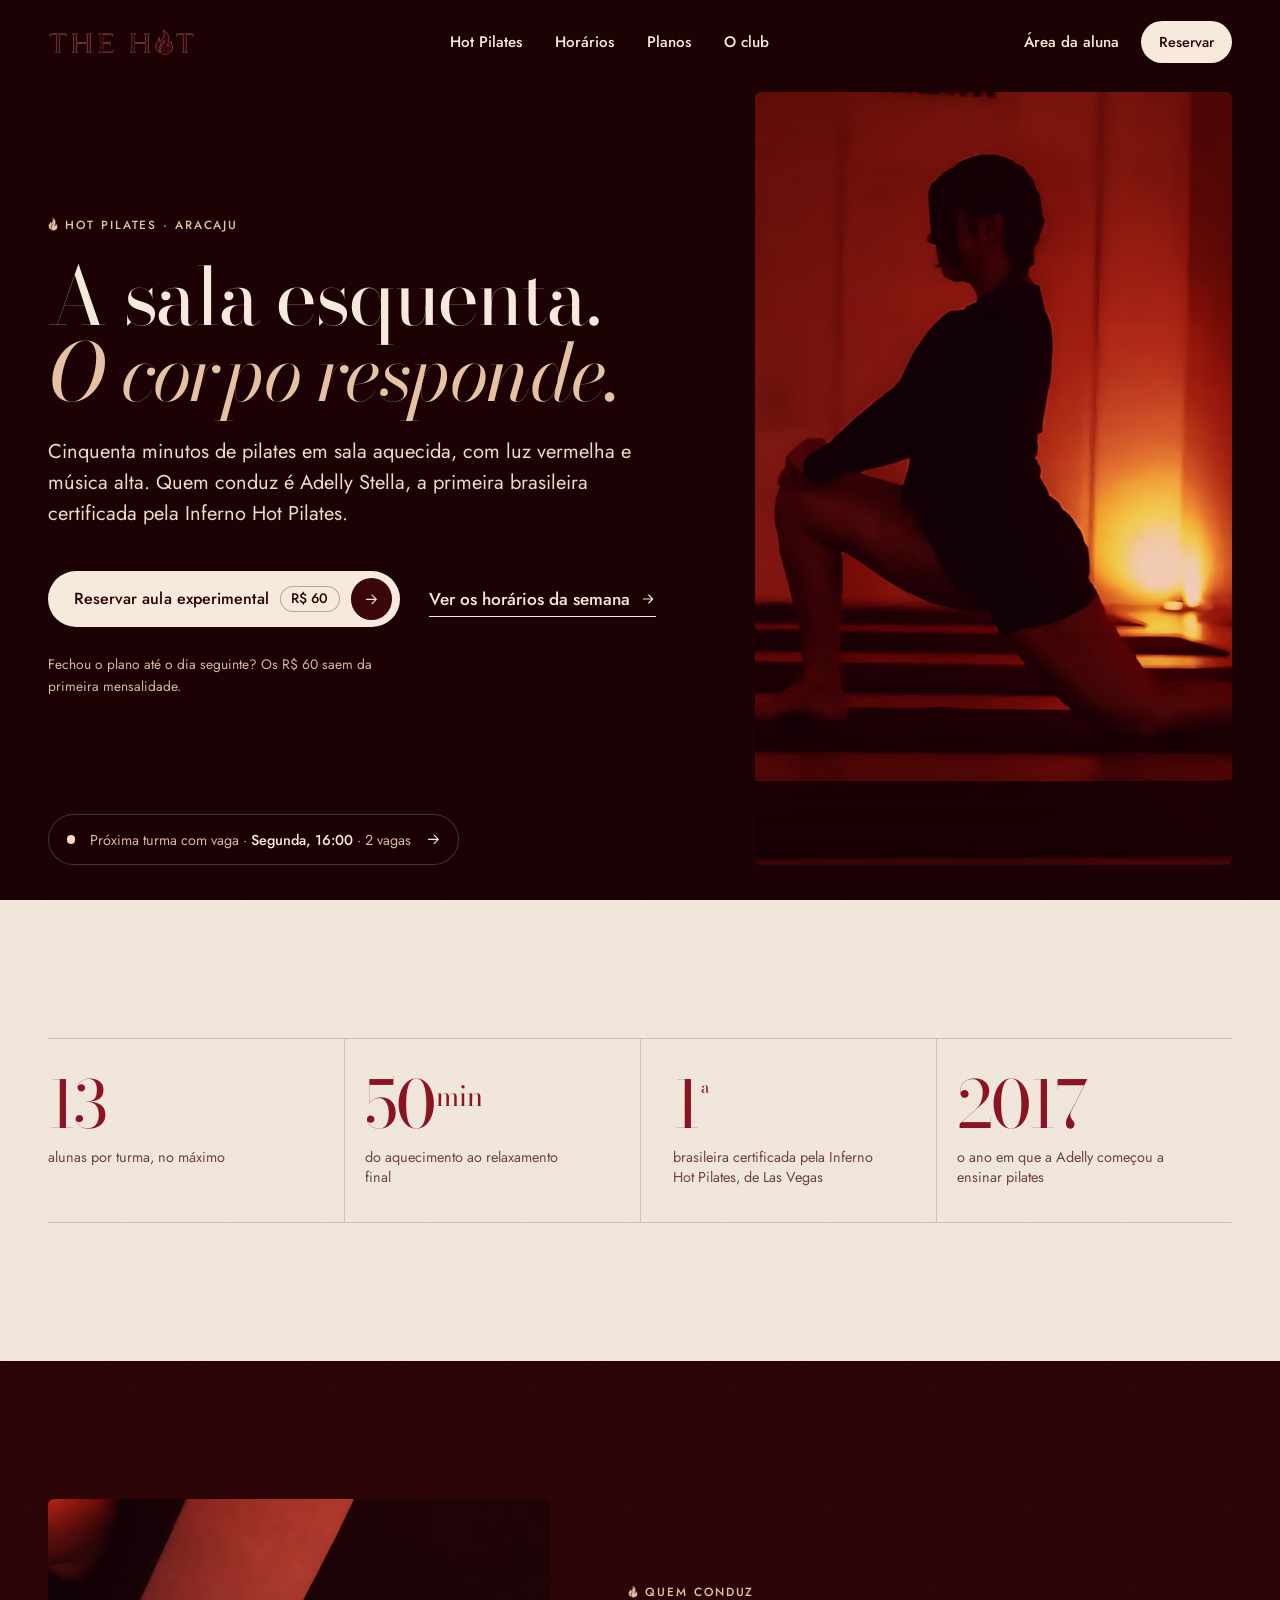
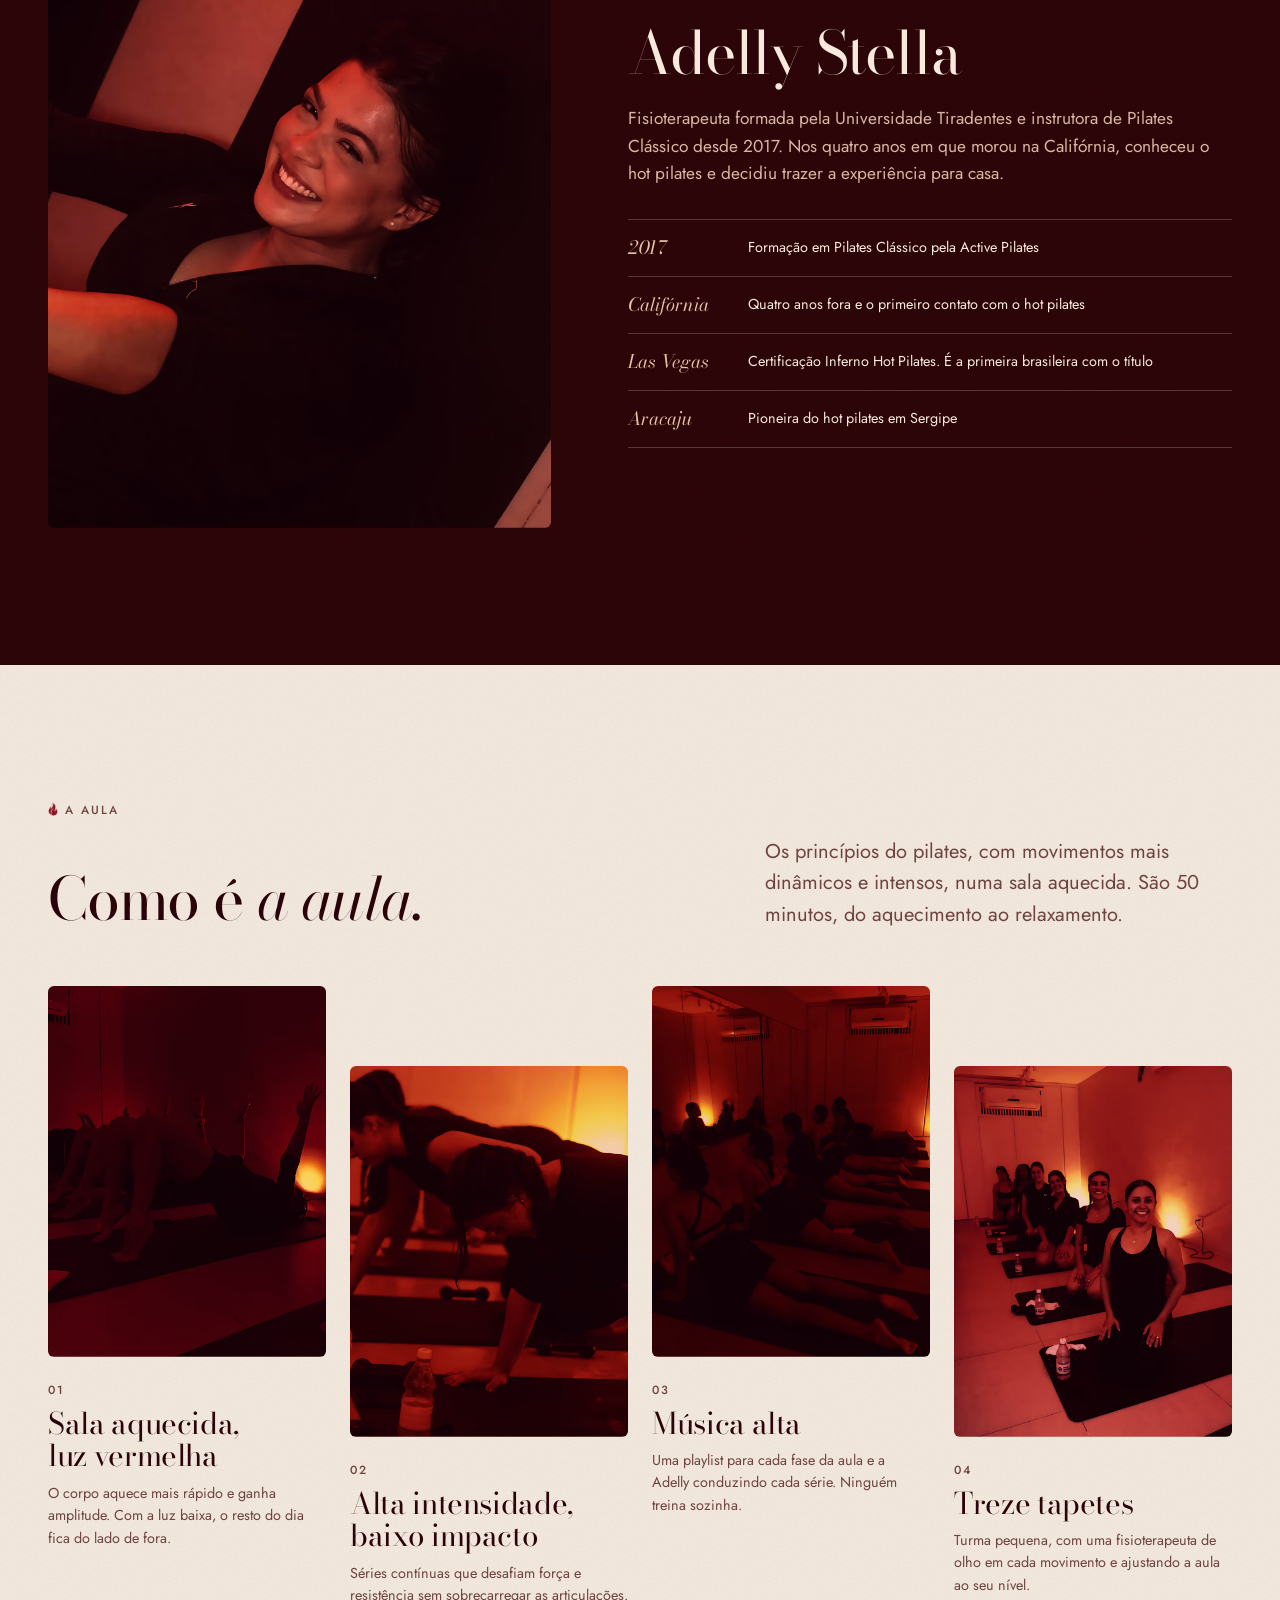
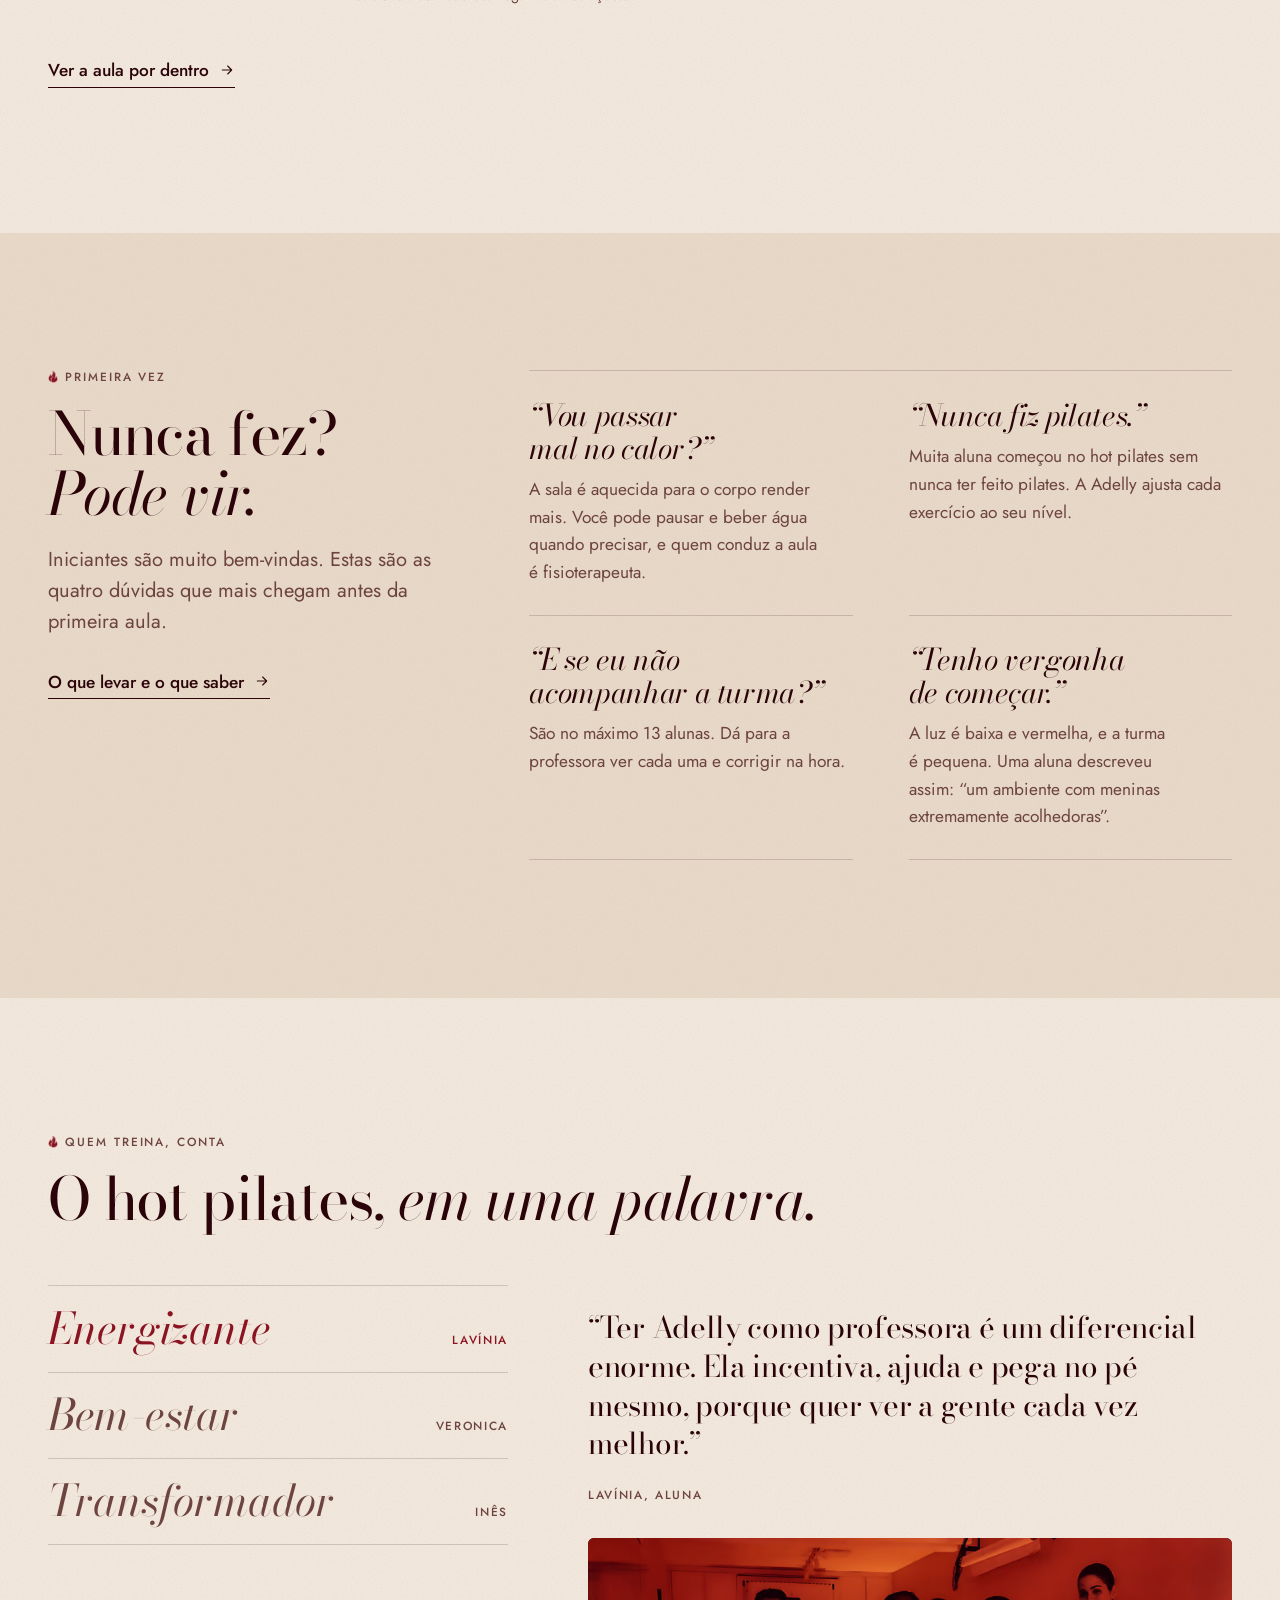
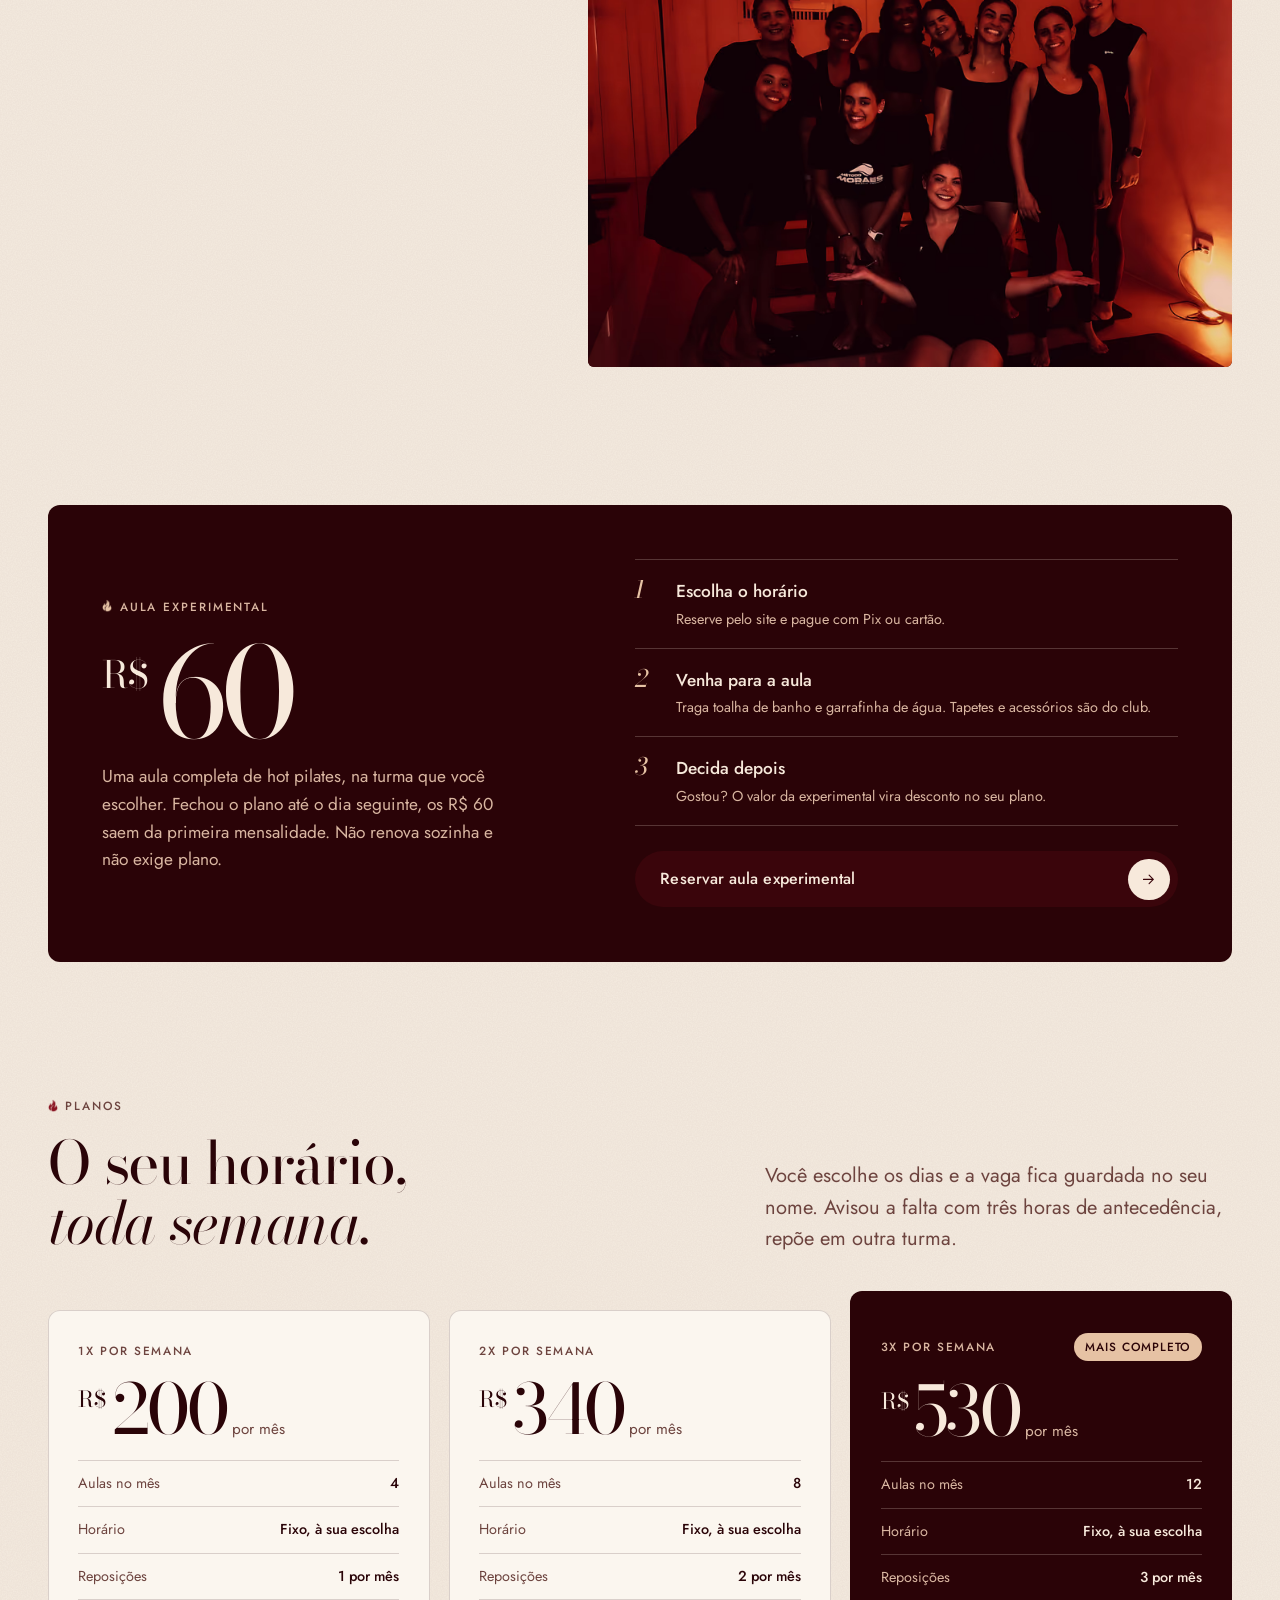
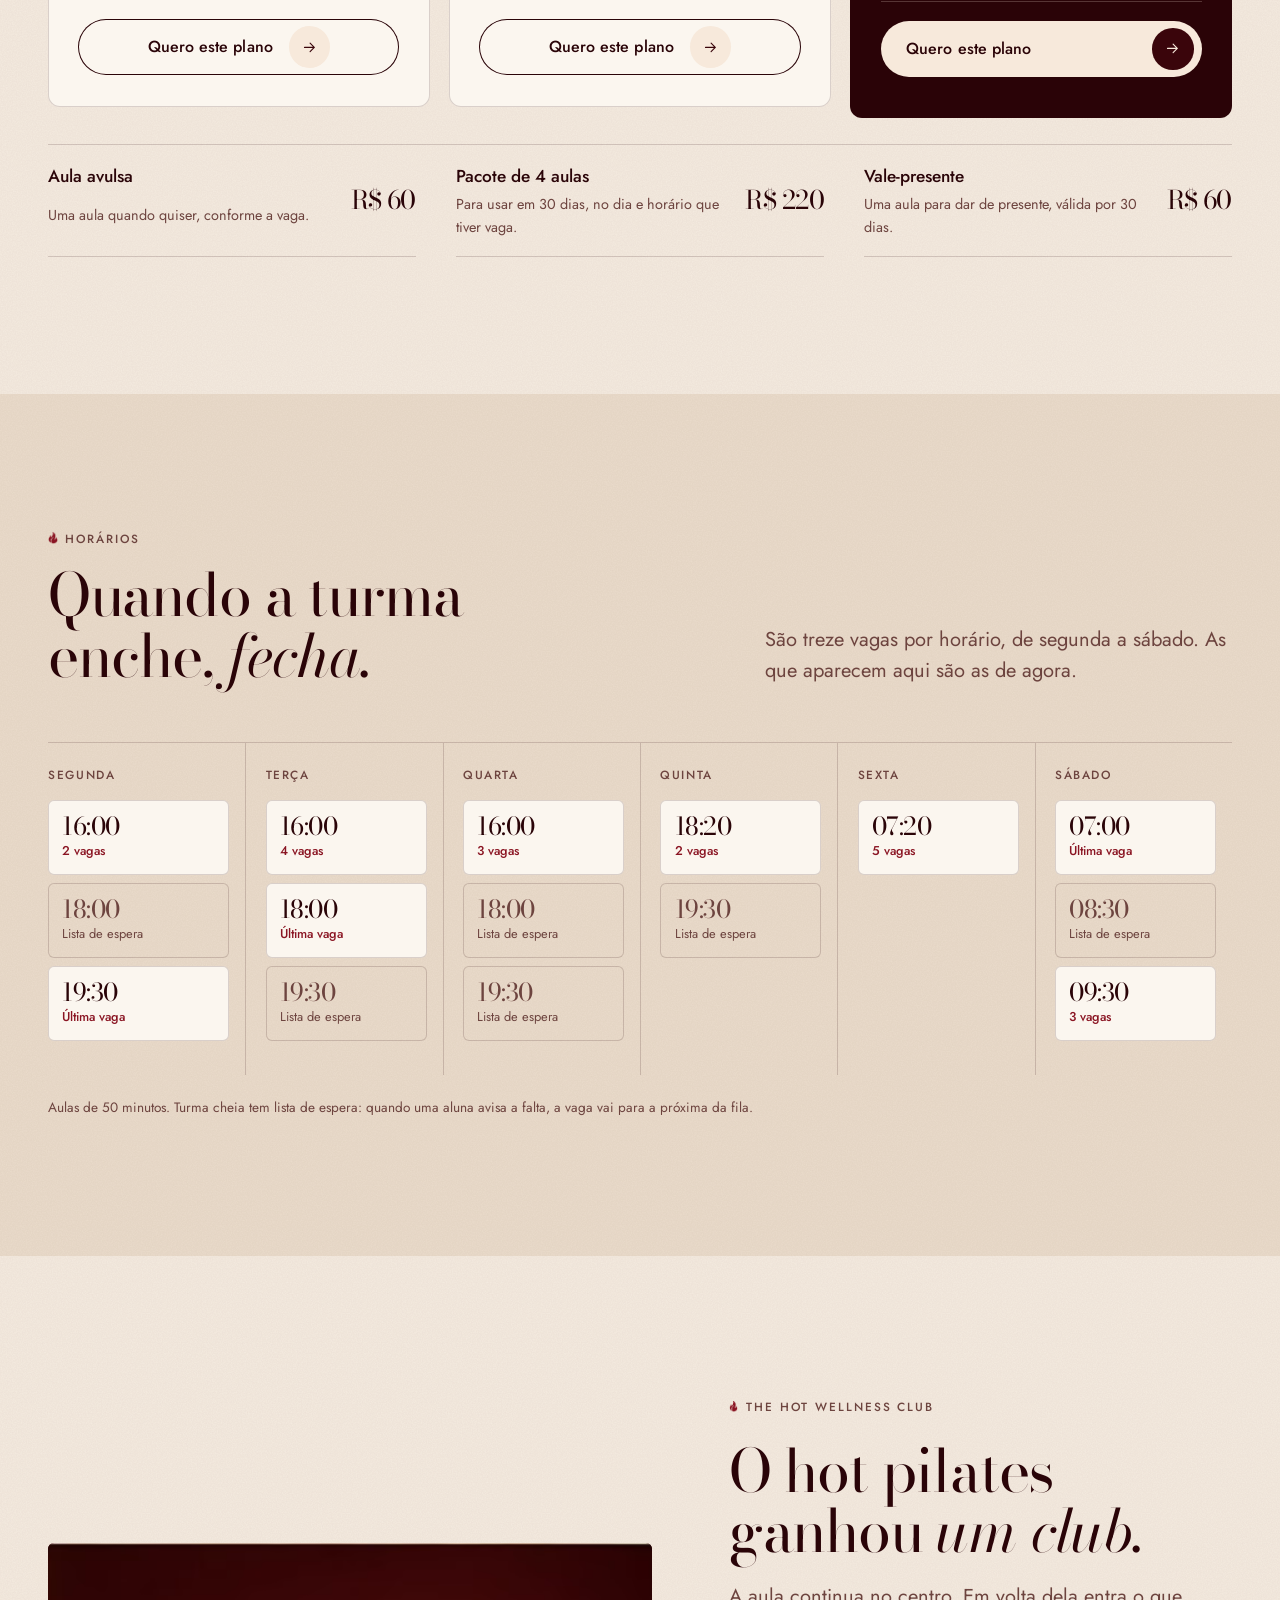
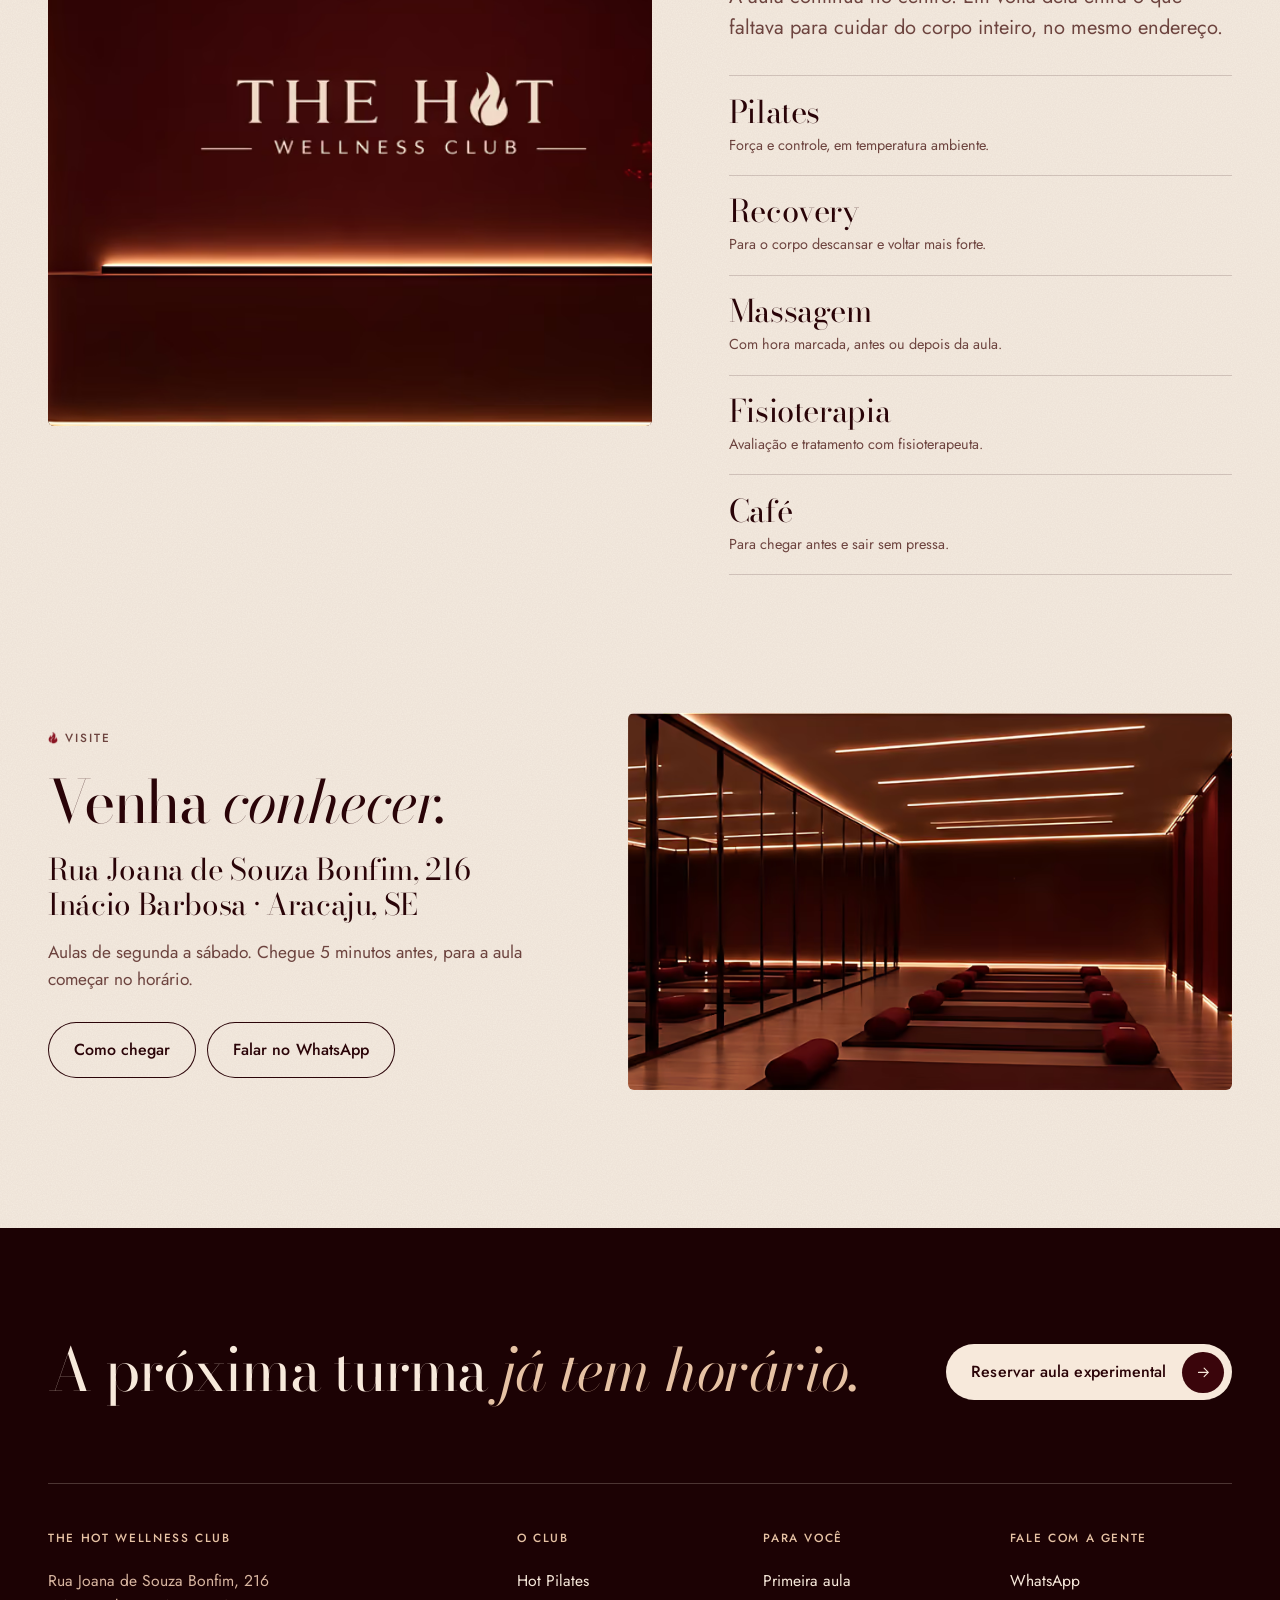
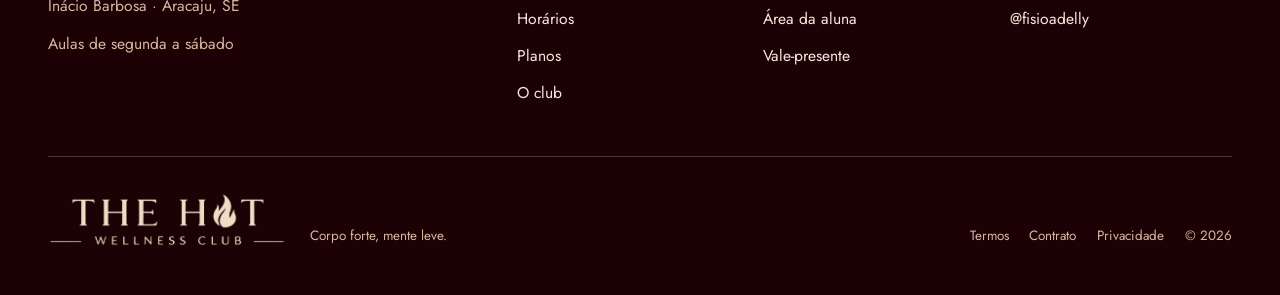
==== index.html @ 4f1f51e2 "Primeira versão do site de demonstração do The Hot Wellness Club Site estático com quatro páginas (i" ====
<!doctype html>
<html lang="pt-BR">
<head>
<meta charset="utf-8">
<meta name="viewport" content="width=device-width, initial-scale=1, viewport-fit=cover">
<title>Hot Pilates em Aracaju · The Hot Wellness Club</title>
<meta name="description" content="Hot pilates em sala aquecida, com no máximo 13 alunas por turma e fisioterapeuta em cada aula. Aula experimental a R$ 60, em Aracaju.">
<meta name="robots" content="noindex, nofollow">
<meta name="theme-color" content="#1c0204">
<meta property="og:type" content="website">
<meta property="og:title" content="Hot Pilates em Aracaju · The Hot Wellness Club">
<meta property="og:description" content="Hot pilates em sala aquecida, com no máximo 13 alunas por turma e fisioterapeuta em cada aula. Aula experimental a R$ 60, em Aracaju.">
<meta property="og:image" content="https://kauebritto.github.io/the-hot-wellness-club/img/pose-1200.webp">
<link rel="icon" href="img/favicon.png" type="image/png">
<link rel="apple-touch-icon" href="img/icone-180.png">
<link rel="preconnect" href="https://fonts.googleapis.com">
<link rel="preconnect" href="https://fonts.gstatic.com" crossorigin>
<link rel="stylesheet" href="https://fonts.googleapis.com/css2?family=Bodoni+Moda:ital,opsz,wght@0,6..96,400..500;1,6..96,400..500&family=Jost:wght@400;500&display=swap">
<link rel="preload" as="image" imagesrcset="img/pose-480.avif 480w, img/pose-800.avif 800w, img/pose-1200.avif 1200w, img/pose-1800.avif 1800w, img/pose-2400.avif 2400w" imagesizes="(min-width: 64rem) 46vw, 100vw" type="image/avif">
<link rel="stylesheet" href="css/site.css">
</head>
<body>
<a class="pular" href="#conteudo">Ir para o conteúdo</a>
<header class="topo">
  <div class="caixa">
    <a class="marca" href="index.html" aria-label="The Hot Wellness Club, página inicial"><img class="c" src="img/logo-nome.png" alt="" width="1606" height="306"><img class="v" src="img/logo-nome-vinho.png" alt="" width="1606" height="306"></a>
    <nav aria-label="Principal"><a href="hot-pilates.html">Hot Pilates</a><a href="horarios.html">Horários</a><a href="planos.html">Planos</a><a href="index.html#club">O club</a></nav>
    <div class="lado"><a class="aluna" href="#">Área da aluna</a><a class="btn" href="#reservar" data-reservar>Reservar</a><button class="abre" type="button" aria-label="Abrir o menu"><i></i></button></div>
  </div>
</header>
<div class="gaveta" aria-hidden="true">
  <div class="cima"><img src="img/logo-nome.png" alt="The Hot Wellness Club" width="1606" height="306"><button class="fecha" type="button" aria-label="Fechar o menu">×</button></div>
  <nav aria-label="Menu"><a href="index.html">Início<small>01</small></a><a href="hot-pilates.html">Hot Pilates<small>02</small></a><a href="horarios.html">Horários<small>03</small></a><a href="planos.html">Planos<small>04</small></a><a href="index.html#club">O club<small>05</small></a><a href="#">Área da aluna<small>06</small></a></nav>
  <div class="pe"><a class="btn claro cheio" href="#reservar" data-reservar>Reservar aula experimental<span class="seta"><svg class="seta-svg" viewBox="0 0 24 24" aria-hidden="true"><path d="M5 12h14M13 6l6 6-6 6"/></svg></span></a><div class="contato"><span>WhatsApp</span><span>@fisioadelly</span><span>Aracaju, SE</span></div></div>
</div>
<main id="conteudo">

<section class="hero">
  <picture class="hero-foto"><source type="image/avif" srcset="img/pose-480.avif 480w, img/pose-800.avif 800w, img/pose-1200.avif 1200w, img/pose-1800.avif 1800w, img/pose-2400.avif 2400w" sizes="(min-width: 64rem) 42vw, 100vw"><img src="img/pose-800.webp" srcset="img/pose-480.webp 480w, img/pose-800.webp 800w, img/pose-1200.webp 1200w, img/pose-1800.webp 1800w, img/pose-2400.webp 2400w" sizes="(min-width: 64rem) 42vw, 100vw" alt="Aluna em alongamento de quadril na sala aquecida, sob luz vermelha" width="2416" height="3620" fetchpriority="high" decoding="sync"></picture>
  <div class="hero-texto">
    <p class="rotulo">Hot Pilates · Aracaju</p>
    <h1>A sala esquenta.<br><em>O corpo responde.</em></h1>
    <p class="lead">Cinquenta minutos de pilates em sala aquecida, com luz vermelha e música alta. Quem conduz é Adelly Stella, a primeira brasileira certificada pela Inferno Hot Pilates.</p>
    <div class="hero-acoes"><a class="btn" href="#reservar" data-reservar><span class="longo">Reservar aula experimental</span><span class="curto">Reservar experimental</span><span class="vale">R$ 60</span><span class="seta"><svg class="seta-svg" viewBox="0 0 24 24" aria-hidden="true"><path d="M5 12h14M13 6l6 6-6 6"/></svg></span></a><a class="link" href="horarios.html" >Ver os horários da semana <svg class="seta-svg" viewBox="0 0 24 24" aria-hidden="true"><path d="M5 12h14M13 6l6 6-6 6"/></svg></a></div>
    <p class="nota">Fechou o plano até o dia seguinte? Os R$ 60 saem da primeira mensalidade.</p>
  </div>
  <a class="agora" href="#reservar" data-reservar><i class="pulso"></i><span>Próxima turma com vaga · <span data-proxima><b>hoje</b></span></span><svg class="seta-svg" viewBox="0 0 24 24" aria-hidden="true"><path d="M5 12h14M13 6l6 6-6 6"/></svg></a>
</section>

<section class="sec grao" aria-label="O Hot Pilates em números">
  <div class="caixa"><ul class="fatos"><li class="rv" style="--d:0s"><b>13</b><span>alunas por turma, no máximo</span></li><li class="rv" style="--d:0.07s"><b>50<sup>min</sup></b><span>do aquecimento ao relaxamento final</span></li><li class="rv" style="--d:0.14s"><b>1<sup>ª</sup></b><span>brasileira certificada pela Inferno Hot Pilates, de Las Vegas</span></li><li class="rv" style="--d:0.21000000000000002s"><b>2017</b><span>o ano em que a Adelly começou a ensinar pilates</span></li></ul></div>
</section>

<section class="sec escuro grao">
  <div class="caixa conduz">
    <picture class="foto rv"><source type="image/avif" srcset="img/adelly-480.avif 480w, img/adelly-800.avif 800w, img/adelly-1200.avif 1200w, img/adelly-1800.avif 1800w" sizes="(min-width: 64rem) 38vw, 100vw"><img src="img/adelly-800.webp" srcset="img/adelly-480.webp 480w, img/adelly-800.webp 800w, img/adelly-1200.webp 1200w, img/adelly-1800.webp 1800w" sizes="(min-width: 64rem) 38vw, 100vw" alt="Adelly Stella sorrindo, deitada no tapete depois da aula" width="4264" height="6400" loading="lazy" decoding="async"></picture>
    <div>
      <p class="rotulo rv">Quem conduz</p>
      <h2 class="rv">Adelly Stella</h2>
      <p class="bio rv">Fisioterapeuta formada pela Universidade Tiradentes e instrutora de Pilates Clássico desde 2017. Nos quatro anos em que morou na Califórnia, conheceu o hot pilates e decidiu trazer a experiência para casa.</p>
      <ul class="percurso rv"><li><b>2017</b><span>Formação em Pilates Clássico pela Active Pilates</span></li><li><b>Califórnia</b><span>Quatro anos fora e o primeiro contato com o hot pilates</span></li><li><b>Las Vegas</b><span>Certificação Inferno Hot Pilates. É a primeira brasileira com o título</span></li><li><b>Aracaju</b><span>Pioneira do hot pilates em Sergipe</span></li></ul>
    </div>
  </div>
</section>

<section class="sec grao">
  <div class="caixa">
    <div class="cab dupla"><p class="rotulo rv">A aula</p><h2 class="rv">Como é <em>a aula.</em></h2><p class="lead rv">Os princípios do pilates, com movimentos mais dinâmicos e intensos, numa sala aquecida. São 50 minutos, do aquecimento ao relaxamento.</p></div>
    <ol class="metodo"><li><picture class="foto rv"><source type="image/avif" srcset="img/sala-vermelha-480.avif 480w, img/sala-vermelha-800.avif 800w, img/sala-vermelha-1200.avif 1200w, img/sala-vermelha-1800.avif 1800w" sizes="(min-width: 64rem) 22vw, (min-width: 48rem) 42vw, 78vw"><img src="img/sala-vermelha-800.webp" srcset="img/sala-vermelha-480.webp 480w, img/sala-vermelha-800.webp 800w, img/sala-vermelha-1200.webp 1200w, img/sala-vermelha-1800.webp 1800w" sizes="(min-width: 64rem) 22vw, (min-width: 48rem) 42vw, 78vw" alt="Turma em ponte na sala aquecida, sob luz vermelha" width="3600" height="6400" loading="lazy" decoding="async"></picture><div><span class="n">01</span><h3>Sala aquecida, luz vermelha</h3><p>O corpo aquece mais rápido e ganha amplitude. Com a luz baixa, o resto do dia fica do lado de fora.</p></div></li><li><picture class="foto rv"><source type="image/avif" srcset="img/prancha-480.avif 480w, img/prancha-800.avif 800w, img/prancha-1200.avif 1200w, img/prancha-1800.avif 1800w" sizes="(min-width: 64rem) 22vw, (min-width: 48rem) 42vw, 78vw"><img src="img/prancha-800.webp" srcset="img/prancha-480.webp 480w, img/prancha-800.webp 800w, img/prancha-1200.webp 1200w, img/prancha-1800.webp 1800w" sizes="(min-width: 64rem) 22vw, (min-width: 48rem) 42vw, 78vw" alt="Duas alunas em prancha, com halteres ao lado do tapete" width="4264" height="6400" loading="lazy" decoding="async"></picture><div><span class="n">02</span><h3>Alta intensidade, baixo impacto</h3><p>Séries contínuas que desafiam força e resistência sem sobrecarregar as articulações.</p></div></li><li><picture class="foto rv"><source type="image/avif" srcset="img/cobra-480.avif 480w, img/cobra-800.avif 800w, img/cobra-1200.avif 1200w, img/cobra-1800.avif 1800w" sizes="(min-width: 64rem) 22vw, (min-width: 48rem) 42vw, 78vw"><img src="img/cobra-800.webp" srcset="img/cobra-480.webp 480w, img/cobra-800.webp 800w, img/cobra-1200.webp 1200w, img/cobra-1800.webp 1800w" sizes="(min-width: 64rem) 22vw, (min-width: 48rem) 42vw, 78vw" alt="Turma em extensão de coluna, vista de trás" width="4264" height="6400" loading="lazy" decoding="async"></picture><div><span class="n">03</span><h3>Música alta</h3><p>Uma playlist para cada fase da aula e a Adelly conduzindo cada série. Ninguém treina sozinha.</p></div></li><li><picture class="foto rv"><source type="image/avif" srcset="img/turma-480.avif 480w, img/turma-800.avif 800w, img/turma-1200.avif 1200w, img/turma-1800.avif 1800w" sizes="(min-width: 64rem) 22vw, (min-width: 48rem) 42vw, 78vw"><img src="img/turma-800.webp" srcset="img/turma-480.webp 480w, img/turma-800.webp 800w, img/turma-1200.webp 1200w, img/turma-1800.webp 1800w" sizes="(min-width: 64rem) 22vw, (min-width: 48rem) 42vw, 78vw" alt="Alunas ajoelhadas nos tapetes, sorrindo depois da aula" width="4264" height="6400" loading="lazy" decoding="async"></picture><div><span class="n">04</span><h3>Treze tapetes</h3><p>Turma pequena, com uma fisioterapeuta de olho em cada movimento e ajustando a aula ao seu nível.</p></div></li></ol>
    <p style="margin-top:2.4rem" class="rv"><a class="link" href="hot-pilates.html" >Ver a aula por dentro <svg class="seta-svg" viewBox="0 0 24 24" aria-hidden="true"><path d="M5 12h14M13 6l6 6-6 6"/></svg></a></p>
  </div>
</section>

<section class="sec areia grao" id="primeira-vez">
  <div class="caixa com-lado">
    <div class="cab"><p class="rotulo rv">Primeira vez</p><h2 class="rv">Nunca fez? <em>Pode vir.</em></h2><p class="lead rv">Iniciantes são muito bem-vindas. Estas são as quatro dúvidas que mais chegam antes da primeira aula.</p><p class="rv"><a class="link" href="hot-pilates.html#primeira-aula" >O que levar e o que saber <svg class="seta-svg" viewBox="0 0 24 24" aria-hidden="true"><path d="M5 12h14M13 6l6 6-6 6"/></svg></a></p></div>
    <ul class="receios"><li class="rv" style="--d:0s"><h3>“Vou passar mal no calor?”</h3><p>A sala é aquecida para o corpo render mais. Você pode pausar e beber água quando precisar, e quem conduz a aula é fisioterapeuta.</p></li><li class="rv" style="--d:0.06s"><h3>“Nunca fiz pilates.”</h3><p>Muita aluna começou no hot pilates sem nunca ter feito pilates. A Adelly ajusta cada exercício ao seu nível.</p></li><li class="rv" style="--d:0.12s"><h3>“E se eu não acompanhar a turma?”</h3><p>São no máximo 13 alunas. Dá para a professora ver cada uma e corrigir na hora.</p></li><li class="rv" style="--d:0.18s"><h3>“Tenho vergonha de começar.”</h3><p>A luz é baixa e vermelha, e a turma é pequena. Uma aluna descreveu assim: “um ambiente com meninas extremamente acolhedoras”.</p></li></ul>
  </div>
</section>

<section class="sec grao">
  <div class="caixa">
    <div class="cab"><p class="rotulo rv">Quem treina, conta</p><h2 class="rv">O hot pilates, <em>em uma palavra.</em></h2></div>
    <div class="palavras">
      <div class="palavras-lista" role="tablist" aria-label="Depoimentos"><button type="button" role="tab" aria-selected="true" data-palavra="Energizante" data-fala="“Ter Adelly como professora é um diferencial enorme. Ela incentiva, ajuda e pega no pé mesmo, porque quer ver a gente cada vez melhor.”" data-quem="Lavínia, aluna">Energizante<small>Lavínia</small></button><button type="button" role="tab" aria-selected="false" data-palavra="Bem-estar" data-fala="“Comecei querendo me exercitar, mas acabei encontrando um ambiente com meninas extremamente acolhedoras.”" data-quem="Veronica, aluna">Bem-estar<small>Veronica</small></button><button type="button" role="tab" aria-selected="false" data-palavra="Transformador" data-fala="“Com algumas aulas já é possível sentir a mudança no corpo, com pernas mais torneadas e superiores definindo.”" data-quem="Inês, aluna">Transformador<small>Inês</small></button></div>
      <div>
        <figure class="depo" aria-live="polite"><p class="palavra">Energizante</p><blockquote>“Ter Adelly como professora é um diferencial enorme. Ela incentiva, ajuda e pega no pé mesmo, porque quer ver a gente cada vez melhor.”</blockquote><cite>Lavínia, aluna</cite></figure>
        <picture class="foto rv depo-foto"><source type="image/avif" srcset="img/comunidade-480.avif 480w, img/comunidade-800.avif 800w, img/comunidade-1200.avif 1200w, img/comunidade-1800.avif 1800w, img/comunidade-2400.avif 2400w" sizes="(min-width: 64rem) 52vw, 100vw"><img src="img/comunidade-800.webp" srcset="img/comunidade-480.webp 480w, img/comunidade-800.webp 800w, img/comunidade-1200.webp 1200w, img/comunidade-1800.webp 1800w, img/comunidade-2400.webp 2400w" sizes="(min-width: 64rem) 52vw, 100vw" alt="Alunas reunidas e sorrindo depois de uma aula, sob luz vermelha" width="6400" height="4264" loading="lazy" decoding="async"></picture>
      </div>
    </div>
  </div>
</section>

<section class="sec grao" style="padding-top:0" id="experimental">
  <div class="caixa">
    <div class="oferta rv">
  <div><p class="rotulo">Aula experimental</p><p class="preco"><small>R$</small>60</p><p class="cond">Uma aula completa de hot pilates, na turma que você escolher. Fechou o plano até o dia seguinte, os R$ 60 saem da primeira mensalidade. Não renova sozinha e não exige plano.</p></div>
  <div><ol class="passos"><li><div><b>Escolha o horário</b><span>Reserve pelo site e pague com Pix ou cartão.</span></div></li><li><div><b>Venha para a aula</b><span>Traga toalha de banho e garrafinha de água. Tapetes e acessórios são do club.</span></div></li><li><div><b>Decida depois</b><span>Gostou? O valor da experimental vira desconto no seu plano.</span></div></li></ol><div style="margin-top:1.6rem"><a class="btn cheio" href="#reservar" data-reservar>Reservar aula experimental<span class="seta"><svg class="seta-svg" viewBox="0 0 24 24" aria-hidden="true"><path d="M5 12h14M13 6l6 6-6 6"/></svg></span></a></div></div>
</div>
  </div>
</section>

<section class="sec grao" style="padding-top:0">
  <div class="caixa">
    <div class="cab dupla"><p class="rotulo rv">Planos</p><h2 class="rv">O seu horário, <em>toda semana.</em></h2><p class="lead rv">Você escolhe os dias e a vaga fica guardada no seu nome. Avisou a falta com três horas de antecedência, repõe em outra turma.</p></div>
    <ul class="planos"><li class="plano rv" style="--d:0s"><p class="freq">1x por semana</p><p class="valor"><sup>R$</sup>200<small>por mês</small></p><dl><div><dt>Aulas no mês</dt><dd>4</dd></div><div><dt>Horário</dt><dd>Fixo, à sua escolha</dd></div><div><dt>Reposições</dt><dd>1 por mês</dd></div></dl><a class="btn cheio linha" href="#reservar" data-reservar>Quero este plano<span class="seta"><svg class="seta-svg" viewBox="0 0 24 24" aria-hidden="true"><path d="M5 12h14M13 6l6 6-6 6"/></svg></span></a></li><li class="plano rv" style="--d:0.08s"><p class="freq">2x por semana</p><p class="valor"><sup>R$</sup>340<small>por mês</small></p><dl><div><dt>Aulas no mês</dt><dd>8</dd></div><div><dt>Horário</dt><dd>Fixo, à sua escolha</dd></div><div><dt>Reposições</dt><dd>2 por mês</dd></div></dl><a class="btn cheio linha" href="#reservar" data-reservar>Quero este plano<span class="seta"><svg class="seta-svg" viewBox="0 0 24 24" aria-hidden="true"><path d="M5 12h14M13 6l6 6-6 6"/></svg></span></a></li><li class="plano rv forte" style="--d:0.16s"><p class="freq">3x por semana<span class="selo">Mais completo</span></p><p class="valor"><sup>R$</sup>530<small>por mês</small></p><dl><div><dt>Aulas no mês</dt><dd>12</dd></div><div><dt>Horário</dt><dd>Fixo, à sua escolha</dd></div><div><dt>Reposições</dt><dd>3 por mês</dd></div></dl><a class="btn cheio" href="#reservar" data-reservar>Quero este plano<span class="seta"><svg class="seta-svg" viewBox="0 0 24 24" aria-hidden="true"><path d="M5 12h14M13 6l6 6-6 6"/></svg></span></a></li></ul>
<ul class="avulsos rv"><li><b>Aula avulsa</b><span>Uma aula quando quiser, conforme a vaga.</span><em>R$ 60</em></li><li><b>Pacote de 4 aulas</b><span>Para usar em 30 dias, no dia e horário que tiver vaga.</span><em>R$ 220</em></li><li><b>Vale-presente</b><span>Uma aula para dar de presente, válida por 30 dias.</span><em>R$ 60</em></li></ul>
  </div>
</section>

<section class="sec areia grao" id="horarios">
  <div class="caixa">
    <div class="cab dupla"><p class="rotulo rv">Horários</p><h2 class="rv">Quando a turma enche, <em>fecha.</em></h2><p class="lead rv">São treze vagas por horário, de segunda a sábado. As que aparecem aqui são as de agora.</p></div>
    <div class="semana rv" data-grade role="tablist" aria-label="Dia da semana"><button type="button" role="tab" data-dia="1"><b>seg</b><small>3 aulas</small></button><button type="button" role="tab" data-dia="2"><b>ter</b><small>3 aulas</small></button><button type="button" role="tab" data-dia="3"><b>qua</b><small>3 aulas</small></button><button type="button" role="tab" data-dia="4"><b>qui</b><small>2 aulas</small></button><button type="button" role="tab" data-dia="5"><b>sex</b><small>1 aula</small></button><button type="button" role="tab" data-dia="6"><b>sáb</b><small>3 aulas</small></button></div>
<ul class="aulas do-dia"></ul>
<div class="grade rv"><div><h3>Segunda</h3><button type="button" class="" data-reservar data-dia="1" data-hora="16:00"><b>16:00</b><small>2 vagas</small></button><button type="button" class="cheia" disabled><b>18:00</b><small>Lista de espera</small></button><button type="button" class="" data-reservar data-dia="1" data-hora="19:30"><b>19:30</b><small>Última vaga</small></button></div><div><h3>Terça</h3><button type="button" class="" data-reservar data-dia="2" data-hora="16:00"><b>16:00</b><small>4 vagas</small></button><button type="button" class="" data-reservar data-dia="2" data-hora="18:00"><b>18:00</b><small>Última vaga</small></button><button type="button" class="cheia" disabled><b>19:30</b><small>Lista de espera</small></button></div><div><h3>Quarta</h3><button type="button" class="" data-reservar data-dia="3" data-hora="16:00"><b>16:00</b><small>3 vagas</small></button><button type="button" class="cheia" disabled><b>18:00</b><small>Lista de espera</small></button><button type="button" class="cheia" disabled><b>19:30</b><small>Lista de espera</small></button></div><div><h3>Quinta</h3><button type="button" class="" data-reservar data-dia="4" data-hora="18:20"><b>18:20</b><small>2 vagas</small></button><button type="button" class="cheia" disabled><b>19:30</b><small>Lista de espera</small></button></div><div><h3>Sexta</h3><button type="button" class="" data-reservar data-dia="5" data-hora="07:20"><b>07:20</b><small>5 vagas</small></button></div><div><h3>Sábado</h3><button type="button" class="" data-reservar data-dia="6" data-hora="07:00"><b>07:00</b><small>Última vaga</small></button><button type="button" class="cheia" disabled><b>08:30</b><small>Lista de espera</small></button><button type="button" class="" data-reservar data-dia="6" data-hora="09:30"><b>09:30</b><small>3 vagas</small></button></div></div>
<p class="legenda">Aulas de 50 minutos. Turma cheia tem lista de espera: quando uma aluna avisa a falta, a vaga vai para a próxima da fila.</p>
  </div>
</section>

<section class="sec grao" id="club">
  <div class="caixa club">
    <picture class="foto rv"><source type="image/avif" srcset="img/recepcao-480.avif 480w, img/recepcao-800.avif 800w, img/recepcao-1200.avif 1200w, img/recepcao-1800.avif 1800w, img/recepcao-2400.avif 2400w" sizes="(min-width: 64rem) 50vw, 100vw"><img src="img/recepcao-800.webp" srcset="img/recepcao-480.webp 480w, img/recepcao-800.webp 800w, img/recepcao-1200.webp 1200w, img/recepcao-1800.webp 1800w, img/recepcao-2400.webp 2400w" sizes="(min-width: 64rem) 50vw, 100vw" alt="Recepção do The Hot Wellness Club, com a logo na parede e luz quente" width="2512" height="1376" loading="lazy" decoding="async"></picture>
    <div>
      <p class="rotulo rv">The Hot Wellness Club</p>
      <h2 class="rv" style="margin-top:1.2rem">O hot pilates ganhou <em>um club.</em></h2>
      <p class="lead rv" style="margin-top:1.2rem">A aula continua no centro. Em volta dela entra o que faltava para cuidar do corpo inteiro, no mesmo endereço.</p>
      <ul class="servicos rv" style="margin-top:2rem"><li><h3>Pilates</h3><p>Força e controle, em temperatura ambiente.</p></li><li><h3>Recovery</h3><p>Para o corpo descansar e voltar mais forte.</p></li><li><h3>Massagem</h3><p>Com hora marcada, antes ou depois da aula.</p></li><li><h3>Fisioterapia</h3><p>Avaliação e tratamento com fisioterapeuta.</p></li><li><h3>Café</h3><p>Para chegar antes e sair sem pressa.</p></li></ul>
    </div>
  </div>
</section>

<section class="sec grao" style="padding-top:0">
  <div class="caixa visite">
    <div>
      <p class="rotulo rv">Visite</p>
      <h2 class="rv" style="margin-top:1.2rem">Venha <em>conhecer.</em></h2>
      <address class="rv">Rua Joana de Souza Bonfim, 216<br>Inácio Barbosa · Aracaju, SE</address>
      <p class="mais rv">Aulas de segunda a sábado. Chegue 5 minutos antes, para a aula começar no horário.</p>
      <div class="acoes rv"><a class="btn linha" href="#">Como chegar</a><a class="btn linha" href="#">Falar no WhatsApp</a></div>
    </div>
    <picture class="foto rv"><source type="image/avif" srcset="img/sala-480.avif 480w, img/sala-800.avif 800w, img/sala-1200.avif 1200w, img/sala-1800.avif 1800w, img/sala-2400.avif 2400w" sizes="(min-width: 64rem) 50vw, 100vw"><img src="img/sala-800.webp" srcset="img/sala-480.webp 480w, img/sala-800.webp 800w, img/sala-1200.webp 1200w, img/sala-1800.webp 1800w, img/sala-2400.webp 2400w" sizes="(min-width: 64rem) 50vw, 100vw" alt="Sala de aula com tapetes em fila e linhas de luz no teto" width="2488" height="1376" loading="lazy" decoding="async"></picture>
  </div>
</section>
</main>
<footer class="rodape">
  <div class="caixa">
    <div class="chamada"><h2>A próxima turma <em>já tem horário.</em></h2><a class="btn claro" href="#reservar" data-reservar>Reservar aula experimental<span class="seta"><svg class="seta-svg" viewBox="0 0 24 24" aria-hidden="true"><path d="M5 12h14M13 6l6 6-6 6"/></svg></span></a></div>
    <div class="colunas">
      <div><h3>The Hot Wellness Club</h3><p>Rua Joana de Souza Bonfim, 216<br>Inácio Barbosa · Aracaju, SE</p><p>Aulas de segunda a sábado</p></div>
      <div><h3>O club</h3><a href="hot-pilates.html">Hot Pilates</a><a href="horarios.html">Horários</a><a href="planos.html">Planos</a><a href="index.html#club">O club</a></div>
      <div><h3>Para você</h3><a href="hot-pilates.html#primeira-aula">Primeira aula</a><a href="#">Área da aluna</a><a href="#">Vale-presente</a></div>
      <div><h3>Fale com a gente</h3><a href="#">WhatsApp</a><a href="#">@fisioadelly</a></div>
    </div>
    <div class="fim"><img src="img/logo-completa.png" alt="The Hot Wellness Club" width="1948" height="446"><p>Corpo forte, mente leve.</p><nav aria-label="Legal"><a href="#">Termos</a><a href="#">Contrato</a><a href="#">Privacidade</a><span>© 2026</span></nav></div>
  </div>
</footer>
<div class="barra"><p>Aula experimental<b>R$ 60</b></p><a class="btn " href="#reservar" data-reservar>Reservar<span class="seta"><svg class="seta-svg" viewBox="0 0 24 24" aria-hidden="true"><path d="M5 12h14M13 6l6 6-6 6"/></svg></span></a></div>
<div class="veu"></div>
<section class="folha" id="reservar" role="dialog" aria-modal="true" aria-labelledby="folha-titulo" aria-hidden="true">
  <header><div><p class="rotulo">Aula experimental · R$ 60</p><h2 id="folha-titulo">Reserve a sua aula</h2></div><button class="x" type="button" data-fecha aria-label="Fechar">×</button></header>
  <ol class="etapas"><li class="on">1 · Horário</li><li>2 · Seus dados</li><li>3 · Pagamento</li></ol>
  <div data-passo="1">
    <div class="semana" role="tablist" aria-label="Dia da aula"></div>
    <div class="opcoes" role="radiogroup" aria-label="Horário"></div>
    <button class="btn cheio" type="button" data-ir="2">Continuar<span class="seta"><svg class="seta-svg" viewBox="0 0 24 24" aria-hidden="true"><path d="M5 12h14M13 6l6 6-6 6"/></svg></span></button>
    <p class="miudo">Turma cheia tem lista de espera.</p>
  </div>
  <form data-passo="2" hidden novalidate>
    <p class="miudo" style="margin-top:0"><b data-quando></b> · <button type="button" class="link" data-volta style="padding:0;background:none;text-decoration:underline">trocar</button></p>
    <div class="campo"><label for="r-nome">Nome e sobrenome</label><input id="r-nome" name="nome" autocomplete="name" autocapitalize="words" required><p class="erro" id="e-nome" hidden>Escreva o nome e o sobrenome.</p></div>
    <div class="campo"><label for="r-fone">WhatsApp</label><input id="r-fone" name="fone" type="tel" inputmode="tel" autocomplete="tel-national" placeholder="(79) 90000-0000" required><p class="erro" id="e-fone" hidden>Confira o número com o DDD.</p></div>
    <div class="resumo"><span>Aula experimental</span><b>R$ 60</b></div>
    <button class="btn cheio" type="submit">Pagar com Pix<span class="seta"><svg class="seta-svg" viewBox="0 0 24 24" aria-hidden="true"><path d="M5 12h14M13 6l6 6-6 6"/></svg></span></button>
    <p class="miudo">Sem cadastro e sem senha. A confirmação chega no seu WhatsApp.</p>
  </form>
  <div data-passo="3" class="feito" hidden>
    <div class="ok"><svg class="seta-svg" viewBox="0 0 24 24" aria-hidden="true"><path d="M5 12.5l4.5 4.5L19 7.5"/></svg></div>
    <h2>Vaga garantida</h2>
    <dl class="bilhete"><div><dt>Aula</dt><dd>Hot Pilates · experimental</dd></div><div><dt>Quando</dt><dd data-final></dd></div><div><dt>Leve</dt><dd>Toalha de banho e água</dd></div><div><dt>Chegue</dt><dd>5 minutos antes</dd></div></dl>
    <button class="btn cheio" type="button" data-fecha>Combinado<span class="seta"><svg class="seta-svg" viewBox="0 0 24 24" aria-hidden="true"><path d="M5 12h14M13 6l6 6-6 6"/></svg></span></button>
    <p class="miudo">Esta página é uma demonstração: nenhuma reserva foi feita.</p>
  </div>
</section>
<script src="js/site.js" defer></script>
</body>
</html>
---- css/site.css ----
/* The Hot Wellness Club — folha de estilo do site
   Camadas: 1 medidas e cores · 2 base · 3 peças · 4 seções · 5 páginas internas · 6 movimento */

/* 1. Medidas e cores ------------------------------------------------------ */
:root {
  --papel: #f4ebe0;
  --papel-2: #eadccb;
  --cartao: #fbf6ef;
  --tinta: #2a0408;
  --tinta-2: #6d443f;
  --vinho-950: #1c0204;
  --vinho-900: #2a0307;
  --vinho-800: #3a050b;
  --vinho-700: #510a13;
  --carmim: #8a1422;
  --rosa: #b4675f;
  --champ: #e6c2a4;
  --creme: #f7e9db;
  --creme-2: #d9b6a1;
  --fio: rgba(42, 4, 8, .16);
  --fio-claro: rgba(247, 233, 219, .22);

  --serifa: "Bodoni Moda", "Didot", "Bodoni 72", Georgia, serif;
  --sem: "Jost", "Avenir Next", "Segoe UI", system-ui, sans-serif;

  --t-display: clamp(2.9rem, 2.1rem + 3.6vw, 5.4rem);
  --t-h2: clamp(2.15rem, 1.55rem + 2.7vw, 4.1rem);
  --t-h3: clamp(1.45rem, 1.3rem + .7vw, 1.95rem);
  --t-lead: clamp(1.06rem, 1rem + .32vw, 1.28rem);
  --t-corpo: clamp(1rem, .97rem + .14vw, 1.09rem);
  --t-menor: .9rem;
  --t-rotulo: .74rem;

  --margem: clamp(1.25rem, .6rem + 3vw, 4rem);
  --secao: clamp(4.5rem, 3rem + 7vw, 9.5rem);
  --largura: 82rem;
  --raio: 6px;
  --mola: cubic-bezier(.2, .7, .1, 1);
  --saida: cubic-bezier(.16, 1, .3, 1);
  --topo: 4.25rem;
}
@media (min-width: 64rem) { :root { --topo: 5.25rem; } }

/* 2. Base ---------------------------------------------------------------- */
*, *::before, *::after { box-sizing: border-box; }
* { margin: 0; }
html { -webkit-text-size-adjust: 100%; scroll-padding-top: calc(var(--topo) + 1rem); }
@media (prefers-reduced-motion: no-preference) { html { scroll-behavior: smooth; } }
body {
  font-family: var(--sem); font-size: var(--t-corpo); line-height: 1.6; color: var(--tinta); background: var(--papel);
  -webkit-font-smoothing: antialiased; text-rendering: optimizeLegibility; font-variant-numeric: lining-nums; overflow-x: clip;
}
img, picture, svg { display: block; max-width: 100%; }
img { height: auto; }
a { color: inherit; text-decoration: none; }
button { font: inherit; color: inherit; background: none; border: 0; padding: 0; cursor: pointer; }
ul, ol { list-style: none; padding: 0; }
h1, h2, h3 { font-family: var(--serifa); font-weight: 400; line-height: 1.02; letter-spacing: -.02em; text-wrap: balance; font-optical-sizing: auto; }
h1 { font-size: var(--t-display); line-height: .96; letter-spacing: -.028em; }
h2 { font-size: var(--t-h2); }
h3 { font-size: var(--t-h3); line-height: 1.1; letter-spacing: -.012em; }
em { font-style: italic; }
p { text-wrap: pretty; }
:focus-visible { outline: 2px solid var(--carmim); outline-offset: 3px; border-radius: 2px; }
.escuro :focus-visible, .hero :focus-visible, .topo:not(.papel) :focus-visible { outline-color: var(--champ); }
.so-leitor { position: absolute; width: 1px; height: 1px; overflow: hidden; clip-path: inset(50%); white-space: nowrap; }
.pular { position: fixed; left: 1rem; top: -4rem; z-index: 100; background: var(--tinta); color: var(--creme); padding: .8rem 1.1rem; border-radius: 999px; transition: top .2s; }
.pular:focus { top: 1rem; }
[hidden] { display: none !important; }

.caixa { width: min(100% - 2 * var(--margem), var(--largura)); margin-inline: auto; }
.sec { padding-block: var(--secao); position: relative; }
.escuro { background: var(--vinho-900); color: var(--creme); --fio: var(--fio-claro); --tinta-2: var(--creme-2); --acento: var(--champ); }
.areia { background: var(--papel-2); }
.sec, .rodape, .hero { --acento: var(--carmim); }
.escuro, .hero, .rodape { --acento: var(--champ); }
/* grão de papel bem leve: tira o aspecto de cor chapada sem sujar as fotos */
.grao::before { content: ""; position: absolute; inset: 0; pointer-events: none; opacity: .35; mix-blend-mode: multiply;
  background-image: url("data:image/svg+xml;utf8,<svg xmlns='http://www.w3.org/2000/svg' width='200' height='200'><filter id='n'><feTurbulence type='fractalNoise' baseFrequency='.8' numOctaves='2' stitchTiles='stitch'/><feColorMatrix values='0 0 0 0 .3  0 0 0 0 .16  0 0 0 0 .14  0 0 0 .22 0'/></filter><rect width='100%' height='100%' filter='url(%23n)'/></svg>"); }
.escuro.grao::before { mix-blend-mode: screen; opacity: .1; }
.grao > * { position: relative; }

/* 3. Peças --------------------------------------------------------------- */
.rotulo { display: inline-flex; align-items: center; gap: .65em; font: 500 var(--t-rotulo)/1.2 var(--sem); letter-spacing: .16em; text-transform: uppercase; color: var(--tinta-2); }
.rotulo::before { content: ""; width: .82em; height: 1.12em; background: var(--acento); flex: none;
  -webkit-mask: url(../img/logo-chama.png) center / contain no-repeat; mask: url(../img/logo-chama.png) center / contain no-repeat; translate: 0 -.08em; }
.hero .rotulo, .escuro .rotulo { color: var(--champ); }
.lead { font-size: var(--t-lead); line-height: 1.55; color: var(--tinta-2); max-width: 34em; }
.destaque { color: var(--acento); font-style: italic; }

.btn { display: inline-flex; align-items: center; justify-content: space-between; gap: 1rem; min-height: 3.5rem; padding: .45rem .5rem .45rem 1.6rem; border-radius: 999px;
  font: 500 1rem/1.15 var(--sem); letter-spacing: .005em; background: var(--vinho-800); color: var(--creme); transition: background .25s, color .25s, transform .25s var(--mola); }
.btn .seta { display: grid; place-items: center; width: 2.6rem; height: 2.6rem; border-radius: 50%; background: var(--creme); color: var(--vinho-800); flex: none; transition: transform .45s var(--saida); }
.btn .seta svg { width: 1.05rem; height: 1.05rem; }
.btn:hover { background: var(--vinho-700); }
.btn:hover .seta { transform: translateX(3px) rotate(-45deg); }
.btn:active { transform: scale(.985); }
.btn.claro, .hero .btn, .escuro .btn { background: var(--creme); color: var(--vinho-900); }
.btn.claro .seta, .hero .btn .seta, .escuro .btn .seta { background: var(--vinho-800); color: var(--creme); }
.btn.claro:hover, .hero .btn:hover, .escuro .btn:hover { background: #fff6ec; }
.btn.linha { background: none; color: inherit; box-shadow: inset 0 0 0 1px currentColor; padding-inline: 1.6rem; justify-content: center; }
.btn.linha:hover { background: color-mix(in srgb, currentColor 8%, transparent); }
.btn.menor { min-height: 2.75rem; padding: .3rem 1.15rem; font-size: .92rem; }
.btn.cheio { width: 100%; }
.seta-svg { fill: none; stroke: currentColor; stroke-width: 1.6; stroke-linecap: round; stroke-linejoin: round; }

.link { display: inline-flex; align-items: center; gap: .6rem; font-weight: 500; padding-block: .7rem; background: linear-gradient(currentColor, currentColor) 0 calc(100% - .45rem) / 100% 1px no-repeat; transition: background-size .35s var(--saida), gap .3s var(--mola); }
.link svg { width: 1rem; height: 1rem; }
.link:hover { gap: .9rem; background-size: 0 1px; background-position: 100% calc(100% - .45rem); }

.foto { position: relative; overflow: hidden; border-radius: var(--raio); background: var(--vinho-800); }
.foto img { width: 100%; height: 100%; object-fit: cover; }

/* cabeçalho */
.topo { position: fixed; inset: 0 0 auto; z-index: 60; height: var(--topo); color: var(--creme); transition: background .35s, color .35s, box-shadow .35s; }
.topo .caixa { height: 100%; display: flex; align-items: center; justify-content: space-between; gap: 1rem; }
.topo .marca { display: grid; }
.topo .marca img { grid-area: 1 / 1; height: 1.42rem; width: auto; transition: opacity .3s; }
@media (min-width: 64rem) { .topo .marca img { height: 1.75rem; } }
.topo .marca .v { opacity: 0; }
.topo.papel { background: color-mix(in srgb, var(--papel) 90%, transparent); backdrop-filter: blur(14px) saturate(1.15); -webkit-backdrop-filter: blur(14px) saturate(1.15); color: var(--tinta); box-shadow: 0 1px 0 var(--fio); }
.topo.papel .marca .c { opacity: 0; }
.topo.papel .marca .v { opacity: 1; }
.topo nav { display: none; }
.topo .lado { display: flex; align-items: center; gap: .5rem; }
.topo .btn { min-height: 2.6rem; padding: .25rem 1.1rem; font-size: .9rem; background: var(--creme); color: var(--vinho-900); }
.topo.papel .btn { background: var(--vinho-800); color: var(--creme); }
.topo .aluna { display: none; }
.abre { display: grid; place-items: center; width: 2.75rem; height: 2.75rem; border-radius: 50%; margin-right: -.6rem; }
.abre i { display: block; width: 1.35rem; height: .5rem; border-block: 1.5px solid currentColor; transition: transform .3s; }
@media (min-width: 64rem) {
  .topo nav { display: flex; gap: clamp(1.4rem, 2.6vw, 2.6rem); font-size: .95rem; font-weight: 500; }
  .topo nav a { padding-block: .5rem; background: linear-gradient(currentColor, currentColor) 0 100% / 0 1px no-repeat; transition: background-size .35s var(--saida); }
  .topo nav a:hover, .topo nav a[aria-current] { background-size: 100% 1px; }
  .topo .aluna { display: inline-flex; font-size: .95rem; font-weight: 500; margin-right: .9rem; }
  .abre { display: none; }
}

/* menu do celular */
.gaveta { position: fixed; inset: 0; z-index: 70; background: var(--vinho-900); color: var(--creme); display: flex; flex-direction: column; padding: 1rem var(--margem) calc(1.5rem + env(safe-area-inset-bottom, 0px)); opacity: 0; visibility: hidden; transform: translateY(-1rem); transition: opacity .3s, transform .45s var(--saida), visibility 0s .45s; overflow-y: auto; }
.gaveta.aberta { opacity: 1; visibility: visible; transform: none; transition: opacity .3s, transform .45s var(--saida); }
.gaveta .cima { display: flex; justify-content: space-between; align-items: center; height: calc(var(--topo) - 1rem); }
.gaveta .cima img { height: 1.42rem; width: auto; }
.gaveta .fecha { width: 2.75rem; height: 2.75rem; display: grid; place-items: center; margin-right: -.6rem; font-size: 1.7rem; font-weight: 300; }
.gaveta nav { margin-top: 1.5rem; }
.gaveta nav a { display: flex; align-items: baseline; justify-content: space-between; padding-block: 1rem; border-bottom: 1px solid var(--fio-claro); font: 400 2.1rem/1.1 var(--serifa); letter-spacing: -.02em; }
.gaveta nav a small { font: 500 .78rem var(--sem); letter-spacing: .1em; color: var(--creme-2); }
.gaveta .pe { margin-top: auto; padding-top: 2rem; display: grid; gap: .7rem; }
.gaveta .contato { display: flex; justify-content: space-between; margin-top: 1rem; font-size: .9rem; color: var(--creme-2); }

/* barra de reserva do celular */
.barra { position: fixed; inset: auto 0 0; z-index: 55; display: flex; align-items: center; gap: .75rem; padding: .7rem var(--margem) calc(.7rem + env(safe-area-inset-bottom, 0px)); background: color-mix(in srgb, var(--vinho-950) 94%, transparent); backdrop-filter: blur(14px); -webkit-backdrop-filter: blur(14px); color: var(--creme); transform: translateY(110%); transition: transform .5s var(--saida); }
.barra.visivel { transform: none; }
.barra p { flex: 1; line-height: 1.2; font-size: .82rem; color: var(--creme-2); }
.barra p b { display: block; font: 400 1.35rem/1.1 var(--serifa); color: var(--creme); }
.barra .btn { min-height: 3rem; padding: .3rem .4rem .3rem 1.3rem; background: var(--creme); color: var(--vinho-900); font-size: .95rem; }
.barra .btn .seta { width: 2.2rem; height: 2.2rem; background: var(--vinho-800); color: var(--creme); }
@media (min-width: 64rem) { .barra { display: none; } }

/* 4. Seções -------------------------------------------------------------- */
/* primeira tela */
.hero { position: relative; min-height: 100svh; display: grid; grid-template-rows: 1fr auto; background: var(--vinho-950); color: var(--creme); isolation: isolate; overflow: hidden; }
.hero-foto { position: absolute; inset: 0; z-index: -1; }
.hero-foto img { width: 100%; height: 100%; object-fit: cover; object-position: 50% 18%; }
.hero-foto::after { content: ""; position: absolute; inset: 0; background: linear-gradient(180deg, rgba(28,2,4,.5) 0, rgba(28,2,4,0) 22%, rgba(28,2,4,.12) 42%, rgba(28,2,4,.86) 72%, var(--vinho-950) 96%); }
.hero-texto { align-self: end; padding: calc(var(--topo) + 2rem) var(--margem) 1.6rem; display: grid; gap: 1.15rem; }
.hero h1 em { color: var(--champ); }
.hero .lead { color: #efd9c7; max-width: 30em; }
.hero-acoes { display: grid; gap: .35rem; margin-top: .6rem; justify-items: start; }
.hero-acoes .btn { width: 100%; }
.hero .nota { font-size: .86rem; color: var(--creme-2); max-width: 30em; }
.agora { display: flex; align-items: center; gap: .9rem; margin: 0 var(--margem) 1.4rem; padding: .95rem 1rem .95rem 1.1rem; border: 1px solid var(--fio-claro); border-radius: 999px; background: rgba(28,2,4,.45); backdrop-filter: blur(8px); -webkit-backdrop-filter: blur(8px); font-size: .9rem; line-height: 1.25; transition: background .3s; }
.agora:hover { background: rgba(58,5,11,.7); }
.agora .pulso { width: .55rem; height: .55rem; border-radius: 50%; background: #ffd9b8; box-shadow: 0 0 0 0 rgba(255,217,184,.55); flex: none; }
.agora span { flex: 1; color: var(--creme-2); }
.agora b { color: var(--creme); font-weight: 500; }
.agora svg { width: 1.05rem; height: 1.05rem; flex: none; }
@media (min-width: 64rem) {
  .hero { grid-template-columns: minmax(0, 1.18fr) minmax(0, .82fr); min-height: max(42rem, 100svh); }
  .hero-foto { position: relative; inset: auto; grid-column: 2; grid-row: 1 / span 2; z-index: 0; margin: calc(var(--topo) + .5rem) var(--margem) 2.2rem 0; border-radius: var(--raio); overflow: hidden; }
  .hero-foto::after { background: linear-gradient(180deg, rgba(28,2,4,.25), rgba(28,2,4,0) 30%, rgba(28,2,4,0) 70%, rgba(28,2,4,.35)); }
  .hero-foto img { object-position: 50% 30%; }
  .hero-texto { grid-column: 1; align-self: center; padding: calc(var(--topo) + 3rem) clamp(2rem, 5vw, 5.5rem) 2rem max(var(--margem), calc((100vw - var(--largura)) / 2)); gap: 1.6rem; }
  .hero-acoes { grid-auto-flow: column; justify-content: start; align-items: center; gap: 1.8rem; margin-top: 1rem; }
  .hero-acoes .btn { width: auto; }
  .agora { grid-column: 1; align-self: end; justify-self: start; margin: 0 0 2.2rem max(var(--margem), calc((100vw - var(--largura)) / 2)); }
}

/* números */
.fatos { display: grid; grid-template-columns: repeat(2, 1fr); border-top: 1px solid var(--fio); }
.fatos li { padding: 1.5rem 1rem 1.5rem 0; border-bottom: 1px solid var(--fio); }
.fatos li:nth-child(even) { padding-left: 1.25rem; border-left: 1px solid var(--fio); }
.fatos b { display: block; font: 400 clamp(2.6rem, 2rem + 2.6vw, 4.4rem)/.95 var(--serifa); letter-spacing: -.03em; color: var(--acento); }
.fatos b sup { font-size: .42em; vertical-align: top; position: relative; top: .35em; margin-left: .08em; letter-spacing: 0; }
.fatos span { display: block; margin-top: .7rem; font-size: var(--t-menor); line-height: 1.4; color: var(--tinta-2); max-width: 15em; }
@media (min-width: 64rem) {
  .fatos { grid-template-columns: repeat(4, 1fr); border-bottom: 1px solid var(--fio); }
  .fatos li { border-bottom: 0; padding: 2.2rem 1.5rem 2.2rem 0; }
  .fatos li + li { padding-left: 2rem; border-left: 1px solid var(--fio); }
}

/* cabeça de seção */
.cab { display: grid; gap: 1.2rem; margin-bottom: clamp(2.2rem, 1.6rem + 2.4vw, 4.5rem); }
@media (min-width: 64rem) { .cab.dupla { grid-template-columns: minmax(0, 7fr) minmax(0, 5fr); align-items: end; column-gap: 4rem; } .cab.dupla .rotulo { grid-column: 1 / -1; } }

/* o método: fotos com legenda, em trilho no celular e em grade deslocada no computador */
.metodo { display: grid; grid-auto-flow: column; grid-auto-columns: 78%; gap: 1rem; overflow-x: auto; scroll-snap-type: x mandatory; scrollbar-width: none; margin-inline: calc(-1 * var(--margem)); padding-inline: var(--margem); scroll-padding-inline: var(--margem); }
.metodo::-webkit-scrollbar { display: none; }
.metodo li { scroll-snap-align: start; display: grid; gap: 1.1rem; align-content: start; }
.metodo .foto { aspect-ratio: 4 / 5; }
.metodo .n { font: 500 var(--t-rotulo) var(--sem); letter-spacing: .14em; color: var(--tinta-2); }
.metodo h3 { margin-top: .35rem; }
.metodo p { margin-top: .55rem; color: var(--tinta-2); font-size: var(--t-menor); line-height: 1.55; max-width: 26em; }
@media (min-width: 48rem) { .metodo { grid-auto-columns: 42%; } }
@media (min-width: 64rem) {
  .metodo { grid-auto-flow: row; grid-template-columns: repeat(4, 1fr); gap: 1.5rem; overflow: visible; margin: 0; padding: 0; }
  .metodo li:nth-child(even) { margin-top: 5rem; }
  .metodo .foto { aspect-ratio: 3 / 4; }
}

/* em uma palavra */
.palavras { display: grid; gap: 2.5rem; }
.palavras-lista { display: flex; gap: .5rem; overflow-x: auto; scrollbar-width: none; margin-inline: calc(-1 * var(--margem)); padding-inline: var(--margem); }
.palavras-lista button { flex: none; padding: .7rem 1.15rem; border-radius: 999px; box-shadow: inset 0 0 0 1px var(--fio); font: 400 1.25rem/1 var(--serifa); font-style: italic; letter-spacing: -.01em; color: var(--tinta-2); transition: background .3s, color .3s; }
.palavras-lista button[aria-selected="true"] { background: var(--vinho-800); color: var(--creme); box-shadow: none; }
.depo { display: grid; gap: 1.4rem; }
.depo .palavra { font: 400 clamp(3.6rem, 2rem + 8vw, 9rem)/.9 var(--serifa); font-style: italic; letter-spacing: -.04em; color: var(--carmim); }
.depo blockquote { font: 400 clamp(1.35rem, 1.15rem + .9vw, 2rem)/1.3 var(--serifa); letter-spacing: -.01em; max-width: 26em; }
.depo cite { font: 500 var(--t-rotulo) var(--sem); letter-spacing: .14em; text-transform: uppercase; color: var(--tinta-2); font-style: normal; }
@media (min-width: 64rem) {
  .palavras { grid-template-columns: minmax(0, 5fr) minmax(0, 7fr); gap: 5rem; align-items: start; }
  .palavras-lista { flex-direction: column; gap: 0; margin: 0; padding: 0; overflow: visible; border-top: 1px solid var(--fio); }
  .palavras-lista button { text-align: left; border-radius: 0; box-shadow: none; border-bottom: 1px solid var(--fio); padding: 1.3rem 0; font-size: clamp(2.2rem, 3.4vw, 3.4rem); display: flex; justify-content: space-between; align-items: baseline; }
  .palavras-lista button small { font: 500 var(--t-rotulo) var(--sem); font-style: normal; letter-spacing: .14em; text-transform: uppercase; }
  .palavras-lista button[aria-selected="true"] { background: none; color: var(--carmim); }
  .depo .palavra { display: none; }
  .depo { padding-top: 1.4rem; }
}
.palavras-lista button small { display: none; }
@media (min-width: 64rem) { .palavras-lista button small { display: inline; } }

/* quem conduz */
.conduz { display: grid; gap: 2.2rem; }
.conduz .foto { aspect-ratio: 4 / 5; }
.conduz .foto img { object-position: 60% 30%; }
.conduz h2 { margin-top: 1rem; }
.conduz .bio { margin-top: 1.3rem; color: var(--creme-2); max-width: 34em; }
.percurso { margin-top: 2rem; border-top: 1px solid var(--fio-claro); }
.percurso li { display: grid; grid-template-columns: 6.5rem 1fr; gap: 1rem; padding-block: 1rem; border-bottom: 1px solid var(--fio-claro); font-size: var(--t-menor); }
.percurso b { font: 400 1.15rem/1.3 var(--serifa); font-style: italic; color: var(--champ); }
.conduz blockquote { margin-top: 2.2rem; font: 400 var(--t-h3)/1.2 var(--serifa); font-style: italic; letter-spacing: -.01em; }
@media (min-width: 64rem) { .conduz { grid-template-columns: minmax(0, 5fr) minmax(0, 6fr); gap: clamp(3rem, 6vw, 7rem); align-items: center; } }

/* horários */
.semana { display: flex; gap: .5rem; overflow-x: auto; scrollbar-width: none; margin-inline: calc(-1 * var(--margem)); padding-inline: var(--margem); }
.semana button { flex: 1 0 3.4rem; display: grid; justify-items: center; gap: .3rem; padding: .8rem .2rem .7rem; border-radius: var(--raio); box-shadow: inset 0 0 0 1px var(--fio); color: var(--tinta-2); transition: background .3s, color .3s; }
.semana button small { font: 500 .7rem var(--sem); letter-spacing: .12em; text-transform: uppercase; }
.semana button b { font: 400 1.5rem/1 var(--serifa); color: var(--tinta); }
.semana button[aria-selected="true"] { background: var(--vinho-800); color: var(--creme-2); box-shadow: none; }
.semana button[aria-selected="true"] b { color: var(--creme); }
.aulas { display: grid; gap: .6rem; margin-top: 1.4rem; }
.aula { display: grid; grid-template-columns: auto 1fr auto; align-items: center; gap: 1.1rem; padding: 1.05rem 1.1rem; background: var(--cartao); border-radius: var(--raio); box-shadow: inset 0 0 0 1px var(--fio); }
.aula time { font: 400 1.9rem/1 var(--serifa); letter-spacing: -.02em; min-width: 4.4rem; }
.aula p { line-height: 1.3; font-weight: 500; }
.aula p small { display: block; font-weight: 400; font-size: .85rem; color: var(--tinta-2); margin-top: .15rem; }
.aula .vagas { font-size: .85rem; color: var(--carmim); font-weight: 500; }
.aula .btn { min-height: 2.6rem; padding: .25rem 1rem; font-size: .9rem; }
.aula.cheia { background: none; }
.aula.cheia time, .aula.cheia p { color: var(--tinta-2); }
.aula.cheia .vagas { color: var(--tinta-2); font-weight: 400; }
.grade { display: none; }
@media (min-width: 64rem) {
  .semana, .aulas.do-dia { display: none; }
  .grade { display: grid; grid-template-columns: repeat(6, 1fr); border-top: 1px solid var(--fio); }
  .grade > div { padding: 1.4rem 1rem 1.6rem 0; }
  .grade > div + div { padding-left: 1.2rem; border-left: 1px solid var(--fio); }
  .grade h3 { font: 500 var(--t-rotulo) var(--sem); letter-spacing: .14em; text-transform: uppercase; color: var(--tinta-2); margin-bottom: 1.1rem; }
  .grade button { display: grid; width: 100%; text-align: left; gap: .15rem; padding: .85rem .9rem; margin-bottom: .5rem; border-radius: var(--raio); background: var(--cartao); box-shadow: inset 0 0 0 1px var(--fio); transition: background .25s, color .25s, transform .25s var(--mola); }
  .grade button b { font: 400 1.55rem/1 var(--serifa); letter-spacing: -.02em; }
  .grade button small { font-size: .8rem; color: var(--carmim); font-weight: 500; }
  .grade button:hover { background: var(--vinho-800); color: var(--creme); transform: translateY(-2px); }
  .grade button:hover small { color: var(--champ); }
  .grade button.cheia { background: none; color: var(--tinta-2); }
  .grade button.cheia small { color: var(--tinta-2); font-weight: 400; }
}
.legenda { margin-top: 1.4rem; font-size: .85rem; color: var(--tinta-2); }

/* aula experimental */
.oferta { display: grid; gap: 2rem; padding: clamp(1.6rem, 1rem + 3vw, 3.5rem); border-radius: calc(var(--raio) * 2); background: var(--vinho-900); color: var(--creme); --fio: var(--fio-claro); --tinta-2: var(--creme-2); --acento: var(--champ); position: relative; overflow: hidden; }
.oferta .preco { font: 400 clamp(4.2rem, 3rem + 6vw, 8rem)/.85 var(--serifa); letter-spacing: -.045em; margin-top: 1.2rem; }
.oferta .preco small { font-size: .3em; letter-spacing: 0; vertical-align: top; position: relative; top: .5em; margin-right: .2em; }
.oferta .cond { margin-top: 1rem; color: var(--creme-2); max-width: 24em; }
.passos { counter-reset: p; border-top: 1px solid var(--fio); }
.passos li { counter-increment: p; display: grid; grid-template-columns: 2.6rem 1fr; padding-block: 1.05rem; border-bottom: 1px solid var(--fio); }
.passos li::before { content: counter(p); font: 400 1.5rem/1.1 var(--serifa); font-style: italic; color: var(--acento); }
.passos b { font-weight: 500; display: block; }
.passos span { display: block; font-size: var(--t-menor); color: var(--tinta-2); margin-top: .2rem; }
@media (min-width: 64rem) { .oferta { grid-template-columns: minmax(0, 5fr) minmax(0, 6fr); gap: 5rem; align-items: center; } }

/* planos */
.planos { display: grid; gap: .8rem; }
.plano { display: grid; gap: 1.2rem; padding: 1.6rem 1.5rem; border-radius: calc(var(--raio) * 2); background: var(--cartao); box-shadow: inset 0 0 0 1px var(--fio); }
.plano .freq { font: 500 var(--t-rotulo) var(--sem); letter-spacing: .14em; text-transform: uppercase; color: var(--tinta-2); display: flex; justify-content: space-between; align-items: center; gap: .5rem; }
.plano .selo { letter-spacing: .08em; padding: .35rem .7rem; border-radius: 999px; background: var(--champ); color: var(--vinho-900); }
.plano .valor { font: 400 clamp(3rem, 2.4rem + 2.4vw, 4.4rem)/.9 var(--serifa); letter-spacing: -.04em; }
.plano .valor small { font: 400 .95rem var(--sem); letter-spacing: 0; color: var(--tinta-2); margin-left: .3rem; }
.plano .valor sup { font-size: .32em; letter-spacing: 0; vertical-align: top; position: relative; top: .55em; margin-right: .25em; }
.plano dl { border-top: 1px solid var(--fio); font-size: var(--t-menor); }
.plano dl div { display: flex; justify-content: space-between; gap: 1rem; padding-block: .7rem; border-bottom: 1px solid var(--fio); }
.plano dt { color: var(--tinta-2); }
.plano dd { font-weight: 500; text-align: right; }
.plano.forte { background: var(--vinho-900); color: var(--creme); box-shadow: none; --fio: var(--fio-claro); --tinta-2: var(--creme-2); }
.plano.forte .btn { background: var(--creme); color: var(--vinho-900); }
.plano.forte .btn .seta { background: var(--vinho-800); color: var(--creme); }
.avulsos { margin-top: 1.6rem; border-top: 1px solid var(--fio); }
.avulsos li { display: grid; grid-template-columns: 1fr auto; gap: .2rem 1rem; padding-block: 1.05rem; border-bottom: 1px solid var(--fio); align-items: baseline; }
.avulsos b { font-weight: 500; }
.avulsos span { grid-column: 1; font-size: var(--t-menor); color: var(--tinta-2); }
.avulsos em { grid-row: 1 / span 2; grid-column: 2; font: 400 1.6rem/1 var(--serifa); font-style: normal; letter-spacing: -.02em; align-self: center; }
@media (min-width: 64rem) { .planos { grid-template-columns: repeat(3, 1fr); gap: 1.2rem; align-items: start; } .plano { padding: 2rem 1.9rem; } .plano.forte { margin-top: -1.2rem; padding-block: 2.6rem; } .avulsos { display: grid; grid-template-columns: repeat(3, 1fr); column-gap: 2.5rem; } }

/* o club */
.club { display: grid; gap: 2.4rem; }
.club .foto { aspect-ratio: 16 / 11; }
.servicos { border-top: 1px solid var(--fio); }
.servicos li { display: grid; grid-template-columns: 1fr auto; align-items: baseline; gap: .3rem 1rem; padding-block: 1.15rem; border-bottom: 1px solid var(--fio); }
.servicos h3 { font-size: clamp(1.5rem, 1.3rem + .8vw, 2.1rem); }
.servicos p { grid-column: 1; font-size: var(--t-menor); color: var(--tinta-2); }
.servicos small { grid-row: 1; grid-column: 2; font: 500 var(--t-rotulo) var(--sem); letter-spacing: .12em; text-transform: uppercase; color: var(--tinta-2); }
@media (min-width: 64rem) { .club { grid-template-columns: minmax(0, 6fr) minmax(0, 5fr); gap: clamp(3rem, 6vw, 7rem); align-items: center; } .club .foto { aspect-ratio: 5 / 4; } }

/* dúvidas */
.duvidas { border-top: 1px solid var(--fio); }
.duvidas details { border-bottom: 1px solid var(--fio); }
.duvidas summary { display: flex; justify-content: space-between; align-items: center; gap: 1.5rem; padding-block: 1.25rem; cursor: pointer; list-style: none; font: 400 clamp(1.25rem, 1.1rem + .6vw, 1.7rem)/1.2 var(--serifa); letter-spacing: -.012em; }
.duvidas summary::-webkit-details-marker { display: none; }
.duvidas summary::after { content: ""; width: 1.9rem; height: 1.9rem; flex: none; border-radius: 50%; box-shadow: inset 0 0 0 1px var(--fio); background: linear-gradient(currentColor, currentColor) center / .7rem 1.5px no-repeat, linear-gradient(currentColor, currentColor) center / 1.5px .7rem no-repeat; transition: transform .4s var(--saida), background-size .3s; }
.duvidas details[open] summary::after { transform: rotate(180deg); background-size: .7rem 1.5px, 1.5px 0; }
.duvidas details p { padding: 0 3.2rem 1.5rem 0; color: var(--tinta-2); max-width: 44em; }
@media (min-width: 64rem) { .com-lado { display: grid; grid-template-columns: minmax(0, 4fr) minmax(0, 7fr); gap: 5rem; align-items: start; } .com-lado .cab { position: sticky; top: calc(var(--topo) + 2rem); margin: 0; } }

/* visite */
.visite { display: grid; gap: 2.2rem; }
.visite .foto { aspect-ratio: 16 / 10; }
.visite address { font: 400 var(--t-h3)/1.2 var(--serifa); font-style: normal; letter-spacing: -.012em; margin-top: 1.2rem; }
.visite .mais { margin-top: .9rem; color: var(--tinta-2); }
.visite .acoes { display: flex; flex-wrap: wrap; gap: .7rem; margin-top: 1.8rem; }
@media (min-width: 64rem) { .visite { grid-template-columns: minmax(0, 5fr) minmax(0, 6fr); gap: clamp(3rem, 6vw, 7rem); align-items: center; } }

/* rodapé */
.rodape { background: var(--vinho-950); color: var(--creme); padding-block: clamp(4rem, 3rem + 5vw, 7rem) calc(6.5rem + env(safe-area-inset-bottom, 0px)); --fio: var(--fio-claro); }
.rodape .chamada { display: grid; gap: 1.8rem; padding-bottom: clamp(3rem, 2rem + 4vw, 5.5rem); border-bottom: 1px solid var(--fio); }
.rodape .chamada h2 em { color: var(--champ); }
.rodape .colunas { display: grid; grid-template-columns: 1fr 1fr; gap: 2.2rem 1.5rem; padding-block: 2.8rem; }
.rodape h3 { font: 500 var(--t-rotulo) var(--sem); letter-spacing: .14em; text-transform: uppercase; color: var(--champ); margin-bottom: 1rem; }
.rodape .colunas a, .rodape .colunas p { display: block; padding-block: .38rem; color: var(--creme); font-size: .98rem; }
.rodape .colunas p { color: var(--creme-2); }
.rodape .fim { display: grid; gap: 1.5rem; padding-top: 2.2rem; border-top: 1px solid var(--fio); font-size: .84rem; color: var(--creme-2); }
.rodape .fim img { height: 3.4rem; width: auto; }
.rodape .fim nav { display: flex; flex-wrap: wrap; gap: .4rem 1.3rem; }
@media (min-width: 64rem) {
  .rodape { padding-bottom: 3rem; }
  .rodape .chamada { grid-template-columns: 1fr auto; align-items: end; }
  .rodape .colunas { grid-template-columns: 2fr 1fr 1fr 1fr; }
  .rodape .fim { grid-template-columns: auto 1fr auto; align-items: end; }
}

/* 5. Páginas internas ---------------------------------------------------- */
.capa { background: var(--vinho-900); color: var(--creme); padding: calc(var(--topo) + clamp(2.5rem, 1.5rem + 5vw, 6rem)) 0 clamp(2.5rem, 2rem + 3vw, 5rem); position: relative; --acento: var(--champ); }
.capa h1 { font-size: clamp(2.7rem, 1.9rem + 4vw, 5.6rem); margin-top: 1.2rem; }
.capa h1 em { color: var(--champ); }
.capa .lead { color: var(--creme-2); margin-top: 1.3rem; }
.capa .rotulo { color: var(--champ); }
.capa.com-foto .caixa { display: grid; gap: 2.2rem; }
@media (min-width: 64rem) { .capa.com-foto .caixa { grid-template-columns: minmax(0, 7fr) minmax(0, 5fr); align-items: end; gap: 5rem; } .capa.com-foto .foto { aspect-ratio: 4 / 5; margin-bottom: -9rem; } .capa.com-foto { margin-bottom: 6rem; } }
.capa.com-foto .foto { aspect-ratio: 5 / 4; }

.beneficios { display: grid; gap: 0; border-top: 1px solid var(--fio); counter-reset: b; }
.beneficios li { counter-increment: b; display: grid; grid-template-columns: 3rem 1fr; gap: .2rem 0; padding-block: 1.4rem; border-bottom: 1px solid var(--fio); }
.beneficios li::before { content: counter(b, decimal-leading-zero); font: 500 var(--t-rotulo) var(--sem); letter-spacing: .12em; color: var(--tinta-2); padding-top: .55rem; }
.beneficios p { grid-column: 2; color: var(--tinta-2); font-size: var(--t-menor); max-width: 30em; }
@media (min-width: 64rem) { .beneficios { grid-template-columns: 1fr 1fr; column-gap: 4rem; } }

.compara { width: 100%; border-collapse: collapse; font-size: var(--t-menor); }
.compara th, .compara td { text-align: left; padding: 1rem .8rem 1rem 0; border-bottom: 1px solid var(--fio); vertical-align: top; }
.compara thead th { font: 500 var(--t-rotulo) var(--sem); letter-spacing: .14em; text-transform: uppercase; color: var(--tinta-2); padding-bottom: .9rem; }
.compara tbody th { font-weight: 400; color: var(--tinta-2); width: 30%; }
.compara td:last-child { font-family: var(--serifa); font-size: 1.2rem; line-height: 1.25; color: var(--acento); }
.compara thead th:last-child { color: var(--acento); }
.rolagem { overflow-x: auto; }

.aula-tempo { display: grid; gap: 0; border-top: 1px solid var(--fio); }
.aula-tempo li { display: grid; grid-template-columns: 5.2rem 1fr; gap: 0 1rem; padding-block: 1.5rem; border-bottom: 1px solid var(--fio); }
.aula-tempo time { font: 400 1.5rem/1.15 var(--serifa); font-style: italic; color: var(--acento); }
.aula-tempo p { grid-column: 2; color: var(--tinta-2); font-size: var(--t-menor); margin-top: .3rem; max-width: 32em; }
@media (min-width: 64rem) { .aula-tempo { grid-template-columns: repeat(3, 1fr); border-top: 0; column-gap: 2.5rem; } .aula-tempo li { grid-template-columns: 1fr; border-top: 1px solid var(--fio); border-bottom: 0; padding-top: 1.4rem; } .aula-tempo p { grid-column: 1; } .aula-tempo time { margin-bottom: 1.5rem; } }

.lista-simples { border-top: 1px solid var(--fio); }
.lista-simples li { display: grid; grid-template-columns: 1fr; gap: .2rem; padding-block: 1.1rem; border-bottom: 1px solid var(--fio); }
.lista-simples b { font-weight: 500; }
.lista-simples span { color: var(--tinta-2); font-size: var(--t-menor); }
@media (min-width: 64rem) { .duas { display: grid; grid-template-columns: 1fr 1fr; gap: 5rem; } }

/* folha de reserva */
.veu { position: fixed; inset: 0; z-index: 80; background: rgba(20, 0, 2, .6); backdrop-filter: blur(4px); -webkit-backdrop-filter: blur(4px); opacity: 0; visibility: hidden; transition: opacity .35s, visibility 0s .35s; }
.veu.aberta { opacity: 1; visibility: visible; transition: opacity .35s; }
.folha { position: fixed; inset: auto 0 0; z-index: 81; max-height: 92svh; overflow-y: auto; background: var(--papel); color: var(--tinta); border-radius: 1.3rem 1.3rem 0 0; padding: .8rem var(--margem) calc(1.6rem + env(safe-area-inset-bottom, 0px)); transform: translateY(105%); transition: transform .55s var(--saida); }
.folha.aberta { transform: none; }
.folha::before { content: ""; display: block; width: 2.6rem; height: .28rem; border-radius: 1rem; background: var(--fio); margin: 0 auto 1.2rem; }
.folha header { display: flex; justify-content: space-between; align-items: flex-start; gap: 1rem; }
.folha h2 { font-size: clamp(1.9rem, 1.6rem + 1.4vw, 2.6rem); margin-top: .7rem; }
.folha .x { width: 2.75rem; height: 2.75rem; border-radius: 50%; box-shadow: inset 0 0 0 1px var(--fio); display: grid; place-items: center; font-size: 1.5rem; font-weight: 300; flex: none; }
.etapas { display: grid; grid-template-columns: repeat(3, 1fr); gap: .4rem; margin-block: 1.5rem 1.2rem; }
.etapas li { padding-top: .6rem; border-top: 2px solid var(--fio); font: 500 .72rem var(--sem); letter-spacing: .1em; text-transform: uppercase; color: var(--tinta-2); transition: border-color .3s, color .3s; }
.etapas li.on { border-color: var(--carmim); color: var(--tinta); }
.folha .semana { margin-bottom: .8rem; }
.opcoes { display: grid; gap: .5rem; }
.opcoes label { display: grid; grid-template-columns: auto auto 1fr auto; align-items: center; gap: .9rem; padding: .95rem 1rem; border-radius: var(--raio); background: var(--cartao); box-shadow: inset 0 0 0 1px var(--fio); cursor: pointer; transition: box-shadow .2s; }
.opcoes input { appearance: none; width: 1.25rem; height: 1.25rem; border-radius: 50%; box-shadow: inset 0 0 0 1px var(--tinta-2); margin: 0; }
.opcoes input:checked { box-shadow: inset 0 0 0 .38rem var(--vinho-800); }
.opcoes label:has(input:checked) { box-shadow: inset 0 0 0 2px var(--vinho-800); }
.opcoes label:has(input:disabled) { opacity: .5; cursor: default; }
.opcoes b { font: 400 1.6rem/1 var(--serifa); letter-spacing: -.02em; }
.opcoes small { font-size: .82rem; color: var(--carmim); font-weight: 500; }
.campo { display: grid; gap: .5rem; margin-top: 1.1rem; }
.campo label { font-size: .88rem; font-weight: 500; }
.campo input { font: inherit; font-size: 1.05rem; height: 3.5rem; padding: 0 1rem; border: 0; border-radius: var(--raio); background: var(--cartao); box-shadow: inset 0 0 0 1px var(--tinta-2); color: var(--tinta); }
.campo input:focus { outline: none; box-shadow: inset 0 0 0 2px var(--vinho-800); }
.campo .erro { font-size: .84rem; color: #a3161f; }
.resumo { display: flex; justify-content: space-between; align-items: baseline; margin-top: 1.4rem; padding-block: 1rem; border-block: 1px solid var(--fio); color: var(--tinta-2); }
.resumo b { font: 400 1.8rem/1 var(--serifa); color: var(--tinta); }
.folha .btn { margin-top: 1.2rem; }
.miudo { font-size: .84rem; color: var(--tinta-2); margin-top: .9rem; }
.feito { text-align: center; }
.feito .ok { width: 4.2rem; height: 4.2rem; margin: .4rem auto 1.3rem; border-radius: 50%; display: grid; place-items: center; background: var(--vinho-800); color: var(--creme); }
.feito .ok svg { width: 1.6rem; height: 1.6rem; }
.bilhete { margin-top: 1.5rem; text-align: left; border-radius: var(--raio); background: var(--cartao); box-shadow: inset 0 0 0 1px var(--fio); }
.bilhete div { display: flex; justify-content: space-between; gap: 1rem; padding: .9rem 1rem; font-size: .95rem; }
.bilhete div + div { border-top: 1px solid var(--fio); }
.bilhete dt { color: var(--tinta-2); }
.bilhete dd { font-weight: 500; text-align: right; }
@media (min-width: 48rem) { .folha { inset: 50% auto auto 50%; width: min(34rem, 92vw); border-radius: 1.2rem; padding: 2rem 2.2rem 2.2rem; transform: translate(-50%, -46%) scale(.98); opacity: 0; visibility: hidden; transition: transform .45s var(--saida), opacity .3s, visibility 0s .45s; } .folha.aberta { transform: translate(-50%, -50%); opacity: 1; visibility: visible; transition: transform .45s var(--saida), opacity .3s; } .folha::before { display: none; } }

/* 6. Movimento ----------------------------------------------------------- */
@media (prefers-reduced-motion: no-preference) {
  .hero-foto img { animation: chega 2.2s var(--saida) both; }
  .hero-texto > * { animation: sobe 1s var(--saida) both; }
  .hero-texto > :nth-child(2) { animation-delay: .08s; } .hero-texto > :nth-child(3) { animation-delay: .16s; } .hero-texto > :nth-child(4) { animation-delay: .24s; } .hero-texto > :nth-child(5) { animation-delay: .3s; }
  .agora { animation: sobe 1s .45s var(--saida) both; }
  .agora .pulso { animation: pulsa 2.4s ease-out infinite; }
  .js .rv { opacity: 0; transform: translateY(1.4rem); transition: opacity .9s var(--saida), transform 1s var(--saida); transition-delay: var(--d, 0s); }
  .js .rv.visto { opacity: 1; transform: none; }
  .js .foto.rv { transform: none; clip-path: inset(0 0 14% 0); transition: opacity .9s var(--saida), clip-path 1.2s var(--saida); }
  .js .foto.rv.visto { clip-path: inset(0); }
  .js .foto.rv img { transform: scale(1.08); transition: transform 1.6s var(--saida); }
  .js .foto.rv.visto img { transform: none; }
  .depo.troca { animation: troca .5s var(--saida); }
  @keyframes chega { from { transform: scale(1.09); } }
  @keyframes sobe { from { opacity: 0; transform: translateY(1.6rem); } }
  @keyframes pulsa { 0% { box-shadow: 0 0 0 0 rgba(255,217,184,.55); } 70%, 100% { box-shadow: 0 0 0 .7rem rgba(255,217,184,0); } }
  @keyframes troca { from { opacity: 0; transform: translateY(.8rem); } }
  @view-transition { navigation: auto; }
  ::view-transition-old(root), ::view-transition-new(root) { animation-duration: .35s; }
}

/* ajustes da segunda rodada ------------------------------------------- */
.btn .vale { margin-left: auto; padding: .32rem .7rem; border-radius: 999px; font-size: .86rem; box-shadow: inset 0 0 0 1px color-mix(in srgb, currentColor 30%, transparent); white-space: nowrap; }
.hero-acoes .btn { gap: .7rem; }
.semana[data-grade] button b { font: 400 1.35rem/1 var(--serifa); text-transform: capitalize; letter-spacing: -.01em; }
.semana[data-grade] button small { text-transform: none; letter-spacing: .02em; font-size: .72rem; }
.receios { display: grid; gap: 0; border-top: 1px solid var(--fio); }
.receios li { padding-block: 1.5rem; border-bottom: 1px solid var(--fio); }
.receios h3 { font-style: italic; }
.receios p { margin-top: .6rem; color: var(--tinta-2); max-width: 36em; }
@media (min-width: 64rem) { .receios { grid-template-columns: 1fr 1fr; column-gap: 3.5rem; } .receios li { padding-block: 1.8rem; } }
.depo-foto { aspect-ratio: 3 / 2; margin-top: 2.2rem; }
.depo-foto img { object-position: 50% 35%; }
.escuro .lead { color: var(--creme-2); }
.btn .curto { display: none; }
@media (max-width: 26rem) { .hero-acoes .btn .longo { display: none; } .hero-acoes .btn .curto { display: inline; } }

.folha header { min-height: 2.75rem; }
.folha header > div[hidden] + .x { margin-left: auto; }
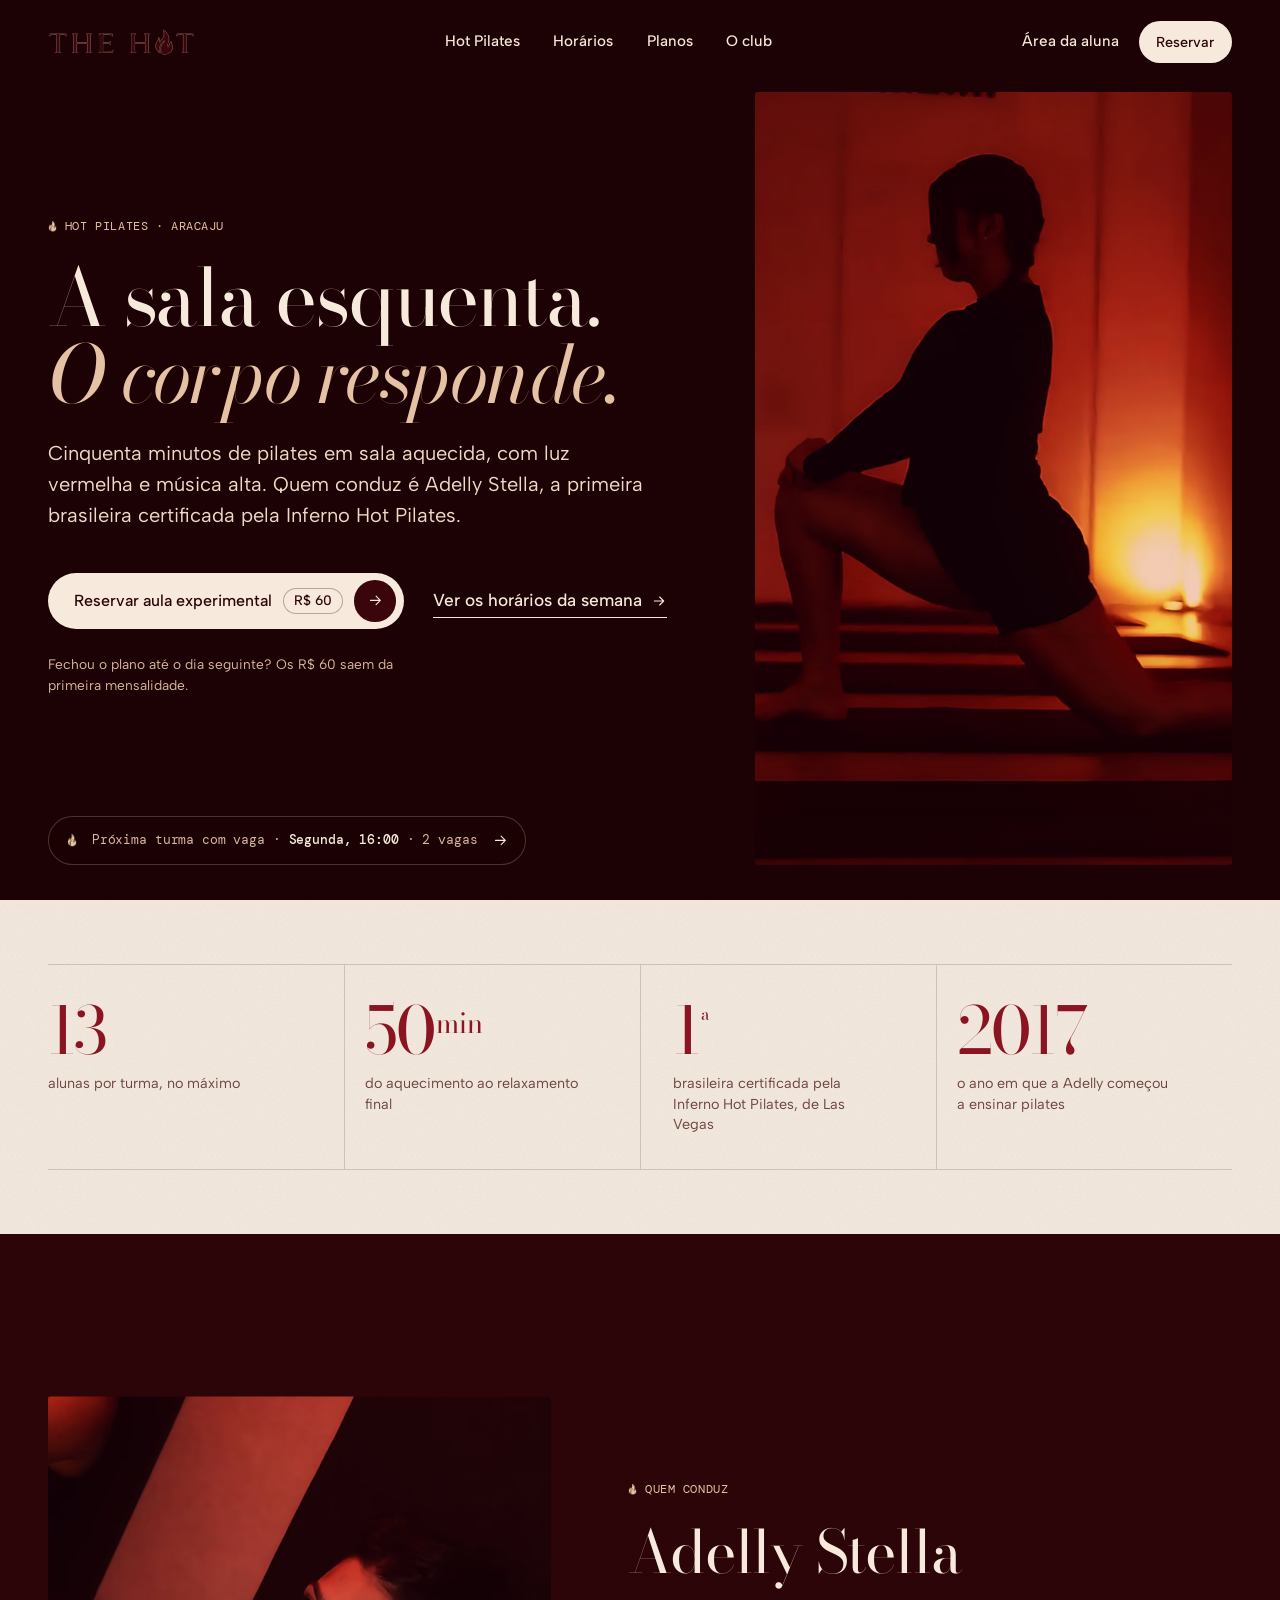
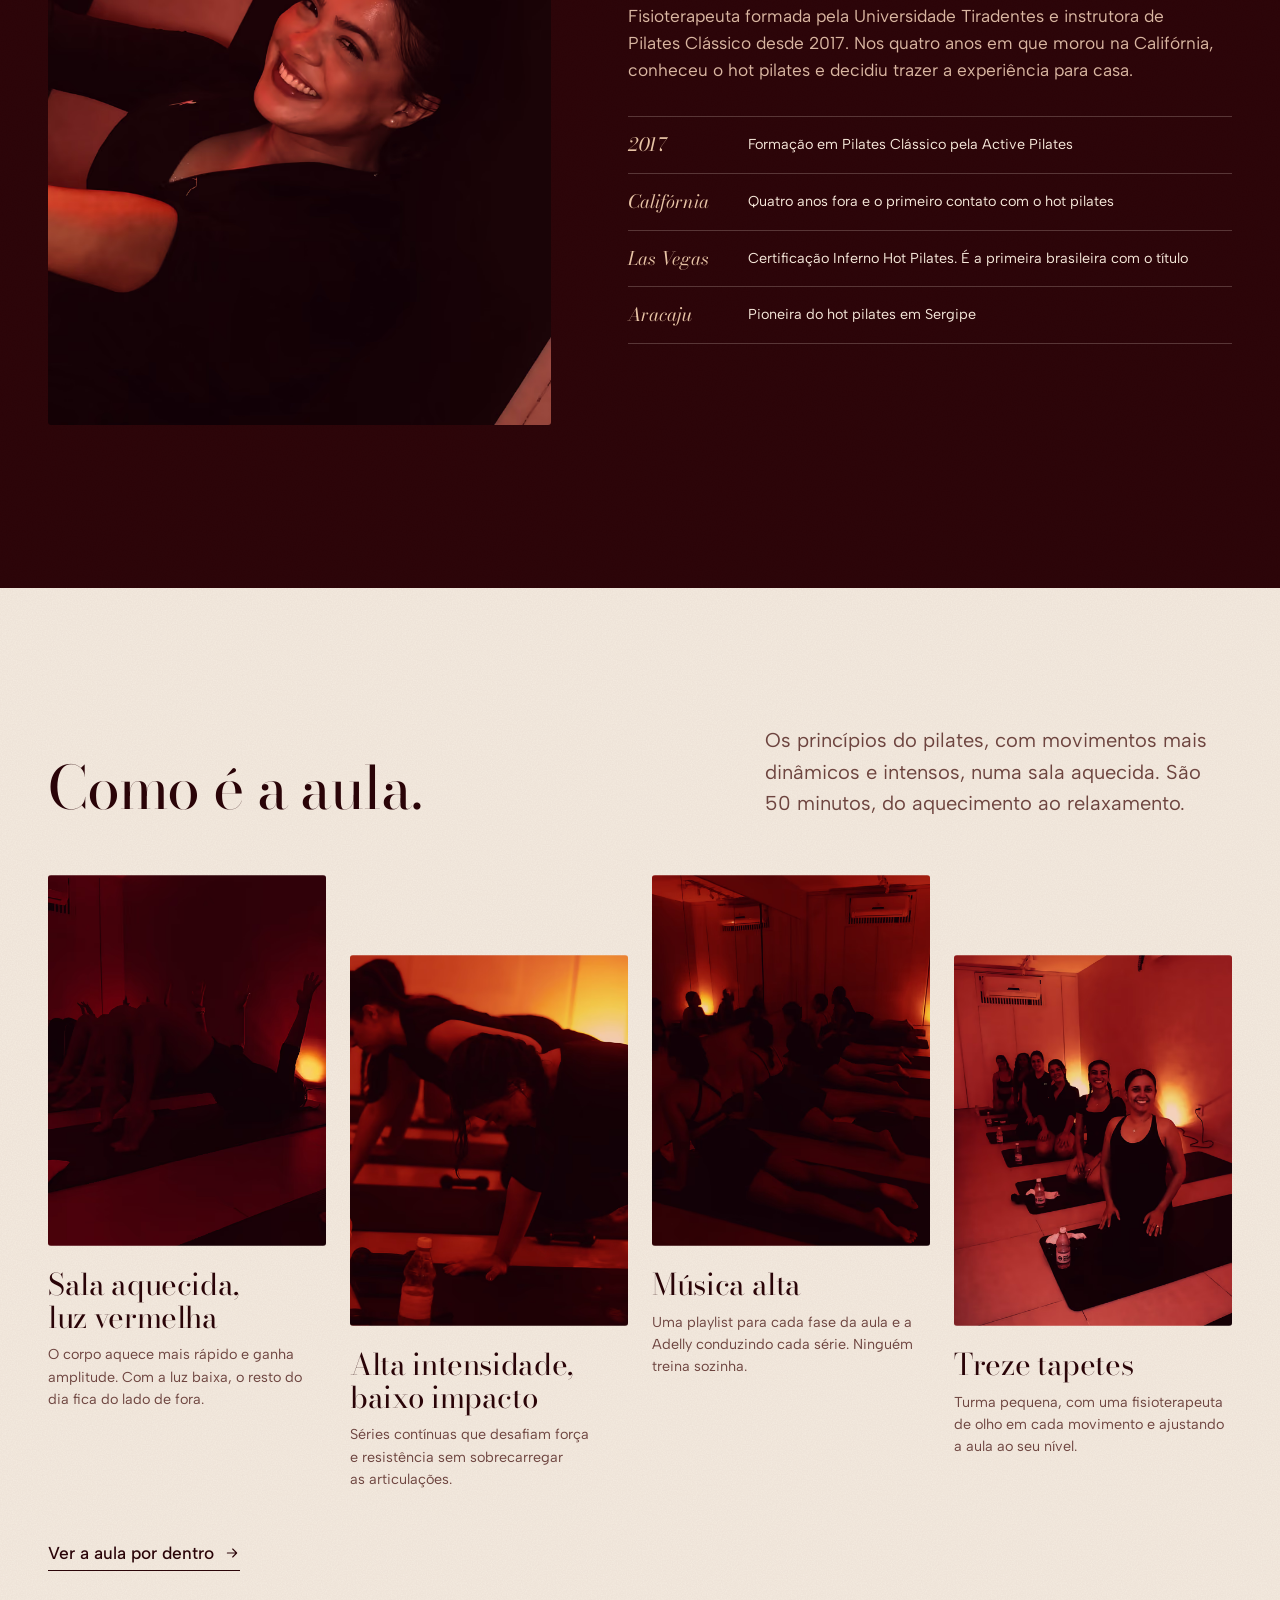
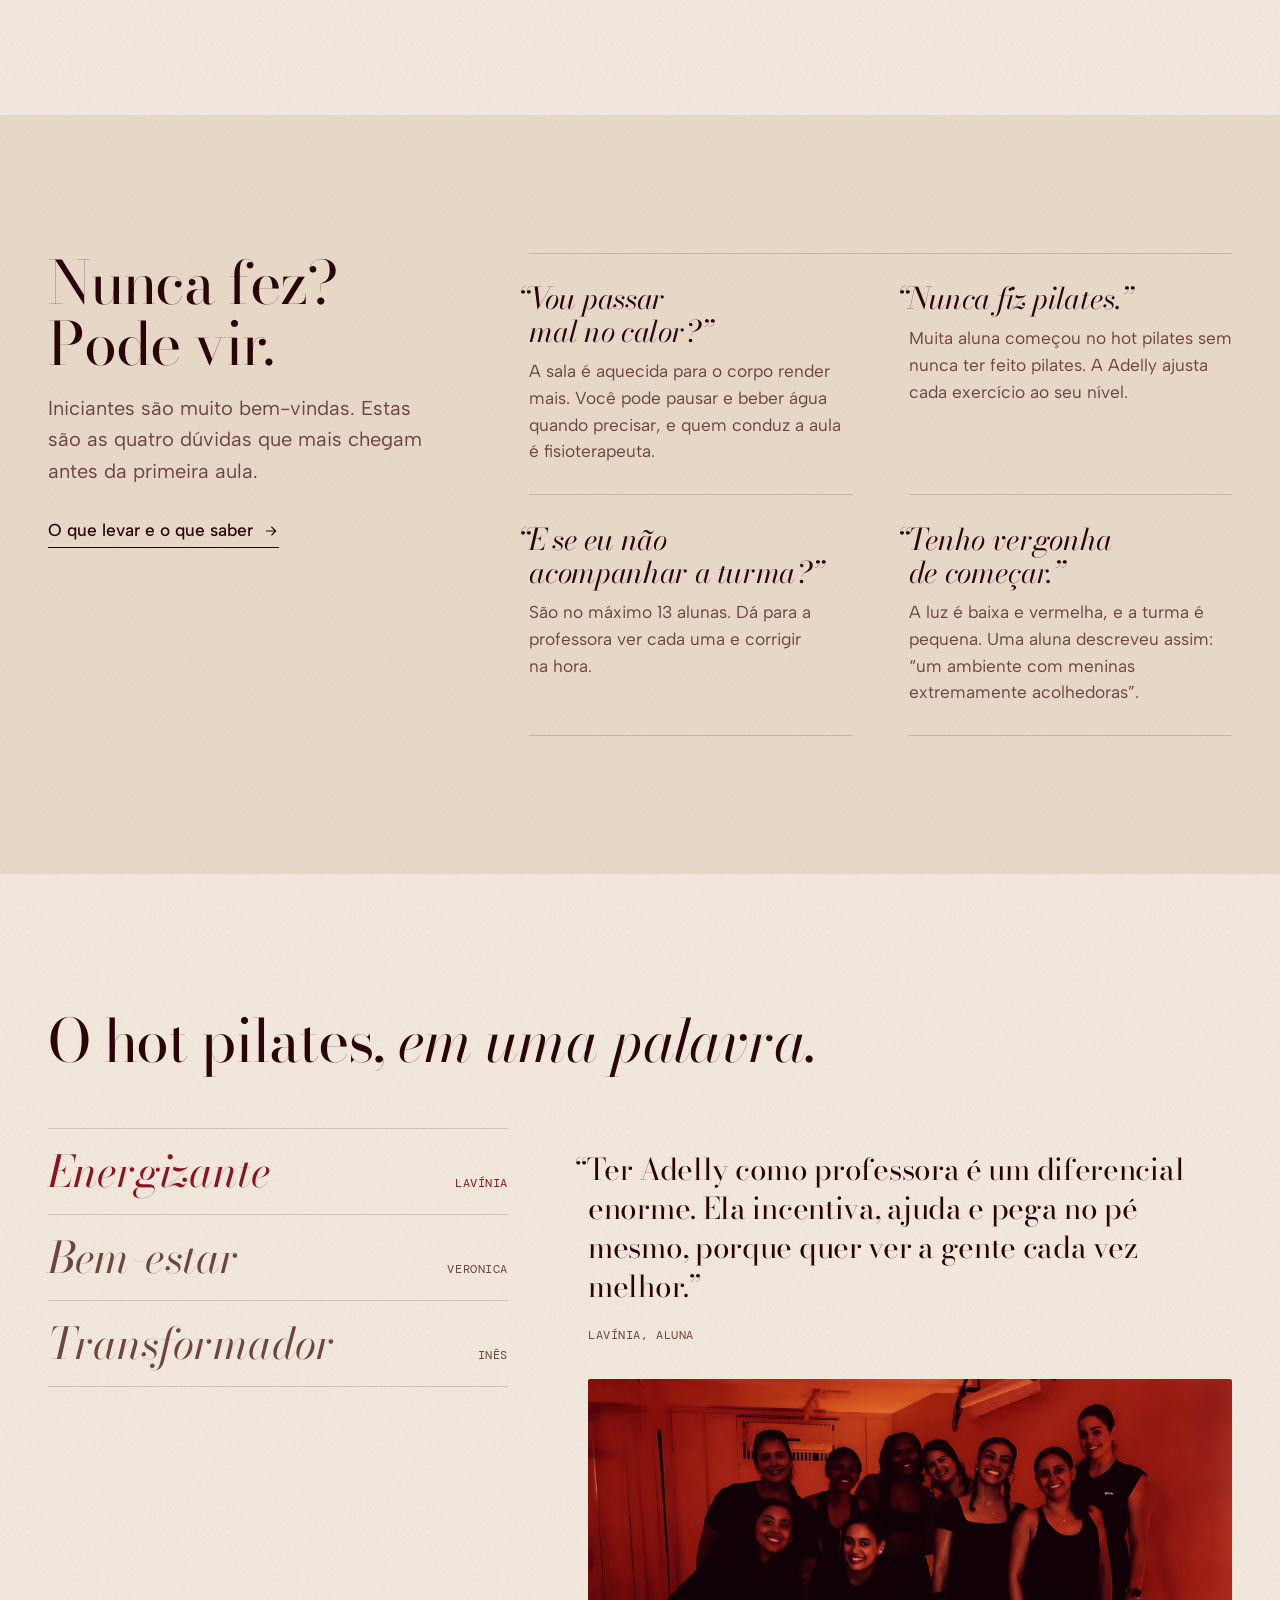
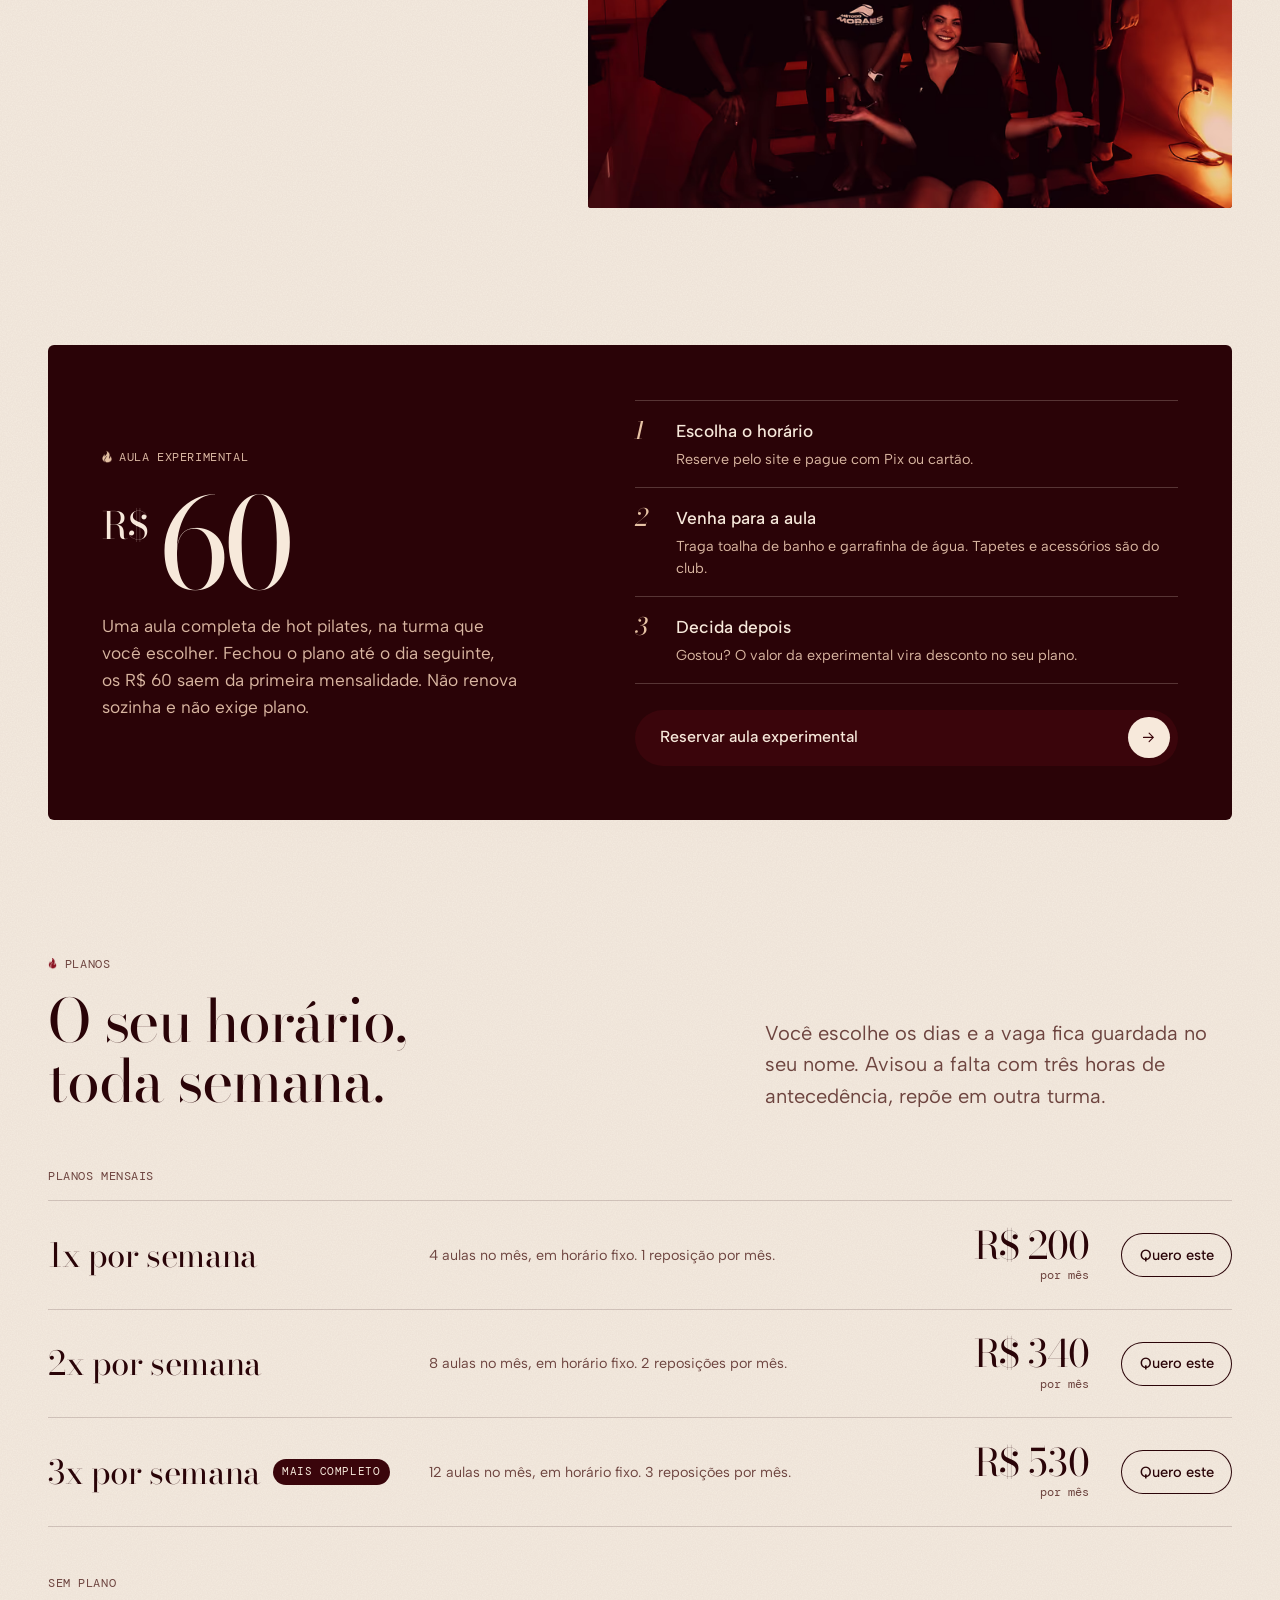
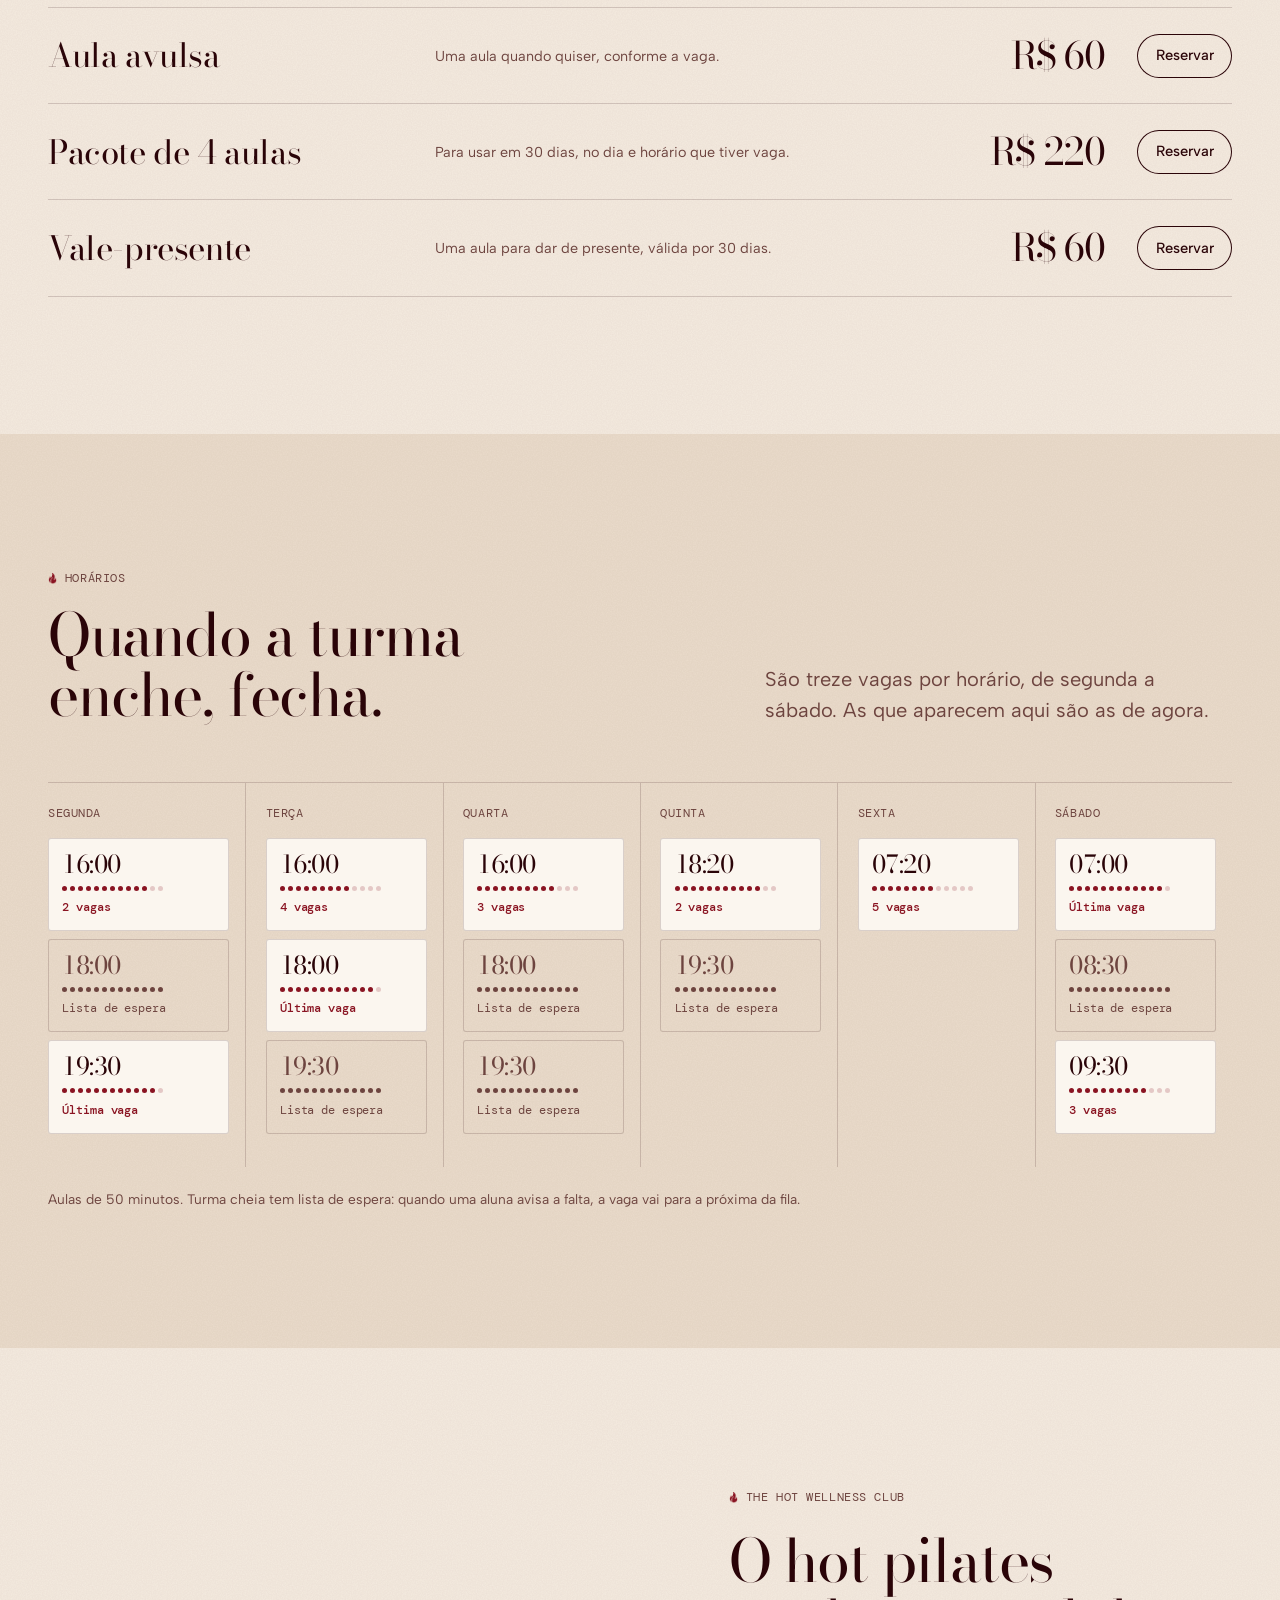
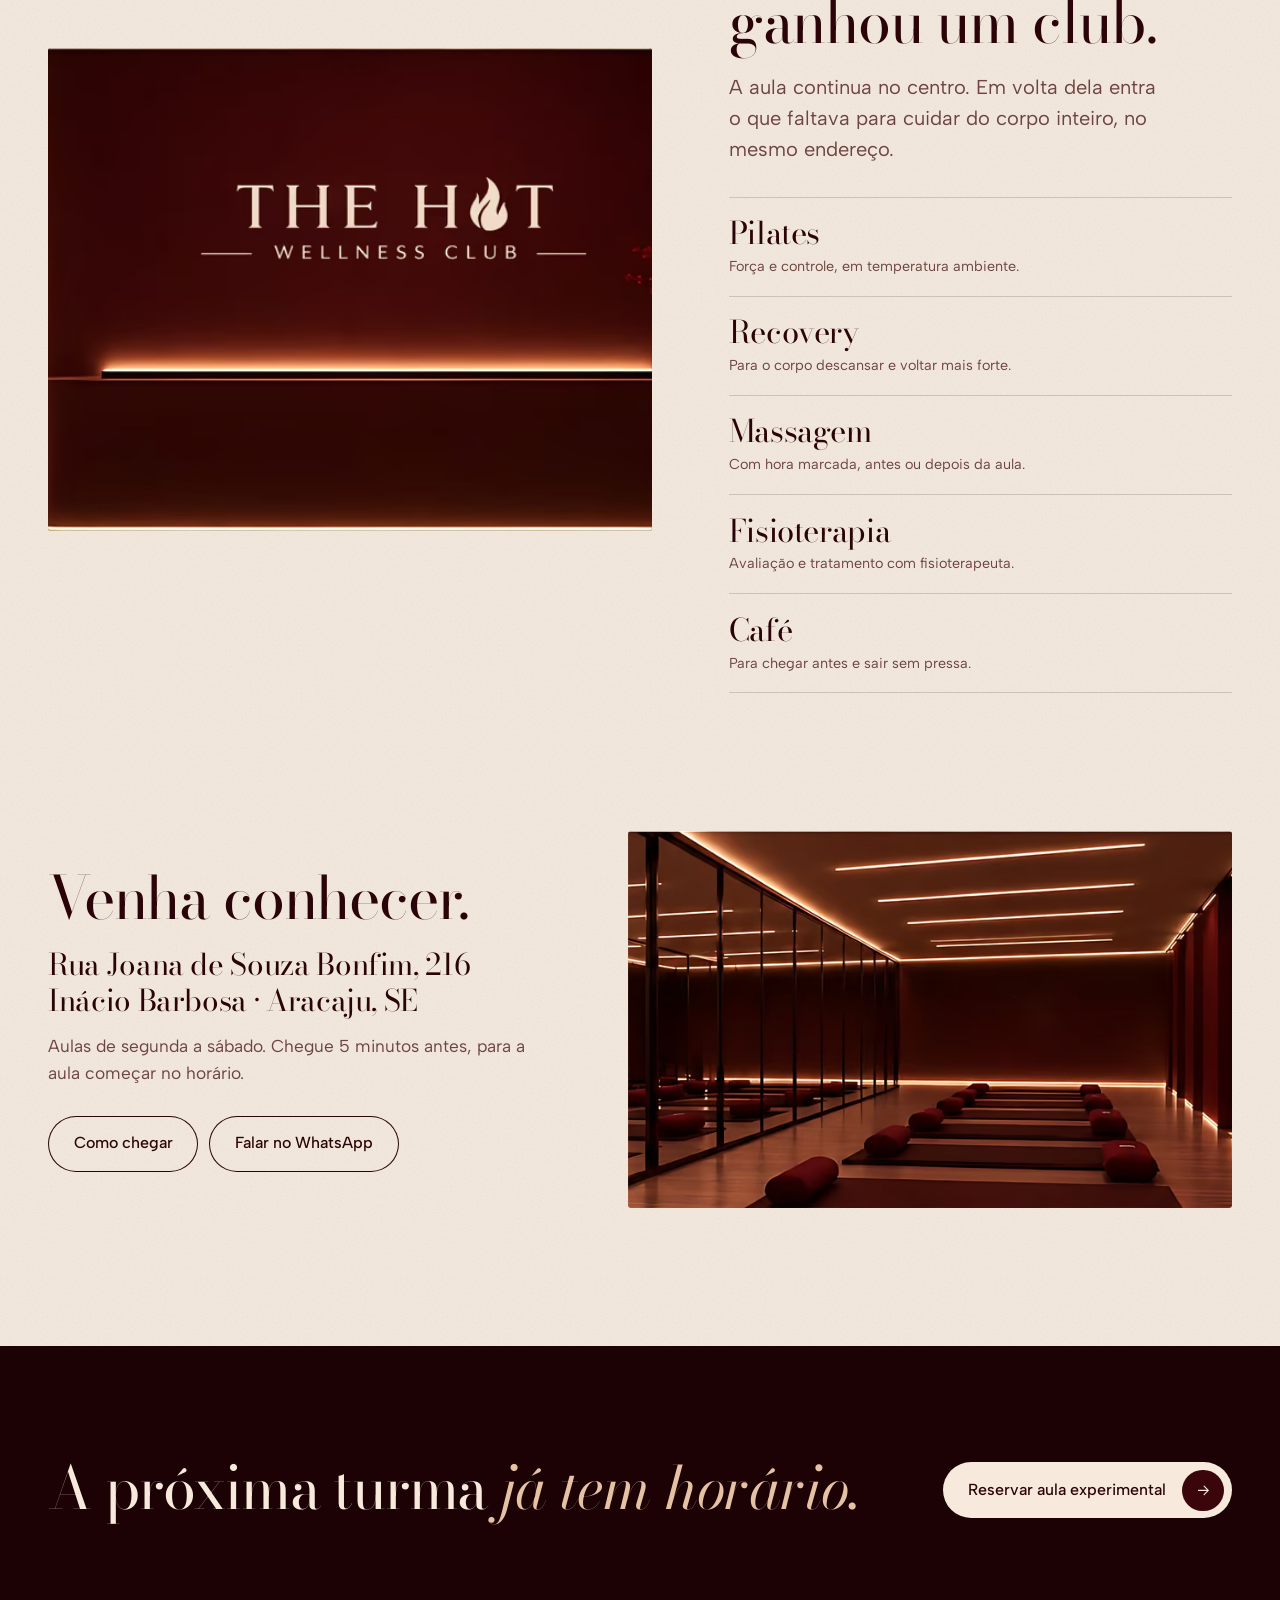
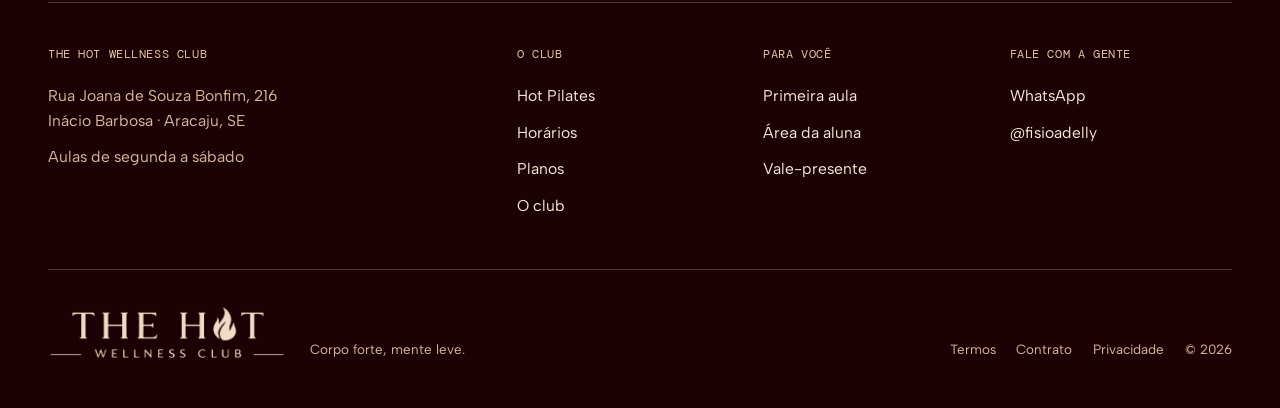
==== commit 68edb0ce: "Aplica a pesquisa de design: carta de preços, 13 tapetes e voz de dados - Planos em lista de preços " ====
--- a/index.html
+++ b/index.html
@@ -15,7 +15,7 @@
 <link rel="apple-touch-icon" href="img/icone-180.png">
 <link rel="preconnect" href="https://fonts.googleapis.com">
 <link rel="preconnect" href="https://fonts.gstatic.com" crossorigin>
-<link rel="stylesheet" href="https://fonts.googleapis.com/css2?family=Bodoni+Moda:ital,opsz,wght@0,6..96,400..500;1,6..96,400..500&family=Jost:wght@400;500&display=swap">
+<link rel="stylesheet" href="https://fonts.googleapis.com/css2?family=Albert+Sans:wght@400;500;600&family=Bodoni+Moda:ital,opsz,wght@0,6..96,400..500;1,6..96,400..500&family=DM+Mono:wght@400;500&display=swap">
 <link rel="preload" as="image" imagesrcset="img/pose-480.avif 480w, img/pose-800.avif 800w, img/pose-1200.avif 1200w, img/pose-1800.avif 1800w, img/pose-2400.avif 2400w" imagesizes="(min-width: 64rem) 46vw, 100vw" type="image/avif">
 <link rel="stylesheet" href="css/site.css">
 </head>
@@ -25,7 +25,7 @@
   <div class="caixa">
     <a class="marca" href="index.html" aria-label="The Hot Wellness Club, página inicial"><img class="c" src="img/logo-nome.png" alt="" width="1606" height="306"><img class="v" src="img/logo-nome-vinho.png" alt="" width="1606" height="306"></a>
     <nav aria-label="Principal"><a href="hot-pilates.html">Hot Pilates</a><a href="horarios.html">Horários</a><a href="planos.html">Planos</a><a href="index.html#club">O club</a></nav>
-    <div class="lado"><a class="aluna" href="#">Área da aluna</a><a class="btn" href="#reservar" data-reservar>Reservar</a><button class="abre" type="button" aria-label="Abrir o menu"><i></i></button></div>
+    <div class="lado"><a class="aluna" href="#">Área da aluna</a><a class="btn" href="#reservar" data-reservar>Reservar</a><button class="abre" type="button">Menu</button></div>
   </div>
 </header>
 <div class="gaveta" aria-hidden="true">
@@ -44,14 +44,14 @@
     <div class="hero-acoes"><a class="btn" href="#reservar" data-reservar><span class="longo">Reservar aula experimental</span><span class="curto">Reservar experimental</span><span class="vale">R$ 60</span><span class="seta"><svg class="seta-svg" viewBox="0 0 24 24" aria-hidden="true"><path d="M5 12h14M13 6l6 6-6 6"/></svg></span></a><a class="link" href="horarios.html" >Ver os horários da semana <svg class="seta-svg" viewBox="0 0 24 24" aria-hidden="true"><path d="M5 12h14M13 6l6 6-6 6"/></svg></a></div>
     <p class="nota">Fechou o plano até o dia seguinte? Os R$ 60 saem da primeira mensalidade.</p>
   </div>
-  <a class="agora" href="#reservar" data-reservar><i class="pulso"></i><span>Próxima turma com vaga · <span data-proxima><b>hoje</b></span></span><svg class="seta-svg" viewBox="0 0 24 24" aria-hidden="true"><path d="M5 12h14M13 6l6 6-6 6"/></svg></a>
+  <a class="agora" href="#reservar" data-reservar><i class="chama"></i><span>Próxima turma com vaga · <span data-proxima><b>hoje</b></span></span><svg class="seta-svg" viewBox="0 0 24 24" aria-hidden="true"><path d="M5 12h14M13 6l6 6-6 6"/></svg></a>
 </section>
 
-<section class="sec grao" aria-label="O Hot Pilates em números">
+<section class="sec curta grao" aria-label="O Hot Pilates em números">
   <div class="caixa"><ul class="fatos"><li class="rv" style="--d:0s"><b>13</b><span>alunas por turma, no máximo</span></li><li class="rv" style="--d:0.07s"><b>50<sup>min</sup></b><span>do aquecimento ao relaxamento final</span></li><li class="rv" style="--d:0.14s"><b>1<sup>ª</sup></b><span>brasileira certificada pela Inferno Hot Pilates, de Las Vegas</span></li><li class="rv" style="--d:0.21000000000000002s"><b>2017</b><span>o ano em que a Adelly começou a ensinar pilates</span></li></ul></div>
 </section>
 
-<section class="sec escuro grao">
+<section class="sec longa escuro grao">
   <div class="caixa conduz">
     <picture class="foto rv"><source type="image/avif" srcset="img/adelly-480.avif 480w, img/adelly-800.avif 800w, img/adelly-1200.avif 1200w, img/adelly-1800.avif 1800w" sizes="(min-width: 64rem) 38vw, 100vw"><img src="img/adelly-800.webp" srcset="img/adelly-480.webp 480w, img/adelly-800.webp 800w, img/adelly-1200.webp 1200w, img/adelly-1800.webp 1800w" sizes="(min-width: 64rem) 38vw, 100vw" alt="Adelly Stella sorrindo, deitada no tapete depois da aula" width="4264" height="6400" loading="lazy" decoding="async"></picture>
     <div>
@@ -65,22 +65,22 @@
 
 <section class="sec grao">
   <div class="caixa">
-    <div class="cab dupla"><p class="rotulo rv">A aula</p><h2 class="rv">Como é <em>a aula.</em></h2><p class="lead rv">Os princípios do pilates, com movimentos mais dinâmicos e intensos, numa sala aquecida. São 50 minutos, do aquecimento ao relaxamento.</p></div>
-    <ol class="metodo"><li><picture class="foto rv"><source type="image/avif" srcset="img/sala-vermelha-480.avif 480w, img/sala-vermelha-800.avif 800w, img/sala-vermelha-1200.avif 1200w, img/sala-vermelha-1800.avif 1800w" sizes="(min-width: 64rem) 22vw, (min-width: 48rem) 42vw, 78vw"><img src="img/sala-vermelha-800.webp" srcset="img/sala-vermelha-480.webp 480w, img/sala-vermelha-800.webp 800w, img/sala-vermelha-1200.webp 1200w, img/sala-vermelha-1800.webp 1800w" sizes="(min-width: 64rem) 22vw, (min-width: 48rem) 42vw, 78vw" alt="Turma em ponte na sala aquecida, sob luz vermelha" width="3600" height="6400" loading="lazy" decoding="async"></picture><div><span class="n">01</span><h3>Sala aquecida, luz vermelha</h3><p>O corpo aquece mais rápido e ganha amplitude. Com a luz baixa, o resto do dia fica do lado de fora.</p></div></li><li><picture class="foto rv"><source type="image/avif" srcset="img/prancha-480.avif 480w, img/prancha-800.avif 800w, img/prancha-1200.avif 1200w, img/prancha-1800.avif 1800w" sizes="(min-width: 64rem) 22vw, (min-width: 48rem) 42vw, 78vw"><img src="img/prancha-800.webp" srcset="img/prancha-480.webp 480w, img/prancha-800.webp 800w, img/prancha-1200.webp 1200w, img/prancha-1800.webp 1800w" sizes="(min-width: 64rem) 22vw, (min-width: 48rem) 42vw, 78vw" alt="Duas alunas em prancha, com halteres ao lado do tapete" width="4264" height="6400" loading="lazy" decoding="async"></picture><div><span class="n">02</span><h3>Alta intensidade, baixo impacto</h3><p>Séries contínuas que desafiam força e resistência sem sobrecarregar as articulações.</p></div></li><li><picture class="foto rv"><source type="image/avif" srcset="img/cobra-480.avif 480w, img/cobra-800.avif 800w, img/cobra-1200.avif 1200w, img/cobra-1800.avif 1800w" sizes="(min-width: 64rem) 22vw, (min-width: 48rem) 42vw, 78vw"><img src="img/cobra-800.webp" srcset="img/cobra-480.webp 480w, img/cobra-800.webp 800w, img/cobra-1200.webp 1200w, img/cobra-1800.webp 1800w" sizes="(min-width: 64rem) 22vw, (min-width: 48rem) 42vw, 78vw" alt="Turma em extensão de coluna, vista de trás" width="4264" height="6400" loading="lazy" decoding="async"></picture><div><span class="n">03</span><h3>Música alta</h3><p>Uma playlist para cada fase da aula e a Adelly conduzindo cada série. Ninguém treina sozinha.</p></div></li><li><picture class="foto rv"><source type="image/avif" srcset="img/turma-480.avif 480w, img/turma-800.avif 800w, img/turma-1200.avif 1200w, img/turma-1800.avif 1800w" sizes="(min-width: 64rem) 22vw, (min-width: 48rem) 42vw, 78vw"><img src="img/turma-800.webp" srcset="img/turma-480.webp 480w, img/turma-800.webp 800w, img/turma-1200.webp 1200w, img/turma-1800.webp 1800w" sizes="(min-width: 64rem) 22vw, (min-width: 48rem) 42vw, 78vw" alt="Alunas ajoelhadas nos tapetes, sorrindo depois da aula" width="4264" height="6400" loading="lazy" decoding="async"></picture><div><span class="n">04</span><h3>Treze tapetes</h3><p>Turma pequena, com uma fisioterapeuta de olho em cada movimento e ajustando a aula ao seu nível.</p></div></li></ol>
+    <div class="cab dupla"><h2 class="rv">Como é a aula.</h2><p class="lead rv">Os princípios do pilates, com movimentos mais dinâmicos e intensos, numa sala aquecida. São 50 minutos, do aquecimento ao relaxamento.</p></div>
+    <ol class="metodo"><li><picture class="foto rv"><source type="image/avif" srcset="img/sala-vermelha-480.avif 480w, img/sala-vermelha-800.avif 800w, img/sala-vermelha-1200.avif 1200w, img/sala-vermelha-1800.avif 1800w" sizes="(min-width: 64rem) 22vw, (min-width: 48rem) 42vw, 78vw"><img src="img/sala-vermelha-800.webp" srcset="img/sala-vermelha-480.webp 480w, img/sala-vermelha-800.webp 800w, img/sala-vermelha-1200.webp 1200w, img/sala-vermelha-1800.webp 1800w" sizes="(min-width: 64rem) 22vw, (min-width: 48rem) 42vw, 78vw" alt="Turma em ponte na sala aquecida, sob luz vermelha" width="3600" height="6400" loading="lazy" decoding="async"></picture><div><h3>Sala aquecida, luz vermelha</h3><p>O corpo aquece mais rápido e ganha amplitude. Com a luz baixa, o resto do dia fica do lado de fora.</p></div></li><li><picture class="foto rv"><source type="image/avif" srcset="img/prancha-480.avif 480w, img/prancha-800.avif 800w, img/prancha-1200.avif 1200w, img/prancha-1800.avif 1800w" sizes="(min-width: 64rem) 22vw, (min-width: 48rem) 42vw, 78vw"><img src="img/prancha-800.webp" srcset="img/prancha-480.webp 480w, img/prancha-800.webp 800w, img/prancha-1200.webp 1200w, img/prancha-1800.webp 1800w" sizes="(min-width: 64rem) 22vw, (min-width: 48rem) 42vw, 78vw" alt="Duas alunas em prancha, com halteres ao lado do tapete" width="4264" height="6400" loading="lazy" decoding="async"></picture><div><h3>Alta intensidade, baixo impacto</h3><p>Séries contínuas que desafiam força e resistência sem sobrecarregar as articulações.</p></div></li><li><picture class="foto rv"><source type="image/avif" srcset="img/cobra-480.avif 480w, img/cobra-800.avif 800w, img/cobra-1200.avif 1200w, img/cobra-1800.avif 1800w" sizes="(min-width: 64rem) 22vw, (min-width: 48rem) 42vw, 78vw"><img src="img/cobra-800.webp" srcset="img/cobra-480.webp 480w, img/cobra-800.webp 800w, img/cobra-1200.webp 1200w, img/cobra-1800.webp 1800w" sizes="(min-width: 64rem) 22vw, (min-width: 48rem) 42vw, 78vw" alt="Turma em extensão de coluna, vista de trás" width="4264" height="6400" loading="lazy" decoding="async"></picture><div><h3>Música alta</h3><p>Uma playlist para cada fase da aula e a Adelly conduzindo cada série. Ninguém treina sozinha.</p></div></li><li><picture class="foto rv"><source type="image/avif" srcset="img/turma-480.avif 480w, img/turma-800.avif 800w, img/turma-1200.avif 1200w, img/turma-1800.avif 1800w" sizes="(min-width: 64rem) 22vw, (min-width: 48rem) 42vw, 78vw"><img src="img/turma-800.webp" srcset="img/turma-480.webp 480w, img/turma-800.webp 800w, img/turma-1200.webp 1200w, img/turma-1800.webp 1800w" sizes="(min-width: 64rem) 22vw, (min-width: 48rem) 42vw, 78vw" alt="Alunas ajoelhadas nos tapetes, sorrindo depois da aula" width="4264" height="6400" loading="lazy" decoding="async"></picture><div><h3>Treze tapetes</h3><p>Turma pequena, com uma fisioterapeuta de olho em cada movimento e ajustando a aula ao seu nível.</p></div></li></ol>
     <p style="margin-top:2.4rem" class="rv"><a class="link" href="hot-pilates.html" >Ver a aula por dentro <svg class="seta-svg" viewBox="0 0 24 24" aria-hidden="true"><path d="M5 12h14M13 6l6 6-6 6"/></svg></a></p>
   </div>
 </section>
 
 <section class="sec areia grao" id="primeira-vez">
   <div class="caixa com-lado">
-    <div class="cab"><p class="rotulo rv">Primeira vez</p><h2 class="rv">Nunca fez? <em>Pode vir.</em></h2><p class="lead rv">Iniciantes são muito bem-vindas. Estas são as quatro dúvidas que mais chegam antes da primeira aula.</p><p class="rv"><a class="link" href="hot-pilates.html#primeira-aula" >O que levar e o que saber <svg class="seta-svg" viewBox="0 0 24 24" aria-hidden="true"><path d="M5 12h14M13 6l6 6-6 6"/></svg></a></p></div>
+    <div class="cab"><h2 class="rv">Nunca fez? Pode vir.</h2><p class="lead rv">Iniciantes são muito bem-vindas. Estas são as quatro dúvidas que mais chegam antes da primeira aula.</p><p class="rv"><a class="link" href="hot-pilates.html#primeira-aula" >O que levar e o que saber <svg class="seta-svg" viewBox="0 0 24 24" aria-hidden="true"><path d="M5 12h14M13 6l6 6-6 6"/></svg></a></p></div>
     <ul class="receios"><li class="rv" style="--d:0s"><h3>“Vou passar mal no calor?”</h3><p>A sala é aquecida para o corpo render mais. Você pode pausar e beber água quando precisar, e quem conduz a aula é fisioterapeuta.</p></li><li class="rv" style="--d:0.06s"><h3>“Nunca fiz pilates.”</h3><p>Muita aluna começou no hot pilates sem nunca ter feito pilates. A Adelly ajusta cada exercício ao seu nível.</p></li><li class="rv" style="--d:0.12s"><h3>“E se eu não acompanhar a turma?”</h3><p>São no máximo 13 alunas. Dá para a professora ver cada uma e corrigir na hora.</p></li><li class="rv" style="--d:0.18s"><h3>“Tenho vergonha de começar.”</h3><p>A luz é baixa e vermelha, e a turma é pequena. Uma aluna descreveu assim: “um ambiente com meninas extremamente acolhedoras”.</p></li></ul>
   </div>
 </section>
 
 <section class="sec grao">
   <div class="caixa">
-    <div class="cab"><p class="rotulo rv">Quem treina, conta</p><h2 class="rv">O hot pilates, <em>em uma palavra.</em></h2></div>
+    <div class="cab"><h2 class="rv">O hot pilates, <em>em uma palavra.</em></h2></div>
     <div class="palavras">
       <div class="palavras-lista" role="tablist" aria-label="Depoimentos"><button type="button" role="tab" aria-selected="true" data-palavra="Energizante" data-fala="“Ter Adelly como professora é um diferencial enorme. Ela incentiva, ajuda e pega no pé mesmo, porque quer ver a gente cada vez melhor.”" data-quem="Lavínia, aluna">Energizante<small>Lavínia</small></button><button type="button" role="tab" aria-selected="false" data-palavra="Bem-estar" data-fala="“Comecei querendo me exercitar, mas acabei encontrando um ambiente com meninas extremamente acolhedoras.”" data-quem="Veronica, aluna">Bem-estar<small>Veronica</small></button><button type="button" role="tab" aria-selected="false" data-palavra="Transformador" data-fala="“Com algumas aulas já é possível sentir a mudança no corpo, com pernas mais torneadas e superiores definindo.”" data-quem="Inês, aluna">Transformador<small>Inês</small></button></div>
       <div>
@@ -102,18 +102,17 @@
 
 <section class="sec grao" style="padding-top:0">
   <div class="caixa">
-    <div class="cab dupla"><p class="rotulo rv">Planos</p><h2 class="rv">O seu horário, <em>toda semana.</em></h2><p class="lead rv">Você escolhe os dias e a vaga fica guardada no seu nome. Avisou a falta com três horas de antecedência, repõe em outra turma.</p></div>
-    <ul class="planos"><li class="plano rv" style="--d:0s"><p class="freq">1x por semana</p><p class="valor"><sup>R$</sup>200<small>por mês</small></p><dl><div><dt>Aulas no mês</dt><dd>4</dd></div><div><dt>Horário</dt><dd>Fixo, à sua escolha</dd></div><div><dt>Reposições</dt><dd>1 por mês</dd></div></dl><a class="btn cheio linha" href="#reservar" data-reservar>Quero este plano<span class="seta"><svg class="seta-svg" viewBox="0 0 24 24" aria-hidden="true"><path d="M5 12h14M13 6l6 6-6 6"/></svg></span></a></li><li class="plano rv" style="--d:0.08s"><p class="freq">2x por semana</p><p class="valor"><sup>R$</sup>340<small>por mês</small></p><dl><div><dt>Aulas no mês</dt><dd>8</dd></div><div><dt>Horário</dt><dd>Fixo, à sua escolha</dd></div><div><dt>Reposições</dt><dd>2 por mês</dd></div></dl><a class="btn cheio linha" href="#reservar" data-reservar>Quero este plano<span class="seta"><svg class="seta-svg" viewBox="0 0 24 24" aria-hidden="true"><path d="M5 12h14M13 6l6 6-6 6"/></svg></span></a></li><li class="plano rv forte" style="--d:0.16s"><p class="freq">3x por semana<span class="selo">Mais completo</span></p><p class="valor"><sup>R$</sup>530<small>por mês</small></p><dl><div><dt>Aulas no mês</dt><dd>12</dd></div><div><dt>Horário</dt><dd>Fixo, à sua escolha</dd></div><div><dt>Reposições</dt><dd>3 por mês</dd></div></dl><a class="btn cheio" href="#reservar" data-reservar>Quero este plano<span class="seta"><svg class="seta-svg" viewBox="0 0 24 24" aria-hidden="true"><path d="M5 12h14M13 6l6 6-6 6"/></svg></span></a></li></ul>
-<ul class="avulsos rv"><li><b>Aula avulsa</b><span>Uma aula quando quiser, conforme a vaga.</span><em>R$ 60</em></li><li><b>Pacote de 4 aulas</b><span>Para usar em 30 dias, no dia e horário que tiver vaga.</span><em>R$ 220</em></li><li><b>Vale-presente</b><span>Uma aula para dar de presente, válida por 30 dias.</span><em>R$ 60</em></li></ul>
+    <div class="cab dupla"><p class="rotulo rv">Planos</p><h2 class="rv">O seu horário, toda semana.</h2><p class="lead rv">Você escolhe os dias e a vaga fica guardada no seu nome. Avisou a falta com três horas de antecedência, repõe em outra turma.</p></div>
+    <div class="carta rv"><p class="grupo">Planos mensais</p><ul><li class=""><div class="nome"><h3>1x por semana</h3></div><p class="det">4 aulas no mês, em horário fixo. 1 reposição por mês.</p><p class="valor">R$ 200<small>por mês</small></p><a class="btn menor linha" href="#reservar" data-reservar>Quero este</a></li><li class=""><div class="nome"><h3>2x por semana</h3></div><p class="det">8 aulas no mês, em horário fixo. 2 reposições por mês.</p><p class="valor">R$ 340<small>por mês</small></p><a class="btn menor linha" href="#reservar" data-reservar>Quero este</a></li><li class="forte"><div class="nome"><h3>3x por semana</h3><span class="selo">Mais completo</span></div><p class="det">12 aulas no mês, em horário fixo. 3 reposições por mês.</p><p class="valor">R$ 530<small>por mês</small></p><a class="btn menor linha" href="#reservar" data-reservar>Quero este</a></li></ul><p class="grupo">Sem plano</p><ul><li><div class="nome"><h3>Aula avulsa</h3></div><p class="det">Uma aula quando quiser, conforme a vaga.</p><p class="valor">R$ 60</p><a class="btn menor linha" href="#reservar" data-reservar>Reservar</a></li><li><div class="nome"><h3>Pacote de 4 aulas</h3></div><p class="det">Para usar em 30 dias, no dia e horário que tiver vaga.</p><p class="valor">R$ 220</p><a class="btn menor linha" href="#reservar" data-reservar>Reservar</a></li><li><div class="nome"><h3>Vale-presente</h3></div><p class="det">Uma aula para dar de presente, válida por 30 dias.</p><p class="valor">R$ 60</p><a class="btn menor linha" href="#reservar" data-reservar>Reservar</a></li></ul></div>
   </div>
 </section>
 
 <section class="sec areia grao" id="horarios">
   <div class="caixa">
-    <div class="cab dupla"><p class="rotulo rv">Horários</p><h2 class="rv">Quando a turma enche, <em>fecha.</em></h2><p class="lead rv">São treze vagas por horário, de segunda a sábado. As que aparecem aqui são as de agora.</p></div>
+    <div class="cab dupla"><p class="rotulo rv">Horários</p><h2 class="rv">Quando a turma enche, fecha.</h2><p class="lead rv">São treze vagas por horário, de segunda a sábado. As que aparecem aqui são as de agora.</p></div>
     <div class="semana rv" data-grade role="tablist" aria-label="Dia da semana"><button type="button" role="tab" data-dia="1"><b>seg</b><small>3 aulas</small></button><button type="button" role="tab" data-dia="2"><b>ter</b><small>3 aulas</small></button><button type="button" role="tab" data-dia="3"><b>qua</b><small>3 aulas</small></button><button type="button" role="tab" data-dia="4"><b>qui</b><small>2 aulas</small></button><button type="button" role="tab" data-dia="5"><b>sex</b><small>1 aula</small></button><button type="button" role="tab" data-dia="6"><b>sáb</b><small>3 aulas</small></button></div>
 <ul class="aulas do-dia"></ul>
-<div class="grade rv"><div><h3>Segunda</h3><button type="button" class="" data-reservar data-dia="1" data-hora="16:00"><b>16:00</b><small>2 vagas</small></button><button type="button" class="cheia" disabled><b>18:00</b><small>Lista de espera</small></button><button type="button" class="" data-reservar data-dia="1" data-hora="19:30"><b>19:30</b><small>Última vaga</small></button></div><div><h3>Terça</h3><button type="button" class="" data-reservar data-dia="2" data-hora="16:00"><b>16:00</b><small>4 vagas</small></button><button type="button" class="" data-reservar data-dia="2" data-hora="18:00"><b>18:00</b><small>Última vaga</small></button><button type="button" class="cheia" disabled><b>19:30</b><small>Lista de espera</small></button></div><div><h3>Quarta</h3><button type="button" class="" data-reservar data-dia="3" data-hora="16:00"><b>16:00</b><small>3 vagas</small></button><button type="button" class="cheia" disabled><b>18:00</b><small>Lista de espera</small></button><button type="button" class="cheia" disabled><b>19:30</b><small>Lista de espera</small></button></div><div><h3>Quinta</h3><button type="button" class="" data-reservar data-dia="4" data-hora="18:20"><b>18:20</b><small>2 vagas</small></button><button type="button" class="cheia" disabled><b>19:30</b><small>Lista de espera</small></button></div><div><h3>Sexta</h3><button type="button" class="" data-reservar data-dia="5" data-hora="07:20"><b>07:20</b><small>5 vagas</small></button></div><div><h3>Sábado</h3><button type="button" class="" data-reservar data-dia="6" data-hora="07:00"><b>07:00</b><small>Última vaga</small></button><button type="button" class="cheia" disabled><b>08:30</b><small>Lista de espera</small></button><button type="button" class="" data-reservar data-dia="6" data-hora="09:30"><b>09:30</b><small>3 vagas</small></button></div></div>
+<div class="grade rv"><div><h3>Segunda</h3><button type="button" class="" data-reservar data-dia="1" data-hora="16:00"><b>16:00</b><span class="tapetes" aria-hidden="true"><i class="on"></i><i class="on"></i><i class="on"></i><i class="on"></i><i class="on"></i><i class="on"></i><i class="on"></i><i class="on"></i><i class="on"></i><i class="on"></i><i class="on"></i><i></i><i></i></span><small>2 vagas</small></button><button type="button" class="cheia" disabled><b>18:00</b><span class="tapetes" aria-hidden="true"><i class="on"></i><i class="on"></i><i class="on"></i><i class="on"></i><i class="on"></i><i class="on"></i><i class="on"></i><i class="on"></i><i class="on"></i><i class="on"></i><i class="on"></i><i class="on"></i><i class="on"></i></span><small>Lista de espera</small></button><button type="button" class="" data-reservar data-dia="1" data-hora="19:30"><b>19:30</b><span class="tapetes" aria-hidden="true"><i class="on"></i><i class="on"></i><i class="on"></i><i class="on"></i><i class="on"></i><i class="on"></i><i class="on"></i><i class="on"></i><i class="on"></i><i class="on"></i><i class="on"></i><i class="on"></i><i></i></span><small>Última vaga</small></button></div><div><h3>Terça</h3><button type="button" class="" data-reservar data-dia="2" data-hora="16:00"><b>16:00</b><span class="tapetes" aria-hidden="true"><i class="on"></i><i class="on"></i><i class="on"></i><i class="on"></i><i class="on"></i><i class="on"></i><i class="on"></i><i class="on"></i><i class="on"></i><i></i><i></i><i></i><i></i></span><small>4 vagas</small></button><button type="button" class="" data-reservar data-dia="2" data-hora="18:00"><b>18:00</b><span class="tapetes" aria-hidden="true"><i class="on"></i><i class="on"></i><i class="on"></i><i class="on"></i><i class="on"></i><i class="on"></i><i class="on"></i><i class="on"></i><i class="on"></i><i class="on"></i><i class="on"></i><i class="on"></i><i></i></span><small>Última vaga</small></button><button type="button" class="cheia" disabled><b>19:30</b><span class="tapetes" aria-hidden="true"><i class="on"></i><i class="on"></i><i class="on"></i><i class="on"></i><i class="on"></i><i class="on"></i><i class="on"></i><i class="on"></i><i class="on"></i><i class="on"></i><i class="on"></i><i class="on"></i><i class="on"></i></span><small>Lista de espera</small></button></div><div><h3>Quarta</h3><button type="button" class="" data-reservar data-dia="3" data-hora="16:00"><b>16:00</b><span class="tapetes" aria-hidden="true"><i class="on"></i><i class="on"></i><i class="on"></i><i class="on"></i><i class="on"></i><i class="on"></i><i class="on"></i><i class="on"></i><i class="on"></i><i class="on"></i><i></i><i></i><i></i></span><small>3 vagas</small></button><button type="button" class="cheia" disabled><b>18:00</b><span class="tapetes" aria-hidden="true"><i class="on"></i><i class="on"></i><i class="on"></i><i class="on"></i><i class="on"></i><i class="on"></i><i class="on"></i><i class="on"></i><i class="on"></i><i class="on"></i><i class="on"></i><i class="on"></i><i class="on"></i></span><small>Lista de espera</small></button><button type="button" class="cheia" disabled><b>19:30</b><span class="tapetes" aria-hidden="true"><i class="on"></i><i class="on"></i><i class="on"></i><i class="on"></i><i class="on"></i><i class="on"></i><i class="on"></i><i class="on"></i><i class="on"></i><i class="on"></i><i class="on"></i><i class="on"></i><i class="on"></i></span><small>Lista de espera</small></button></div><div><h3>Quinta</h3><button type="button" class="" data-reservar data-dia="4" data-hora="18:20"><b>18:20</b><span class="tapetes" aria-hidden="true"><i class="on"></i><i class="on"></i><i class="on"></i><i class="on"></i><i class="on"></i><i class="on"></i><i class="on"></i><i class="on"></i><i class="on"></i><i class="on"></i><i class="on"></i><i></i><i></i></span><small>2 vagas</small></button><button type="button" class="cheia" disabled><b>19:30</b><span class="tapetes" aria-hidden="true"><i class="on"></i><i class="on"></i><i class="on"></i><i class="on"></i><i class="on"></i><i class="on"></i><i class="on"></i><i class="on"></i><i class="on"></i><i class="on"></i><i class="on"></i><i class="on"></i><i class="on"></i></span><small>Lista de espera</small></button></div><div><h3>Sexta</h3><button type="button" class="" data-reservar data-dia="5" data-hora="07:20"><b>07:20</b><span class="tapetes" aria-hidden="true"><i class="on"></i><i class="on"></i><i class="on"></i><i class="on"></i><i class="on"></i><i class="on"></i><i class="on"></i><i class="on"></i><i></i><i></i><i></i><i></i><i></i></span><small>5 vagas</small></button></div><div><h3>Sábado</h3><button type="button" class="" data-reservar data-dia="6" data-hora="07:00"><b>07:00</b><span class="tapetes" aria-hidden="true"><i class="on"></i><i class="on"></i><i class="on"></i><i class="on"></i><i class="on"></i><i class="on"></i><i class="on"></i><i class="on"></i><i class="on"></i><i class="on"></i><i class="on"></i><i class="on"></i><i></i></span><small>Última vaga</small></button><button type="button" class="cheia" disabled><b>08:30</b><span class="tapetes" aria-hidden="true"><i class="on"></i><i class="on"></i><i class="on"></i><i class="on"></i><i class="on"></i><i class="on"></i><i class="on"></i><i class="on"></i><i class="on"></i><i class="on"></i><i class="on"></i><i class="on"></i><i class="on"></i></span><small>Lista de espera</small></button><button type="button" class="" data-reservar data-dia="6" data-hora="09:30"><b>09:30</b><span class="tapetes" aria-hidden="true"><i class="on"></i><i class="on"></i><i class="on"></i><i class="on"></i><i class="on"></i><i class="on"></i><i class="on"></i><i class="on"></i><i class="on"></i><i class="on"></i><i></i><i></i><i></i></span><small>3 vagas</small></button></div></div>
 <p class="legenda">Aulas de 50 minutos. Turma cheia tem lista de espera: quando uma aluna avisa a falta, a vaga vai para a próxima da fila.</p>
   </div>
 </section>
@@ -123,7 +122,7 @@
     <picture class="foto rv"><source type="image/avif" srcset="img/recepcao-480.avif 480w, img/recepcao-800.avif 800w, img/recepcao-1200.avif 1200w, img/recepcao-1800.avif 1800w, img/recepcao-2400.avif 2400w" sizes="(min-width: 64rem) 50vw, 100vw"><img src="img/recepcao-800.webp" srcset="img/recepcao-480.webp 480w, img/recepcao-800.webp 800w, img/recepcao-1200.webp 1200w, img/recepcao-1800.webp 1800w, img/recepcao-2400.webp 2400w" sizes="(min-width: 64rem) 50vw, 100vw" alt="Recepção do The Hot Wellness Club, com a logo na parede e luz quente" width="2512" height="1376" loading="lazy" decoding="async"></picture>
     <div>
       <p class="rotulo rv">The Hot Wellness Club</p>
-      <h2 class="rv" style="margin-top:1.2rem">O hot pilates ganhou <em>um club.</em></h2>
+      <h2 class="rv" style="margin-top:1.2rem">O hot pilates ganhou um club.</h2>
       <p class="lead rv" style="margin-top:1.2rem">A aula continua no centro. Em volta dela entra o que faltava para cuidar do corpo inteiro, no mesmo endereço.</p>
       <ul class="servicos rv" style="margin-top:2rem"><li><h3>Pilates</h3><p>Força e controle, em temperatura ambiente.</p></li><li><h3>Recovery</h3><p>Para o corpo descansar e voltar mais forte.</p></li><li><h3>Massagem</h3><p>Com hora marcada, antes ou depois da aula.</p></li><li><h3>Fisioterapia</h3><p>Avaliação e tratamento com fisioterapeuta.</p></li><li><h3>Café</h3><p>Para chegar antes e sair sem pressa.</p></li></ul>
     </div>
@@ -133,8 +132,7 @@
 <section class="sec grao" style="padding-top:0">
   <div class="caixa visite">
     <div>
-      <p class="rotulo rv">Visite</p>
-      <h2 class="rv" style="margin-top:1.2rem">Venha <em>conhecer.</em></h2>
+      <h2 class="rv">Venha conhecer.</h2>
       <address class="rv">Rua Joana de Souza Bonfim, 216<br>Inácio Barbosa · Aracaju, SE</address>
       <p class="mais rv">Aulas de segunda a sábado. Chegue 5 minutos antes, para a aula começar no horário.</p>
       <div class="acoes rv"><a class="btn linha" href="#">Como chegar</a><a class="btn linha" href="#">Falar no WhatsApp</a></div>
--- a/css/site.css
+++ b/css/site.css
@@ -481,3 +481,92 @@
 
 .folha header { min-height: 2.75rem; }
 .folha header > div[hidden] + .x { margin-left: auto; }
+
+/* acabamento ----------------------------------------------------------- */
+::selection { background: var(--carmim); color: var(--creme); }
+.depo blockquote, .receios h3 { text-indent: -.42em; }
+.aula time, .grade button b, .opcoes b, .plano .valor, .oferta .preco, .avulsos em { font-variant-numeric: lining-nums tabular-nums; }
+.topo { transition: background .35s, color .35s, box-shadow .35s, transform .45s var(--saida); }
+.topo.some { transform: translateY(-105%); }
+@media (hover: hover) {
+  .metodo .foto img { transition: transform 1.2s var(--saida); }
+  .metodo li:hover .foto img { transform: scale(1.045); }
+  .servicos li { transition: padding-left .4s var(--saida); }
+  .servicos li:hover { padding-left: .6rem; }
+}
+@media (max-width: 22rem) { :root { --t-display: 2.5rem; } }
+
+/* terceira rodada: pesquisa de design ---------------------------------- */
+:root { --sem: "Albert Sans", "Avenir Next", "Segoe UI", system-ui, sans-serif; --mono: "DM Mono", ui-monospace, "SF Mono", Menlo, monospace; --raio: 3px; }
+body { line-height: 1.55; }
+/* voz dos fatos: rótulos e dados em mono */
+.rotulo, .depo cite, .semana button small, .grade h3, .etapas li, .rodape h3, .palavras-lista button small, .compara thead th, .carta .grupo, .carta .selo, .aula-tempo time {
+  font-family: var(--mono); font-weight: 400; letter-spacing: .05em; text-transform: uppercase; font-size: .72rem; font-style: normal; }
+.aula p small, .aula .vagas, .grade button small, .agora, .opcoes small, .legenda, .barra p, .hero .nota, .miudo, .fatos span { font-family: var(--mono); letter-spacing: -.01em; }
+.aula p small, .grade button small, .opcoes small, .aula .vagas { font-size: .78rem; }
+.agora { font-size: .82rem; } .legenda, .hero .nota, .miudo { font-size: .8rem; line-height: 1.5; } .fatos span { font-size: .8rem; }
+.aula-tempo time { color: var(--acento); font-size: .78rem; }
+.btn { font-weight: 500; letter-spacing: 0; }
+.btn:active { transform: scale(.97); }
+@media (hover: hover) { .btn:not(.claro):not(.linha):hover { background: var(--carmim); } }
+/* cabeçalho: a palavra Menu */
+.abre { width: auto; height: 2.75rem; padding: 0 .1rem 0 .55rem; margin-right: 0; border-radius: 0; font: 500 .95rem/1 var(--sem); }
+.topo .lado { gap: .35rem; }
+/* ritmo das faixas */
+.sec.curta { padding-block: clamp(2.2rem, 1.6rem + 3vw, 4.5rem); }
+.sec.longa { padding-block: calc(var(--secao) * 1.18); }
+.cab.dupla { align-items: end; }
+.conduz h2 { margin-top: 1.1rem; }
+/* chama no lugar do ponto */
+.agora .chama { width: .68rem; height: .94rem; background: var(--champ); flex: none; -webkit-mask: url(../img/logo-chama.png) center / contain no-repeat; mask: url(../img/logo-chama.png) center / contain no-repeat; }
+/* os 13 tapetes da sala */
+.tapetes { display: flex; gap: 3px; margin-top: .5rem; color: var(--carmim); }
+.tapetes i { width: 5px; height: 5px; border-radius: 50%; background: currentColor; opacity: .2; }
+.tapetes i.on { opacity: 1; }
+.aula.cheia .tapetes, .grade button.cheia .tapetes { color: var(--tinta-2); }
+.grade button .tapetes { margin: .45rem 0 .3rem; }
+@media (hover: hover) { .grade button:not(.cheia):hover .tapetes { color: var(--champ); } }
+.aula { align-items: start; }
+.aula time { padding-top: .1rem; }
+.aula .btn, .aula > .vagas { align-self: center; }
+/* benefícios sem numeração */
+.beneficios li { grid-template-columns: 1fr; }
+.beneficios li::before { content: none; }
+.beneficios p { grid-column: 1; }
+/* carta de preços */
+.carta .grupo { color: var(--tinta-2); padding-bottom: .9rem; border-bottom: 1px solid var(--fio); }
+.carta ul + .grupo { margin-top: 3rem; }
+.carta li { display: grid; grid-template-columns: 1fr auto; gap: .35rem 1rem; align-items: center; padding-block: 1.35rem; border-bottom: 1px solid var(--fio); }
+.carta .nome { display: flex; flex-wrap: wrap; align-items: center; gap: .5rem .8rem; }
+.carta h3 { font-size: clamp(1.55rem, 1.35rem + .9vw, 2.2rem); }
+.carta .selo { padding: .32rem .6rem; border-radius: 999px; background: var(--vinho-800); color: var(--creme); font-size: .66rem; }
+.carta .det { grid-column: 1 / -1; color: var(--tinta-2); font-size: var(--t-menor); max-width: 30em; }
+.carta .valor { grid-row: 1; grid-column: 2; text-align: right; font: 400 clamp(1.7rem, 1.4rem + 1.2vw, 2.5rem)/1 var(--serifa); letter-spacing: -.03em; font-variant-numeric: lining-nums tabular-nums; white-space: nowrap; }
+.carta .valor small { display: block; font: 400 .72rem/1.2 var(--mono); letter-spacing: 0; color: var(--tinta-2); margin-top: .3rem; text-transform: none; }
+.carta .btn { grid-column: 1 / -1; justify-self: start; margin-top: .6rem; }
+@media (min-width: 64rem) {
+  .carta li { grid-template-columns: minmax(0, 4fr) minmax(0, 5fr) minmax(0, 2.2fr) auto; gap: 2rem; padding-block: 1.6rem; }
+  .carta .det, .carta .valor, .carta .btn { grid-column: auto; grid-row: auto; margin: 0; }
+  .carta .btn { justify-self: end; }
+}
+/* movimento: uma entrada no topo, fotos que se abrem, e mais nada */
+@media (prefers-reduced-motion: no-preference) {
+  .js .rv:not(.foto) { opacity: 1; transform: none; transition: none; }
+  .hero-texto > * { animation-duration: .7s; }
+  .hero-texto > :nth-child(2) { animation-delay: .07s; } .hero-texto > :nth-child(3) { animation-delay: .14s; } .hero-texto > :nth-child(4) { animation-delay: .21s; } .hero-texto > :nth-child(5) { animation-delay: .28s; }
+  .agora { animation-duration: .7s; animation-delay: .35s; }
+  .hero-foto img { animation-duration: 1.6s; }
+  .js .foto.rv { transition: clip-path .9s var(--saida); }
+  .js .foto.rv img { transition: transform 1.2s var(--saida); }
+}
+
+/* acerto da voz mono: só em dado curto; leitura volta para a sem serifa */
+.fatos span, .hero .nota, .legenda, .miudo, .barra p, .aula p small, .semana button small { font-family: var(--sem); letter-spacing: 0; text-transform: none; }
+.fatos span { font-size: var(--t-menor); }
+.hero .nota, .legenda, .miudo { font-size: .86rem; }
+.aula p small { font-size: .84rem; white-space: nowrap; }
+.semana button small { font-size: .7rem; white-space: nowrap; }
+.aula .vagas { white-space: nowrap; font-size: .7rem; text-transform: uppercase; letter-spacing: .04em; }
+.aula.cheia { grid-template-columns: auto 1fr; }
+.aula.cheia > .vagas { grid-column: 2; margin-top: -.5rem; }
+.barra p { font-size: .82rem; }
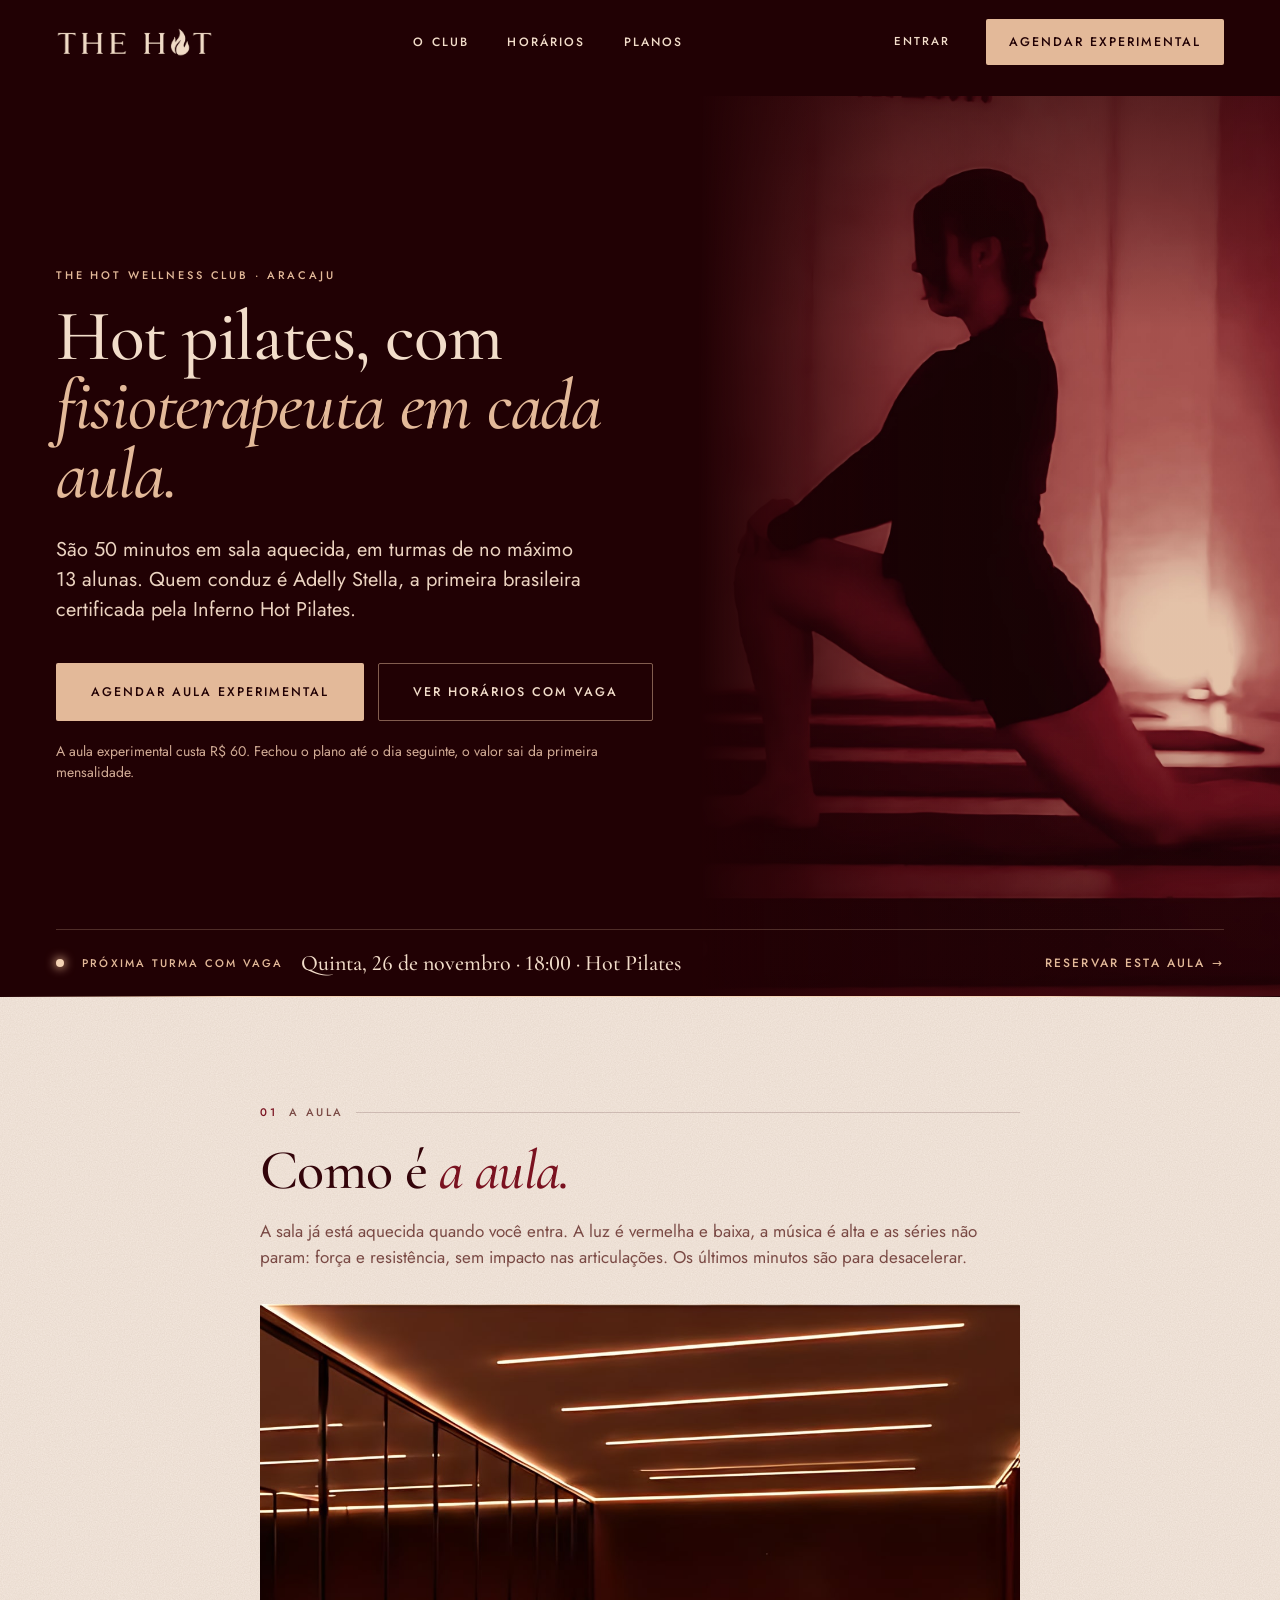
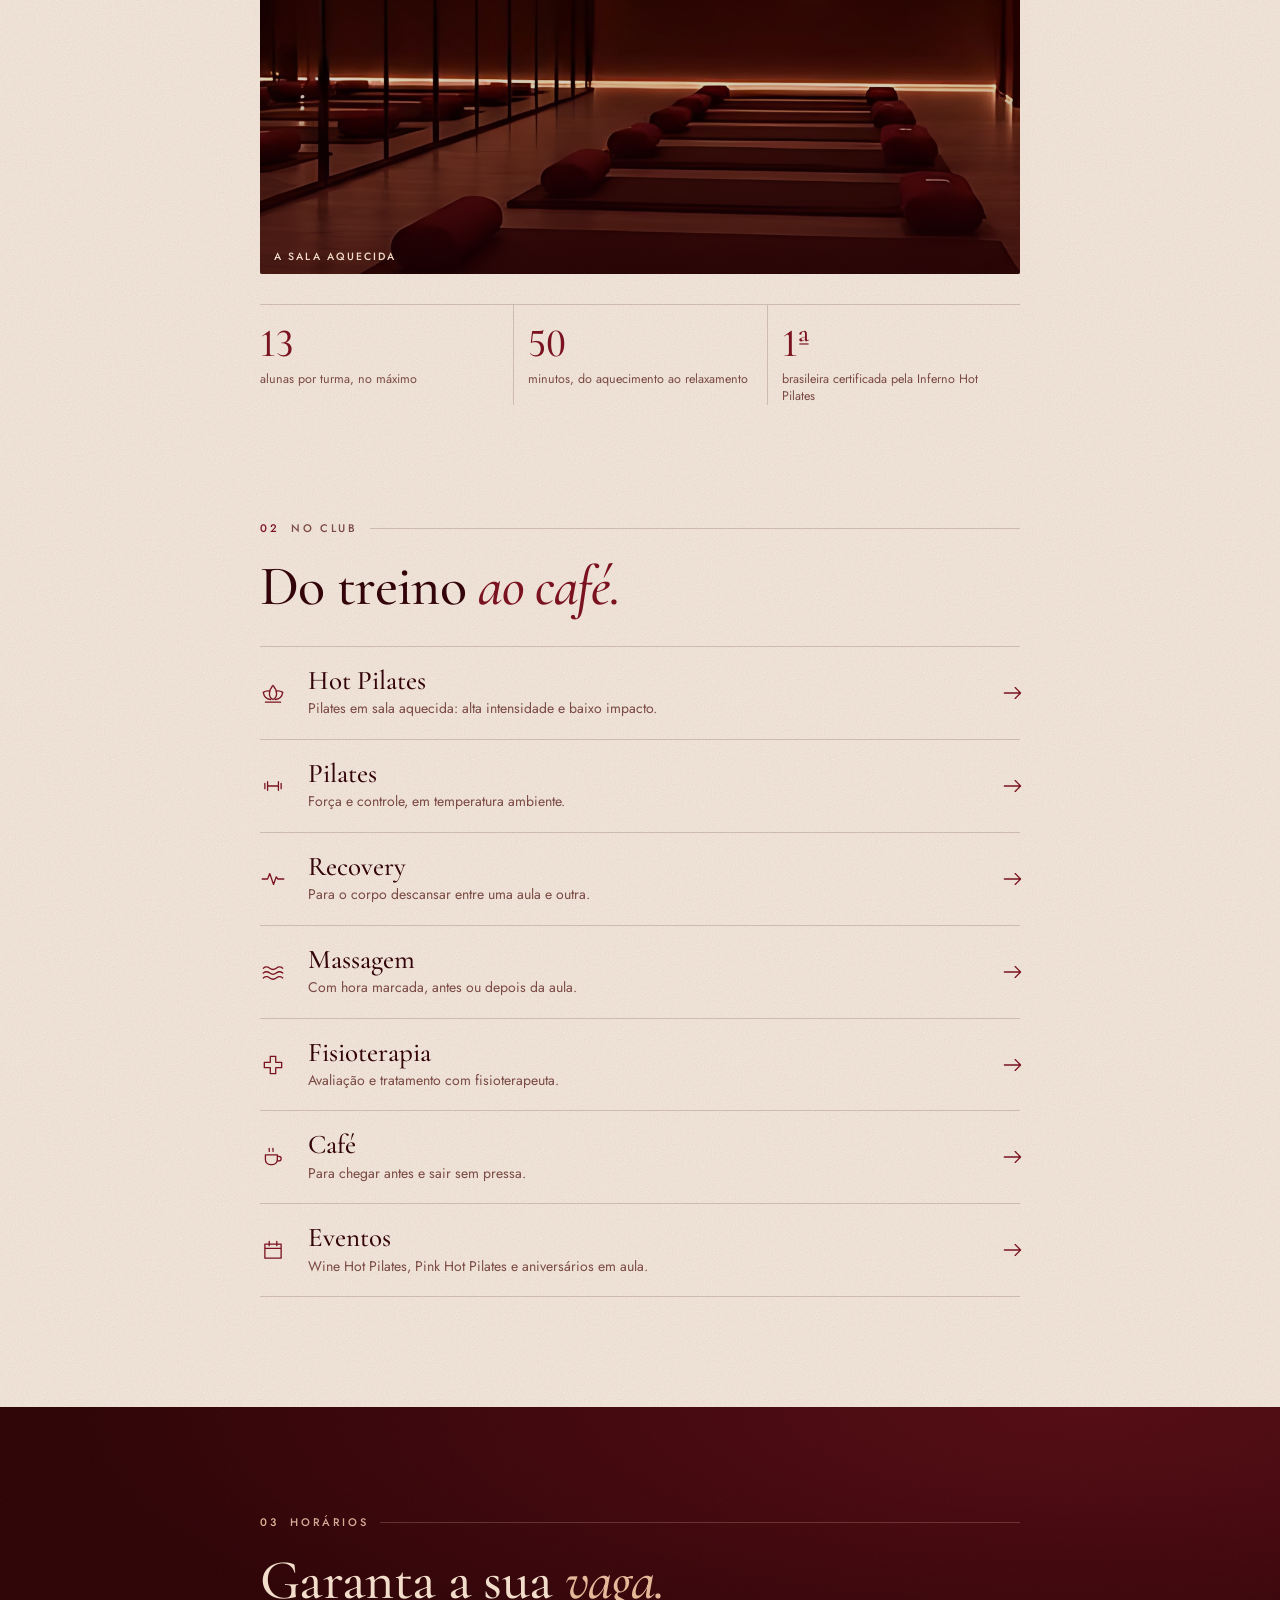
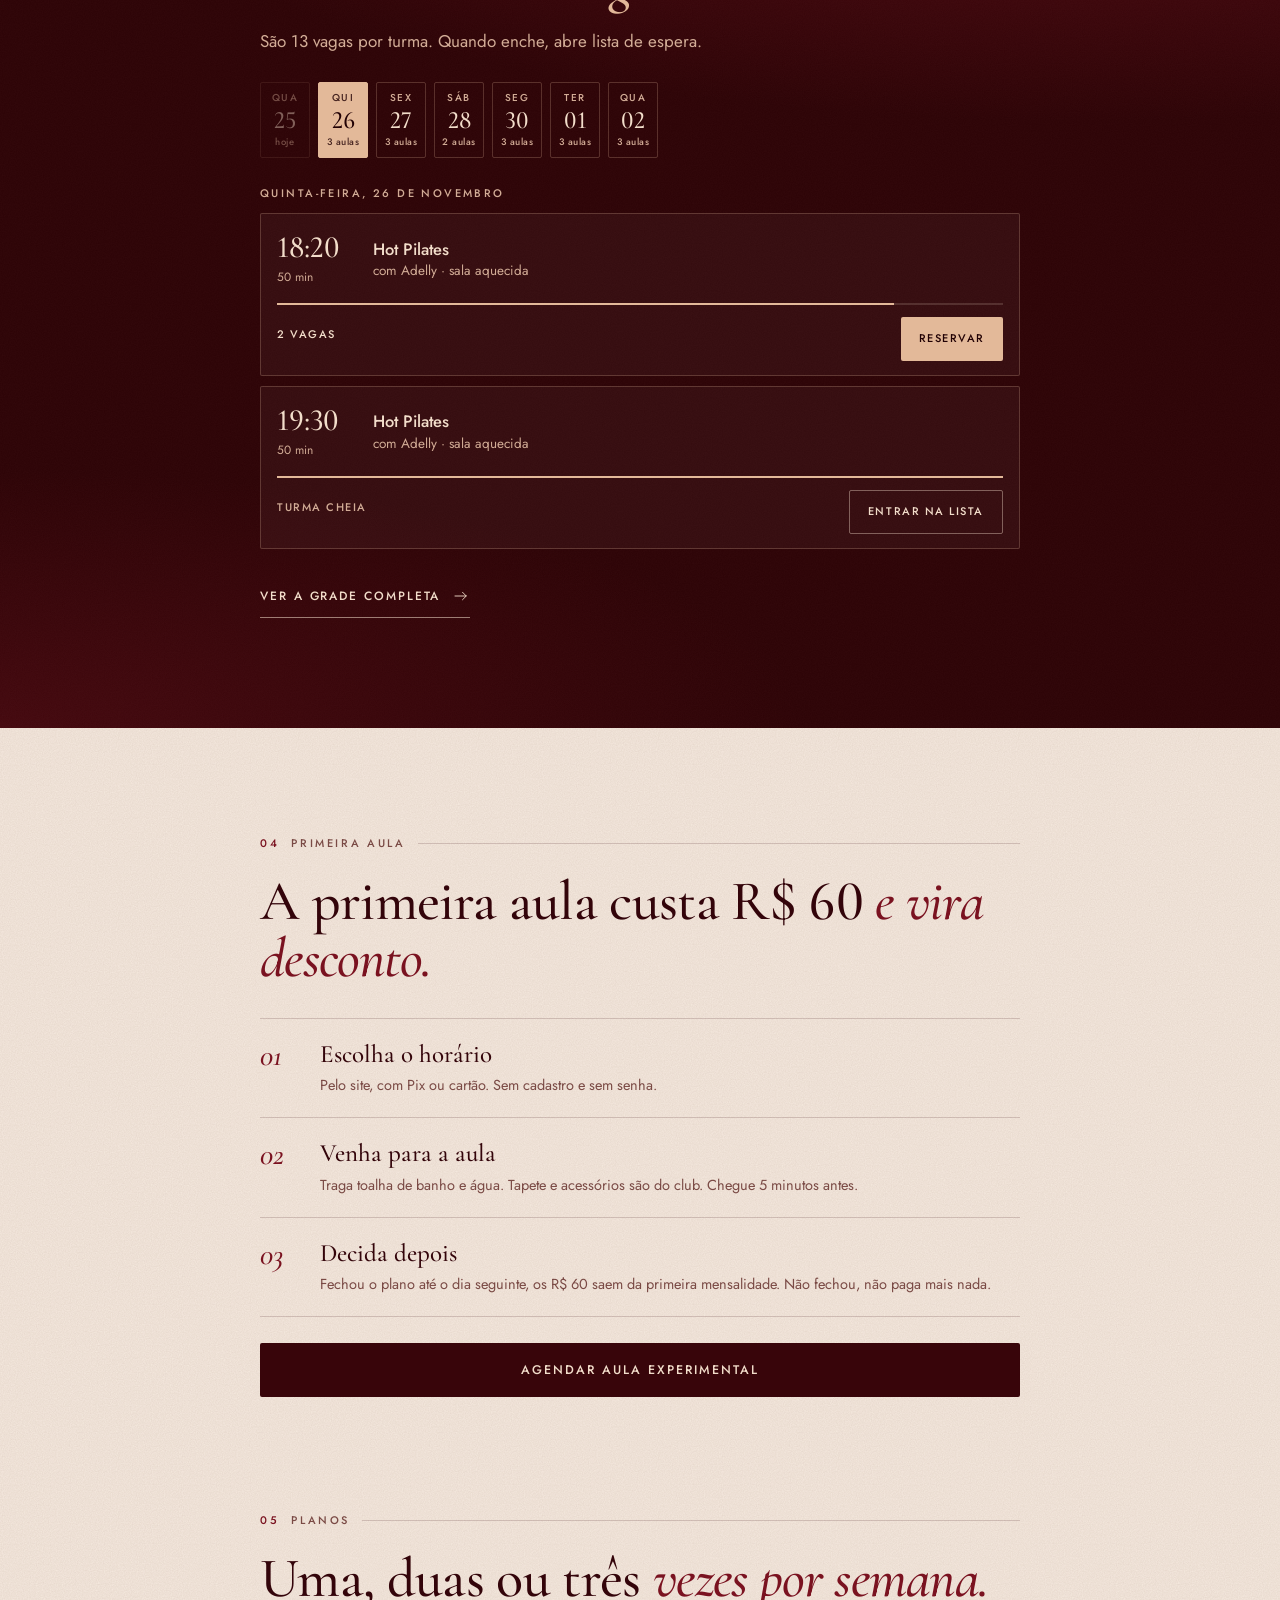
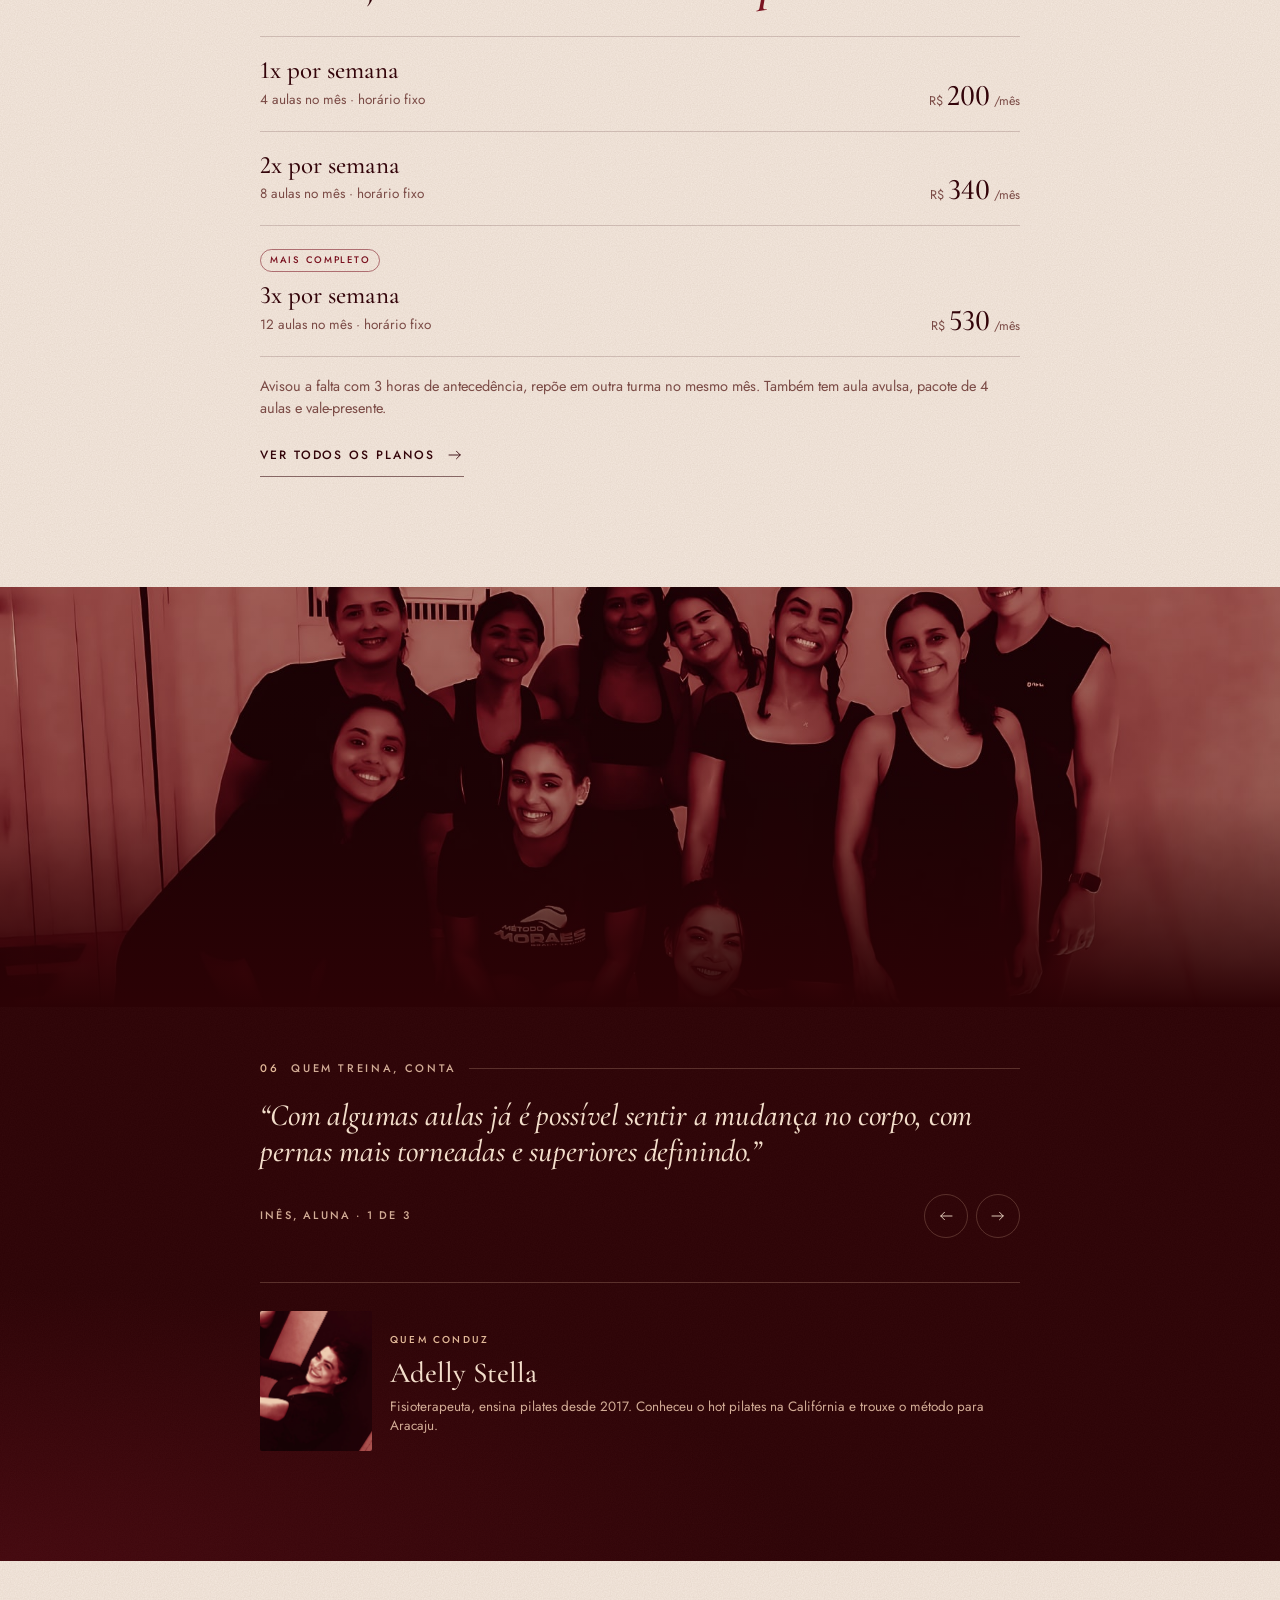
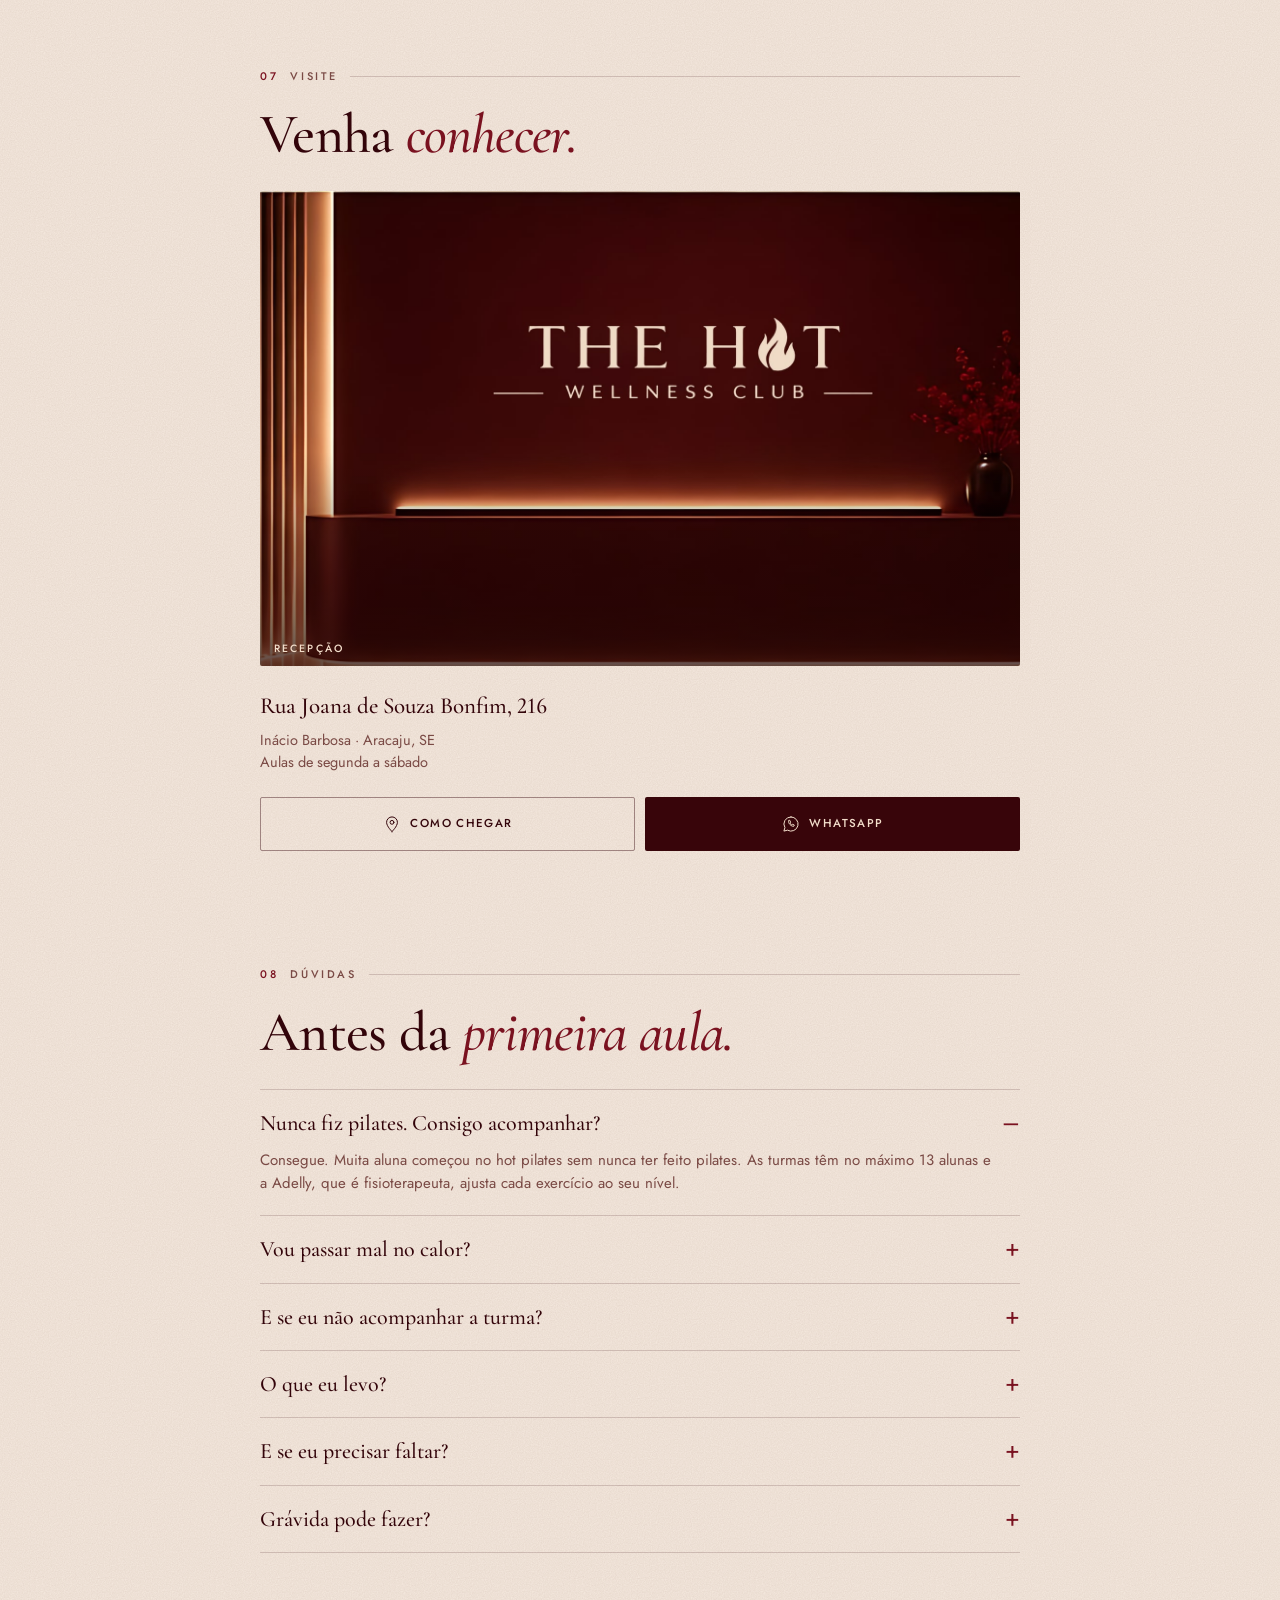
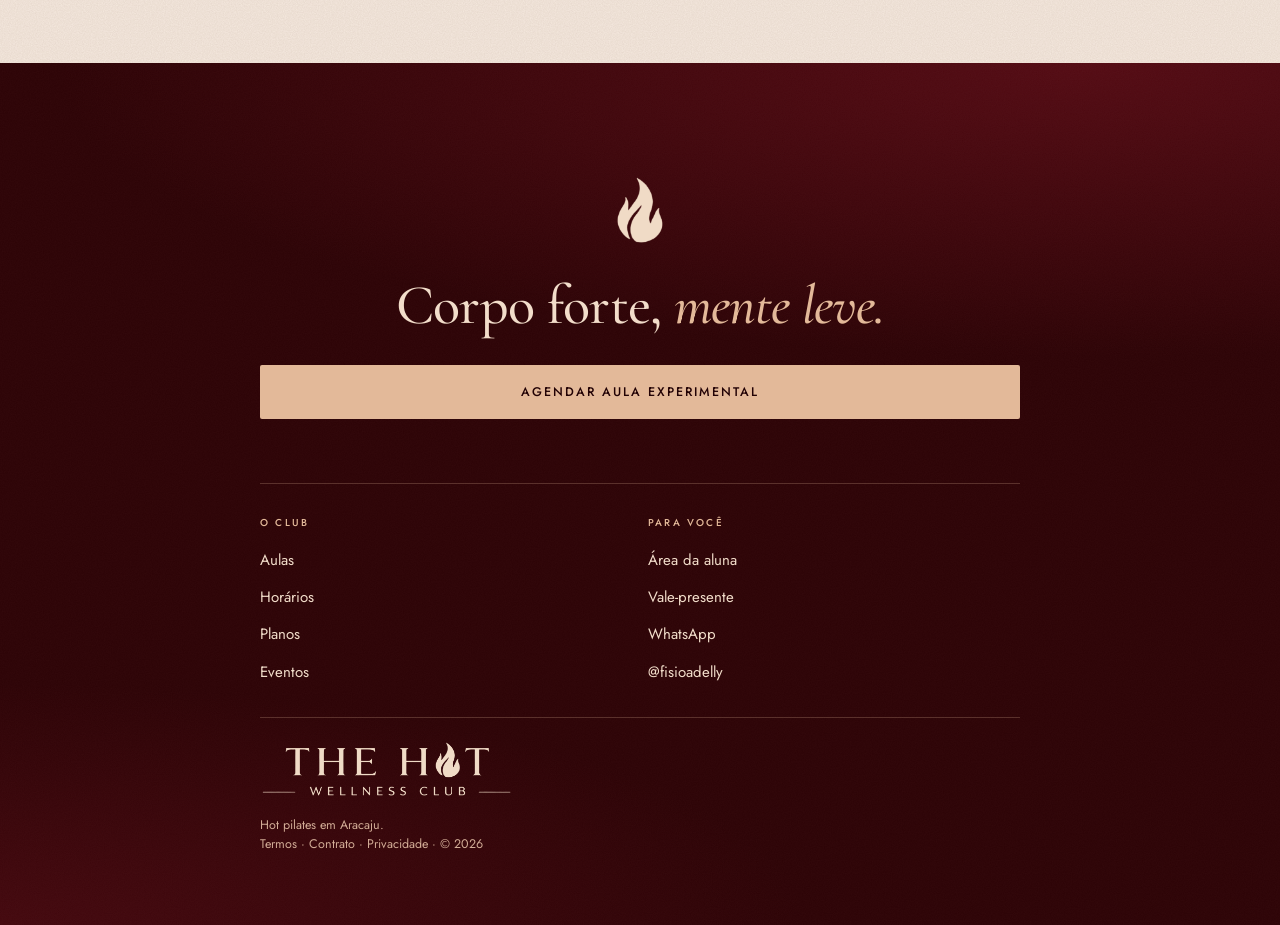
==== commit 00e9c31d: "Volta ao desenho da primeira versão, com fotos ampliadas e copy nova O visual da segunda versão foi " ====
--- a/index.html
+++ b/index.html
@@ -4,182 +4,653 @@
 <meta charset="utf-8">
 <meta name="viewport" content="width=device-width, initial-scale=1, viewport-fit=cover">
 <title>Hot Pilates em Aracaju · The Hot Wellness Club</title>
-<meta name="description" content="Hot pilates em sala aquecida, com no máximo 13 alunas por turma e fisioterapeuta em cada aula. Aula experimental a R$ 60, em Aracaju.">
+<meta name="description" content="Hot pilates em sala aquecida, com fisioterapeuta em cada aula e no máximo 13 alunas por turma. Aula experimental a R$ 60, em Aracaju.">
 <meta name="robots" content="noindex, nofollow">
-<meta name="theme-color" content="#1c0204">
-<meta property="og:type" content="website">
+<meta name="theme-color" content="#210104">
 <meta property="og:title" content="Hot Pilates em Aracaju · The Hot Wellness Club">
-<meta property="og:description" content="Hot pilates em sala aquecida, com no máximo 13 alunas por turma e fisioterapeuta em cada aula. Aula experimental a R$ 60, em Aracaju.">
-<meta property="og:image" content="https://kauebritto.github.io/the-hot-wellness-club/img/pose-1200.webp">
+<meta property="og:image" content="https://kauebritto.github.io/the-hot-wellness-club/img/f-pose.jpg">
 <link rel="icon" href="img/favicon.png" type="image/png">
-<link rel="apple-touch-icon" href="img/icone-180.png">
-<link rel="preconnect" href="https://fonts.googleapis.com">
-<link rel="preconnect" href="https://fonts.gstatic.com" crossorigin>
-<link rel="stylesheet" href="https://fonts.googleapis.com/css2?family=Albert+Sans:wght@400;500;600&family=Bodoni+Moda:ital,opsz,wght@0,6..96,400..500;1,6..96,400..500&family=DM+Mono:wght@400;500&display=swap">
-<link rel="preload" as="image" imagesrcset="img/pose-480.avif 480w, img/pose-800.avif 800w, img/pose-1200.avif 1200w, img/pose-1800.avif 1800w, img/pose-2400.avif 2400w" imagesizes="(min-width: 64rem) 46vw, 100vw" type="image/avif">
-<link rel="stylesheet" href="css/site.css">
+<link rel="preconnect" href="https://fonts.googleapis.com"><link rel="preconnect" href="https://fonts.gstatic.com" crossorigin>
+<link href="https://fonts.googleapis.com/css2?family=Cormorant+Garamond:ital,wght@0,400;0,500;0,600;1,400;1,500&family=Jost:wght@400;500&display=swap" rel="stylesheet">
+<link rel="preload" as="image" href="img/f-pose.jpg">
+<style>
+/* Desenho de aprovação do site The Hot Wellness Club. Não é o código do site. */
+:root{
+  --v950:#210104; --v900:#2C0205; --v800:#38050A; --v700:#4A0810; --v600:#5E0D17;
+  --carmim:#7A1220; --rosa:#B4675F; --champ:#E3B999; --champ-claro:#F2DDCA;
+  --papel:#F5EADF; --papel-2:#EDDDCD; --tinta:#33040A; --tinta-2:#7A4A45;
+  --fio:rgba(51,4,10,.17); --fio-escuro:rgba(227,185,153,.24);
+  --serifa:'Cormorant Garamond',Georgia,serif; --sem:'Jost',system-ui,sans-serif;
+}
+*{box-sizing:border-box;margin:0;padding:0;font-variant-numeric:lining-nums!important}
+html{-webkit-text-size-adjust:100%}
+body{font-family:var(--sem);font-size:16px;line-height:1.55;background:var(--v950);color:var(--tinta);-webkit-font-smoothing:antialiased;text-rendering:optimizeLegibility;font-variant-numeric:lining-nums;font-feature-settings:'lnum' 1}
+img{display:block;max-width:100%}
+a{color:inherit;text-decoration:none}
+button{font:inherit;color:inherit;background:none;border:0}
+svg.i{width:24px;height:24px;fill:none;stroke:currentColor;stroke-width:1.2;stroke-linecap:round;stroke-linejoin:round;flex:none}
+
+/* tons de cada faixa */
+.claro{--fundo:var(--papel);--fg:var(--tinta);--fg2:var(--tinta-2);--linha:var(--fio);--acento:var(--carmim);--cartao:#FBF4EC;--botao:var(--v800);--botao-fg:var(--champ-claro)}
+.escuro,body.noite .claro{--fundo:var(--v900);--fg:var(--champ-claro);--fg2:#D2AC96;--linha:var(--fio-escuro);--acento:var(--champ);--cartao:rgba(255,255,255,.04);--botao:var(--champ);--botao-fg:var(--v950)}
+body.noite .claro{--fundo:var(--v800)}
+
+.sec{position:relative;padding:76px 24px;background:var(--fundo);color:var(--fg);overflow:hidden}
+.sec>*{position:relative;z-index:1}
+.sec::after{content:"";position:absolute;inset:0;z-index:0;pointer-events:none;opacity:.5;mix-blend-mode:multiply;
+  background-image:url("data:image/svg+xml;utf8,<svg xmlns='http://www.w3.org/2000/svg' width='180' height='180'><filter id='n'><feTurbulence type='fractalNoise' baseFrequency='.85' numOctaves='2' stitchTiles='stitch'/><feColorMatrix values='0 0 0 0 .35  0 0 0 0 .2  0 0 0 0 .18  0 0 0 .32 0'/></filter><rect width='100%' height='100%' filter='url(%23n)'/></svg>")}
+.escuro.sec::after,body.noite .claro.sec::after{mix-blend-mode:screen;opacity:.16}
+.escuro.sec,body.noite .claro.sec{background:radial-gradient(130% 55% at 85% 0%,rgba(122,18,32,.5),transparent 62%),radial-gradient(90% 40% at 0% 100%,rgba(94,13,23,.45),transparent 70%),var(--fundo)}
+.sec.junto{padding-top:8px}
+
+.led{height:1px;border:0;background:linear-gradient(90deg,transparent,#F4D2B4 18%,#F4D2B4 82%,transparent);box-shadow:0 0 16px 1px rgba(244,190,150,.5),0 0 3px rgba(255,225,200,.9)}
+
+.rotulo{display:flex;align-items:center;gap:12px;font:500 11px/1 var(--sem);letter-spacing:.24em;text-transform:uppercase;color:var(--fg2);margin-bottom:24px}
+.rotulo b{font-weight:500;color:var(--acento)}
+.rotulo::after{content:"";flex:1;height:1px;background:var(--linha)}
+h1,h2,h3{font-weight:500}
+h2{font:500 40px/1.03 var(--serifa);letter-spacing:-.012em}
+h2 em,h1 em{font-style:italic;color:var(--acento)}
+.lead{font-size:17px;line-height:1.55;color:var(--fg2);margin-top:18px}
+
+.btn{display:flex;align-items:center;justify-content:center;gap:10px;height:54px;padding:0 22px;font:500 12.5px/1 var(--sem);letter-spacing:.16em;text-transform:uppercase;border-radius:2px;border:1px solid transparent;white-space:nowrap}
+.btn.p{background:var(--botao);color:var(--botao-fg)}
+.btn.s{border-color:color-mix(in srgb,var(--fg) 42%,transparent);color:var(--fg)}
+.link{display:inline-flex;gap:12px;align-items:center;font:500 12px/1 var(--sem);letter-spacing:.16em;text-transform:uppercase;padding:16px 0 12px;border-bottom:1px solid color-mix(in srgb,var(--fg) 55%,transparent);color:var(--fg)}
+.link svg{width:18px;height:18px}
+
+/* cabeçalho */
+.topo{position:fixed;top:0;left:0;right:0;z-index:30;height:64px;display:flex;align-items:center;justify-content:space-between;padding:0 20px;color:var(--champ-claro)}
+.topo.solido{background:rgba(33,1,4,.92);backdrop-filter:blur(14px)}
+.topo.solido::after{content:"";position:absolute;left:0;right:0;bottom:0;height:1px;background:linear-gradient(90deg,transparent,rgba(244,210,180,.75) 20%,rgba(244,210,180,.75) 80%,transparent);box-shadow:0 0 12px rgba(244,190,150,.45)}
+.topo .marca img{height:23px}
+.topo .acoes{display:flex;align-items:center;gap:6px}
+.topo .entrar,.topo .abre{display:flex;align-items:center;gap:10px;height:44px;padding:0 10px;font:500 11.5px/1 var(--sem);letter-spacing:.18em;text-transform:uppercase}
+.topo .abre i{display:block;width:22px;height:7px;border-top:1px solid;border-bottom:1px solid}
+.topo .abre i.x{width:auto;height:auto;border:0;font:300 26px/1 var(--sem);font-style:normal}
+.topo nav{display:none}
+
+/* barra fixa */
+.barra{position:fixed;left:0;right:0;bottom:0;z-index:30;display:flex;align-items:center;gap:10px;padding:11px 16px 22px;background:rgba(33,1,4,.95);backdrop-filter:blur(14px);color:var(--champ-claro)}
+.barra::before{content:"";position:absolute;left:0;right:0;top:0;height:1px;background:linear-gradient(90deg,transparent,rgba(244,210,180,.8) 20%,rgba(244,210,180,.8) 80%,transparent);box-shadow:0 0 12px rgba(244,190,150,.45)}
+.barra .txt{flex:1;min-width:0}
+.barra small{display:block;font:500 10px/1 var(--sem);letter-spacing:.2em;text-transform:uppercase;color:var(--champ)}
+.barra strong{display:block;font:500 22px/1.1 var(--serifa);margin-top:5px}
+.barra .btn{height:48px;padding:0 20px;background:var(--champ);color:var(--v950)}
+.barra .wa{width:48px;height:48px;border:1px solid rgba(227,185,153,.5);border-radius:50%;display:grid;place-items:center;color:var(--champ)}
+
+/* primeira tela */
+.hero{position:relative;min-height:729px;display:flex;flex-direction:column;justify-content:flex-end;padding:96px 24px 30px;color:var(--champ-claro);background:var(--v950);overflow:hidden}
+.hero .foto{position:absolute;inset:0;background:url(img/f-pose.jpg) 50% 12%/cover}
+.hero .foto::after{content:"";position:absolute;inset:0;background:linear-gradient(180deg,rgba(33,1,4,.66) 0,rgba(33,1,4,.14) 22%,rgba(33,1,4,.32) 44%,rgba(33,1,4,.9) 68%,#210104 92%)}
+.hero .foto::before{content:"";position:absolute;inset:0;z-index:1;opacity:.5;mix-blend-mode:overlay;background-image:url("data:image/svg+xml;utf8,<svg xmlns='http://www.w3.org/2000/svg' width='220' height='220'><filter id='n'><feTurbulence type='fractalNoise' baseFrequency='1.1' numOctaves='2' stitchTiles='stitch'/><feColorMatrix values='0 0 0 0 .5  0 0 0 0 .5  0 0 0 0 .5  0 0 0 .55 0'/></filter><rect width='100%' height='100%' filter='url(%23n)'/></svg>")}
+.hero>*{position:relative}
+.sobre{font:500 11px/1 var(--sem);letter-spacing:.26em;text-transform:uppercase;color:var(--champ)}
+.hero h1{font:500 62px/.94 var(--serifa);letter-spacing:-.018em;margin:16px 0 18px}
+.hero h1 em{color:var(--champ)}
+.hero p.sub{font-size:17px;line-height:1.5;color:#EBD3C0;max-width:19.5em}
+.hero .acoes{display:grid;gap:10px;margin-top:26px}
+.hero .btn.p{background:var(--champ);color:var(--v950)}
+.hero .btn.s{border-color:rgba(227,185,153,.5);color:var(--champ-claro)}
+.hero .nota{font-size:13px;line-height:1.45;color:#D2AC96;margin-top:14px}
+.proxima{position:relative;z-index:1;display:flex;align-items:center;gap:14px;padding:18px 24px;background:var(--v950);color:var(--champ-claro)}
+.proxima .pisca{width:8px;height:8px;border-radius:50%;background:#F4D2B4;box-shadow:0 0 10px 2px rgba(244,190,150,.7);flex:none}
+.proxima div{flex:1}
+.proxima small{display:block;font:500 10px/1 var(--sem);letter-spacing:.2em;text-transform:uppercase;color:var(--champ)}
+.proxima b{display:block;font:500 21px/1.15 var(--serifa);margin-top:6px}
+.proxima a{display:grid;place-items:center;width:44px;height:44px;border:1px solid rgba(227,185,153,.4);border-radius:50%;color:var(--champ)}
+
+/* o club */
+.quadro{position:relative;margin-top:34px;overflow:hidden;border-radius:2px}
+.quadro img{width:100%;aspect-ratio:4/3;object-fit:cover}
+.quadro figcaption{position:absolute;left:14px;bottom:12px;font:500 10.5px/1 var(--sem);letter-spacing:.2em;text-transform:uppercase;color:var(--champ-claro)}
+.quadro::after{content:"";position:absolute;inset:0;background:linear-gradient(180deg,transparent 55%,rgba(33,1,4,.7))}
+.quadro figcaption{z-index:1}
+.fatos{display:grid;grid-template-columns:repeat(3,1fr);margin-top:30px;border-top:1px solid var(--linha)}
+.fatos div{padding:18px 12px 0 0}
+.fatos div+div{padding-left:14px;border-left:1px solid var(--linha)}
+.fatos b{display:block;font:500 40px/1 var(--serifa);color:var(--acento)}
+.fatos span{display:block;font-size:12.5px;line-height:1.35;color:var(--fg2);margin-top:8px}
+
+/* lista do que tem no club */
+.servicos{margin-top:30px;border-bottom:1px solid var(--linha)}
+.servicos a{display:grid;grid-template-columns:34px 1fr 20px;gap:14px;align-items:center;padding:20px 0;border-top:1px solid var(--linha);min-height:84px}
+.servicos svg.i{color:var(--acento);width:26px;height:26px}
+.servicos h3{font:500 27px/1.05 var(--serifa)}
+.servicos p{font-size:14px;line-height:1.4;color:var(--fg2);margin-top:4px}
+.servicos .seta{width:18px;height:18px;color:var(--fg2)}
+
+/* horários */
+.semana{display:flex;gap:8px;margin:28px -24px 0;padding:0 24px;overflow:hidden}
+.dia{flex:0 0 50px;height:76px;display:flex;flex-direction:column;align-items:center;justify-content:center;gap:5px;border:1px solid var(--linha);border-radius:2px;color:var(--fg)}
+.dia small{font:500 10px/1 var(--sem);letter-spacing:.16em;text-transform:uppercase;color:var(--fg2)}
+.dia b{font:500 25px/1 var(--serifa)}
+.dia i{font:500 9.5px/1 var(--sem);font-style:normal;letter-spacing:.06em;color:var(--fg2)}
+.dia.sel{background:var(--botao);border-color:var(--botao);color:var(--botao-fg)}
+.dia.sel small,.dia.sel i{color:inherit;opacity:.8}
+.dia.sem{opacity:.42}
+.datado{font:500 11px/1 var(--sem);letter-spacing:.22em;text-transform:uppercase;color:var(--fg2);margin:30px 0 14px}
+.aulas{display:grid;gap:10px}
+.aula{display:grid;grid-template-columns:84px 1fr auto;column-gap:12px;align-items:center;padding:18px 16px 14px;background:var(--cartao);border:1px solid var(--linha);border-radius:2px}
+.aula .hora b{display:block;font:500 31px/1 var(--serifa)}
+.aula .hora small{display:block;font-size:12px;color:var(--fg2);margin-top:5px}
+.aula h3{font:500 16.5px/1.25 var(--sem)}
+.aula p{font-size:13.5px;line-height:1.35;color:var(--fg2);margin-top:3px}
+.aula .mini{display:grid;place-items:center;height:44px;padding:0 18px;font:500 11px/1 var(--sem);letter-spacing:.14em;text-transform:uppercase;border-radius:2px;background:var(--botao);color:var(--botao-fg)}
+.aula .mini.fila{background:none;border:1px solid color-mix(in srgb,var(--fg) 40%,transparent);color:var(--fg)}
+.aula .info{grid-column:2/-1}
+.aula .vagas{grid-column:1/-1;grid-row:2;margin-top:16px}
+.aula .vagas span{display:block}
+.aula .vagas em{display:none}
+.aula .situ{grid-column:1/3;grid-row:3;align-self:center;font:500 11px/1 var(--sem);letter-spacing:.14em;text-transform:uppercase;color:var(--fg)}
+.aula.cheia .situ{color:var(--fg2)}
+.aula .mini{grid-column:3;grid-row:3;margin-top:12px}
+.aula .vagas span{height:2px;background:color-mix(in srgb,var(--fg) 16%,transparent);position:relative}
+.aula .vagas span::after{content:"";position:absolute;left:0;top:0;bottom:0;width:var(--p);background:var(--acento)}
+.aula .vagas em{font:500 11px/1 var(--sem);font-style:normal;letter-spacing:.12em;text-transform:uppercase;color:var(--fg)}
+.aula.cheia .vagas em{color:var(--fg2)}
+.filtros{display:flex;gap:8px;margin:22px -24px 0;padding:0 24px;overflow:hidden}
+.filtros span{flex:none;display:grid;place-items:center;height:44px;padding:0 16px;border:1px solid var(--linha);border-radius:100px;font:500 12px/1 var(--sem);letter-spacing:.08em;color:var(--fg)}
+.filtros span.sel{background:var(--botao);border-color:var(--botao);color:var(--botao-fg)}
+
+/* passos */
+.passos{margin-top:30px;counter-reset:p}
+.passos li{list-style:none;display:grid;grid-template-columns:54px 1fr;gap:6px;padding:22px 0;border-top:1px solid var(--linha)}
+.passos li:last-child{border-bottom:1px solid var(--linha)}
+.passos li::before{counter-increment:p;content:"0" counter(p);font:500 30px/1 var(--serifa);font-style:italic;color:var(--acento)}
+.passos h3{font:500 25px/1.1 var(--serifa)}
+.passos p{font-size:14.5px;line-height:1.45;color:var(--fg2);margin-top:6px}
+
+/* planos */
+.planos{margin-top:28px;border-bottom:1px solid var(--linha)}
+.plano-l{display:grid;grid-template-columns:1fr auto;align-items:end;gap:10px;padding:20px 0;border-top:1px solid var(--linha)}
+.plano-l h3{font:500 25px/1.1 var(--serifa)}
+.plano-l p{font-size:13.5px;color:var(--fg2);margin-top:5px}
+.plano-l .preco{text-align:right;font:500 30px/1 var(--serifa)}
+.plano-l .preco small{font:400 12.5px/1 var(--sem);color:var(--fg2)}
+.selo{display:inline-block;font:500 9.5px/1 var(--sem);letter-spacing:.18em;text-transform:uppercase;padding:6px 9px;border:1px solid color-mix(in srgb,var(--acento) 55%,transparent);color:var(--acento);border-radius:100px;margin-bottom:10px}
+.abas{display:grid;grid-template-columns:repeat(3,1fr);margin-top:26px;border:1px solid var(--linha);border-radius:2px;padding:4px}
+.abas span{display:grid;place-items:center;height:44px;font:500 11.5px/1 var(--sem);letter-spacing:.12em;text-transform:uppercase;color:var(--fg2);border-radius:1px}
+.abas span.sel{background:var(--botao);color:var(--botao-fg)}
+.cartoes{display:grid;gap:12px;margin-top:18px}
+.cartao{padding:24px 22px 22px;background:var(--cartao);border:1px solid var(--linha);border-radius:2px}
+.cartao .nome{font:500 11px/1 var(--sem);letter-spacing:.22em;text-transform:uppercase;color:var(--fg2)}
+.cartao .valor{font:500 54px/1 var(--serifa);margin-top:14px;letter-spacing:-.01em}
+.cartao .valor small{font:500 21px/1 var(--serifa);margin-right:4px}
+.cartao .valor span{font:400 14px/1 var(--sem);color:var(--fg2);letter-spacing:0}
+.cartao ul{list-style:none;margin:16px 0 20px;border-top:1px solid var(--linha)}
+.cartao li{display:flex;justify-content:space-between;gap:12px;padding:11px 0;border-bottom:1px solid var(--linha);font-size:14.5px}
+.cartao li span{color:var(--fg2)}
+.cartao.destaque{background:var(--v800);border-color:var(--v800);--fg:var(--champ-claro);--fg2:#D2AC96;--linha:var(--fio-escuro);--acento:var(--champ);--botao:var(--champ);--botao-fg:var(--v950);color:var(--fg)}
+body.noite .cartao.destaque{background:var(--v600);border-color:var(--v600)}
+
+/* depoimento e Adelly */
+.faixa-foto{position:relative;height:300px;margin:-76px -24px 40px;background:url(img/f-comunidade.jpg) 50% 30%/cover}
+.faixa-foto::after{content:"";position:absolute;inset:0;background:linear-gradient(180deg,rgba(33,1,4,.2),rgba(44,2,5,.3) 50%,var(--v900))}
+blockquote{font:500 31px/1.16 var(--serifa);font-style:italic;letter-spacing:-.005em}
+.autora{display:flex;align-items:center;justify-content:space-between;margin-top:24px;font:500 11px/1 var(--sem);letter-spacing:.2em;text-transform:uppercase;color:var(--fg2)}
+.autora .passa{display:flex;gap:8px}
+.autora .passa span{display:grid;place-items:center;width:44px;height:44px;border:1px solid var(--linha);border-radius:50%;color:var(--fg)}
+.autora .passa svg{width:18px;height:18px}
+.conduz{display:grid;grid-template-columns:112px 1fr;gap:18px;align-items:center;margin-top:44px;padding-top:28px;border-top:1px solid var(--linha)}
+.conduz img{width:112px;height:140px;object-fit:cover;object-position:60% 30%;border-radius:2px}
+.conduz small{font:500 10px/1 var(--sem);letter-spacing:.22em;text-transform:uppercase;color:var(--acento)}
+.conduz h3{font:500 29px/1.05 var(--serifa);margin:8px 0 8px}
+.conduz p{font-size:13.5px;line-height:1.45;color:var(--fg2)}
+
+/* visite e dúvidas */
+.local{margin-top:26px;font:500 23px/1.25 var(--serifa)}
+.local small{display:block;font:400 14.5px/1.5 var(--sem);color:var(--fg2);margin-top:8px}
+.dupla{display:grid;grid-template-columns:1fr 1fr;gap:10px;margin-top:24px}
+.dupla .btn{min-width:0;padding:0 8px;gap:8px;letter-spacing:.12em;font-size:11.5px}
+.dupla .btn svg{width:20px;height:20px}
+.duvidas{margin-top:28px;border-bottom:1px solid var(--linha)}
+.duvidas div{border-top:1px solid var(--linha);padding:20px 0}
+.duvidas h3{display:flex;justify-content:space-between;gap:16px;font:500 22px/1.2 var(--serifa)}
+.duvidas h3::after{content:"+";font:400 24px/1 var(--sem);color:var(--acento)}
+.duvidas .aberta h3::after{content:"–"}
+.duvidas p{font-size:15px;line-height:1.55;color:var(--fg2);margin-top:12px;padding-right:26px}
+
+/* fecho e rodapé */
+.fecho{text-align:center;padding:84px 24px 124px}
+.fecho img.th{height:74px;margin:0 auto 30px}
+.fecho h2{font-size:44px}
+.fecho .btn{margin-top:30px}
+.rodape{position:relative;z-index:1;margin-top:64px;padding-top:34px;border-top:1px solid var(--linha);text-align:left;display:grid;grid-template-columns:1fr 1fr;gap:26px 16px}
+.rodape h4{font:500 10px/1 var(--sem);letter-spacing:.22em;text-transform:uppercase;color:var(--champ);margin-bottom:14px}
+.rodape a{display:block;font-size:15px;padding:7px 0;color:var(--fg)}
+.rodape .fim{grid-column:1/-1;padding-top:22px;border-top:1px solid var(--linha);font-size:12.5px;color:var(--fg2)}
+.rodape .fim img{height:58px;margin-bottom:18px}
+
+/* cabeça das páginas internas */
+.cabeca{padding:112px 24px 34px}
+.cabeca h1{font:500 50px/.98 var(--serifa);letter-spacing:-.015em}
+.cabeca .lead{font-size:16px;margin-top:14px}
+.cabeca .semana{margin-top:26px}
+.sec.lista{padding-top:6px;padding-bottom:120px}
+
+/* menu aberto */
+.menu-aberto{min-height:812px;padding:96px 24px 40px;display:flex;flex-direction:column}
+.menu-aberto nav a{display:flex;align-items:baseline;justify-content:space-between;padding:15px 0;border-bottom:1px solid var(--linha);font:500 35px/1.1 var(--serifa)}
+.menu-aberto nav a small{font:500 10px/1 var(--sem);letter-spacing:.22em;color:var(--fg2)}
+.menu-aberto .pe{margin-top:auto;padding-top:28px;display:grid;gap:10px}
+.menu-aberto .redes{display:flex;justify-content:space-between;margin-top:16px;font:500 11px/1 var(--sem);letter-spacing:.2em;text-transform:uppercase;color:var(--fg2)}
+
+/* folha da reserva */
+.fundo-folha{position:fixed;inset:0;background:rgba(20,0,2,.62);backdrop-filter:blur(3px);z-index:40}
+.folha{position:fixed;left:0;right:0;bottom:0;z-index:41;background:var(--papel);color:var(--tinta);border-radius:14px 14px 0 0;padding:12px 24px 30px;--fundo:var(--papel)}
+.folha::before{content:"";display:block;width:40px;height:4px;border-radius:4px;background:rgba(51,4,10,.22);margin:0 auto 20px}
+.folha .cab{display:flex;justify-content:space-between;align-items:flex-start;gap:12px}
+.folha .cab small{font:500 10.5px/1 var(--sem);letter-spacing:.22em;text-transform:uppercase;color:var(--carmim)}
+.folha .cab h2{font-size:34px;margin-top:10px}
+.folha .x{width:44px;height:44px;border:1px solid var(--fio);border-radius:50%;display:grid;place-items:center;font:300 22px/1 var(--sem);flex:none}
+.etapas{display:grid;grid-template-columns:repeat(3,1fr);gap:6px;margin:22px 0 4px}
+.etapas span{padding-top:10px;border-top:2px solid rgba(51,4,10,.16);font:500 10px/1 var(--sem);letter-spacing:.16em;text-transform:uppercase;color:var(--tinta-2)}
+.etapas span.on{border-color:var(--carmim);color:var(--tinta)}
+.opcoes{display:grid;gap:8px;margin-top:16px}
+.opcao{display:grid;grid-template-columns:22px 70px 1fr auto;gap:12px;align-items:center;min-height:62px;padding:0 16px;border:1px solid var(--fio);border-radius:2px;background:#FBF4EC}
+.opcao::before{content:"";width:20px;height:20px;border-radius:50%;border:1px solid rgba(51,4,10,.45)}
+.opcao b{font:500 26px/1 var(--serifa)}
+.opcao span{font-size:14.5px}
+.opcao em{font:500 10.5px/1 var(--sem);font-style:normal;letter-spacing:.12em;text-transform:uppercase;color:var(--tinta-2)}
+.opcao.sel{border-color:var(--v800);box-shadow:inset 0 0 0 1px var(--v800)}
+.opcao.sel::before{border-color:var(--v800);background:radial-gradient(circle,var(--v800) 0 5px,transparent 6px)}
+.opcao.off{opacity:.5}
+.folha .btn{margin-top:18px}
+.campo{margin-top:18px}
+.etapas+.campo{margin-top:24px}
+.campo label{display:block;font:500 11px/1 var(--sem);letter-spacing:.18em;text-transform:uppercase;color:var(--tinta-2);margin-bottom:9px}
+.campo div{height:56px;display:flex;align-items:center;padding:0 16px;border:1px solid rgba(51,4,10,.32);border-radius:2px;background:#FBF4EC;font-size:17px}
+.campo div.foco{border-color:var(--v800);box-shadow:inset 0 0 0 1px var(--v800)}
+.campo div i{width:1px;height:22px;background:var(--v800);margin-left:2px}
+.resumo{display:flex;justify-content:space-between;align-items:baseline;margin-top:20px;padding:16px 0;border-top:1px solid var(--fio);border-bottom:1px solid var(--fio)}
+.resumo span{font-size:14.5px;color:var(--tinta-2)}
+.resumo b{font:500 30px/1 var(--serifa)}
+.miudo{font-size:13px;line-height:1.45;color:var(--tinta-2);margin-top:12px}
+.feito{text-align:center;padding-top:6px}
+.feito .ok{width:72px;height:72px;margin:6px auto 22px;border-radius:50%;display:grid;place-items:center;border:1px solid var(--carmim);color:var(--carmim);box-shadow:0 0 0 8px rgba(122,18,32,.07)}
+.feito .ok svg{width:30px;height:30px}
+.feito h2{font-size:38px}
+.bilhete{margin-top:22px;border:1px solid var(--fio);background:#FBF4EC;text-align:left;border-radius:2px}
+.bilhete div{display:flex;justify-content:space-between;gap:14px;padding:14px 16px;font-size:15px}
+.bilhete div+div{border-top:1px solid var(--fio)}
+.bilhete span{color:var(--tinta-2)}
+.bilhete b{font-weight:500;text-align:right}
+
+/* computador */
+@media(min-width:900px){
+  .topo{height:84px;padding:0 56px;--pc:flex}
+  .topo .marca img{height:30px}
+  .topo nav{display:flex;gap:38px;font:500 12px/1 var(--sem);letter-spacing:.18em;text-transform:uppercase}
+  .topo .abre{display:none}
+  .topo .acoes{gap:26px}
+  .topo .acoes .btn{height:46px;background:var(--champ);color:var(--v950)}
+  .barra,.proxima{display:none}
+  .hero{min-height:900px;padding:0 56px 0 max(56px,calc(50vw - 640px));display:grid;grid-template-columns:minmax(0,1.05fr) minmax(0,.95fr);grid-template-rows:900px;align-items:center;column-gap:60px}
+  .hero .foto{position:relative;inset:auto;grid-column:2;grid-row:1;height:900px;margin-right:-56px;background-position:50% 22%}
+  .hero .foto::after{background:linear-gradient(90deg,#210104 0,rgba(33,1,4,.25) 34%,rgba(33,1,4,.05) 70%),linear-gradient(180deg,rgba(33,1,4,.55) 0,transparent 26%,transparent 70%,rgba(33,1,4,.6))}
+  .hero .texto{grid-column:1;grid-row:1;padding-bottom:40px}
+  .hero h1{font-size:104px;margin:22px 0 26px}
+  .hero p.sub{font-size:20px}
+  .hero .acoes{grid-template-columns:auto auto;justify-content:start;gap:14px;margin-top:38px}
+  .hero .btn{padding:0 34px;height:58px}
+  .hero .nota{font-size:14px;margin-top:20px}
+  .pc-faixa{display:flex!important;position:absolute;left:max(56px,calc(50vw - 640px));right:56px;bottom:0;z-index:2;align-items:center;gap:18px;padding:22px 0;border-top:1px solid var(--fio-escuro);color:var(--champ-claro)}
+  .sec{padding:120px max(56px,calc(50vw - 640px))}
+  h2{font-size:64px}
+}
+.pc-faixa{display:none}
+.pc-faixa .pisca{width:8px;height:8px;border-radius:50%;background:#F4D2B4;box-shadow:0 0 10px 2px rgba(244,190,150,.7)}
+.pc-faixa small{font:500 11px/1 var(--sem);letter-spacing:.2em;text-transform:uppercase;color:var(--champ)}
+.pc-faixa b{font:500 22px/1 var(--serifa)}
+.pc-faixa a{margin-left:auto;font:500 12px/1 var(--sem);letter-spacing:.18em;text-transform:uppercase;color:var(--champ)}
+
+/* site publicado */
+:root{color-scheme:dark}
+html{scroll-behavior:smooth}
+body{background:#210104;overflow-x:hidden}
+h1,h2,h3,blockquote,.local{overflow-wrap:break-word}
+[hidden]{display:none!important}
+img{height:auto}
+.hero .foto::before{content:none}
+.hero{min-height:max(600px,calc(100svh - 84px));padding-top:96px}
+.hero h1{font-size:clamp(40px,12.4vw,50px);line-height:.98;margin:14px 0 16px}
+.sec h2{font-size:clamp(34px,10vw,40px)}
+.duvidas div:not(.aberta) p{display:none}
+[data-ir],[data-abre],[data-passo],[data-fecha],.abre,.dia,.filtros span,.abas span,.duvidas h3,.opcao,.passa span,.marca{cursor:pointer;-webkit-tap-highlight-color:transparent}
+a:focus-visible,button:focus-visible{outline:2px solid #F4D2B4;outline-offset:3px}
+.fecho{padding-bottom:124px}
+.fecho img.th{width:auto}
+.rodape .fim img,.topo .marca img{width:auto}
+.folha{max-height:calc(100% - 70px);overflow-y:auto}
+.topo .acoes .btn{display:none}
+.barra{padding-bottom:calc(14px + env(safe-area-inset-bottom,0px))}
+@media(prefers-reduced-motion:no-preference){.folha:not([hidden]){animation:sobe .28s ease-out}@keyframes sobe{from{transform:translateY(24px);opacity:.4}}}
+@media(min-width:900px){
+  .topo nav a{cursor:pointer}
+  .topo .acoes .btn{display:flex;height:46px;background:var(--champ);color:var(--v950)}
+  .hero h1{font-size:clamp(56px,5.6vw,84px);line-height:.96;margin:22px 0 26px}
+  .hero p.sub{max-width:27em}
+  .sec{padding:110px max(56px,calc(50vw - 380px))}
+  .sec h2{font-size:56px}
+  .sec.cabeca{padding-top:160px}
+  .semana,.filtros{margin-inline:0;padding-inline:0}
+  .faixa-foto{margin:-110px calc(-1 * max(56px,50vw - 380px)) 56px;height:420px}
+  .fecho{padding-bottom:70px}
+  .menu-aberto{min-height:100vh}
+  .folha{left:50%;right:auto;bottom:auto;top:50%;width:460px;transform:translate(-50%,-50%);border-radius:14px;padding:28px 32px 32px;max-height:90vh}
+  .folha::before{display:none}
+  @keyframes sobe{from{transform:translate(-50%,-46%);opacity:.4}}
+}
+
+</style>
 </head>
 <body>
-<a class="pular" href="#conteudo">Ir para o conteúdo</a>
 <header class="topo">
-  <div class="caixa">
-    <a class="marca" href="index.html" aria-label="The Hot Wellness Club, página inicial"><img class="c" src="img/logo-nome.png" alt="" width="1606" height="306"><img class="v" src="img/logo-nome-vinho.png" alt="" width="1606" height="306"></a>
-    <nav aria-label="Principal"><a href="hot-pilates.html">Hot Pilates</a><a href="horarios.html">Horários</a><a href="planos.html">Planos</a><a href="index.html#club">O club</a></nav>
-    <div class="lado"><a class="aluna" href="#">Área da aluna</a><a class="btn" href="#reservar" data-reservar>Reservar</a><button class="abre" type="button">Menu</button></div>
-  </div>
+  <a class="marca" data-ir="inicio" aria-label="The Hot Wellness Club, início"><img src="img/logo-nome.png" alt="The Hot Wellness Club" width="1606" height="306"></a>
+  <nav aria-label="Menu"><a data-ir="inicio">O club</a><a data-ir="horarios">Horários</a><a data-ir="planos">Planos</a></nav>
+  <div class="acoes"><a class="entrar">Entrar</a><a class="btn" data-abre>Agendar experimental</a><button type="button" class="abre">Menu<i></i></button></div>
 </header>
-<div class="gaveta" aria-hidden="true">
-  <div class="cima"><img src="img/logo-nome.png" alt="The Hot Wellness Club" width="1606" height="306"><button class="fecha" type="button" aria-label="Fechar o menu">×</button></div>
-  <nav aria-label="Menu"><a href="index.html">Início<small>01</small></a><a href="hot-pilates.html">Hot Pilates<small>02</small></a><a href="horarios.html">Horários<small>03</small></a><a href="planos.html">Planos<small>04</small></a><a href="index.html#club">O club<small>05</small></a><a href="#">Área da aluna<small>06</small></a></nav>
-  <div class="pe"><a class="btn claro cheio" href="#reservar" data-reservar>Reservar aula experimental<span class="seta"><svg class="seta-svg" viewBox="0 0 24 24" aria-hidden="true"><path d="M5 12h14M13 6l6 6-6 6"/></svg></span></a><div class="contato"><span>WhatsApp</span><span>@fisioadelly</span><span>Aracaju, SE</span></div></div>
+<main class="vista" id="v-inicio">
+<section class="hero">
+  <div class="foto"></div>
+  <div class="texto">
+    <p class="sobre">The Hot Wellness Club · Aracaju</p>
+    <h1>Hot pilates, com <em>fisioterapeuta em cada aula.</em></h1>
+    <p class="sub">São 50 minutos em sala aquecida, em turmas de no máximo 13 alunas. Quem conduz é Adelly Stella, a primeira brasileira certificada pela Inferno Hot Pilates.</p>
+    <div class="acoes"><a class="btn p" data-abre>Agendar aula experimental</a><a class="btn s" data-ir="horarios">Ver horários com vaga</a></div>
+    <p class="nota">A aula experimental custa R$ 60. Fechou o plano até o dia seguinte, o valor sai da primeira mensalidade.</p>
+  </div>
+  <div class="pc-faixa"><span class="pisca"></span><small>Próxima turma com vaga</small><b>Quinta, 26 de novembro · 18:00 · Hot Pilates</b><a data-abre>Reservar esta aula →</a></div>
+</section>
+<hr class="led">
+<div class="proxima"><span class="pisca"></span><div><small>Próxima turma com vaga</small><b>Quinta, 26 nov · 18:00</b></div><a aria-label="Reservar esta aula" data-abre><svg class="i" viewBox="0 0 24 24" aria-hidden="true"><path d="M4 12h15M14 7l5 5-5 5"/></svg></a></div>
+
+<section class="sec claro">
+  <p class="rotulo"><b>01</b> A aula</p>
+  <h2>Como é <em>a aula.</em></h2>
+  <p class="lead">A sala já está aquecida quando você entra. A luz é vermelha e baixa, a música é alta e as séries não param: força e resistência, sem impacto nas articulações. Os últimos minutos são para desacelerar.</p>
+  <figure class="quadro"><img src="img/sala.jpg" alt="Sala de aula do The Hot, com luz quente e tapetes em fila" width="1800" height="996" loading="lazy"><figcaption>A sala aquecida</figcaption></figure>
+  <div class="fatos">
+    <div><b>13</b><span>alunas por turma, no máximo</span></div>
+    <div><b>50</b><span>minutos, do aquecimento ao relaxamento</span></div>
+    <div><b>1ª</b><span>brasileira certificada pela Inferno Hot Pilates</span></div>
+  </div>
+</section>
+
+<section class="sec claro junto">
+  <p class="rotulo"><b>02</b> No club</p>
+  <h2>Do treino <em>ao café.</em></h2>
+  <div class="servicos">
+    <a><svg class="i" viewBox="0 0 24 24" aria-hidden="true"><path d="M12 5c2.2 2.4 3.3 5 3.3 7.6 0 2.3-1.3 4.4-3.3 5.4-2-1-3.3-3.1-3.3-5.4C8.7 10 9.8 7.4 12 5Z"/><path d="M8.9 10.2C6.6 9.9 4.6 10.3 3 11.4c.6 3.6 3.2 6.2 6.9 6.6"/><path d="M15.1 10.2c2.3-.3 4.3.1 5.9 1.2-.6 3.6-3.2 6.2-6.9 6.6"/><path d="M5 20.5h14"/></svg><div><h3>Hot Pilates</h3><p>Pilates em sala aquecida: alta intensidade e baixo impacto.</p></div><svg class="i seta" viewBox="0 0 24 24" aria-hidden="true"><path d="M4 12h15M14 7l5 5-5 5"/></svg></a>
+    <a><svg class="i" viewBox="0 0 24 24" aria-hidden="true"><path d="M7 8v8M4.5 9.5v5M17 8v8M19.5 9.5v5M7 12h10"/></svg><div><h3>Pilates</h3><p>Força e controle, em temperatura ambiente.</p></div><svg class="i seta" viewBox="0 0 24 24" aria-hidden="true"><path d="M4 12h15M14 7l5 5-5 5"/></svg></a>
+    <a><svg class="i" viewBox="0 0 24 24" aria-hidden="true"><path d="M2 12h5l2-5 3.5 10 2.5-7 1.5 2H22"/></svg><div><h3>Recovery</h3><p>Para o corpo descansar entre uma aula e outra.</p></div><svg class="i seta" viewBox="0 0 24 24" aria-hidden="true"><path d="M4 12h15M14 7l5 5-5 5"/></svg></a>
+    <a><svg class="i" viewBox="0 0 24 24" aria-hidden="true"><path d="M3 8.5c2-1.6 4-1.6 6 0s4 1.6 6 0 4-1.6 6 0M3 13c2-1.6 4-1.6 6 0s4 1.6 6 0 4-1.6 6 0M3 17.5c2-1.6 4-1.6 6 0s4 1.6 6 0 4-1.6 6 0"/></svg><div><h3>Massagem</h3><p>Com hora marcada, antes ou depois da aula.</p></div><svg class="i seta" viewBox="0 0 24 24" aria-hidden="true"><path d="M4 12h15M14 7l5 5-5 5"/></svg></a>
+    <a><svg class="i" viewBox="0 0 24 24" aria-hidden="true"><path d="M9.5 4h5v5.5H20v5h-5.5V20h-5v-5.5H4v-5h5.5Z"/></svg><div><h3>Fisioterapia</h3><p>Avaliação e tratamento com fisioterapeuta.</p></div><svg class="i seta" viewBox="0 0 24 24" aria-hidden="true"><path d="M4 12h15M14 7l5 5-5 5"/></svg></a>
+    <a><svg class="i" viewBox="0 0 24 24" aria-hidden="true"><path d="M5 10h11v4.5a4.5 4.5 0 0 1-4.5 4.5h-2A4.5 4.5 0 0 1 5 14.5ZM16 11.5h1.5a2 2 0 0 1 0 4H16M8.5 4c-.8 1 .8 1.7 0 2.8M12 4c-.8 1 .8 1.7 0 2.8"/></svg><div><h3>Café</h3><p>Para chegar antes e sair sem pressa.</p></div><svg class="i seta" viewBox="0 0 24 24" aria-hidden="true"><path d="M4 12h15M14 7l5 5-5 5"/></svg></a>
+    <a><svg class="i" viewBox="0 0 24 24" aria-hidden="true"><path d="M4.5 6.5h15v13h-15ZM4.5 10.5h15M8.5 4v4M15.5 4v4"/></svg><div><h3>Eventos</h3><p>Wine Hot Pilates, Pink Hot Pilates e aniversários em aula.</p></div><svg class="i seta" viewBox="0 0 24 24" aria-hidden="true"><path d="M4 12h15M14 7l5 5-5 5"/></svg></a>
+  </div>
+</section>
+
+<section class="sec escuro">
+  <p class="rotulo"><b>03</b> Horários</p>
+  <h2>Garanta a sua <em>vaga.</em></h2>
+  <p class="lead">São 13 vagas por turma. Quando enche, abre lista de espera.</p>
+  <div class="semana" role="tablist" aria-label="Dias"><button class="dia sem"><small>qua</small><b>25</b><i>hoje</i></button><button class="dia sel"><small>qui</small><b>26</b><i>3 aulas</i></button><button class="dia"><small>sex</small><b>27</b><i>3 aulas</i></button><button class="dia"><small>sáb</small><b>28</b><i>2 aulas</i></button><button class="dia"><small>seg</small><b>30</b><i>3 aulas</i></button><button class="dia"><small>ter</small><b>01</b><i>3 aulas</i></button><button class="dia"><small>qua</small><b>02</b><i>3 aulas</i></button></div>
+  <p class="datado">Quinta-feira, 26 de novembro</p>
+  <div class="aulas">
+    <article class="aula ">
+  <div class="hora"><b>18:20</b><small>50 min</small></div>
+  <div class="info"><h3>Hot Pilates</h3><p>com Adelly · sala aquecida</p></div>
+  <a class="mini ">Reservar</a>
+  <div class="vagas"><span style="--p:85%"></span></div><p class="situ">2 vagas</p>
+</article>
+    <article class="aula cheia">
+  <div class="hora"><b>19:30</b><small>50 min</small></div>
+  <div class="info"><h3>Hot Pilates</h3><p>com Adelly · sala aquecida</p></div>
+  <a class="mini fila">Entrar na lista</a>
+  <div class="vagas"><span style="--p:100%"></span></div><p class="situ">Turma cheia</p>
+</article>
+  </div>
+  <a class="link" style="margin-top:22px" data-ir="horarios">Ver a grade completa <svg class="i" viewBox="0 0 24 24" aria-hidden="true"><path d="M4 12h15M14 7l5 5-5 5"/></svg></a>
+</section>
+
+<section class="sec claro">
+  <p class="rotulo"><b>04</b> Primeira aula</p>
+  <h2>A primeira aula custa R$ 60 <em>e vira desconto.</em></h2>
+  <ol class="passos">
+    <li><div><h3>Escolha o horário</h3><p>Pelo site, com Pix ou cartão. Sem cadastro e sem senha.</p></div></li>
+    <li><div><h3>Venha para a aula</h3><p>Traga toalha de banho e água. Tapete e acessórios são do club. Chegue 5 minutos antes.</p></div></li>
+    <li><div><h3>Decida depois</h3><p>Fechou o plano até o dia seguinte, os R$ 60 saem da primeira mensalidade. Não fechou, não paga mais nada.</p></div></li>
+  </ol>
+  <a class="btn p" style="margin-top:26px" data-abre>Agendar aula experimental</a>
+</section>
+
+<section class="sec claro junto">
+  <p class="rotulo"><b>05</b> Planos</p>
+  <h2>Uma, duas ou três <em>vezes por semana.</em></h2>
+  <div class="planos">
+    <div class="plano-l"><div><h3>1x por semana</h3><p>4 aulas no mês · horário fixo</p></div><div class="preco"><small>R$ </small>200<small> /mês</small></div></div>
+    <div class="plano-l"><div><h3>2x por semana</h3><p>8 aulas no mês · horário fixo</p></div><div class="preco"><small>R$ </small>340<small> /mês</small></div></div>
+    <div class="plano-l"><div><span class="selo">Mais completo</span><h3>3x por semana</h3><p>12 aulas no mês · horário fixo</p></div><div class="preco"><small>R$ </small>530<small> /mês</small></div></div>
+  </div>
+  <p class="lead" style="font-size:14.5px">Avisou a falta com 3 horas de antecedência, repõe em outra turma no mesmo mês. Também tem aula avulsa, pacote de 4 aulas e vale-presente.</p>
+  <a class="link" style="margin-top:10px" data-ir="planos">Ver todos os planos <svg class="i" viewBox="0 0 24 24" aria-hidden="true"><path d="M4 12h15M14 7l5 5-5 5"/></svg></a>
+</section>
+
+<section class="sec escuro">
+  <div class="faixa-foto"></div>
+  <p class="rotulo"><b>06</b> Quem treina, conta</p>
+  <blockquote>“Com algumas aulas já é possível sentir a mudança no corpo, com pernas mais torneadas e superiores definindo.”</blockquote>
+  <div class="autora"><span>Inês, aluna · 1 de 3</span><span class="passa"><span><svg class="i" viewBox="0 0 24 24" aria-hidden="true"><path d="M20 12H5M10 7l-5 5 5 5"/></svg></span><span><svg class="i" viewBox="0 0 24 24" aria-hidden="true"><path d="M4 12h15M14 7l5 5-5 5"/></svg></span></span></div>
+  <div class="conduz">
+    <img src="img/f-adelly.jpg" alt="Adelly Stella sorrindo na sala de aula" width="900" height="1350" loading="lazy">
+    <div><small>Quem conduz</small><h3>Adelly Stella</h3><p>Fisioterapeuta, ensina pilates desde 2017. Conheceu o hot pilates na Califórnia e trouxe o método para Aracaju.</p></div>
+  </div>
+</section>
+
+<section class="sec claro">
+  <p class="rotulo"><b>07</b> Visite</p>
+  <h2>Venha <em>conhecer.</em></h2>
+  <figure class="quadro" style="margin-top:28px"><img src="img/recepcao.jpg" alt="Recepção do The Hot Wellness Club" style="aspect-ratio:16/10" width="1800" height="986" loading="lazy"><figcaption>Recepção</figcaption></figure>
+  <p class="local">Rua Joana de Souza Bonfim, 216<small>Inácio Barbosa · Aracaju, SE<br>Aulas de segunda a sábado</small></p>
+  <div class="dupla"><a class="btn s"><svg class="i" viewBox="0 0 24 24" aria-hidden="true"><path d="M12 21s6.5-6 6.5-11A6.5 6.5 0 0 0 5.5 10c0 5 6.5 11 6.5 11Z"/><circle cx="12" cy="10" r="2.3"/></svg> Como chegar</a><a class="btn p"><svg class="i" viewBox="0 0 24 24" aria-hidden="true"><path d="M12 3.5a8.5 8.5 0 0 0-7.3 12.8L3.5 20.5l4.3-1.1A8.5 8.5 0 1 0 12 3.5Z"/><path d="M9 8.3c-.6 2.7 3 6.6 6.2 6.5l.8-1.5-2-1-1 .9c-1-.4-1.9-1.4-2.3-2.3l.9-1-1-2Z"/></svg> WhatsApp</a></div>
+</section>
+
+<section class="sec claro junto">
+  <p class="rotulo"><b>08</b> Dúvidas</p>
+  <h2>Antes da <em>primeira aula.</em></h2>
+  <div class="duvidas">
+    <div class="aberta"><h3>Nunca fiz pilates. Consigo acompanhar?</h3><p>Consegue. Muita aluna começou no hot pilates sem nunca ter feito pilates. As turmas têm no máximo 13 alunas e a Adelly, que é fisioterapeuta, ajusta cada exercício ao seu nível.</p></div>
+    <div><h3>Vou passar mal no calor?</h3><p>A sala é aquecida para o corpo render mais. Você pode pausar e beber água quando precisar.</p></div>
+    <div><h3>E se eu não acompanhar a turma?</h3><p>Com 13 alunas, dá para a professora ver cada uma e corrigir na hora. Você faz no seu ritmo.</p></div>
+    <div><h3>O que eu levo?</h3><p>Toalha de banho (obrigatória), garrafinha de água e roupa leve. Tapete e acessórios são do club.</p></div>
+    <div><h3>E se eu precisar faltar?</h3><p>Avisando pelo app com pelo menos 3 horas de antecedência, você ganha uma reposição para usar em outra turma com vaga até o fim do mês.</p></div>
+    <div><h3>Grávida pode fazer?</h3><p>O hot pilates não é indicado durante a gestação.</p></div>
+  </div>
+</section>
+
+<section class="sec escuro fecho">
+  <img class="th" src="img/logo-chama.png" alt="" width="336" height="459">
+  <h2>Corpo forte, <em>mente leve.</em></h2>
+  <a class="btn p" data-abre>Agendar aula experimental</a>
+  <footer class="rodape">
+    <div><h4>O club</h4><a>Aulas</a><a>Horários</a><a>Planos</a><a>Eventos</a></div>
+    <div><h4>Para você</h4><a>Área da aluna</a><a>Vale-presente</a><a>WhatsApp</a><a>@fisioadelly</a></div>
+    <div class="fim"><img src="img/logo-completa.png" alt="The Hot Wellness Club" width="1948" height="446">Hot pilates em Aracaju.<br>Termos · Contrato · Privacidade · © 2026</div>
+  </footer>
+</section></main>
+<main class="vista" id="v-horarios" hidden>
+<section class="sec escuro cabeca">
+  <p class="rotulo">Horários</p>
+  <h1 style="font:500 50px/.98 var(--serifa)">Reserve a sua <em>aula.</em></h1>
+  <div class="filtros"><span class="sel">Tudo</span><span>Hot Pilates</span><span>Pilates</span><span>Recovery</span><span>Massagem</span></div>
+  <div class="semana" role="tablist" aria-label="Dias"><button class="dia sem"><small>qua</small><b>25</b><i>hoje</i></button><button class="dia sel"><small>qui</small><b>26</b><i>3 aulas</i></button><button class="dia"><small>sex</small><b>27</b><i>3 aulas</i></button><button class="dia"><small>sáb</small><b>28</b><i>2 aulas</i></button><button class="dia"><small>seg</small><b>30</b><i>3 aulas</i></button><button class="dia"><small>ter</small><b>01</b><i>3 aulas</i></button><button class="dia"><small>qua</small><b>02</b><i>3 aulas</i></button></div>
+</section>
+<section class="sec claro lista">
+  <p class="datado">Quinta-feira, 26 de novembro</p>
+  <div class="aulas">
+    <article class="aula ">
+  <div class="hora"><b>07:00</b><small>50 min</small></div>
+  <div class="info"><h3>Pilates</h3><p>com Adelly · temperatura ambiente</p></div>
+  <a class="mini" data-abre>Reservar</a>
+  <div class="vagas"><span style="--p:38%"></span></div><p class="situ">8 vagas</p>
+</article>
+    <article class="aula ">
+  <div class="hora"><b>16:00</b><small>50 min</small></div>
+  <div class="info"><h3>Hot Pilates</h3><p>com Adelly · sala aquecida</p></div>
+  <a class="mini" data-abre>Reservar</a>
+  <div class="vagas"><span style="--p:77%"></span></div><p class="situ">3 vagas</p>
+</article>
+    <article class="aula ">
+  <div class="hora"><b>17:00</b><small>30 min</small></div>
+  <div class="info"><h3>Recovery</h3><p>sessão individual</p></div>
+  <a class="mini" data-abre>Reservar</a>
+  <div class="vagas"><span style="--p:60%"></span></div><p class="situ">2 horários livres</p>
+</article>
+    <article class="aula ">
+  <div class="hora"><b>18:00</b><small>50 min</small></div>
+  <div class="info"><h3>Hot Pilates</h3><p>com Adelly · sala aquecida</p></div>
+  <a class="mini" data-abre>Reservar</a>
+  <div class="vagas"><span style="--p:92%"></span></div><p class="situ">Última vaga</p>
+</article>
+    <article class="aula cheia">
+  <div class="hora"><b>19:30</b><small>50 min</small></div>
+  <div class="info"><h3>Hot Pilates</h3><p>com Adelly · sala aquecida</p></div>
+  <a class="mini fila">Entrar na lista</a>
+  <div class="vagas"><span style="--p:100%"></span></div><p class="situ">Turma cheia</p>
+</article>
+  </div>
+</section></main>
+<main class="vista" id="v-planos" hidden>
+<section class="sec escuro cabeca">
+  <p class="rotulo">Planos</p>
+  <h1 style="font:500 50px/.98 var(--serifa)">Planos <em>e valores.</em></h1>
+  <p class="lead">Horário fixo toda semana, com reposição quando você avisa a falta.</p>
+</section>
+<section class="sec claro lista" style="padding-top:28px">
+  <div class="abas" style="margin-top:0"><span class="sel">Mensal</span><span>Pacotes</span><span>Avulsa</span></div>
+  <div class="cartoes" data-grupo="0">
+    <div class="cartao ">
+  
+  <p class="nome">1x por semana</p>
+  <p class="valor"><small>R$</small>200 <span>/mês</span></p>
+  <ul><li><span>Aulas no mês</span>4</li><li><span>Reposição</span>1 por mês</li></ul>
+  <a class="btn s">Quero este plano</a>
 </div>
-<main id="conteudo">
-
-<section class="hero">
-  <picture class="hero-foto"><source type="image/avif" srcset="img/pose-480.avif 480w, img/pose-800.avif 800w, img/pose-1200.avif 1200w, img/pose-1800.avif 1800w, img/pose-2400.avif 2400w" sizes="(min-width: 64rem) 42vw, 100vw"><img src="img/pose-800.webp" srcset="img/pose-480.webp 480w, img/pose-800.webp 800w, img/pose-1200.webp 1200w, img/pose-1800.webp 1800w, img/pose-2400.webp 2400w" sizes="(min-width: 64rem) 42vw, 100vw" alt="Aluna em alongamento de quadril na sala aquecida, sob luz vermelha" width="2416" height="3620" fetchpriority="high" decoding="sync"></picture>
-  <div class="hero-texto">
-    <p class="rotulo">Hot Pilates · Aracaju</p>
-    <h1>A sala esquenta.<br><em>O corpo responde.</em></h1>
-    <p class="lead">Cinquenta minutos de pilates em sala aquecida, com luz vermelha e música alta. Quem conduz é Adelly Stella, a primeira brasileira certificada pela Inferno Hot Pilates.</p>
-    <div class="hero-acoes"><a class="btn" href="#reservar" data-reservar><span class="longo">Reservar aula experimental</span><span class="curto">Reservar experimental</span><span class="vale">R$ 60</span><span class="seta"><svg class="seta-svg" viewBox="0 0 24 24" aria-hidden="true"><path d="M5 12h14M13 6l6 6-6 6"/></svg></span></a><a class="link" href="horarios.html" >Ver os horários da semana <svg class="seta-svg" viewBox="0 0 24 24" aria-hidden="true"><path d="M5 12h14M13 6l6 6-6 6"/></svg></a></div>
-    <p class="nota">Fechou o plano até o dia seguinte? Os R$ 60 saem da primeira mensalidade.</p>
-  </div>
-  <a class="agora" href="#reservar" data-reservar><i class="chama"></i><span>Próxima turma com vaga · <span data-proxima><b>hoje</b></span></span><svg class="seta-svg" viewBox="0 0 24 24" aria-hidden="true"><path d="M5 12h14M13 6l6 6-6 6"/></svg></a>
-</section>
-
-<section class="sec curta grao" aria-label="O Hot Pilates em números">
-  <div class="caixa"><ul class="fatos"><li class="rv" style="--d:0s"><b>13</b><span>alunas por turma, no máximo</span></li><li class="rv" style="--d:0.07s"><b>50<sup>min</sup></b><span>do aquecimento ao relaxamento final</span></li><li class="rv" style="--d:0.14s"><b>1<sup>ª</sup></b><span>brasileira certificada pela Inferno Hot Pilates, de Las Vegas</span></li><li class="rv" style="--d:0.21000000000000002s"><b>2017</b><span>o ano em que a Adelly começou a ensinar pilates</span></li></ul></div>
-</section>
-
-<section class="sec longa escuro grao">
-  <div class="caixa conduz">
-    <picture class="foto rv"><source type="image/avif" srcset="img/adelly-480.avif 480w, img/adelly-800.avif 800w, img/adelly-1200.avif 1200w, img/adelly-1800.avif 1800w" sizes="(min-width: 64rem) 38vw, 100vw"><img src="img/adelly-800.webp" srcset="img/adelly-480.webp 480w, img/adelly-800.webp 800w, img/adelly-1200.webp 1200w, img/adelly-1800.webp 1800w" sizes="(min-width: 64rem) 38vw, 100vw" alt="Adelly Stella sorrindo, deitada no tapete depois da aula" width="4264" height="6400" loading="lazy" decoding="async"></picture>
-    <div>
-      <p class="rotulo rv">Quem conduz</p>
-      <h2 class="rv">Adelly Stella</h2>
-      <p class="bio rv">Fisioterapeuta formada pela Universidade Tiradentes e instrutora de Pilates Clássico desde 2017. Nos quatro anos em que morou na Califórnia, conheceu o hot pilates e decidiu trazer a experiência para casa.</p>
-      <ul class="percurso rv"><li><b>2017</b><span>Formação em Pilates Clássico pela Active Pilates</span></li><li><b>Califórnia</b><span>Quatro anos fora e o primeiro contato com o hot pilates</span></li><li><b>Las Vegas</b><span>Certificação Inferno Hot Pilates. É a primeira brasileira com o título</span></li><li><b>Aracaju</b><span>Pioneira do hot pilates em Sergipe</span></li></ul>
-    </div>
-  </div>
-</section>
-
-<section class="sec grao">
-  <div class="caixa">
-    <div class="cab dupla"><h2 class="rv">Como é a aula.</h2><p class="lead rv">Os princípios do pilates, com movimentos mais dinâmicos e intensos, numa sala aquecida. São 50 minutos, do aquecimento ao relaxamento.</p></div>
-    <ol class="metodo"><li><picture class="foto rv"><source type="image/avif" srcset="img/sala-vermelha-480.avif 480w, img/sala-vermelha-800.avif 800w, img/sala-vermelha-1200.avif 1200w, img/sala-vermelha-1800.avif 1800w" sizes="(min-width: 64rem) 22vw, (min-width: 48rem) 42vw, 78vw"><img src="img/sala-vermelha-800.webp" srcset="img/sala-vermelha-480.webp 480w, img/sala-vermelha-800.webp 800w, img/sala-vermelha-1200.webp 1200w, img/sala-vermelha-1800.webp 1800w" sizes="(min-width: 64rem) 22vw, (min-width: 48rem) 42vw, 78vw" alt="Turma em ponte na sala aquecida, sob luz vermelha" width="3600" height="6400" loading="lazy" decoding="async"></picture><div><h3>Sala aquecida, luz vermelha</h3><p>O corpo aquece mais rápido e ganha amplitude. Com a luz baixa, o resto do dia fica do lado de fora.</p></div></li><li><picture class="foto rv"><source type="image/avif" srcset="img/prancha-480.avif 480w, img/prancha-800.avif 800w, img/prancha-1200.avif 1200w, img/prancha-1800.avif 1800w" sizes="(min-width: 64rem) 22vw, (min-width: 48rem) 42vw, 78vw"><img src="img/prancha-800.webp" srcset="img/prancha-480.webp 480w, img/prancha-800.webp 800w, img/prancha-1200.webp 1200w, img/prancha-1800.webp 1800w" sizes="(min-width: 64rem) 22vw, (min-width: 48rem) 42vw, 78vw" alt="Duas alunas em prancha, com halteres ao lado do tapete" width="4264" height="6400" loading="lazy" decoding="async"></picture><div><h3>Alta intensidade, baixo impacto</h3><p>Séries contínuas que desafiam força e resistência sem sobrecarregar as articulações.</p></div></li><li><picture class="foto rv"><source type="image/avif" srcset="img/cobra-480.avif 480w, img/cobra-800.avif 800w, img/cobra-1200.avif 1200w, img/cobra-1800.avif 1800w" sizes="(min-width: 64rem) 22vw, (min-width: 48rem) 42vw, 78vw"><img src="img/cobra-800.webp" srcset="img/cobra-480.webp 480w, img/cobra-800.webp 800w, img/cobra-1200.webp 1200w, img/cobra-1800.webp 1800w" sizes="(min-width: 64rem) 22vw, (min-width: 48rem) 42vw, 78vw" alt="Turma em extensão de coluna, vista de trás" width="4264" height="6400" loading="lazy" decoding="async"></picture><div><h3>Música alta</h3><p>Uma playlist para cada fase da aula e a Adelly conduzindo cada série. Ninguém treina sozinha.</p></div></li><li><picture class="foto rv"><source type="image/avif" srcset="img/turma-480.avif 480w, img/turma-800.avif 800w, img/turma-1200.avif 1200w, img/turma-1800.avif 1800w" sizes="(min-width: 64rem) 22vw, (min-width: 48rem) 42vw, 78vw"><img src="img/turma-800.webp" srcset="img/turma-480.webp 480w, img/turma-800.webp 800w, img/turma-1200.webp 1200w, img/turma-1800.webp 1800w" sizes="(min-width: 64rem) 22vw, (min-width: 48rem) 42vw, 78vw" alt="Alunas ajoelhadas nos tapetes, sorrindo depois da aula" width="4264" height="6400" loading="lazy" decoding="async"></picture><div><h3>Treze tapetes</h3><p>Turma pequena, com uma fisioterapeuta de olho em cada movimento e ajustando a aula ao seu nível.</p></div></li></ol>
-    <p style="margin-top:2.4rem" class="rv"><a class="link" href="hot-pilates.html" >Ver a aula por dentro <svg class="seta-svg" viewBox="0 0 24 24" aria-hidden="true"><path d="M5 12h14M13 6l6 6-6 6"/></svg></a></p>
-  </div>
-</section>
-
-<section class="sec areia grao" id="primeira-vez">
-  <div class="caixa com-lado">
-    <div class="cab"><h2 class="rv">Nunca fez? Pode vir.</h2><p class="lead rv">Iniciantes são muito bem-vindas. Estas são as quatro dúvidas que mais chegam antes da primeira aula.</p><p class="rv"><a class="link" href="hot-pilates.html#primeira-aula" >O que levar e o que saber <svg class="seta-svg" viewBox="0 0 24 24" aria-hidden="true"><path d="M5 12h14M13 6l6 6-6 6"/></svg></a></p></div>
-    <ul class="receios"><li class="rv" style="--d:0s"><h3>“Vou passar mal no calor?”</h3><p>A sala é aquecida para o corpo render mais. Você pode pausar e beber água quando precisar, e quem conduz a aula é fisioterapeuta.</p></li><li class="rv" style="--d:0.06s"><h3>“Nunca fiz pilates.”</h3><p>Muita aluna começou no hot pilates sem nunca ter feito pilates. A Adelly ajusta cada exercício ao seu nível.</p></li><li class="rv" style="--d:0.12s"><h3>“E se eu não acompanhar a turma?”</h3><p>São no máximo 13 alunas. Dá para a professora ver cada uma e corrigir na hora.</p></li><li class="rv" style="--d:0.18s"><h3>“Tenho vergonha de começar.”</h3><p>A luz é baixa e vermelha, e a turma é pequena. Uma aluna descreveu assim: “um ambiente com meninas extremamente acolhedoras”.</p></li></ul>
-  </div>
-</section>
-
-<section class="sec grao">
-  <div class="caixa">
-    <div class="cab"><h2 class="rv">O hot pilates, <em>em uma palavra.</em></h2></div>
-    <div class="palavras">
-      <div class="palavras-lista" role="tablist" aria-label="Depoimentos"><button type="button" role="tab" aria-selected="true" data-palavra="Energizante" data-fala="“Ter Adelly como professora é um diferencial enorme. Ela incentiva, ajuda e pega no pé mesmo, porque quer ver a gente cada vez melhor.”" data-quem="Lavínia, aluna">Energizante<small>Lavínia</small></button><button type="button" role="tab" aria-selected="false" data-palavra="Bem-estar" data-fala="“Comecei querendo me exercitar, mas acabei encontrando um ambiente com meninas extremamente acolhedoras.”" data-quem="Veronica, aluna">Bem-estar<small>Veronica</small></button><button type="button" role="tab" aria-selected="false" data-palavra="Transformador" data-fala="“Com algumas aulas já é possível sentir a mudança no corpo, com pernas mais torneadas e superiores definindo.”" data-quem="Inês, aluna">Transformador<small>Inês</small></button></div>
-      <div>
-        <figure class="depo" aria-live="polite"><p class="palavra">Energizante</p><blockquote>“Ter Adelly como professora é um diferencial enorme. Ela incentiva, ajuda e pega no pé mesmo, porque quer ver a gente cada vez melhor.”</blockquote><cite>Lavínia, aluna</cite></figure>
-        <picture class="foto rv depo-foto"><source type="image/avif" srcset="img/comunidade-480.avif 480w, img/comunidade-800.avif 800w, img/comunidade-1200.avif 1200w, img/comunidade-1800.avif 1800w, img/comunidade-2400.avif 2400w" sizes="(min-width: 64rem) 52vw, 100vw"><img src="img/comunidade-800.webp" srcset="img/comunidade-480.webp 480w, img/comunidade-800.webp 800w, img/comunidade-1200.webp 1200w, img/comunidade-1800.webp 1800w, img/comunidade-2400.webp 2400w" sizes="(min-width: 64rem) 52vw, 100vw" alt="Alunas reunidas e sorrindo depois de uma aula, sob luz vermelha" width="6400" height="4264" loading="lazy" decoding="async"></picture>
-      </div>
-    </div>
-  </div>
-</section>
-
-<section class="sec grao" style="padding-top:0" id="experimental">
-  <div class="caixa">
-    <div class="oferta rv">
-  <div><p class="rotulo">Aula experimental</p><p class="preco"><small>R$</small>60</p><p class="cond">Uma aula completa de hot pilates, na turma que você escolher. Fechou o plano até o dia seguinte, os R$ 60 saem da primeira mensalidade. Não renova sozinha e não exige plano.</p></div>
-  <div><ol class="passos"><li><div><b>Escolha o horário</b><span>Reserve pelo site e pague com Pix ou cartão.</span></div></li><li><div><b>Venha para a aula</b><span>Traga toalha de banho e garrafinha de água. Tapetes e acessórios são do club.</span></div></li><li><div><b>Decida depois</b><span>Gostou? O valor da experimental vira desconto no seu plano.</span></div></li></ol><div style="margin-top:1.6rem"><a class="btn cheio" href="#reservar" data-reservar>Reservar aula experimental<span class="seta"><svg class="seta-svg" viewBox="0 0 24 24" aria-hidden="true"><path d="M5 12h14M13 6l6 6-6 6"/></svg></span></a></div></div>
+    <div class="cartao ">
+  
+  <p class="nome">2x por semana</p>
+  <p class="valor"><small>R$</small>340 <span>/mês</span></p>
+  <ul><li><span>Aulas no mês</span>8</li><li><span>Reposição</span>2 por mês</li></ul>
+  <a class="btn s">Quero este plano</a>
 </div>
-  </div>
-</section>
-
-<section class="sec grao" style="padding-top:0">
-  <div class="caixa">
-    <div class="cab dupla"><p class="rotulo rv">Planos</p><h2 class="rv">O seu horário, toda semana.</h2><p class="lead rv">Você escolhe os dias e a vaga fica guardada no seu nome. Avisou a falta com três horas de antecedência, repõe em outra turma.</p></div>
-    <div class="carta rv"><p class="grupo">Planos mensais</p><ul><li class=""><div class="nome"><h3>1x por semana</h3></div><p class="det">4 aulas no mês, em horário fixo. 1 reposição por mês.</p><p class="valor">R$ 200<small>por mês</small></p><a class="btn menor linha" href="#reservar" data-reservar>Quero este</a></li><li class=""><div class="nome"><h3>2x por semana</h3></div><p class="det">8 aulas no mês, em horário fixo. 2 reposições por mês.</p><p class="valor">R$ 340<small>por mês</small></p><a class="btn menor linha" href="#reservar" data-reservar>Quero este</a></li><li class="forte"><div class="nome"><h3>3x por semana</h3><span class="selo">Mais completo</span></div><p class="det">12 aulas no mês, em horário fixo. 3 reposições por mês.</p><p class="valor">R$ 530<small>por mês</small></p><a class="btn menor linha" href="#reservar" data-reservar>Quero este</a></li></ul><p class="grupo">Sem plano</p><ul><li><div class="nome"><h3>Aula avulsa</h3></div><p class="det">Uma aula quando quiser, conforme a vaga.</p><p class="valor">R$ 60</p><a class="btn menor linha" href="#reservar" data-reservar>Reservar</a></li><li><div class="nome"><h3>Pacote de 4 aulas</h3></div><p class="det">Para usar em 30 dias, no dia e horário que tiver vaga.</p><p class="valor">R$ 220</p><a class="btn menor linha" href="#reservar" data-reservar>Reservar</a></li><li><div class="nome"><h3>Vale-presente</h3></div><p class="det">Uma aula para dar de presente, válida por 30 dias.</p><p class="valor">R$ 60</p><a class="btn menor linha" href="#reservar" data-reservar>Reservar</a></li></ul></div>
-  </div>
-</section>
-
-<section class="sec areia grao" id="horarios">
-  <div class="caixa">
-    <div class="cab dupla"><p class="rotulo rv">Horários</p><h2 class="rv">Quando a turma enche, fecha.</h2><p class="lead rv">São treze vagas por horário, de segunda a sábado. As que aparecem aqui são as de agora.</p></div>
-    <div class="semana rv" data-grade role="tablist" aria-label="Dia da semana"><button type="button" role="tab" data-dia="1"><b>seg</b><small>3 aulas</small></button><button type="button" role="tab" data-dia="2"><b>ter</b><small>3 aulas</small></button><button type="button" role="tab" data-dia="3"><b>qua</b><small>3 aulas</small></button><button type="button" role="tab" data-dia="4"><b>qui</b><small>2 aulas</small></button><button type="button" role="tab" data-dia="5"><b>sex</b><small>1 aula</small></button><button type="button" role="tab" data-dia="6"><b>sáb</b><small>3 aulas</small></button></div>
-<ul class="aulas do-dia"></ul>
-<div class="grade rv"><div><h3>Segunda</h3><button type="button" class="" data-reservar data-dia="1" data-hora="16:00"><b>16:00</b><span class="tapetes" aria-hidden="true"><i class="on"></i><i class="on"></i><i class="on"></i><i class="on"></i><i class="on"></i><i class="on"></i><i class="on"></i><i class="on"></i><i class="on"></i><i class="on"></i><i class="on"></i><i></i><i></i></span><small>2 vagas</small></button><button type="button" class="cheia" disabled><b>18:00</b><span class="tapetes" aria-hidden="true"><i class="on"></i><i class="on"></i><i class="on"></i><i class="on"></i><i class="on"></i><i class="on"></i><i class="on"></i><i class="on"></i><i class="on"></i><i class="on"></i><i class="on"></i><i class="on"></i><i class="on"></i></span><small>Lista de espera</small></button><button type="button" class="" data-reservar data-dia="1" data-hora="19:30"><b>19:30</b><span class="tapetes" aria-hidden="true"><i class="on"></i><i class="on"></i><i class="on"></i><i class="on"></i><i class="on"></i><i class="on"></i><i class="on"></i><i class="on"></i><i class="on"></i><i class="on"></i><i class="on"></i><i class="on"></i><i></i></span><small>Última vaga</small></button></div><div><h3>Terça</h3><button type="button" class="" data-reservar data-dia="2" data-hora="16:00"><b>16:00</b><span class="tapetes" aria-hidden="true"><i class="on"></i><i class="on"></i><i class="on"></i><i class="on"></i><i class="on"></i><i class="on"></i><i class="on"></i><i class="on"></i><i class="on"></i><i></i><i></i><i></i><i></i></span><small>4 vagas</small></button><button type="button" class="" data-reservar data-dia="2" data-hora="18:00"><b>18:00</b><span class="tapetes" aria-hidden="true"><i class="on"></i><i class="on"></i><i class="on"></i><i class="on"></i><i class="on"></i><i class="on"></i><i class="on"></i><i class="on"></i><i class="on"></i><i class="on"></i><i class="on"></i><i class="on"></i><i></i></span><small>Última vaga</small></button><button type="button" class="cheia" disabled><b>19:30</b><span class="tapetes" aria-hidden="true"><i class="on"></i><i class="on"></i><i class="on"></i><i class="on"></i><i class="on"></i><i class="on"></i><i class="on"></i><i class="on"></i><i class="on"></i><i class="on"></i><i class="on"></i><i class="on"></i><i class="on"></i></span><small>Lista de espera</small></button></div><div><h3>Quarta</h3><button type="button" class="" data-reservar data-dia="3" data-hora="16:00"><b>16:00</b><span class="tapetes" aria-hidden="true"><i class="on"></i><i class="on"></i><i class="on"></i><i class="on"></i><i class="on"></i><i class="on"></i><i class="on"></i><i class="on"></i><i class="on"></i><i class="on"></i><i></i><i></i><i></i></span><small>3 vagas</small></button><button type="button" class="cheia" disabled><b>18:00</b><span class="tapetes" aria-hidden="true"><i class="on"></i><i class="on"></i><i class="on"></i><i class="on"></i><i class="on"></i><i class="on"></i><i class="on"></i><i class="on"></i><i class="on"></i><i class="on"></i><i class="on"></i><i class="on"></i><i class="on"></i></span><small>Lista de espera</small></button><button type="button" class="cheia" disabled><b>19:30</b><span class="tapetes" aria-hidden="true"><i class="on"></i><i class="on"></i><i class="on"></i><i class="on"></i><i class="on"></i><i class="on"></i><i class="on"></i><i class="on"></i><i class="on"></i><i class="on"></i><i class="on"></i><i class="on"></i><i class="on"></i></span><small>Lista de espera</small></button></div><div><h3>Quinta</h3><button type="button" class="" data-reservar data-dia="4" data-hora="18:20"><b>18:20</b><span class="tapetes" aria-hidden="true"><i class="on"></i><i class="on"></i><i class="on"></i><i class="on"></i><i class="on"></i><i class="on"></i><i class="on"></i><i class="on"></i><i class="on"></i><i class="on"></i><i class="on"></i><i></i><i></i></span><small>2 vagas</small></button><button type="button" class="cheia" disabled><b>19:30</b><span class="tapetes" aria-hidden="true"><i class="on"></i><i class="on"></i><i class="on"></i><i class="on"></i><i class="on"></i><i class="on"></i><i class="on"></i><i class="on"></i><i class="on"></i><i class="on"></i><i class="on"></i><i class="on"></i><i class="on"></i></span><small>Lista de espera</small></button></div><div><h3>Sexta</h3><button type="button" class="" data-reservar data-dia="5" data-hora="07:20"><b>07:20</b><span class="tapetes" aria-hidden="true"><i class="on"></i><i class="on"></i><i class="on"></i><i class="on"></i><i class="on"></i><i class="on"></i><i class="on"></i><i class="on"></i><i></i><i></i><i></i><i></i><i></i></span><small>5 vagas</small></button></div><div><h3>Sábado</h3><button type="button" class="" data-reservar data-dia="6" data-hora="07:00"><b>07:00</b><span class="tapetes" aria-hidden="true"><i class="on"></i><i class="on"></i><i class="on"></i><i class="on"></i><i class="on"></i><i class="on"></i><i class="on"></i><i class="on"></i><i class="on"></i><i class="on"></i><i class="on"></i><i class="on"></i><i></i></span><small>Última vaga</small></button><button type="button" class="cheia" disabled><b>08:30</b><span class="tapetes" aria-hidden="true"><i class="on"></i><i class="on"></i><i class="on"></i><i class="on"></i><i class="on"></i><i class="on"></i><i class="on"></i><i class="on"></i><i class="on"></i><i class="on"></i><i class="on"></i><i class="on"></i><i class="on"></i></span><small>Lista de espera</small></button><button type="button" class="" data-reservar data-dia="6" data-hora="09:30"><b>09:30</b><span class="tapetes" aria-hidden="true"><i class="on"></i><i class="on"></i><i class="on"></i><i class="on"></i><i class="on"></i><i class="on"></i><i class="on"></i><i class="on"></i><i class="on"></i><i class="on"></i><i></i><i></i><i></i></span><small>3 vagas</small></button></div></div>
-<p class="legenda">Aulas de 50 minutos. Turma cheia tem lista de espera: quando uma aluna avisa a falta, a vaga vai para a próxima da fila.</p>
-  </div>
-</section>
-
-<section class="sec grao" id="club">
-  <div class="caixa club">
-    <picture class="foto rv"><source type="image/avif" srcset="img/recepcao-480.avif 480w, img/recepcao-800.avif 800w, img/recepcao-1200.avif 1200w, img/recepcao-1800.avif 1800w, img/recepcao-2400.avif 2400w" sizes="(min-width: 64rem) 50vw, 100vw"><img src="img/recepcao-800.webp" srcset="img/recepcao-480.webp 480w, img/recepcao-800.webp 800w, img/recepcao-1200.webp 1200w, img/recepcao-1800.webp 1800w, img/recepcao-2400.webp 2400w" sizes="(min-width: 64rem) 50vw, 100vw" alt="Recepção do The Hot Wellness Club, com a logo na parede e luz quente" width="2512" height="1376" loading="lazy" decoding="async"></picture>
-    <div>
-      <p class="rotulo rv">The Hot Wellness Club</p>
-      <h2 class="rv" style="margin-top:1.2rem">O hot pilates ganhou um club.</h2>
-      <p class="lead rv" style="margin-top:1.2rem">A aula continua no centro. Em volta dela entra o que faltava para cuidar do corpo inteiro, no mesmo endereço.</p>
-      <ul class="servicos rv" style="margin-top:2rem"><li><h3>Pilates</h3><p>Força e controle, em temperatura ambiente.</p></li><li><h3>Recovery</h3><p>Para o corpo descansar e voltar mais forte.</p></li><li><h3>Massagem</h3><p>Com hora marcada, antes ou depois da aula.</p></li><li><h3>Fisioterapia</h3><p>Avaliação e tratamento com fisioterapeuta.</p></li><li><h3>Café</h3><p>Para chegar antes e sair sem pressa.</p></li></ul>
-    </div>
-  </div>
-</section>
-
-<section class="sec grao" style="padding-top:0">
-  <div class="caixa visite">
-    <div>
-      <h2 class="rv">Venha conhecer.</h2>
-      <address class="rv">Rua Joana de Souza Bonfim, 216<br>Inácio Barbosa · Aracaju, SE</address>
-      <p class="mais rv">Aulas de segunda a sábado. Chegue 5 minutos antes, para a aula começar no horário.</p>
-      <div class="acoes rv"><a class="btn linha" href="#">Como chegar</a><a class="btn linha" href="#">Falar no WhatsApp</a></div>
-    </div>
-    <picture class="foto rv"><source type="image/avif" srcset="img/sala-480.avif 480w, img/sala-800.avif 800w, img/sala-1200.avif 1200w, img/sala-1800.avif 1800w, img/sala-2400.avif 2400w" sizes="(min-width: 64rem) 50vw, 100vw"><img src="img/sala-800.webp" srcset="img/sala-480.webp 480w, img/sala-800.webp 800w, img/sala-1200.webp 1200w, img/sala-1800.webp 1800w, img/sala-2400.webp 2400w" sizes="(min-width: 64rem) 50vw, 100vw" alt="Sala de aula com tapetes em fila e linhas de luz no teto" width="2488" height="1376" loading="lazy" decoding="async"></picture>
-  </div>
-</section>
-</main>
-<footer class="rodape">
-  <div class="caixa">
-    <div class="chamada"><h2>A próxima turma <em>já tem horário.</em></h2><a class="btn claro" href="#reservar" data-reservar>Reservar aula experimental<span class="seta"><svg class="seta-svg" viewBox="0 0 24 24" aria-hidden="true"><path d="M5 12h14M13 6l6 6-6 6"/></svg></span></a></div>
-    <div class="colunas">
-      <div><h3>The Hot Wellness Club</h3><p>Rua Joana de Souza Bonfim, 216<br>Inácio Barbosa · Aracaju, SE</p><p>Aulas de segunda a sábado</p></div>
-      <div><h3>O club</h3><a href="hot-pilates.html">Hot Pilates</a><a href="horarios.html">Horários</a><a href="planos.html">Planos</a><a href="index.html#club">O club</a></div>
-      <div><h3>Para você</h3><a href="hot-pilates.html#primeira-aula">Primeira aula</a><a href="#">Área da aluna</a><a href="#">Vale-presente</a></div>
-      <div><h3>Fale com a gente</h3><a href="#">WhatsApp</a><a href="#">@fisioadelly</a></div>
-    </div>
-    <div class="fim"><img src="img/logo-completa.png" alt="The Hot Wellness Club" width="1948" height="446"><p>Corpo forte, mente leve.</p><nav aria-label="Legal"><a href="#">Termos</a><a href="#">Contrato</a><a href="#">Privacidade</a><span>© 2026</span></nav></div>
-  </div>
-</footer>
-<div class="barra"><p>Aula experimental<b>R$ 60</b></p><a class="btn " href="#reservar" data-reservar>Reservar<span class="seta"><svg class="seta-svg" viewBox="0 0 24 24" aria-hidden="true"><path d="M5 12h14M13 6l6 6-6 6"/></svg></span></a></div>
-<div class="veu"></div>
-<section class="folha" id="reservar" role="dialog" aria-modal="true" aria-labelledby="folha-titulo" aria-hidden="true">
-  <header><div><p class="rotulo">Aula experimental · R$ 60</p><h2 id="folha-titulo">Reserve a sua aula</h2></div><button class="x" type="button" data-fecha aria-label="Fechar">×</button></header>
-  <ol class="etapas"><li class="on">1 · Horário</li><li>2 · Seus dados</li><li>3 · Pagamento</li></ol>
-  <div data-passo="1">
-    <div class="semana" role="tablist" aria-label="Dia da aula"></div>
-    <div class="opcoes" role="radiogroup" aria-label="Horário"></div>
-    <button class="btn cheio" type="button" data-ir="2">Continuar<span class="seta"><svg class="seta-svg" viewBox="0 0 24 24" aria-hidden="true"><path d="M5 12h14M13 6l6 6-6 6"/></svg></span></button>
-    <p class="miudo">Turma cheia tem lista de espera.</p>
-  </div>
-  <form data-passo="2" hidden novalidate>
-    <p class="miudo" style="margin-top:0"><b data-quando></b> · <button type="button" class="link" data-volta style="padding:0;background:none;text-decoration:underline">trocar</button></p>
-    <div class="campo"><label for="r-nome">Nome e sobrenome</label><input id="r-nome" name="nome" autocomplete="name" autocapitalize="words" required><p class="erro" id="e-nome" hidden>Escreva o nome e o sobrenome.</p></div>
-    <div class="campo"><label for="r-fone">WhatsApp</label><input id="r-fone" name="fone" type="tel" inputmode="tel" autocomplete="tel-national" placeholder="(79) 90000-0000" required><p class="erro" id="e-fone" hidden>Confira o número com o DDD.</p></div>
-    <div class="resumo"><span>Aula experimental</span><b>R$ 60</b></div>
-    <button class="btn cheio" type="submit">Pagar com Pix<span class="seta"><svg class="seta-svg" viewBox="0 0 24 24" aria-hidden="true"><path d="M5 12h14M13 6l6 6-6 6"/></svg></span></button>
-    <p class="miudo">Sem cadastro e sem senha. A confirmação chega no seu WhatsApp.</p>
-  </form>
-  <div data-passo="3" class="feito" hidden>
-    <div class="ok"><svg class="seta-svg" viewBox="0 0 24 24" aria-hidden="true"><path d="M5 12.5l4.5 4.5L19 7.5"/></svg></div>
-    <h2>Vaga garantida</h2>
-    <dl class="bilhete"><div><dt>Aula</dt><dd>Hot Pilates · experimental</dd></div><div><dt>Quando</dt><dd data-final></dd></div><div><dt>Leve</dt><dd>Toalha de banho e água</dd></div><div><dt>Chegue</dt><dd>5 minutos antes</dd></div></dl>
-    <button class="btn cheio" type="button" data-fecha>Combinado<span class="seta"><svg class="seta-svg" viewBox="0 0 24 24" aria-hidden="true"><path d="M5 12h14M13 6l6 6-6 6"/></svg></span></button>
-    <p class="miudo">Esta página é uma demonstração: nenhuma reserva foi feita.</p>
-  </div>
-</section>
-<script src="js/site.js" defer></script>
+    <div class="cartao destaque">
+  <span class="selo">Mais completo</span>
+  <p class="nome">3x por semana</p>
+  <p class="valor"><small>R$</small>530 <span>/mês</span></p>
+  <ul><li><span>Aulas no mês</span>12</li><li><span>Reposição</span>3 por mês</li></ul>
+  <a class="btn p">Quero este plano</a>
+</div>
+  </div>
+  
+  <div class="cartoes" data-grupo="1" hidden>
+    <div class="cartao"><p class="nome">Pacote 4 aulas</p><p class="valor"><small>R$</small>220</p><ul><li><span>Aulas</span>4</li><li><span>Para usar em</span>30 dias</li><li><span>Horário</span>Onde tiver vaga</li></ul><a class="btn s">Comprar pacote</a></div>
+  </div>
+  <div class="cartoes" data-grupo="2" hidden>
+    <div class="cartao"><p class="nome">Aula avulsa</p><p class="valor"><small>R$</small>60</p><ul><li><span>Quando</span>Conforme a vaga</li><li><span>Horário fixo</span>Não precisa</li></ul><a class="btn s">Reservar avulsa</a></div>
+    <div class="cartao"><p class="nome">Vale-presente</p><p class="valor"><small>R$</small>60</p><ul><li><span>O que é</span>Uma aula de presente</li><li><span>Para usar em</span>30 dias</li></ul><a class="btn s">Dar de presente</a></div>
+  </div>
+  <p class="lead" style="font-size:14.5px;margin-top:22px">Pagamento por Pix ou cartão, direto pelo site e pela sua área de aluna.</p>
+</section></main>
+<main class="vista" id="v-menu" hidden>
+<section class="sec escuro menu-aberto">
+  <nav>
+    <a>O club <small>01</small></a><a>Aulas <small>02</small></a><a>Horários <small>03</small></a><a>Planos <small>04</small></a><a>Recovery e massagem <small>05</small></a><a>Café <small>06</small></a><a>Eventos <small>07</small></a>
+  </nav>
+  <div class="pe">
+    <a class="btn p" data-abre>Agendar aula experimental</a>
+    <a class="btn s">Entrar na área da aluna</a>
+    <div class="redes"><span>WhatsApp</span><span>@fisioadelly</span><span>Como chegar</span></div>
+  </div>
+</section></main>
+<div class="barra" hidden><div class="txt"><small>Aula experimental</small><strong>R$ 60</strong></div><a class="btn" data-abre>Agendar</a><a class="wa" aria-label="Falar no WhatsApp"><svg class="i" viewBox="0 0 24 24" aria-hidden="true"><path d="M12 3.5a8.5 8.5 0 0 0-7.3 12.8L3.5 20.5l4.3-1.1A8.5 8.5 0 1 0 12 3.5Z"/><path d="M9 8.3c-.6 2.7 3 6.6 6.2 6.5l.8-1.5-2-1-1 .9c-1-.4-1.9-1.4-2.3-2.3l.9-1-1-2Z"/></svg></a></div>
+<div class="fundo-folha" hidden></div>
+<div hidden id="folha-1" class="folha">
+  <div class="cab"><div><small>Aula experimental · R$ 60</small><h2>Escolha o <em>horário.</em></h2></div><span class="x" data-fecha>×</span></div>
+  <div class="etapas"><span class="on">1 · Horário</span><span class="">2 · Seus dados</span><span class="">3 · Pagamento</span></div>
+  <div class="semana" style="margin-top:18px;--linha:var(--fio);--fg:var(--tinta);--fg2:var(--tinta-2);--botao:var(--v800);--botao-fg:var(--champ-claro)"><button class="dia sel" style="height:64px"><small>qui</small><b>26</b></button><button class="dia" style="height:64px"><small>sex</small><b>27</b></button><button class="dia" style="height:64px"><small>sáb</small><b>28</b></button><button class="dia" style="height:64px"><small>seg</small><b>30</b></button><button class="dia" style="height:64px"><small>ter</small><b>01</b></button><button class="dia" style="height:64px"><small>qua</small><b>02</b></button><button class="dia" style="height:64px"><small>qui</small><b>03</b></button></div>
+  <div class="opcoes">
+    <div class="opcao"><b>16:00</b><span>Hot Pilates</span><em>3 vagas</em></div>
+    <div class="opcao sel"><b>18:00</b><span>Hot Pilates</span><em>Última vaga</em></div>
+    <div class="opcao off"><b>19:30</b><span>Hot Pilates</span><em>Turma cheia</em></div>
+  </div>
+  <a class="btn p" style="background:var(--v800);color:var(--champ-claro)" data-passo="2">Continuar</a>
+</div>
+<div hidden id="folha-2" class="folha">
+  <div class="cab"><div><small>Qui, 26 nov · 18:00 · Hot Pilates</small><h2>Seus <em>dados.</em></h2></div><span class="x" data-fecha>×</span></div>
+  <div class="etapas"><span class="on">1 · Horário</span><span class="on">2 · Seus dados</span><span class="">3 · Pagamento</span></div>
+  <div class="campo"><label>Nome e sobrenome</label><div>Marina Andrade</div></div>
+  <div class="campo"><label>WhatsApp</label><div class="foco">(79) 99812-40<i></i></div></div>
+  <div class="resumo"><span>Aula experimental</span><b>R$ 60</b></div>
+  <a class="btn p" style="background:var(--v800);color:var(--champ-claro)" data-passo="3">Ir para o pagamento</a>
+  <p class="miudo">Sem cadastro e sem senha. A confirmação chega no seu WhatsApp.</p>
+</div>
+<div hidden id="folha-3" class="folha feito">
+  <div class="ok"><svg class="i" viewBox="0 0 24 24" aria-hidden="true"><path d="M5 12.5l4.5 4.5L19 7.5"/></svg></div>
+  <h2>Vaga <em>garantida.</em></h2>
+  <div class="bilhete">
+    <div><span>Aula</span><b>Hot Pilates · experimental</b></div>
+    <div><span>Quando</span><b>Quinta, 26 nov · 18:00</b></div>
+    <div><span>Leve</span><b>Toalha de banho e água</b></div>
+    <div><span>Chegue</span><b>5 minutos antes</b></div>
+  </div>
+  <a class="btn p" style="background:var(--v800);color:var(--champ-claro)" data-fecha>Como chegar</a>
+  <a class="btn s" style="margin-top:10px;border-color:rgba(51,4,10,.35);color:var(--tinta)" data-fecha>Pôr na minha agenda</a>
+</div>
+<script>
+(() => {
+  const $ = (s, r = document) => r.querySelector(s), $$ = (s, r = document) => [...r.querySelectorAll(s)];
+  const vistas = ['inicio', 'horarios', 'planos', 'menu'];
+  let atual = 'inicio', anterior = 'inicio';
+  const topo = $('.topo'), barra = $('.barra'), abre = $('.abre'), fundo = $('.fundo-folha'), folhas = $$('.folha');
+  const ajusta = () => { topo.classList.toggle('solido', atual !== 'inicio' || scrollY > 40); barra.hidden = atual === 'menu' || (atual === 'inicio' && scrollY < 420); };
+  function mostra(nome) {
+    if (!vistas.includes(nome)) nome = 'inicio';
+    if (nome !== atual && atual !== 'menu') anterior = atual;
+    atual = nome;
+    for (const v of vistas) $('#v-' + v).hidden = v !== nome;
+    abre.innerHTML = nome === 'menu' ? 'Fechar<i class="x">×</i>' : 'Menu<i></i>';
+    scrollTo(0, 0); ajusta();
+  }
+  const ir = (nome) => { passo(0); if ((location.hash.slice(1) || 'inicio') === nome) mostra(nome); else location.hash = nome; };
+  function passo(n) { fundo.hidden = !n; folhas.forEach((f, i) => { f.hidden = i + 1 !== n; }); document.documentElement.style.overflow = n ? 'hidden' : ''; }
+  addEventListener('hashchange', () => mostra(location.hash.slice(1) || 'inicio'));
+  addEventListener('scroll', ajusta, { passive: true });
+  addEventListener('keydown', (e) => { if (e.key === 'Escape') passo(0); });
+  const deps = [
+    ['“Com algumas aulas já é possível sentir a mudança no corpo, com pernas mais torneadas e superiores definindo.”', 'Inês, aluna'],
+    ['“Comecei querendo me exercitar, mas acabei encontrando um ambiente com meninas extremamente acolhedoras.”', 'Veronica, aluna'],
+    ['“Ter Adelly como professora é um diferencial enorme. Ela incentiva, ajuda e pega no pé mesmo, porque quer ver a gente cada vez melhor.”', 'Lavínia, aluna'],
+  ];
+  let dep = 0;
+  document.addEventListener('click', (e) => {
+    const t = e.target; let el;
+    if (t.closest('.abre')) return ir(atual === 'menu' ? anterior : 'menu');
+    if ((el = t.closest('[data-passo]'))) return passo(Number(el.dataset.passo));
+    if (t.closest('[data-fecha]') || t === fundo) return passo(0);
+    if (t.closest('[data-abre]')) { if (atual === 'menu') mostra(anterior); return passo(1); }
+    if ((el = t.closest('[data-ir]'))) return ir(el.dataset.ir);
+    if ((el = t.closest('.rodape a, .menu-aberto nav a'))) { const x = el.textContent.trim(); if (/^Horários/.test(x)) return ir('horarios'); if (/^Planos/.test(x)) return ir('planos'); if (/^(O club|Aulas)/.test(x)) return ir('inicio'); return; }
+    if ((el = t.closest('.dia'))) { $$('.dia', el.parentElement).forEach((d) => d.classList.toggle('sel', d === el)); return; }
+    if ((el = t.closest('.filtros span'))) { $$('span', el.parentElement).forEach((d) => d.classList.toggle('sel', d === el)); return; }
+    if ((el = t.closest('.abas span'))) { const todos = $$('span', el.parentElement); todos.forEach((d) => d.classList.toggle('sel', d === el)); const i = todos.indexOf(el); $$('[data-grupo]').forEach((g) => { g.hidden = Number(g.dataset.grupo) !== i; }); return; }
+    if ((el = t.closest('.duvidas h3'))) { el.parentElement.classList.toggle('aberta'); return; }
+    if ((el = t.closest('.opcao')) && !el.classList.contains('off')) { $$('.opcao', el.parentElement).forEach((d) => d.classList.toggle('sel', d === el)); return; }
+    if ((el = t.closest('.passa span'))) { const lado = $$('span', el.parentElement).indexOf(el) === 0 ? -1 : 1; dep = (dep + lado + deps.length) % deps.length; $('blockquote').textContent = deps[dep][0]; $('.autora > span').textContent = deps[dep][1] + ' · ' + (dep + 1) + ' de ' + deps.length; }
+  });
+  mostra(location.hash.slice(1) || 'inicio');
+})();
+</script>
 </body>
 </html>
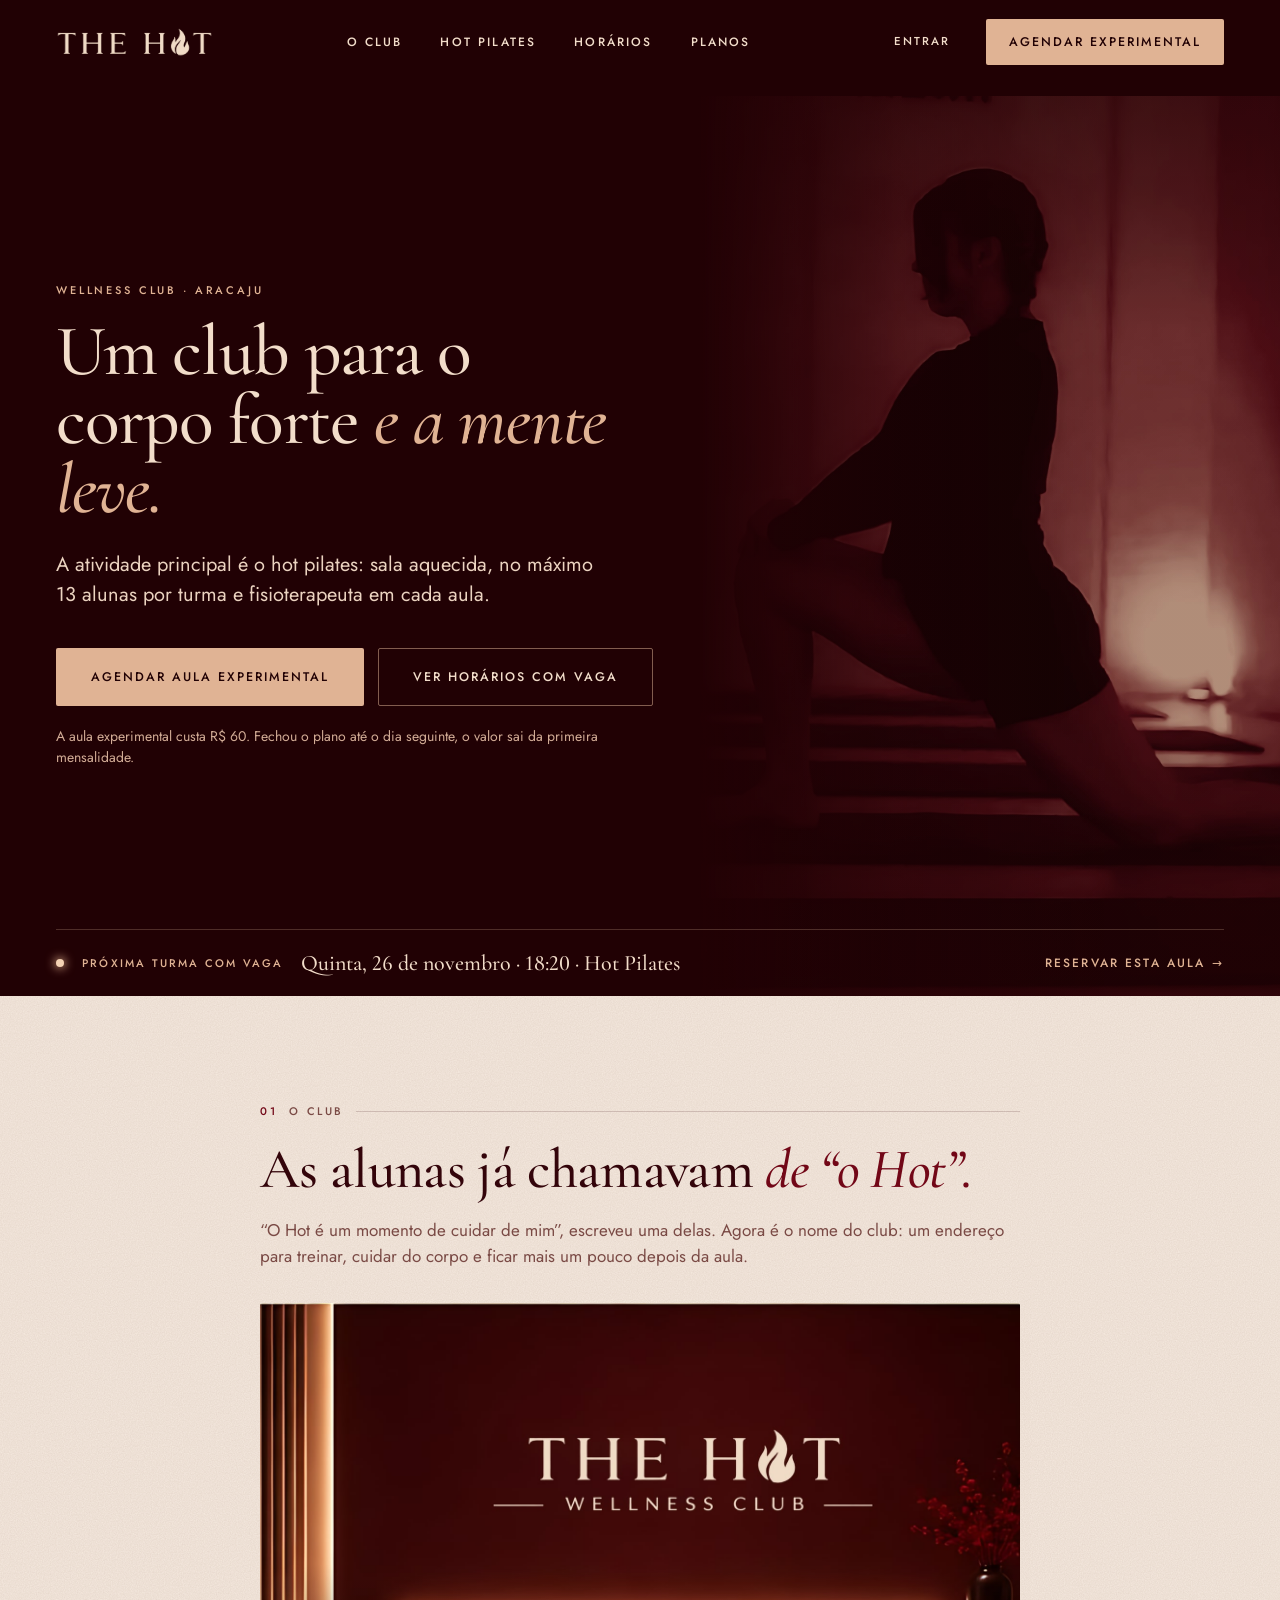
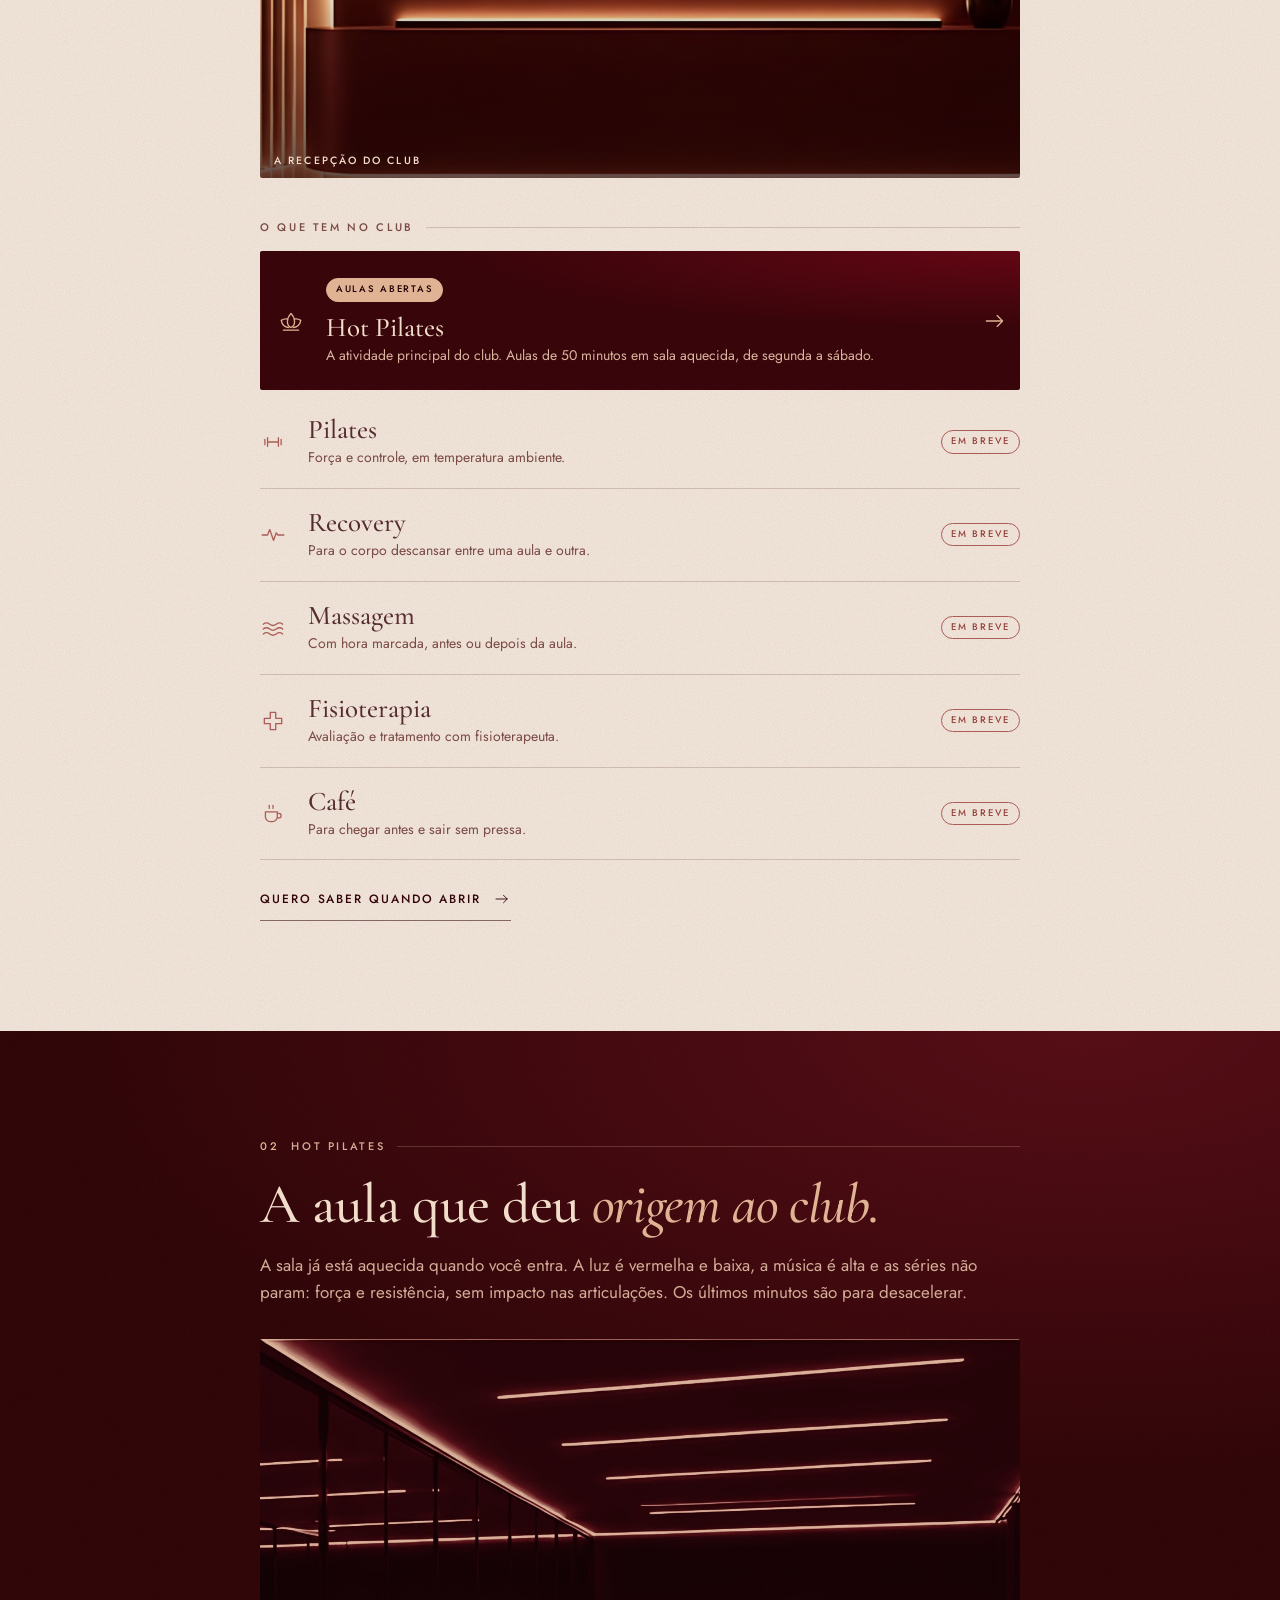
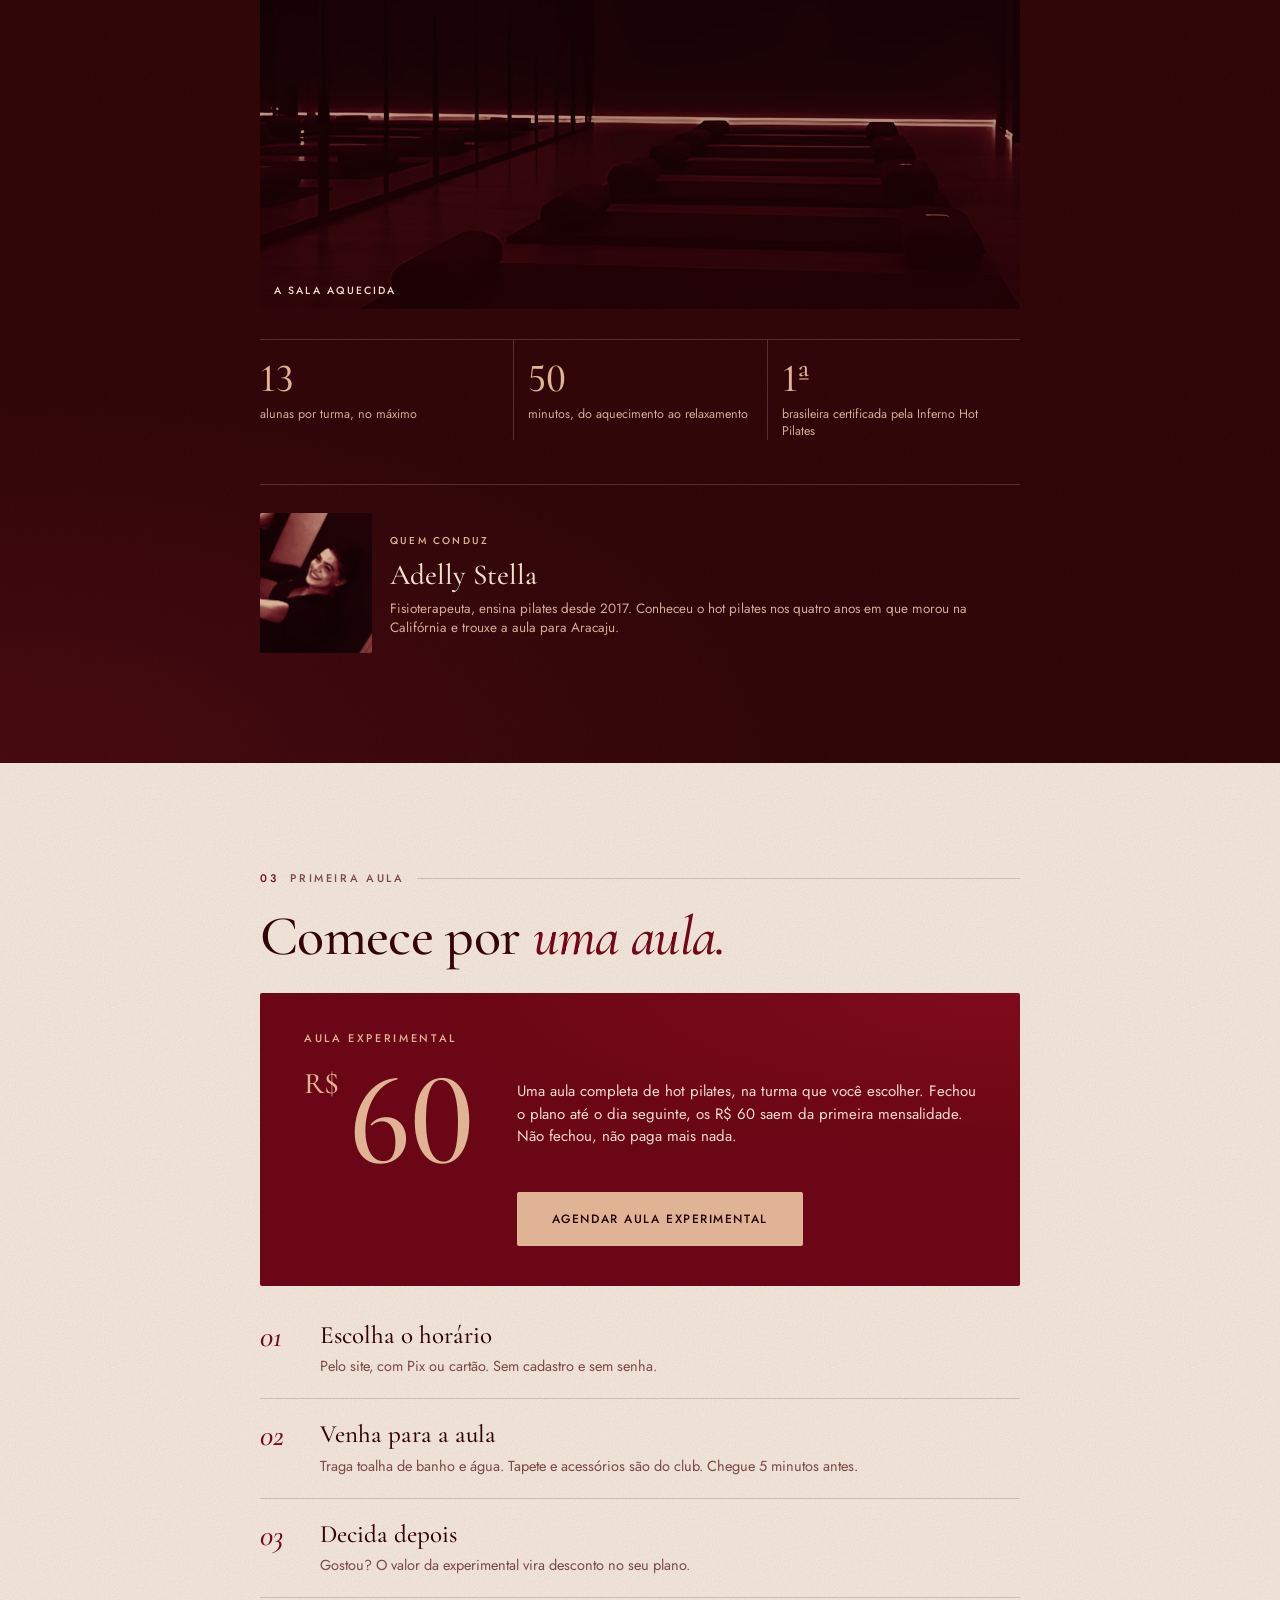
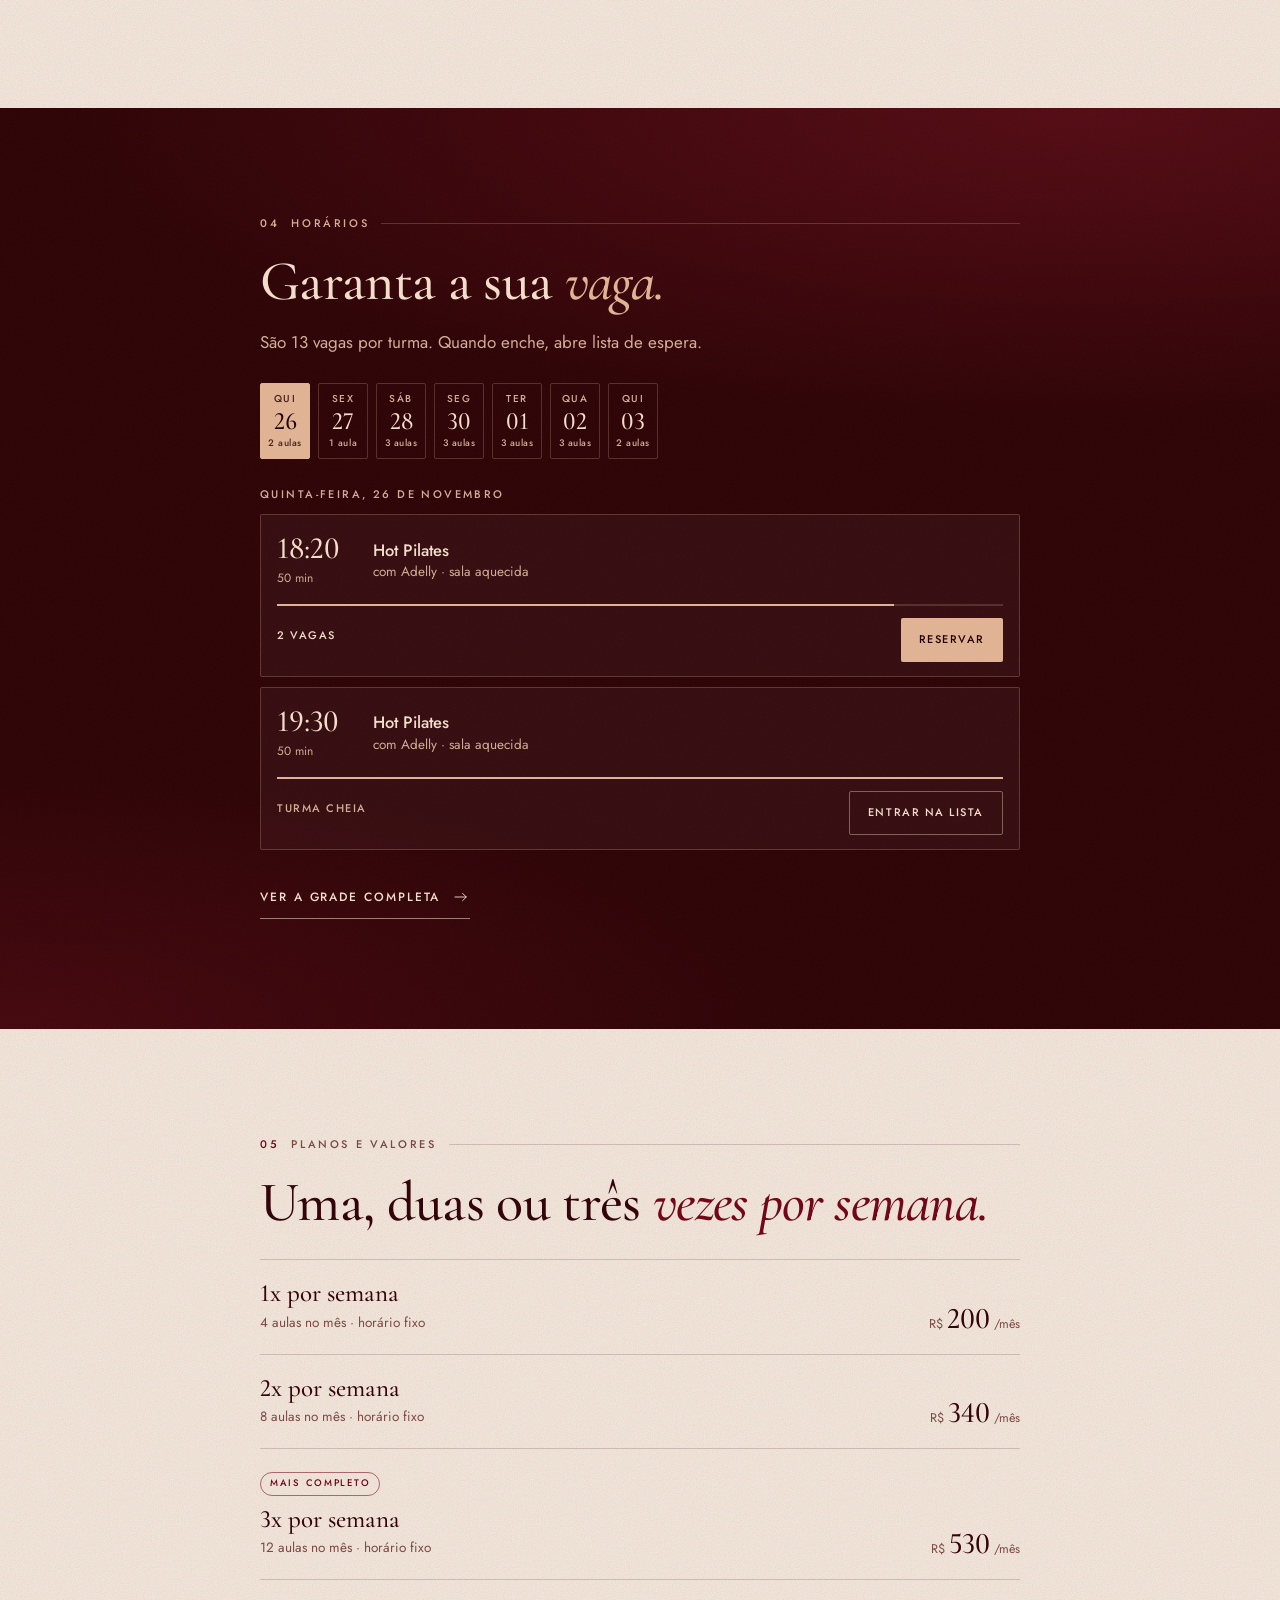
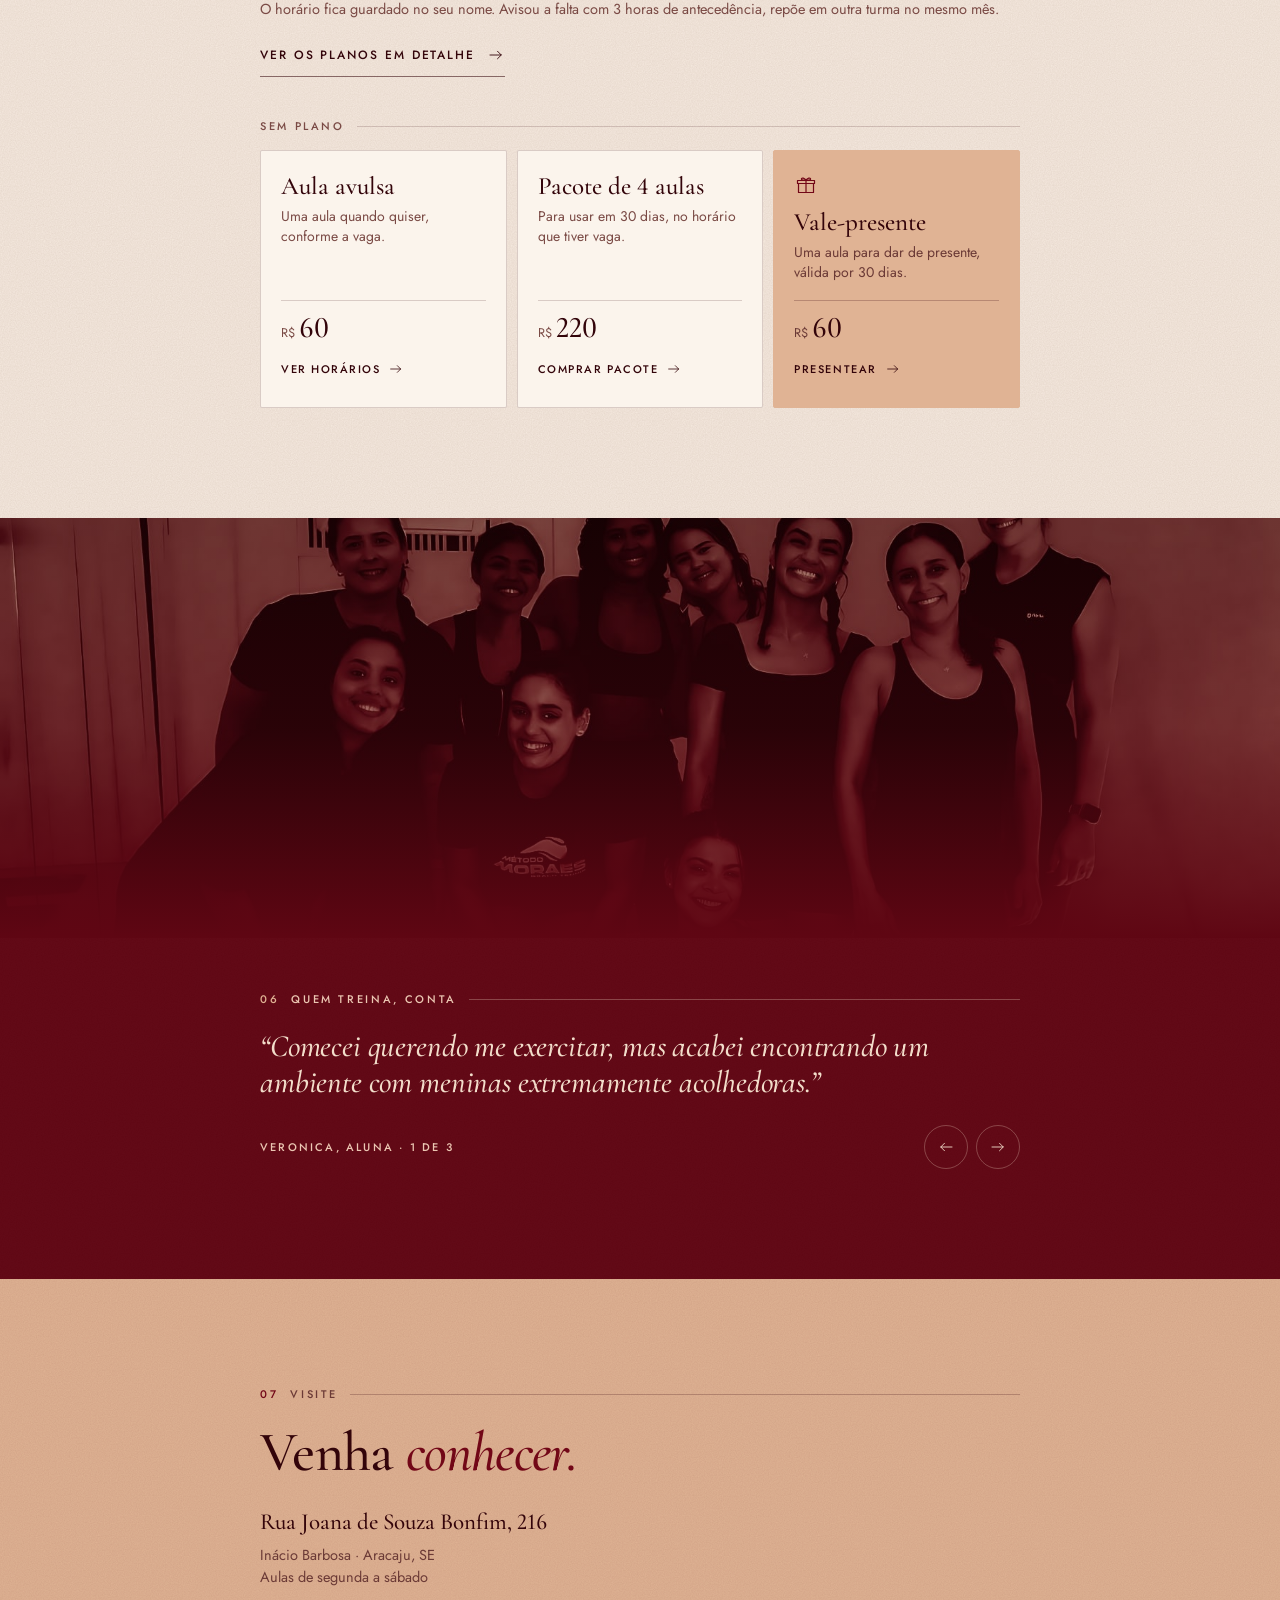
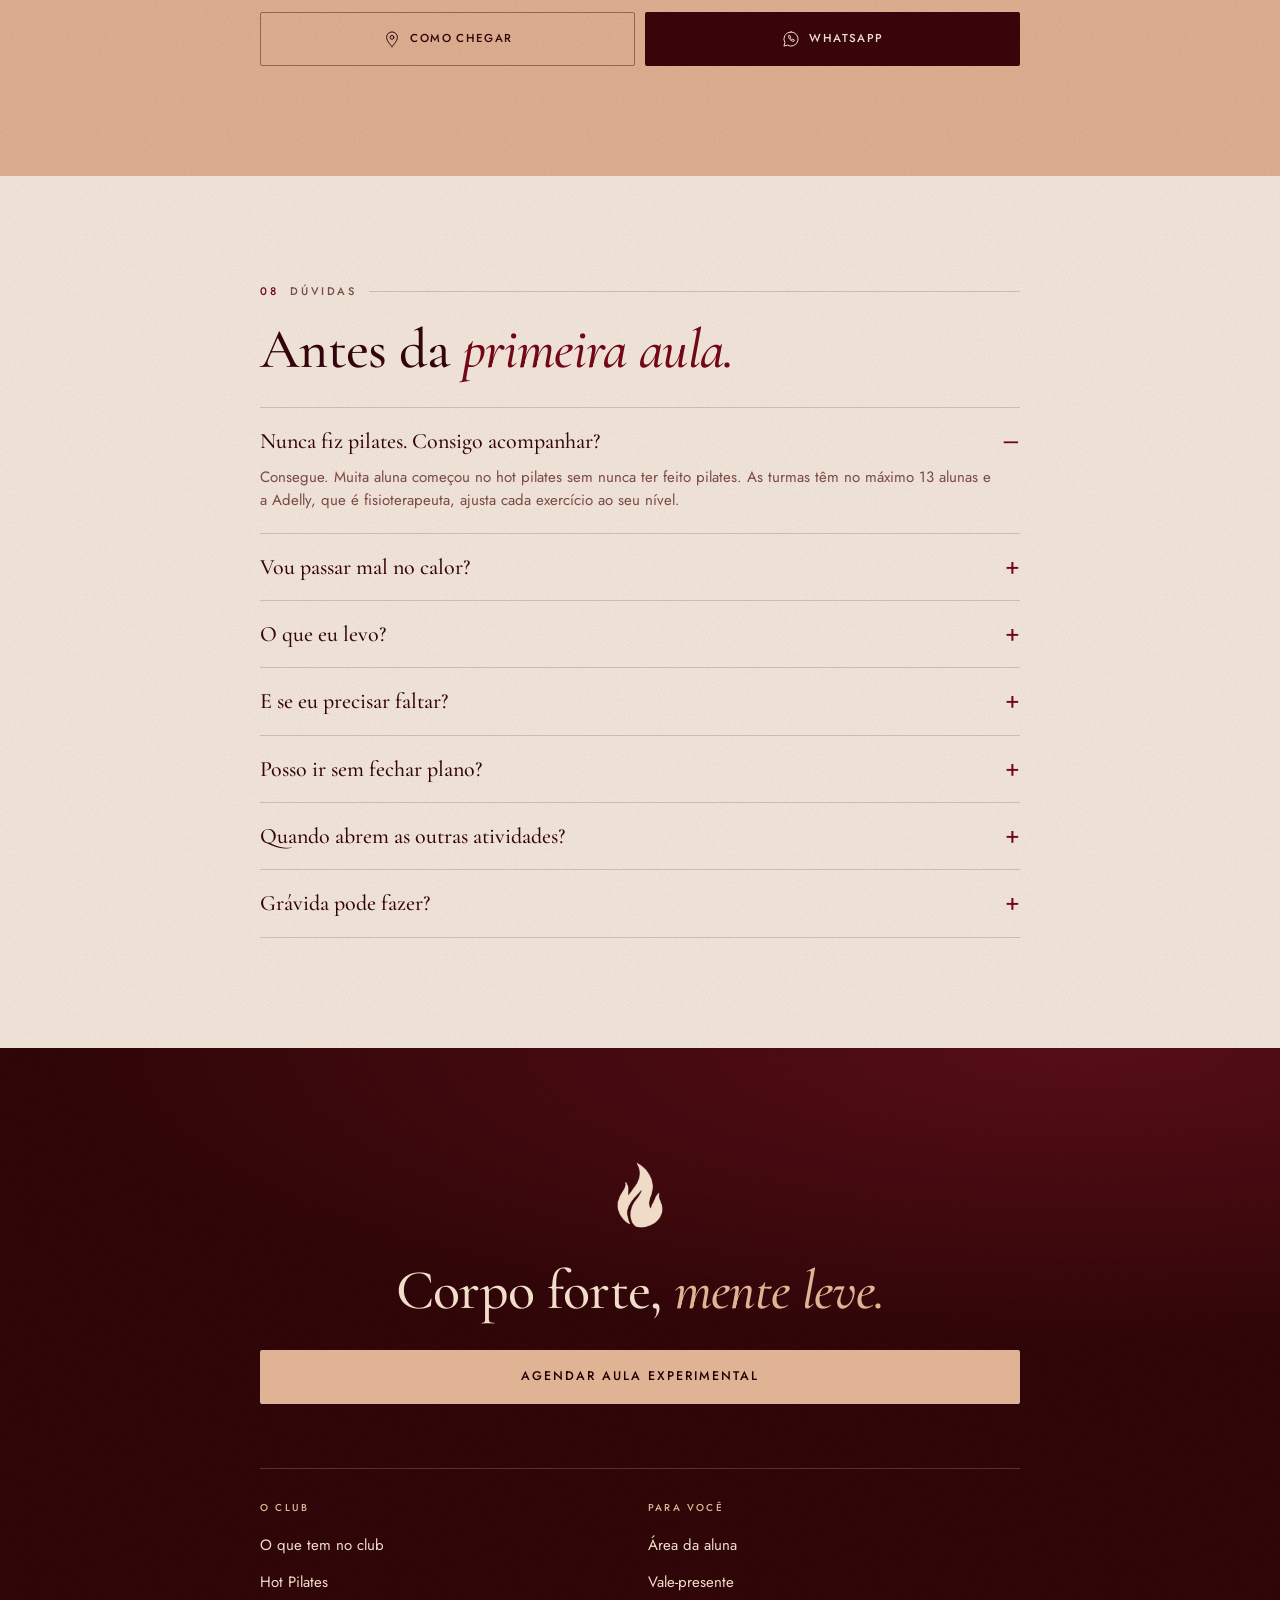
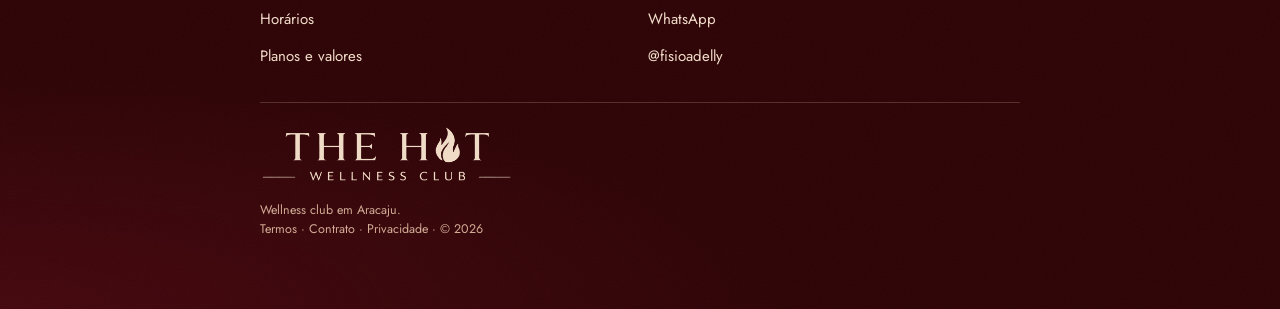
==== commit e8b33e24: "Wellness club na frente, hot pilates como atividade principal; avulsa, pacote e vale-presente na pag" ====
--- a/index.html
+++ b/index.html
@@ -3,11 +3,11 @@
 <head>
 <meta charset="utf-8">
 <meta name="viewport" content="width=device-width, initial-scale=1, viewport-fit=cover">
-<title>Hot Pilates em Aracaju · The Hot Wellness Club</title>
-<meta name="description" content="Hot pilates em sala aquecida, com fisioterapeuta em cada aula e no máximo 13 alunas por turma. Aula experimental a R$ 60, em Aracaju.">
+<title>The Hot Wellness Club · Hot pilates e bem-estar em Aracaju</title>
+<meta name="description" content="Wellness club em Aracaju. A atividade principal é o hot pilates: sala aquecida, no máximo 13 alunas por turma e fisioterapeuta em cada aula. Aula experimental a R$ 60.">
 <meta name="robots" content="noindex, nofollow">
 <meta name="theme-color" content="#210104">
-<meta property="og:title" content="Hot Pilates em Aracaju · The Hot Wellness Club">
+<meta property="og:title" content="The Hot Wellness Club · Aracaju">
 <meta property="og:image" content="https://kauebritto.github.io/the-hot-wellness-club/img/f-pose.jpg">
 <link rel="icon" href="img/favicon.png" type="image/png">
 <link rel="preconnect" href="https://fonts.googleapis.com"><link rel="preconnect" href="https://fonts.gstatic.com" crossorigin>
@@ -307,7 +307,6 @@
 
 /* site publicado */
 :root{color-scheme:dark}
-html{scroll-behavior:smooth}
 body{background:#210104;overflow-x:hidden}
 h1,h2,h3,blockquote,.local{overflow-wrap:break-word}
 [hidden]{display:none!important}
@@ -317,7 +316,7 @@
 .hero h1{font-size:clamp(40px,12.4vw,50px);line-height:.98;margin:14px 0 16px}
 .sec h2{font-size:clamp(34px,10vw,40px)}
 .duvidas div:not(.aberta) p{display:none}
-[data-ir],[data-abre],[data-passo],[data-fecha],.abre,.dia,.filtros span,.abas span,.duvidas h3,.opcao,.passa span,.marca{cursor:pointer;-webkit-tap-highlight-color:transparent}
+[data-ir],[data-abre],[data-passo],[data-fecha],[data-rola],[data-demo],.abre,.dia,.filtros span,.abas span,.duvidas h3,.opcao,.passa span,.marca,.entrar,.wa{cursor:pointer;-webkit-tap-highlight-color:transparent}
 a:focus-visible,button:focus-visible{outline:2px solid #F4D2B4;outline-offset:3px}
 .fecho{padding-bottom:124px}
 .fecho img.th{width:auto}
@@ -325,12 +324,70 @@
 .folha{max-height:calc(100% - 70px);overflow-y:auto}
 .topo .acoes .btn{display:none}
 .barra{padding-bottom:calc(14px + env(safe-area-inset-bottom,0px))}
+.semana{overflow-x:auto;scrollbar-width:none}
+.semana::-webkit-scrollbar{display:none}
 @media(prefers-reduced-motion:no-preference){.folha:not([hidden]){animation:sobe .28s ease-out}@keyframes sobe{from{transform:translateY(24px);opacity:.4}}}
+
+/* ---- as quatro cores do painel da marca: vinho, carmim, rosa e champanhe ---- */
+:root{--v700:#4A040E;--carmim:#720717;--rosa:#AC5D57;--champ:#E0B394;--rosa-texto:#96463F}
+/* a foto do topo, mais sóbria: o vinho fundo toma mais da foto */
+.hero .foto::after{background:linear-gradient(180deg,rgba(33,1,4,.72) 0,rgba(33,1,4,.2) 22%,rgba(33,1,4,.4) 44%,rgba(33,1,4,.92) 66%,#210104 90%)}
+/* faixa em champanhe logo abaixo da primeira tela */
+.proxima{background:var(--champ);color:var(--v950)}
+.proxima small{color:var(--carmim)}
+.proxima .pisca{background:var(--carmim);box-shadow:0 0 0 4px rgba(114,7,23,.16)}
+.proxima a{border-color:rgba(51,4,10,.45);color:var(--v950)}
+/* faixas de destaque */
+.sec.carmim{--fundo:#5F0613;--fg:var(--champ-claro);--fg2:#EBC6B2;--linha:rgba(242,221,202,.28);--acento:var(--champ);--cartao:rgba(0,0,0,.14);--botao:var(--champ);--botao-fg:var(--v950)}
+.sec.carmim::after{mix-blend-mode:screen;opacity:.12}
+.sec.carmim .faixa-foto::after{background:linear-gradient(180deg,rgba(33,1,4,.3),rgba(74,4,14,.42) 50%,#5F0613)}
+.sec.champ{--fundo:var(--champ);--fg:var(--tinta);--fg2:#6B3A36;--linha:rgba(51,4,10,.24);--acento:var(--carmim);--cartao:rgba(255,255,255,.28);--botao:var(--v800);--botao-fg:var(--champ-claro)}
+.rotulo.sub{margin:44px 0 0}
+.rotulo.sub+.avulsos{margin-top:18px}
+.tag{display:inline-block;font:500 9.5px/1 var(--sem);letter-spacing:.18em;text-transform:uppercase;padding:6px 9px;border:1px solid var(--rosa);color:var(--rosa-texto);border-radius:100px;white-space:nowrap}
+/* o que tem no club: o hot pilates em cartão escuro, o resto em linhas com "em breve" */
+.servicos{margin-top:18px}
+.servicos>div{display:grid;grid-template-columns:34px 1fr auto;gap:14px;align-items:center;padding:20px 0;border-top:1px solid var(--linha);min-height:84px}
+.servicos>div:nth-child(2){border-top:0}
+.servicos>div svg.i{color:var(--rosa)}
+.servicos>div h3{color:color-mix(in srgb,var(--fg) 82%,transparent)}
+.servicos a.ativo{grid-template-columns:34px 1fr 20px;padding:24px 18px;border-top:0;border-radius:2px;margin-bottom:6px;color:var(--champ-claro);--fg2:#D9B49F;--acento:var(--champ);background:radial-gradient(120% 90% at 100% 0,rgba(114,7,23,.75),transparent 62%),var(--v800)}
+.servicos a.ativo .tag{background:var(--champ);border-color:var(--champ);color:var(--v950);margin-bottom:12px}
+.servicos a.ativo .seta{color:var(--champ)}
+/* aula experimental: cartão em carmim */
+.oferta{margin-top:28px;padding:28px 20px 22px;border-radius:2px;color:var(--champ-claro);background:radial-gradient(130% 90% at 100% 0,#7F0B1D,transparent 60%),#6A0615}
+.oferta small{font:500 11px/1 var(--sem);letter-spacing:.24em;text-transform:uppercase;color:var(--champ)}
+.oferta .valor{font:500 96px/.86 var(--serifa);letter-spacing:-.02em;color:var(--champ);margin:22px 0 18px}
+.oferta .valor span{font-size:30px;letter-spacing:0;vertical-align:top;line-height:1.3;margin-right:8px}
+.oferta p:not(.valor){font-size:15px;line-height:1.5;color:#F3DCCB}
+.oferta .btn{margin-top:22px;padding:0 8px;letter-spacing:.13em;font-size:12px;background:var(--champ);color:var(--v950)}
+.oferta+.passos{margin-top:14px}
+.oferta+.passos li:first-child{border-top:0}
+/* sem plano: avulsa, pacote e vale-presente */
+.avulsos{display:grid;gap:10px}
+.av{padding:22px 20px 16px;background:var(--cartao);border:1px solid var(--linha);border-radius:2px}
+.av h3{font:500 25px/1.1 var(--serifa)}
+.av p{font-size:14px;line-height:1.4;color:var(--fg2);margin-top:6px}
+.av .pe{display:flex;align-items:center;justify-content:space-between;gap:12px;margin-top:16px;padding-top:12px;border-top:1px solid var(--linha)}
+.av b{font:500 30px/1 var(--serifa);white-space:nowrap}
+.av b small{font:400 12.5px/1 var(--sem);color:var(--fg2)}
+.av .pe a{display:inline-flex;align-items:center;gap:8px;min-height:44px;font:500 11px/1 var(--sem);letter-spacing:.14em;text-transform:uppercase;white-space:nowrap}
+.av .pe a svg{width:16px;height:16px}
+.av.presente,.cartao.presente{background:var(--champ);border-color:var(--champ);--linha:rgba(51,4,10,.24);--fg2:#6B3A36}
+.av.presente>svg.i{color:var(--carmim);margin-bottom:12px}
+.cartao.presente .btn.p{background:var(--v800);color:var(--champ-claro)}
+.sec.carmim{padding-bottom:64px}
+.menu-aberto .embreve{margin-top:26px;font-size:14px;line-height:1.5;color:var(--fg2)}
+.menu-aberto .embreve small{display:block;font:500 10px/1 var(--sem);letter-spacing:.22em;text-transform:uppercase;color:var(--rosa);margin-bottom:10px}
+.menu-aberto nav a{font-size:32px}
+.aviso{position:fixed;left:50%;bottom:92px;transform:translateX(-50%);z-index:60;width:max-content;max-width:calc(100% - 32px);padding:13px 18px;border-radius:2px;background:var(--papel);color:var(--tinta);font-size:13.5px;line-height:1.35;text-align:center;box-shadow:0 10px 34px rgba(0,0,0,.4)}
+
 @media(min-width:900px){
   .topo nav a{cursor:pointer}
   .topo .acoes .btn{display:flex;height:46px;background:var(--champ);color:var(--v950)}
   .hero h1{font-size:clamp(56px,5.6vw,84px);line-height:.96;margin:22px 0 26px}
   .hero p.sub{max-width:27em}
+  .hero .foto::after{background:linear-gradient(90deg,#210104 0,rgba(33,1,4,.35) 34%,rgba(33,1,4,.12) 70%),linear-gradient(180deg,rgba(33,1,4,.6) 0,rgba(33,1,4,.1) 26%,rgba(33,1,4,.1) 70%,rgba(33,1,4,.65))}
   .sec{padding:110px max(56px,calc(50vw - 380px))}
   .sec h2{font-size:56px}
   .sec.cabeca{padding-top:160px}
@@ -341,6 +398,17 @@
   .folha{left:50%;right:auto;bottom:auto;top:50%;width:460px;transform:translate(-50%,-50%);border-radius:14px;padding:28px 32px 32px;max-height:90vh}
   .folha::before{display:none}
   @keyframes sobe{from{transform:translate(-50%,-46%);opacity:.4}}
+  .avulsos{grid-template-columns:repeat(3,1fr)}
+  .av{display:flex;flex-direction:column}
+  .av .pe{margin-top:auto;flex-direction:column;align-items:flex-start;gap:4px}
+  .av p{margin-bottom:18px}
+  .oferta{display:grid;grid-template-columns:auto 1fr;column-gap:44px;align-items:center;padding:40px 44px}
+  .oferta small{grid-column:1/-1}
+  .oferta .valor{font-size:132px;margin:20px 0 6px}
+  .oferta p:not(.valor){grid-column:2;grid-row:2}
+  .oferta .btn{grid-column:2;justify-self:start;padding:0 34px;margin-top:8px}
+  .sec.carmim{padding-bottom:110px}
+  .aviso{bottom:40px}
 }
 
 </style>
@@ -348,124 +416,134 @@
 <body>
 <header class="topo">
   <a class="marca" data-ir="inicio" aria-label="The Hot Wellness Club, início"><img src="img/logo-nome.png" alt="The Hot Wellness Club" width="1606" height="306"></a>
-  <nav aria-label="Menu"><a data-ir="inicio">O club</a><a data-ir="horarios">Horários</a><a data-ir="planos">Planos</a></nav>
+  <nav aria-label="Menu"><a data-rola="s-club">O club</a><a data-rola="s-hot">Hot Pilates</a><a data-ir="horarios">Horários</a><a data-ir="planos">Planos</a></nav>
   <div class="acoes"><a class="entrar">Entrar</a><a class="btn" data-abre>Agendar experimental</a><button type="button" class="abre">Menu<i></i></button></div>
 </header>
 <main class="vista" id="v-inicio">
 <section class="hero">
   <div class="foto"></div>
   <div class="texto">
-    <p class="sobre">The Hot Wellness Club · Aracaju</p>
-    <h1>Hot pilates, com <em>fisioterapeuta em cada aula.</em></h1>
-    <p class="sub">São 50 minutos em sala aquecida, em turmas de no máximo 13 alunas. Quem conduz é Adelly Stella, a primeira brasileira certificada pela Inferno Hot Pilates.</p>
+    <p class="sobre">Wellness club · Aracaju</p>
+    <h1>Um club para o corpo forte <em>e a mente leve.</em></h1>
+    <p class="sub">A atividade principal é o hot pilates: sala aquecida, no máximo 13 alunas por turma e fisioterapeuta em cada aula.</p>
     <div class="acoes"><a class="btn p" data-abre>Agendar aula experimental</a><a class="btn s" data-ir="horarios">Ver horários com vaga</a></div>
     <p class="nota">A aula experimental custa R$ 60. Fechou o plano até o dia seguinte, o valor sai da primeira mensalidade.</p>
   </div>
-  <div class="pc-faixa"><span class="pisca"></span><small>Próxima turma com vaga</small><b>Quinta, 26 de novembro · 18:00 · Hot Pilates</b><a data-abre>Reservar esta aula →</a></div>
-</section>
-<hr class="led">
-<div class="proxima"><span class="pisca"></span><div><small>Próxima turma com vaga</small><b>Quinta, 26 nov · 18:00</b></div><a aria-label="Reservar esta aula" data-abre><svg class="i" viewBox="0 0 24 24" aria-hidden="true"><path d="M4 12h15M14 7l5 5-5 5"/></svg></a></div>
-
-<section class="sec claro">
-  <p class="rotulo"><b>01</b> A aula</p>
-  <h2>Como é <em>a aula.</em></h2>
+  <div class="pc-faixa"><span class="pisca"></span><small>Próxima turma com vaga</small><b>Quinta, 26 de novembro · 18:20 · Hot Pilates</b><a data-abre>Reservar esta aula →</a></div>
+</section>
+<div class="proxima"><span class="pisca"></span><div><small>Próxima turma com vaga</small><b>Quinta, 26 nov · 18:20</b></div><a aria-label="Reservar esta aula" data-abre><svg class="i" viewBox="0 0 24 24" aria-hidden="true"><path d="M4 12h15M14 7l5 5-5 5"/></svg></a></div>
+
+<section class="sec claro" id="s-club">
+  <p class="rotulo"><b>01</b> O club</p>
+  <h2>As alunas já chamavam <em>de “o Hot”.</em></h2>
+  <p class="lead">“O Hot é um momento de cuidar de mim”, escreveu uma delas. Agora é o nome do club: um endereço para treinar, cuidar do corpo e ficar mais um pouco depois da aula.</p>
+  <figure class="quadro"><img src="img/recepcao.jpg" alt="Recepção do The Hot Wellness Club, com a logo na parede e luz quente" style="aspect-ratio:16/10" width="1800" height="986" loading="lazy"><figcaption>A recepção do club</figcaption></figure>
+  <p class="rotulo sub">O que tem no club</p>
+  <div class="servicos">
+    <a class="ativo" data-rola="s-hot"><svg class="i" viewBox="0 0 24 24" aria-hidden="true"><path d="M12 5c2.2 2.4 3.3 5 3.3 7.6 0 2.3-1.3 4.4-3.3 5.4-2-1-3.3-3.1-3.3-5.4C8.7 10 9.8 7.4 12 5Z"/><path d="M8.9 10.2C6.6 9.9 4.6 10.3 3 11.4c.6 3.6 3.2 6.2 6.9 6.6"/><path d="M15.1 10.2c2.3-.3 4.3.1 5.9 1.2-.6 3.6-3.2 6.2-6.9 6.6"/><path d="M5 20.5h14"/></svg><div><span class="tag">Aulas abertas</span><h3>Hot Pilates</h3><p>A atividade principal do club. Aulas de 50 minutos em sala aquecida, de segunda a sábado.</p></div><svg class="i seta" viewBox="0 0 24 24" aria-hidden="true"><path d="M4 12h15M14 7l5 5-5 5"/></svg></a>
+    <div><svg class="i" viewBox="0 0 24 24" aria-hidden="true"><path d="M7 8v8M4.5 9.5v5M17 8v8M19.5 9.5v5M7 12h10"/></svg><div><h3>Pilates</h3><p>Força e controle, em temperatura ambiente.</p></div><span class="tag">Em breve</span></div>
+    <div><svg class="i" viewBox="0 0 24 24" aria-hidden="true"><path d="M2 12h5l2-5 3.5 10 2.5-7 1.5 2H22"/></svg><div><h3>Recovery</h3><p>Para o corpo descansar entre uma aula e outra.</p></div><span class="tag">Em breve</span></div>
+    <div><svg class="i" viewBox="0 0 24 24" aria-hidden="true"><path d="M3 8.5c2-1.6 4-1.6 6 0s4 1.6 6 0 4-1.6 6 0M3 13c2-1.6 4-1.6 6 0s4 1.6 6 0 4-1.6 6 0M3 17.5c2-1.6 4-1.6 6 0s4 1.6 6 0 4-1.6 6 0"/></svg><div><h3>Massagem</h3><p>Com hora marcada, antes ou depois da aula.</p></div><span class="tag">Em breve</span></div>
+    <div><svg class="i" viewBox="0 0 24 24" aria-hidden="true"><path d="M9.5 4h5v5.5H20v5h-5.5V20h-5v-5.5H4v-5h5.5Z"/></svg><div><h3>Fisioterapia</h3><p>Avaliação e tratamento com fisioterapeuta.</p></div><span class="tag">Em breve</span></div>
+    <div><svg class="i" viewBox="0 0 24 24" aria-hidden="true"><path d="M5 10h11v4.5a4.5 4.5 0 0 1-4.5 4.5h-2A4.5 4.5 0 0 1 5 14.5ZM16 11.5h1.5a2 2 0 0 1 0 4H16M8.5 4c-.8 1 .8 1.7 0 2.8M12 4c-.8 1 .8 1.7 0 2.8"/></svg><div><h3>Café</h3><p>Para chegar antes e sair sem pressa.</p></div><span class="tag">Em breve</span></div>
+  </div>
+  <a class="link" style="margin-top:14px" data-demo>Quero saber quando abrir <svg class="i" viewBox="0 0 24 24" aria-hidden="true"><path d="M4 12h15M14 7l5 5-5 5"/></svg></a>
+</section>
+
+<section class="sec escuro" id="s-hot">
+  <p class="rotulo"><b>02</b> Hot Pilates</p>
+  <h2>A aula que deu <em>origem ao club.</em></h2>
   <p class="lead">A sala já está aquecida quando você entra. A luz é vermelha e baixa, a música é alta e as séries não param: força e resistência, sem impacto nas articulações. Os últimos minutos são para desacelerar.</p>
-  <figure class="quadro"><img src="img/sala.jpg" alt="Sala de aula do The Hot, com luz quente e tapetes em fila" width="1800" height="996" loading="lazy"><figcaption>A sala aquecida</figcaption></figure>
+  <figure class="quadro"><img src="img/sala.jpg" alt="Sala de aula do The Hot, com tapetes em fila e linhas de luz no teto" width="1800" height="995" loading="lazy"><figcaption>A sala aquecida</figcaption></figure>
   <div class="fatos">
     <div><b>13</b><span>alunas por turma, no máximo</span></div>
     <div><b>50</b><span>minutos, do aquecimento ao relaxamento</span></div>
     <div><b>1ª</b><span>brasileira certificada pela Inferno Hot Pilates</span></div>
   </div>
-</section>
-
-<section class="sec claro junto">
-  <p class="rotulo"><b>02</b> No club</p>
-  <h2>Do treino <em>ao café.</em></h2>
-  <div class="servicos">
-    <a><svg class="i" viewBox="0 0 24 24" aria-hidden="true"><path d="M12 5c2.2 2.4 3.3 5 3.3 7.6 0 2.3-1.3 4.4-3.3 5.4-2-1-3.3-3.1-3.3-5.4C8.7 10 9.8 7.4 12 5Z"/><path d="M8.9 10.2C6.6 9.9 4.6 10.3 3 11.4c.6 3.6 3.2 6.2 6.9 6.6"/><path d="M15.1 10.2c2.3-.3 4.3.1 5.9 1.2-.6 3.6-3.2 6.2-6.9 6.6"/><path d="M5 20.5h14"/></svg><div><h3>Hot Pilates</h3><p>Pilates em sala aquecida: alta intensidade e baixo impacto.</p></div><svg class="i seta" viewBox="0 0 24 24" aria-hidden="true"><path d="M4 12h15M14 7l5 5-5 5"/></svg></a>
-    <a><svg class="i" viewBox="0 0 24 24" aria-hidden="true"><path d="M7 8v8M4.5 9.5v5M17 8v8M19.5 9.5v5M7 12h10"/></svg><div><h3>Pilates</h3><p>Força e controle, em temperatura ambiente.</p></div><svg class="i seta" viewBox="0 0 24 24" aria-hidden="true"><path d="M4 12h15M14 7l5 5-5 5"/></svg></a>
-    <a><svg class="i" viewBox="0 0 24 24" aria-hidden="true"><path d="M2 12h5l2-5 3.5 10 2.5-7 1.5 2H22"/></svg><div><h3>Recovery</h3><p>Para o corpo descansar entre uma aula e outra.</p></div><svg class="i seta" viewBox="0 0 24 24" aria-hidden="true"><path d="M4 12h15M14 7l5 5-5 5"/></svg></a>
-    <a><svg class="i" viewBox="0 0 24 24" aria-hidden="true"><path d="M3 8.5c2-1.6 4-1.6 6 0s4 1.6 6 0 4-1.6 6 0M3 13c2-1.6 4-1.6 6 0s4 1.6 6 0 4-1.6 6 0M3 17.5c2-1.6 4-1.6 6 0s4 1.6 6 0 4-1.6 6 0"/></svg><div><h3>Massagem</h3><p>Com hora marcada, antes ou depois da aula.</p></div><svg class="i seta" viewBox="0 0 24 24" aria-hidden="true"><path d="M4 12h15M14 7l5 5-5 5"/></svg></a>
-    <a><svg class="i" viewBox="0 0 24 24" aria-hidden="true"><path d="M9.5 4h5v5.5H20v5h-5.5V20h-5v-5.5H4v-5h5.5Z"/></svg><div><h3>Fisioterapia</h3><p>Avaliação e tratamento com fisioterapeuta.</p></div><svg class="i seta" viewBox="0 0 24 24" aria-hidden="true"><path d="M4 12h15M14 7l5 5-5 5"/></svg></a>
-    <a><svg class="i" viewBox="0 0 24 24" aria-hidden="true"><path d="M5 10h11v4.5a4.5 4.5 0 0 1-4.5 4.5h-2A4.5 4.5 0 0 1 5 14.5ZM16 11.5h1.5a2 2 0 0 1 0 4H16M8.5 4c-.8 1 .8 1.7 0 2.8M12 4c-.8 1 .8 1.7 0 2.8"/></svg><div><h3>Café</h3><p>Para chegar antes e sair sem pressa.</p></div><svg class="i seta" viewBox="0 0 24 24" aria-hidden="true"><path d="M4 12h15M14 7l5 5-5 5"/></svg></a>
-    <a><svg class="i" viewBox="0 0 24 24" aria-hidden="true"><path d="M4.5 6.5h15v13h-15ZM4.5 10.5h15M8.5 4v4M15.5 4v4"/></svg><div><h3>Eventos</h3><p>Wine Hot Pilates, Pink Hot Pilates e aniversários em aula.</p></div><svg class="i seta" viewBox="0 0 24 24" aria-hidden="true"><path d="M4 12h15M14 7l5 5-5 5"/></svg></a>
-  </div>
-</section>
-
-<section class="sec escuro">
-  <p class="rotulo"><b>03</b> Horários</p>
-  <h2>Garanta a sua <em>vaga.</em></h2>
-  <p class="lead">São 13 vagas por turma. Quando enche, abre lista de espera.</p>
-  <div class="semana" role="tablist" aria-label="Dias"><button class="dia sem"><small>qua</small><b>25</b><i>hoje</i></button><button class="dia sel"><small>qui</small><b>26</b><i>3 aulas</i></button><button class="dia"><small>sex</small><b>27</b><i>3 aulas</i></button><button class="dia"><small>sáb</small><b>28</b><i>2 aulas</i></button><button class="dia"><small>seg</small><b>30</b><i>3 aulas</i></button><button class="dia"><small>ter</small><b>01</b><i>3 aulas</i></button><button class="dia"><small>qua</small><b>02</b><i>3 aulas</i></button></div>
-  <p class="datado">Quinta-feira, 26 de novembro</p>
-  <div class="aulas">
-    <article class="aula ">
-  <div class="hora"><b>18:20</b><small>50 min</small></div>
-  <div class="info"><h3>Hot Pilates</h3><p>com Adelly · sala aquecida</p></div>
-  <a class="mini ">Reservar</a>
-  <div class="vagas"><span style="--p:85%"></span></div><p class="situ">2 vagas</p>
-</article>
-    <article class="aula cheia">
-  <div class="hora"><b>19:30</b><small>50 min</small></div>
-  <div class="info"><h3>Hot Pilates</h3><p>com Adelly · sala aquecida</p></div>
-  <a class="mini fila">Entrar na lista</a>
-  <div class="vagas"><span style="--p:100%"></span></div><p class="situ">Turma cheia</p>
-</article>
-  </div>
-  <a class="link" style="margin-top:22px" data-ir="horarios">Ver a grade completa <svg class="i" viewBox="0 0 24 24" aria-hidden="true"><path d="M4 12h15M14 7l5 5-5 5"/></svg></a>
-</section>
-
-<section class="sec claro">
-  <p class="rotulo"><b>04</b> Primeira aula</p>
-  <h2>A primeira aula custa R$ 60 <em>e vira desconto.</em></h2>
+  <div class="conduz">
+    <img src="img/f-adelly.jpg" alt="Adelly Stella sorrindo na sala de aula" width="900" height="1350" loading="lazy">
+    <div><small>Quem conduz</small><h3>Adelly Stella</h3><p>Fisioterapeuta, ensina pilates desde 2017. Conheceu o hot pilates nos quatro anos em que morou na Califórnia e trouxe a aula para Aracaju.</p></div>
+  </div>
+</section>
+
+<section class="sec claro" id="s-primeira">
+  <p class="rotulo"><b>03</b> Primeira aula</p>
+  <h2>Comece por <em>uma aula.</em></h2>
+  <div class="oferta">
+    <small>Aula experimental</small>
+    <p class="valor"><span>R$</span>60</p>
+    <p>Uma aula completa de hot pilates, na turma que você escolher. Fechou o plano até o dia seguinte, os R$ 60 saem da primeira mensalidade. Não fechou, não paga mais nada.</p>
+    <a class="btn p" data-abre>Agendar aula experimental</a>
+  </div>
   <ol class="passos">
     <li><div><h3>Escolha o horário</h3><p>Pelo site, com Pix ou cartão. Sem cadastro e sem senha.</p></div></li>
     <li><div><h3>Venha para a aula</h3><p>Traga toalha de banho e água. Tapete e acessórios são do club. Chegue 5 minutos antes.</p></div></li>
-    <li><div><h3>Decida depois</h3><p>Fechou o plano até o dia seguinte, os R$ 60 saem da primeira mensalidade. Não fechou, não paga mais nada.</p></div></li>
+    <li><div><h3>Decida depois</h3><p>Gostou? O valor da experimental vira desconto no seu plano.</p></div></li>
   </ol>
-  <a class="btn p" style="margin-top:26px" data-abre>Agendar aula experimental</a>
-</section>
-
-<section class="sec claro junto">
-  <p class="rotulo"><b>05</b> Planos</p>
+</section>
+
+<section class="sec escuro" id="s-agenda">
+  <p class="rotulo"><b>04</b> Horários</p>
+  <h2>Garanta a sua <em>vaga.</em></h2>
+  <p class="lead">São 13 vagas por turma. Quando enche, abre lista de espera.</p>
+  <div class="semana" data-grade role="tablist" aria-label="Dias"><button type="button" class="dia sel" data-d="0"><small>qui</small><b>26</b><i>2 aulas</i></button><button type="button" class="dia" data-d="1"><small>sex</small><b>27</b><i>1 aula</i></button><button type="button" class="dia" data-d="2"><small>sáb</small><b>28</b><i>3 aulas</i></button><button type="button" class="dia" data-d="3"><small>seg</small><b>30</b><i>3 aulas</i></button><button type="button" class="dia" data-d="4"><small>ter</small><b>01</b><i>3 aulas</i></button><button type="button" class="dia" data-d="5"><small>qua</small><b>02</b><i>3 aulas</i></button><button type="button" class="dia" data-d="6"><small>qui</small><b>03</b><i>2 aulas</i></button></div>
+  <p class="datado" data-datado>Quinta-feira, 26 de novembro</p>
+  <div class="aulas" data-lista><article class="aula ">
+  <div class="hora"><b>18:20</b><small>50 min</small></div>
+  <div class="info"><h3>Hot Pilates</h3><p>com Adelly · sala aquecida</p></div>
+  <a class="mini" data-abre>Reservar</a>
+  <div class="vagas"><span style="--p:85%"></span></div><p class="situ">2 vagas</p>
+</article><article class="aula cheia">
+  <div class="hora"><b>19:30</b><small>50 min</small></div>
+  <div class="info"><h3>Hot Pilates</h3><p>com Adelly · sala aquecida</p></div>
+  <a class="mini fila" data-demo>Entrar na lista</a>
+  <div class="vagas"><span style="--p:100%"></span></div><p class="situ">Turma cheia</p>
+</article></div>
+  <a class="link" style="margin-top:22px" data-ir="horarios">Ver a grade completa <svg class="i" viewBox="0 0 24 24" aria-hidden="true"><path d="M4 12h15M14 7l5 5-5 5"/></svg></a>
+</section>
+
+<section class="sec claro" id="s-valores">
+  <p class="rotulo"><b>05</b> Planos e valores</p>
   <h2>Uma, duas ou três <em>vezes por semana.</em></h2>
   <div class="planos">
     <div class="plano-l"><div><h3>1x por semana</h3><p>4 aulas no mês · horário fixo</p></div><div class="preco"><small>R$ </small>200<small> /mês</small></div></div>
     <div class="plano-l"><div><h3>2x por semana</h3><p>8 aulas no mês · horário fixo</p></div><div class="preco"><small>R$ </small>340<small> /mês</small></div></div>
     <div class="plano-l"><div><span class="selo">Mais completo</span><h3>3x por semana</h3><p>12 aulas no mês · horário fixo</p></div><div class="preco"><small>R$ </small>530<small> /mês</small></div></div>
   </div>
-  <p class="lead" style="font-size:14.5px">Avisou a falta com 3 horas de antecedência, repõe em outra turma no mesmo mês. Também tem aula avulsa, pacote de 4 aulas e vale-presente.</p>
-  <a class="link" style="margin-top:10px" data-ir="planos">Ver todos os planos <svg class="i" viewBox="0 0 24 24" aria-hidden="true"><path d="M4 12h15M14 7l5 5-5 5"/></svg></a>
-</section>
-
-<section class="sec escuro">
+  <p class="lead" style="font-size:14.5px">O horário fica guardado no seu nome. Avisou a falta com 3 horas de antecedência, repõe em outra turma no mesmo mês.</p>
+  <a class="link" style="margin-top:10px" data-ir="planos">Ver os planos em detalhe <svg class="i" viewBox="0 0 24 24" aria-hidden="true"><path d="M4 12h15M14 7l5 5-5 5"/></svg></a>
+  <p class="rotulo sub">Sem plano</p>
+  <div class="avulsos">
+    <div class="av"><h3>Aula avulsa</h3><p>Uma aula quando quiser, conforme a vaga.</p><div class="pe"><b><small>R$ </small>60</b><a data-ir="horarios">Ver horários <svg class="i" viewBox="0 0 24 24" aria-hidden="true"><path d="M4 12h15M14 7l5 5-5 5"/></svg></a></div></div>
+    <div class="av"><h3>Pacote de 4 aulas</h3><p>Para usar em 30 dias, no horário que tiver vaga.</p><div class="pe"><b><small>R$ </small>220</b><a data-demo>Comprar pacote <svg class="i" viewBox="0 0 24 24" aria-hidden="true"><path d="M4 12h15M14 7l5 5-5 5"/></svg></a></div></div>
+    <div class="av presente"><svg class="i" viewBox="0 0 24 24" aria-hidden="true"><path d="M4.5 10.5h15v9h-15ZM3.5 7.5h17v3h-17ZM12 7.5v12M12 7.5c-1.2-2.6-4.6-3.2-4.6-1.4 0 1.4 2.4 1.4 4.6 1.4ZM12 7.5c1.2-2.6 4.6-3.2 4.6-1.4 0 1.4-2.4 1.4-4.6 1.4Z"/></svg><h3>Vale-presente</h3><p>Uma aula para dar de presente, válida por 30 dias.</p><div class="pe"><b><small>R$ </small>60</b><a data-demo>Presentear <svg class="i" viewBox="0 0 24 24" aria-hidden="true"><path d="M4 12h15M14 7l5 5-5 5"/></svg></a></div></div>
+  </div>
+</section>
+
+<section class="sec carmim">
   <div class="faixa-foto"></div>
   <p class="rotulo"><b>06</b> Quem treina, conta</p>
-  <blockquote>“Com algumas aulas já é possível sentir a mudança no corpo, com pernas mais torneadas e superiores definindo.”</blockquote>
-  <div class="autora"><span>Inês, aluna · 1 de 3</span><span class="passa"><span><svg class="i" viewBox="0 0 24 24" aria-hidden="true"><path d="M20 12H5M10 7l-5 5 5 5"/></svg></span><span><svg class="i" viewBox="0 0 24 24" aria-hidden="true"><path d="M4 12h15M14 7l5 5-5 5"/></svg></span></span></div>
-  <div class="conduz">
-    <img src="img/f-adelly.jpg" alt="Adelly Stella sorrindo na sala de aula" width="900" height="1350" loading="lazy">
-    <div><small>Quem conduz</small><h3>Adelly Stella</h3><p>Fisioterapeuta, ensina pilates desde 2017. Conheceu o hot pilates na Califórnia e trouxe o método para Aracaju.</p></div>
-  </div>
-</section>
-
-<section class="sec claro">
+  <blockquote>“Comecei querendo me exercitar, mas acabei encontrando um ambiente com meninas extremamente acolhedoras.”</blockquote>
+  <div class="autora"><span>Veronica, aluna · 1 de 3</span><span class="passa"><span><svg class="i" viewBox="0 0 24 24" aria-hidden="true"><path d="M20 12H5M10 7l-5 5 5 5"/></svg></span><span><svg class="i" viewBox="0 0 24 24" aria-hidden="true"><path d="M4 12h15M14 7l5 5-5 5"/></svg></span></span></div>
+</section>
+
+<section class="sec champ">
   <p class="rotulo"><b>07</b> Visite</p>
   <h2>Venha <em>conhecer.</em></h2>
-  <figure class="quadro" style="margin-top:28px"><img src="img/recepcao.jpg" alt="Recepção do The Hot Wellness Club" style="aspect-ratio:16/10" width="1800" height="986" loading="lazy"><figcaption>Recepção</figcaption></figure>
   <p class="local">Rua Joana de Souza Bonfim, 216<small>Inácio Barbosa · Aracaju, SE<br>Aulas de segunda a sábado</small></p>
-  <div class="dupla"><a class="btn s"><svg class="i" viewBox="0 0 24 24" aria-hidden="true"><path d="M12 21s6.5-6 6.5-11A6.5 6.5 0 0 0 5.5 10c0 5 6.5 11 6.5 11Z"/><circle cx="12" cy="10" r="2.3"/></svg> Como chegar</a><a class="btn p"><svg class="i" viewBox="0 0 24 24" aria-hidden="true"><path d="M12 3.5a8.5 8.5 0 0 0-7.3 12.8L3.5 20.5l4.3-1.1A8.5 8.5 0 1 0 12 3.5Z"/><path d="M9 8.3c-.6 2.7 3 6.6 6.2 6.5l.8-1.5-2-1-1 .9c-1-.4-1.9-1.4-2.3-2.3l.9-1-1-2Z"/></svg> WhatsApp</a></div>
-</section>
-
-<section class="sec claro junto">
+  <div class="dupla"><a class="btn s" data-demo><svg class="i" viewBox="0 0 24 24" aria-hidden="true"><path d="M12 21s6.5-6 6.5-11A6.5 6.5 0 0 0 5.5 10c0 5 6.5 11 6.5 11Z"/><circle cx="12" cy="10" r="2.3"/></svg> Como chegar</a><a class="btn p" data-demo><svg class="i" viewBox="0 0 24 24" aria-hidden="true"><path d="M12 3.5a8.5 8.5 0 0 0-7.3 12.8L3.5 20.5l4.3-1.1A8.5 8.5 0 1 0 12 3.5Z"/><path d="M9 8.3c-.6 2.7 3 6.6 6.2 6.5l.8-1.5-2-1-1 .9c-1-.4-1.9-1.4-2.3-2.3l.9-1-1-2Z"/></svg> WhatsApp</a></div>
+</section>
+
+<section class="sec claro">
   <p class="rotulo"><b>08</b> Dúvidas</p>
   <h2>Antes da <em>primeira aula.</em></h2>
   <div class="duvidas">
     <div class="aberta"><h3>Nunca fiz pilates. Consigo acompanhar?</h3><p>Consegue. Muita aluna começou no hot pilates sem nunca ter feito pilates. As turmas têm no máximo 13 alunas e a Adelly, que é fisioterapeuta, ajusta cada exercício ao seu nível.</p></div>
     <div><h3>Vou passar mal no calor?</h3><p>A sala é aquecida para o corpo render mais. Você pode pausar e beber água quando precisar.</p></div>
-    <div><h3>E se eu não acompanhar a turma?</h3><p>Com 13 alunas, dá para a professora ver cada uma e corrigir na hora. Você faz no seu ritmo.</p></div>
     <div><h3>O que eu levo?</h3><p>Toalha de banho (obrigatória), garrafinha de água e roupa leve. Tapete e acessórios são do club.</p></div>
     <div><h3>E se eu precisar faltar?</h3><p>Avisando pelo app com pelo menos 3 horas de antecedência, você ganha uma reposição para usar em outra turma com vaga até o fim do mês.</p></div>
+    <div><h3>Posso ir sem fechar plano?</h3><p>Pode. Tem aula avulsa por R$ 60 e pacote de 4 aulas por R$ 220, para usar em 30 dias nos horários com vaga.</p></div>
+    <div><h3>Quando abrem as outras atividades?</h3><p>Pilates, recovery, massagem, fisioterapia e café ainda não têm data. O aviso sai aqui no site e no Instagram do club.</p></div>
     <div><h3>Grávida pode fazer?</h3><p>O hot pilates não é indicado durante a gestação.</p></div>
   </div>
 </section>
@@ -475,58 +553,38 @@
   <h2>Corpo forte, <em>mente leve.</em></h2>
   <a class="btn p" data-abre>Agendar aula experimental</a>
   <footer class="rodape">
-    <div><h4>O club</h4><a>Aulas</a><a>Horários</a><a>Planos</a><a>Eventos</a></div>
-    <div><h4>Para você</h4><a>Área da aluna</a><a>Vale-presente</a><a>WhatsApp</a><a>@fisioadelly</a></div>
-    <div class="fim"><img src="img/logo-completa.png" alt="The Hot Wellness Club" width="1948" height="446">Hot pilates em Aracaju.<br>Termos · Contrato · Privacidade · © 2026</div>
+    <div><h4>O club</h4><a data-rola="s-club">O que tem no club</a><a data-rola="s-hot">Hot Pilates</a><a data-ir="horarios">Horários</a><a data-ir="planos">Planos e valores</a></div>
+    <div><h4>Para você</h4><a data-demo>Área da aluna</a><a data-rola="s-valores">Vale-presente</a><a data-demo>WhatsApp</a><a data-demo>@fisioadelly</a></div>
+    <div class="fim"><img src="img/logo-completa.png" alt="The Hot Wellness Club" width="1948" height="446">Wellness club em Aracaju.<br>Termos · Contrato · Privacidade · © 2026</div>
   </footer>
 </section></main>
 <main class="vista" id="v-horarios" hidden>
 <section class="sec escuro cabeca">
   <p class="rotulo">Horários</p>
-  <h1 style="font:500 50px/.98 var(--serifa)">Reserve a sua <em>aula.</em></h1>
-  <div class="filtros"><span class="sel">Tudo</span><span>Hot Pilates</span><span>Pilates</span><span>Recovery</span><span>Massagem</span></div>
-  <div class="semana" role="tablist" aria-label="Dias"><button class="dia sem"><small>qua</small><b>25</b><i>hoje</i></button><button class="dia sel"><small>qui</small><b>26</b><i>3 aulas</i></button><button class="dia"><small>sex</small><b>27</b><i>3 aulas</i></button><button class="dia"><small>sáb</small><b>28</b><i>2 aulas</i></button><button class="dia"><small>seg</small><b>30</b><i>3 aulas</i></button><button class="dia"><small>ter</small><b>01</b><i>3 aulas</i></button><button class="dia"><small>qua</small><b>02</b><i>3 aulas</i></button></div>
+  <h1 style="font:500 50px/.98 var(--serifa)">Horários <em>da semana.</em></h1>
+  <p class="lead">Aulas de hot pilates, de segunda a sábado. São 13 vagas por turma.</p>
+  <div class="semana" data-grade role="tablist" aria-label="Dias"><button type="button" class="dia sel" data-d="0"><small>qui</small><b>26</b><i>2 aulas</i></button><button type="button" class="dia" data-d="1"><small>sex</small><b>27</b><i>1 aula</i></button><button type="button" class="dia" data-d="2"><small>sáb</small><b>28</b><i>3 aulas</i></button><button type="button" class="dia" data-d="3"><small>seg</small><b>30</b><i>3 aulas</i></button><button type="button" class="dia" data-d="4"><small>ter</small><b>01</b><i>3 aulas</i></button><button type="button" class="dia" data-d="5"><small>qua</small><b>02</b><i>3 aulas</i></button><button type="button" class="dia" data-d="6"><small>qui</small><b>03</b><i>2 aulas</i></button></div>
 </section>
 <section class="sec claro lista">
-  <p class="datado">Quinta-feira, 26 de novembro</p>
-  <div class="aulas">
-    <article class="aula ">
-  <div class="hora"><b>07:00</b><small>50 min</small></div>
-  <div class="info"><h3>Pilates</h3><p>com Adelly · temperatura ambiente</p></div>
-  <a class="mini" data-abre>Reservar</a>
-  <div class="vagas"><span style="--p:38%"></span></div><p class="situ">8 vagas</p>
-</article>
-    <article class="aula ">
-  <div class="hora"><b>16:00</b><small>50 min</small></div>
+  <p class="datado" data-datado>Quinta-feira, 26 de novembro</p>
+  <div class="aulas" data-lista><article class="aula ">
+  <div class="hora"><b>18:20</b><small>50 min</small></div>
   <div class="info"><h3>Hot Pilates</h3><p>com Adelly · sala aquecida</p></div>
   <a class="mini" data-abre>Reservar</a>
-  <div class="vagas"><span style="--p:77%"></span></div><p class="situ">3 vagas</p>
-</article>
-    <article class="aula ">
-  <div class="hora"><b>17:00</b><small>30 min</small></div>
-  <div class="info"><h3>Recovery</h3><p>sessão individual</p></div>
-  <a class="mini" data-abre>Reservar</a>
-  <div class="vagas"><span style="--p:60%"></span></div><p class="situ">2 horários livres</p>
-</article>
-    <article class="aula ">
-  <div class="hora"><b>18:00</b><small>50 min</small></div>
-  <div class="info"><h3>Hot Pilates</h3><p>com Adelly · sala aquecida</p></div>
-  <a class="mini" data-abre>Reservar</a>
-  <div class="vagas"><span style="--p:92%"></span></div><p class="situ">Última vaga</p>
-</article>
-    <article class="aula cheia">
+  <div class="vagas"><span style="--p:85%"></span></div><p class="situ">2 vagas</p>
+</article><article class="aula cheia">
   <div class="hora"><b>19:30</b><small>50 min</small></div>
   <div class="info"><h3>Hot Pilates</h3><p>com Adelly · sala aquecida</p></div>
-  <a class="mini fila">Entrar na lista</a>
+  <a class="mini fila" data-demo>Entrar na lista</a>
   <div class="vagas"><span style="--p:100%"></span></div><p class="situ">Turma cheia</p>
-</article>
-  </div>
+</article></div>
+  <p class="lead" style="font-size:14.5px;margin-top:22px">Turma cheia tem lista de espera: quando uma aluna avisa a falta, a vaga vai para a próxima da fila. As outras atividades do club entram na grade quando abrirem.</p>
 </section></main>
 <main class="vista" id="v-planos" hidden>
 <section class="sec escuro cabeca">
   <p class="rotulo">Planos</p>
   <h1 style="font:500 50px/.98 var(--serifa)">Planos <em>e valores.</em></h1>
-  <p class="lead">Horário fixo toda semana, com reposição quando você avisa a falta.</p>
+  <p class="lead">Planos de hot pilates com horário fixo toda semana e reposição quando você avisa a falta.</p>
 </section>
 <section class="sec claro lista" style="padding-top:28px">
   <div class="abas" style="margin-top:0"><span class="sel">Mensal</span><span>Pacotes</span><span>Avulsa</span></div>
@@ -536,42 +594,43 @@
   <p class="nome">1x por semana</p>
   <p class="valor"><small>R$</small>200 <span>/mês</span></p>
   <ul><li><span>Aulas no mês</span>4</li><li><span>Reposição</span>1 por mês</li></ul>
-  <a class="btn s">Quero este plano</a>
+  <a class="btn s" data-abre>Quero este plano</a>
 </div>
     <div class="cartao ">
   
   <p class="nome">2x por semana</p>
   <p class="valor"><small>R$</small>340 <span>/mês</span></p>
   <ul><li><span>Aulas no mês</span>8</li><li><span>Reposição</span>2 por mês</li></ul>
-  <a class="btn s">Quero este plano</a>
+  <a class="btn s" data-abre>Quero este plano</a>
 </div>
     <div class="cartao destaque">
   <span class="selo">Mais completo</span>
   <p class="nome">3x por semana</p>
   <p class="valor"><small>R$</small>530 <span>/mês</span></p>
   <ul><li><span>Aulas no mês</span>12</li><li><span>Reposição</span>3 por mês</li></ul>
-  <a class="btn p">Quero este plano</a>
+  <a class="btn p" data-abre>Quero este plano</a>
 </div>
   </div>
   
   <div class="cartoes" data-grupo="1" hidden>
-    <div class="cartao"><p class="nome">Pacote 4 aulas</p><p class="valor"><small>R$</small>220</p><ul><li><span>Aulas</span>4</li><li><span>Para usar em</span>30 dias</li><li><span>Horário</span>Onde tiver vaga</li></ul><a class="btn s">Comprar pacote</a></div>
+    <div class="cartao"><p class="nome">Pacote 4 aulas</p><p class="valor"><small>R$</small>220</p><ul><li><span>Aulas</span>4</li><li><span>Para usar em</span>30 dias</li><li><span>Horário</span>Onde tiver vaga</li></ul><a class="btn s" data-demo>Comprar pacote</a></div>
   </div>
   <div class="cartoes" data-grupo="2" hidden>
-    <div class="cartao"><p class="nome">Aula avulsa</p><p class="valor"><small>R$</small>60</p><ul><li><span>Quando</span>Conforme a vaga</li><li><span>Horário fixo</span>Não precisa</li></ul><a class="btn s">Reservar avulsa</a></div>
-    <div class="cartao"><p class="nome">Vale-presente</p><p class="valor"><small>R$</small>60</p><ul><li><span>O que é</span>Uma aula de presente</li><li><span>Para usar em</span>30 dias</li></ul><a class="btn s">Dar de presente</a></div>
+    <div class="cartao"><p class="nome">Aula avulsa</p><p class="valor"><small>R$</small>60</p><ul><li><span>Quando</span>Conforme a vaga</li><li><span>Horário fixo</span>Não precisa</li></ul><a class="btn s" data-ir="horarios">Ver horários</a></div>
+    <div class="cartao presente"><p class="nome">Vale-presente</p><p class="valor"><small>R$</small>60</p><ul><li><span>O que é</span>Uma aula de presente</li><li><span>Para usar em</span>30 dias</li></ul><a class="btn p" data-demo>Dar de presente</a></div>
   </div>
   <p class="lead" style="font-size:14.5px;margin-top:22px">Pagamento por Pix ou cartão, direto pelo site e pela sua área de aluna.</p>
 </section></main>
 <main class="vista" id="v-menu" hidden>
 <section class="sec escuro menu-aberto">
   <nav>
-    <a>O club <small>01</small></a><a>Aulas <small>02</small></a><a>Horários <small>03</small></a><a>Planos <small>04</small></a><a>Recovery e massagem <small>05</small></a><a>Café <small>06</small></a><a>Eventos <small>07</small></a>
+    <a data-rola="s-club">O club <small>01</small></a><a data-rola="s-hot">Hot Pilates <small>02</small></a><a data-ir="horarios">Horários <small>03</small></a><a data-ir="planos">Planos e valores <small>04</small></a><a data-rola="s-valores">Vale-presente <small>05</small></a>
   </nav>
+  <p class="embreve"><small>Em breve no club</small>Pilates · Recovery · Massagem · Fisioterapia · Café</p>
   <div class="pe">
     <a class="btn p" data-abre>Agendar aula experimental</a>
-    <a class="btn s">Entrar na área da aluna</a>
-    <div class="redes"><span>WhatsApp</span><span>@fisioadelly</span><span>Como chegar</span></div>
+    <a class="btn s" data-demo>Entrar na área da aluna</a>
+    <div class="redes"><span data-demo>WhatsApp</span><span data-demo>@fisioadelly</span><span data-demo>Como chegar</span></div>
   </div>
 </section></main>
 <div class="barra" hidden><div class="txt"><small>Aula experimental</small><strong>R$ 60</strong></div><a class="btn" data-abre>Agendar</a><a class="wa" aria-label="Falar no WhatsApp"><svg class="i" viewBox="0 0 24 24" aria-hidden="true"><path d="M12 3.5a8.5 8.5 0 0 0-7.3 12.8L3.5 20.5l4.3-1.1A8.5 8.5 0 1 0 12 3.5Z"/><path d="M9 8.3c-.6 2.7 3 6.6 6.2 6.5l.8-1.5-2-1-1 .9c-1-.4-1.9-1.4-2.3-2.3l.9-1-1-2Z"/></svg></a></div>
@@ -581,14 +640,14 @@
   <div class="etapas"><span class="on">1 · Horário</span><span class="">2 · Seus dados</span><span class="">3 · Pagamento</span></div>
   <div class="semana" style="margin-top:18px;--linha:var(--fio);--fg:var(--tinta);--fg2:var(--tinta-2);--botao:var(--v800);--botao-fg:var(--champ-claro)"><button class="dia sel" style="height:64px"><small>qui</small><b>26</b></button><button class="dia" style="height:64px"><small>sex</small><b>27</b></button><button class="dia" style="height:64px"><small>sáb</small><b>28</b></button><button class="dia" style="height:64px"><small>seg</small><b>30</b></button><button class="dia" style="height:64px"><small>ter</small><b>01</b></button><button class="dia" style="height:64px"><small>qua</small><b>02</b></button><button class="dia" style="height:64px"><small>qui</small><b>03</b></button></div>
   <div class="opcoes">
-    <div class="opcao"><b>16:00</b><span>Hot Pilates</span><em>3 vagas</em></div>
-    <div class="opcao sel"><b>18:00</b><span>Hot Pilates</span><em>Última vaga</em></div>
+    
+    <div class="opcao sel"><b>18:20</b><span>Hot Pilates</span><em>2 vagas</em></div>
     <div class="opcao off"><b>19:30</b><span>Hot Pilates</span><em>Turma cheia</em></div>
   </div>
   <a class="btn p" style="background:var(--v800);color:var(--champ-claro)" data-passo="2">Continuar</a>
 </div>
 <div hidden id="folha-2" class="folha">
-  <div class="cab"><div><small>Qui, 26 nov · 18:00 · Hot Pilates</small><h2>Seus <em>dados.</em></h2></div><span class="x" data-fecha>×</span></div>
+  <div class="cab"><div><small>Qui, 26 nov · 18:20 · Hot Pilates</small><h2>Seus <em>dados.</em></h2></div><span class="x" data-fecha>×</span></div>
   <div class="etapas"><span class="on">1 · Horário</span><span class="on">2 · Seus dados</span><span class="">3 · Pagamento</span></div>
   <div class="campo"><label>Nome e sobrenome</label><div>Marina Andrade</div></div>
   <div class="campo"><label>WhatsApp</label><div class="foco">(79) 99812-40<i></i></div></div>
@@ -601,7 +660,7 @@
   <h2>Vaga <em>garantida.</em></h2>
   <div class="bilhete">
     <div><span>Aula</span><b>Hot Pilates · experimental</b></div>
-    <div><span>Quando</span><b>Quinta, 26 nov · 18:00</b></div>
+    <div><span>Quando</span><b>Quinta, 26 nov · 18:20</b></div>
     <div><span>Leve</span><b>Toalha de banho e água</b></div>
     <div><span>Chegue</span><b>5 minutos antes</b></div>
   </div>
@@ -612,6 +671,14 @@
 (() => {
   const $ = (s, r = document) => r.querySelector(s), $$ = (s, r = document) => [...r.querySelectorAll(s)];
   const vistas = ['inicio', 'horarios', 'planos', 'menu'];
+  const grade = {"1":[["16:00",2],["18:00",0],["19:30",1]],"2":[["16:00",4],["18:00",1],["19:30",0]],"3":[["16:00",3],["18:00",0],["19:30",0]],"4":[["18:20",2],["19:30",0]],"5":[["07:20",5]],"6":[["07:00",1],["08:30",0],["09:30",3]]}, dias = [["qui","26","Quinta-feira, 26 de novembro",4],["sex","27","Sexta-feira, 27 de novembro",5],["sáb","28","Sábado, 28 de novembro",6],["seg","30","Segunda-feira, 30 de novembro",1],["ter","01","Terça-feira, 1º de dezembro",2],["qua","02","Quarta-feira, 2 de dezembro",3],["qui","03","Quinta-feira, 3 de dezembro",4]];
+  const aula = (hora, dur, nome, quem, vagas, p, tipo = '') => `<article class="aula ${tipo}">
+  <div class="hora"><b>${hora}</b><small>${dur}</small></div>
+  <div class="info"><h3>${nome}</h3><p>${quem}</p></div>
+  <a class="mini ${tipo === 'cheia' ? 'fila' : ''}">${tipo === 'cheia' ? 'Entrar na lista' : 'Reservar'}</a>
+  <div class="vagas"><span style="--p:${p}%"></span></div><p class="situ">${vagas}</p>
+</article>`;
+  const lista = (aulaFn, g, d) => g[d].map((x) => aulaFn(x[0], '50 min', 'Hot Pilates', 'com Adelly · sala aquecida', x[1] === 0 ? 'Turma cheia' : x[1] === 1 ? 'Última vaga' : x[1] + ' vagas', Math.round((13 - x[1]) / 13 * 100), x[1] === 0 ? 'cheia' : '')).join('').replace(/<a class="mini ">Reservar<\/a>/g, '<a class="mini" data-abre>Reservar</a>').replace(/<a class="mini fila">/g, '<a class="mini fila" data-demo>');
   let atual = 'inicio', anterior = 'inicio';
   const topo = $('.topo'), barra = $('.barra'), abre = $('.abre'), fundo = $('.fundo-folha'), folhas = $$('.folha');
   const ajusta = () => { topo.classList.toggle('solido', atual !== 'inicio' || scrollY > 40); barra.hidden = atual === 'menu' || (atual === 'inicio' && scrollY < 420); };
@@ -621,17 +688,34 @@
     atual = nome;
     for (const v of vistas) $('#v-' + v).hidden = v !== nome;
     abre.innerHTML = nome === 'menu' ? 'Fechar<i class="x">×</i>' : 'Menu<i></i>';
-    scrollTo(0, 0); ajusta();
+    scrollTo({ top: 0, behavior: 'instant' }); ajusta();
   }
   const ir = (nome) => { passo(0); if ((location.hash.slice(1) || 'inicio') === nome) mostra(nome); else location.hash = nome; };
+  function rola(id) {
+    passo(0);
+    if (atual !== 'inicio') { history.replaceState(null, '', '#inicio'); mostra('inicio'); }
+    const e = document.getElementById(id); if (!e) return;
+    const calmo = matchMedia('(prefers-reduced-motion: reduce)').matches;
+    requestAnimationFrame(() => scrollTo({ top: e.getBoundingClientRect().top + scrollY - 58, behavior: calmo ? 'instant' : 'smooth' }));
+  }
   function passo(n) { fundo.hidden = !n; folhas.forEach((f, i) => { f.hidden = i + 1 !== n; }); document.documentElement.style.overflow = n ? 'hidden' : ''; }
+  function dia(i) {
+    $$('.semana[data-grade] .dia').forEach((d) => d.classList.toggle('sel', Number(d.dataset.d) === i));
+    $$('[data-datado]').forEach((p) => { p.textContent = dias[i][2]; });
+    $$('[data-lista]').forEach((l) => { l.innerHTML = lista(aula, grade, dias[i][3]); });
+  }
+  let some;
+  function avisa(txt) {
+    let a = $('.aviso'); if (!a) { a = document.createElement('div'); a.className = 'aviso'; a.setAttribute('role', 'status'); document.body.appendChild(a); }
+    a.textContent = txt; a.hidden = false; clearTimeout(some); some = setTimeout(() => { a.hidden = true; }, 2600);
+  }
   addEventListener('hashchange', () => mostra(location.hash.slice(1) || 'inicio'));
   addEventListener('scroll', ajusta, { passive: true });
   addEventListener('keydown', (e) => { if (e.key === 'Escape') passo(0); });
   const deps = [
+    ['“Comecei querendo me exercitar, mas acabei encontrando um ambiente com meninas extremamente acolhedoras.”', 'Veronica, aluna'],
+    ['“O Hot se tornou um momento meu, que melhora minha rotina e meu bem-estar.”', 'Lavínia, aluna'],
     ['“Com algumas aulas já é possível sentir a mudança no corpo, com pernas mais torneadas e superiores definindo.”', 'Inês, aluna'],
-    ['“Comecei querendo me exercitar, mas acabei encontrando um ambiente com meninas extremamente acolhedoras.”', 'Veronica, aluna'],
-    ['“Ter Adelly como professora é um diferencial enorme. Ela incentiva, ajuda e pega no pé mesmo, porque quer ver a gente cada vez melhor.”', 'Lavínia, aluna'],
   ];
   let dep = 0;
   document.addEventListener('click', (e) => {
@@ -640,10 +724,10 @@
     if ((el = t.closest('[data-passo]'))) return passo(Number(el.dataset.passo));
     if (t.closest('[data-fecha]') || t === fundo) return passo(0);
     if (t.closest('[data-abre]')) { if (atual === 'menu') mostra(anterior); return passo(1); }
+    if ((el = t.closest('[data-rola]'))) return rola(el.dataset.rola);
     if ((el = t.closest('[data-ir]'))) return ir(el.dataset.ir);
-    if ((el = t.closest('.rodape a, .menu-aberto nav a'))) { const x = el.textContent.trim(); if (/^Horários/.test(x)) return ir('horarios'); if (/^Planos/.test(x)) return ir('planos'); if (/^(O club|Aulas)/.test(x)) return ir('inicio'); return; }
-    if ((el = t.closest('.dia'))) { $$('.dia', el.parentElement).forEach((d) => d.classList.toggle('sel', d === el)); return; }
-    if ((el = t.closest('.filtros span'))) { $$('span', el.parentElement).forEach((d) => d.classList.toggle('sel', d === el)); return; }
+    if (t.closest('[data-demo], .entrar, .wa')) return avisa('Demonstração: este botão ainda não está ligado.');
+    if ((el = t.closest('.dia'))) { if (el.dataset.d) return dia(Number(el.dataset.d)); $$('.dia', el.parentElement).forEach((d) => d.classList.toggle('sel', d === el)); return; }
     if ((el = t.closest('.abas span'))) { const todos = $$('span', el.parentElement); todos.forEach((d) => d.classList.toggle('sel', d === el)); const i = todos.indexOf(el); $$('[data-grupo]').forEach((g) => { g.hidden = Number(g.dataset.grupo) !== i; }); return; }
     if ((el = t.closest('.duvidas h3'))) { el.parentElement.classList.toggle('aberta'); return; }
     if ((el = t.closest('.opcao')) && !el.classList.contains('off')) { $$('.opcao', el.parentElement).forEach((d) => d.classList.toggle('sel', d === el)); return; }
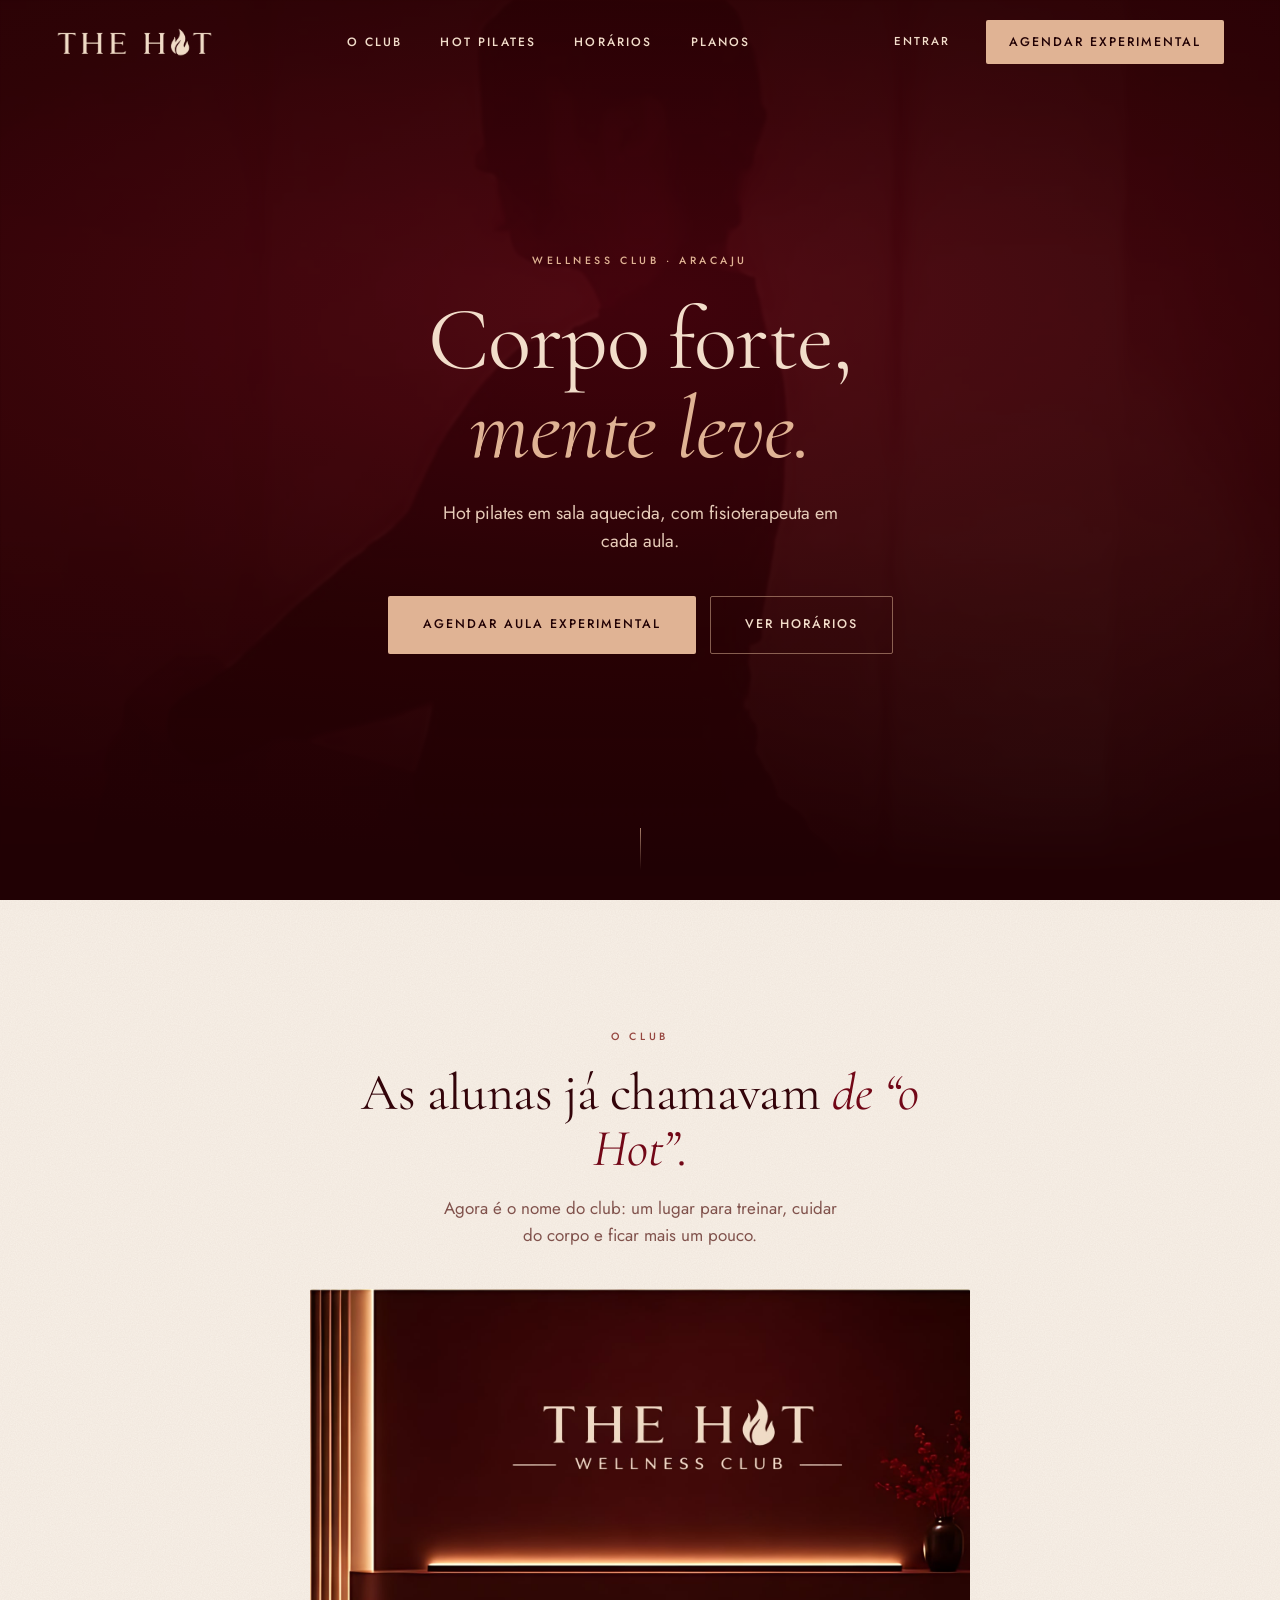
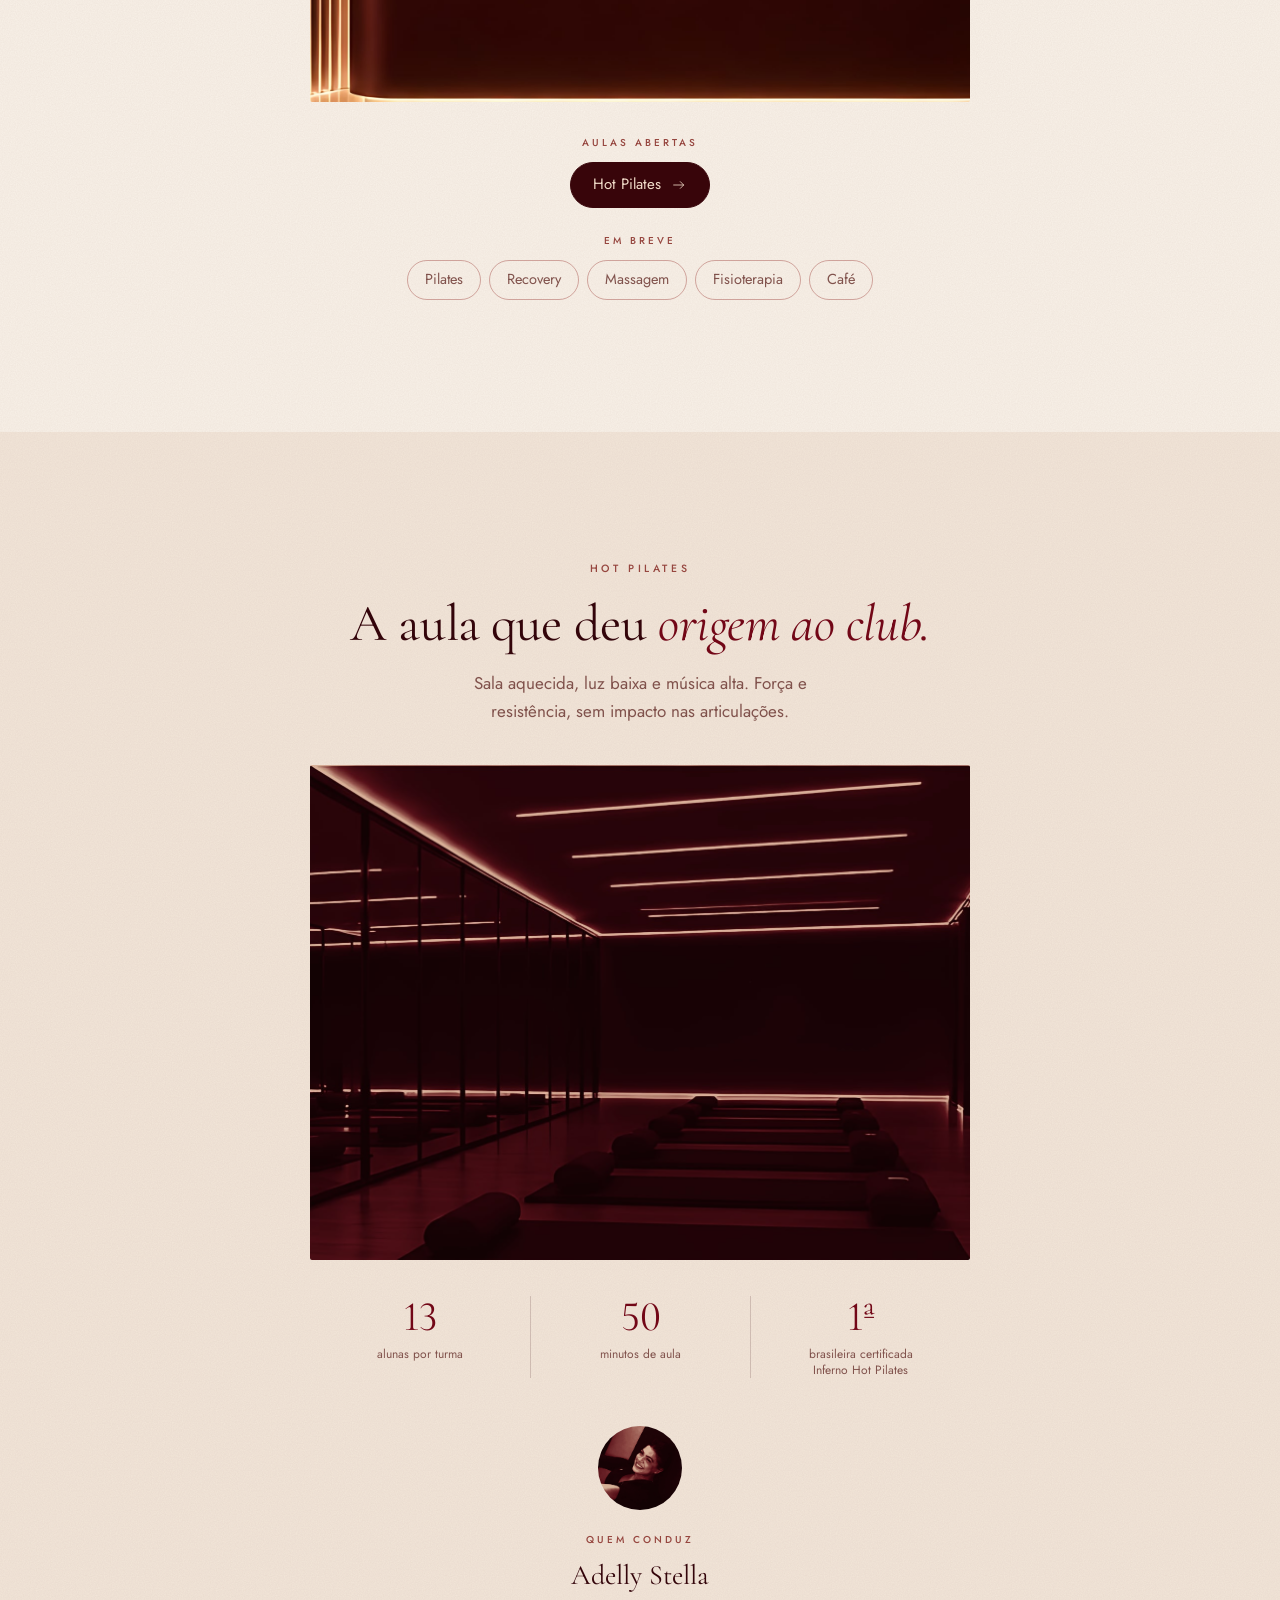
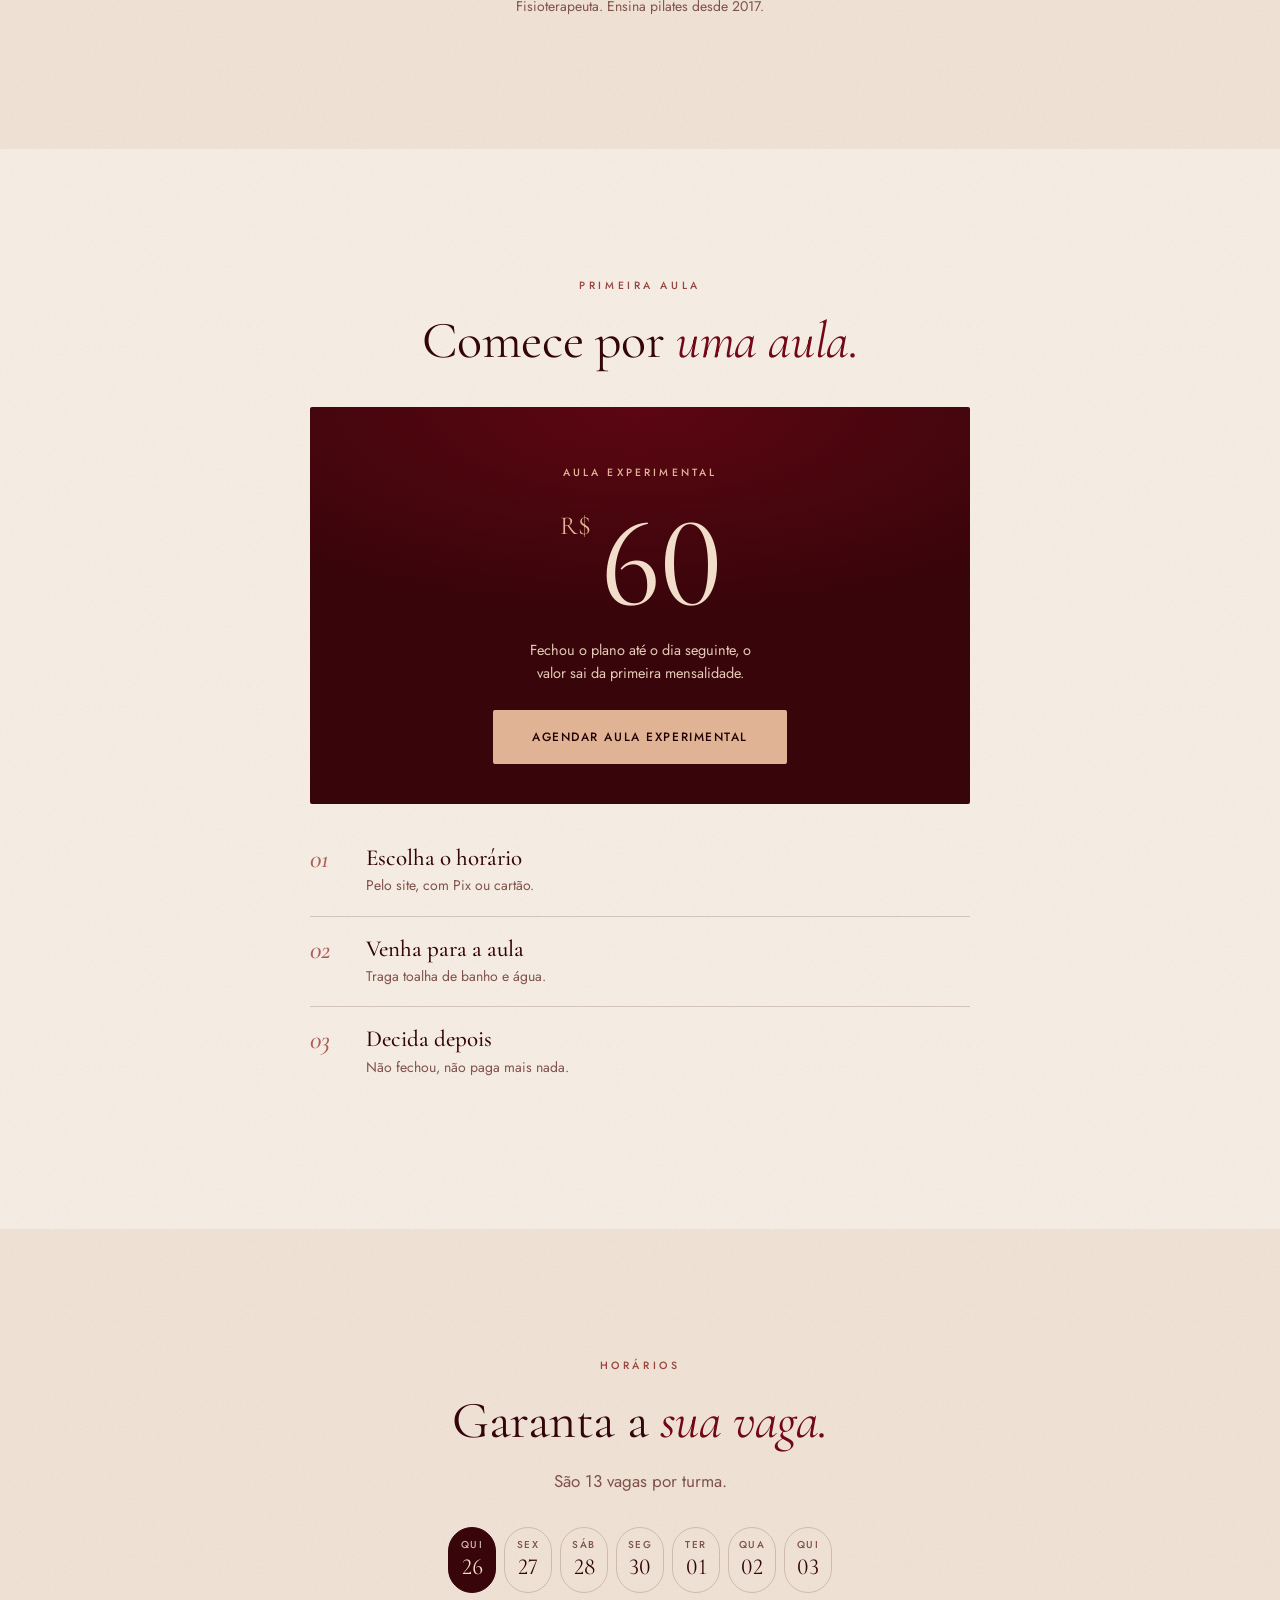
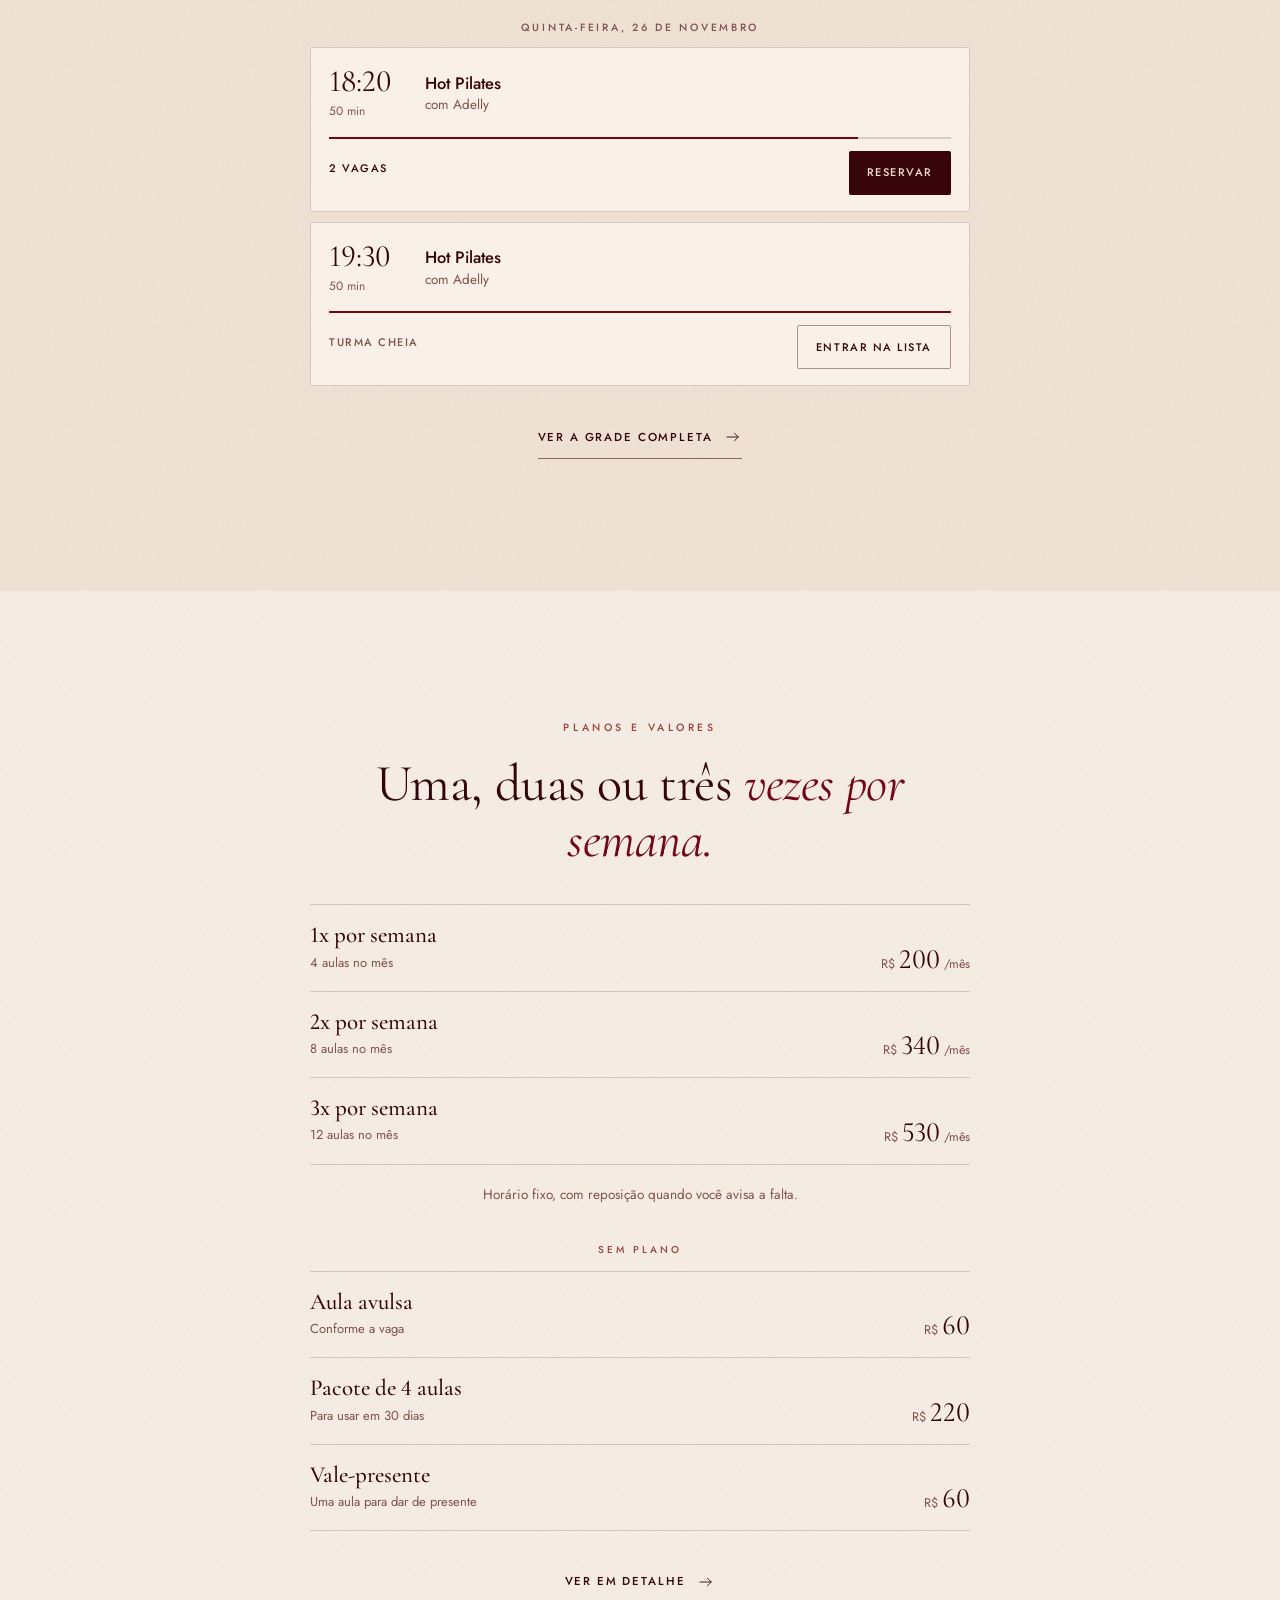
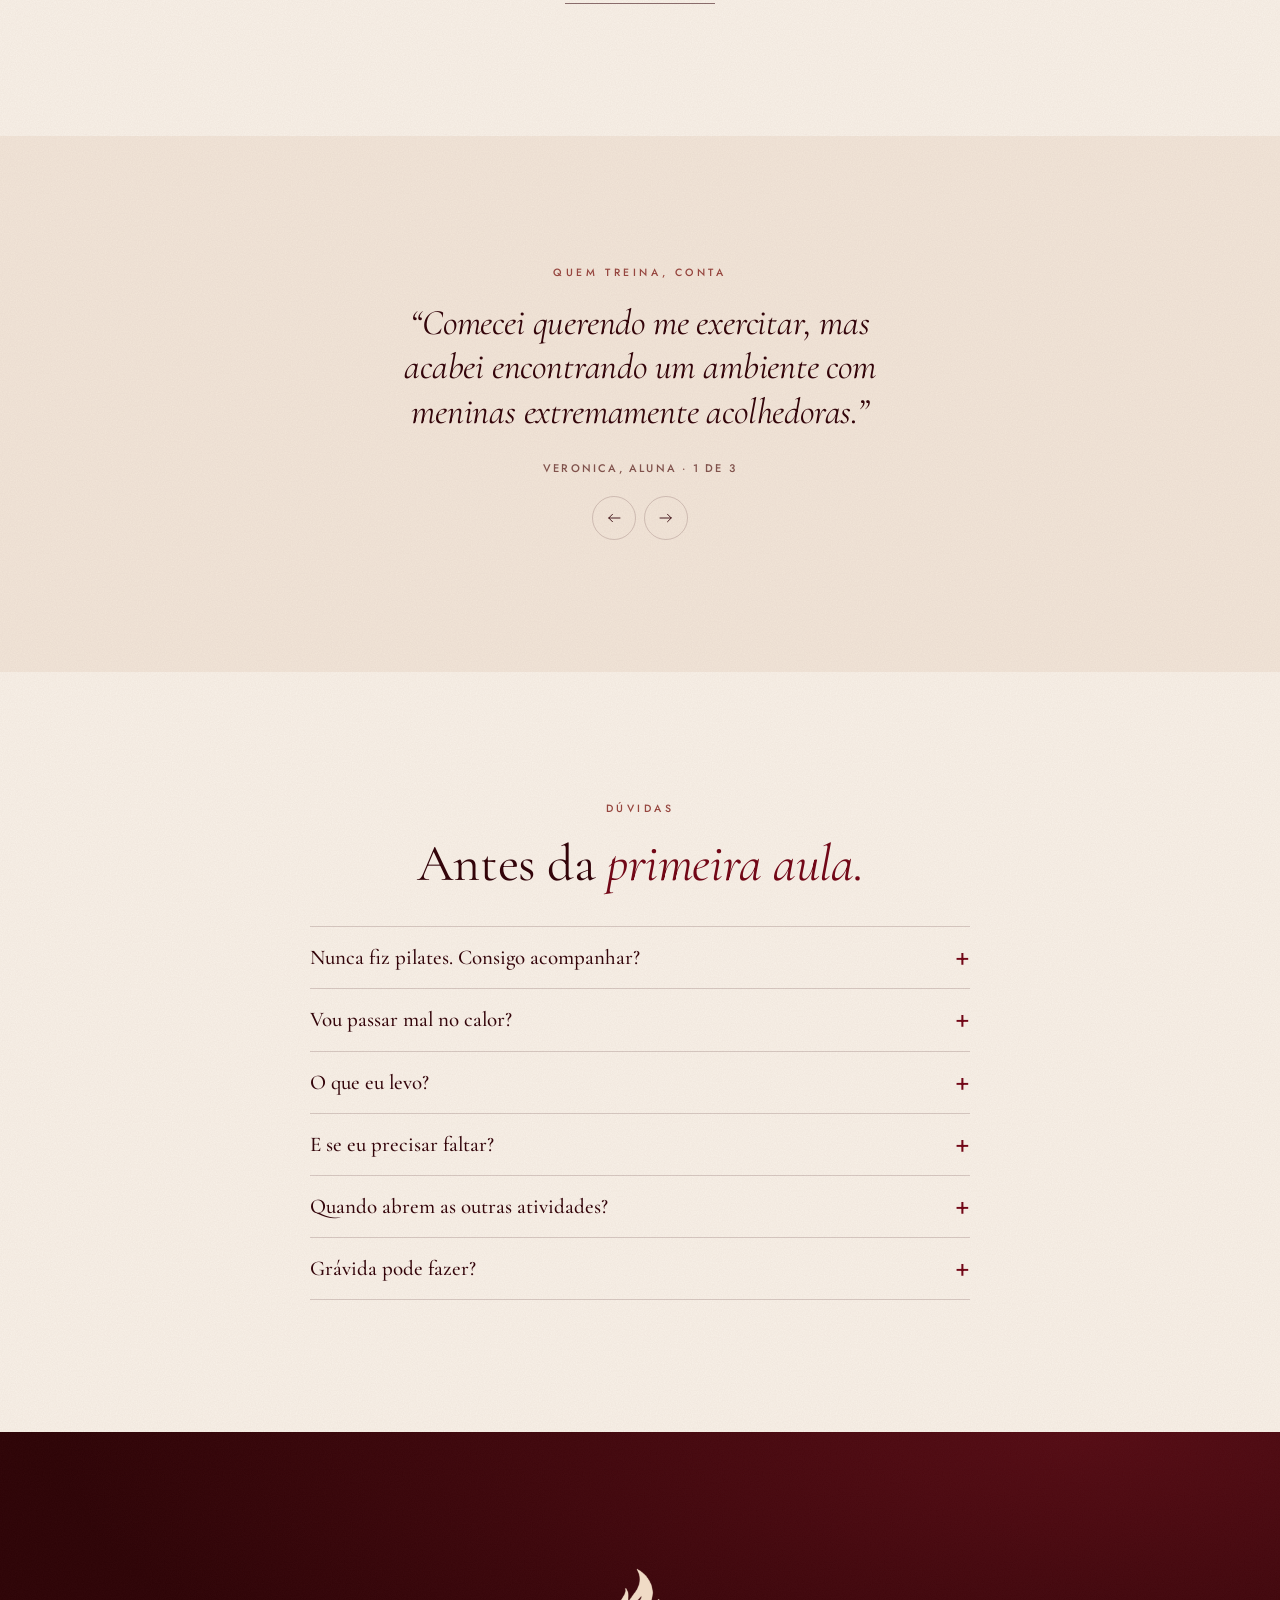
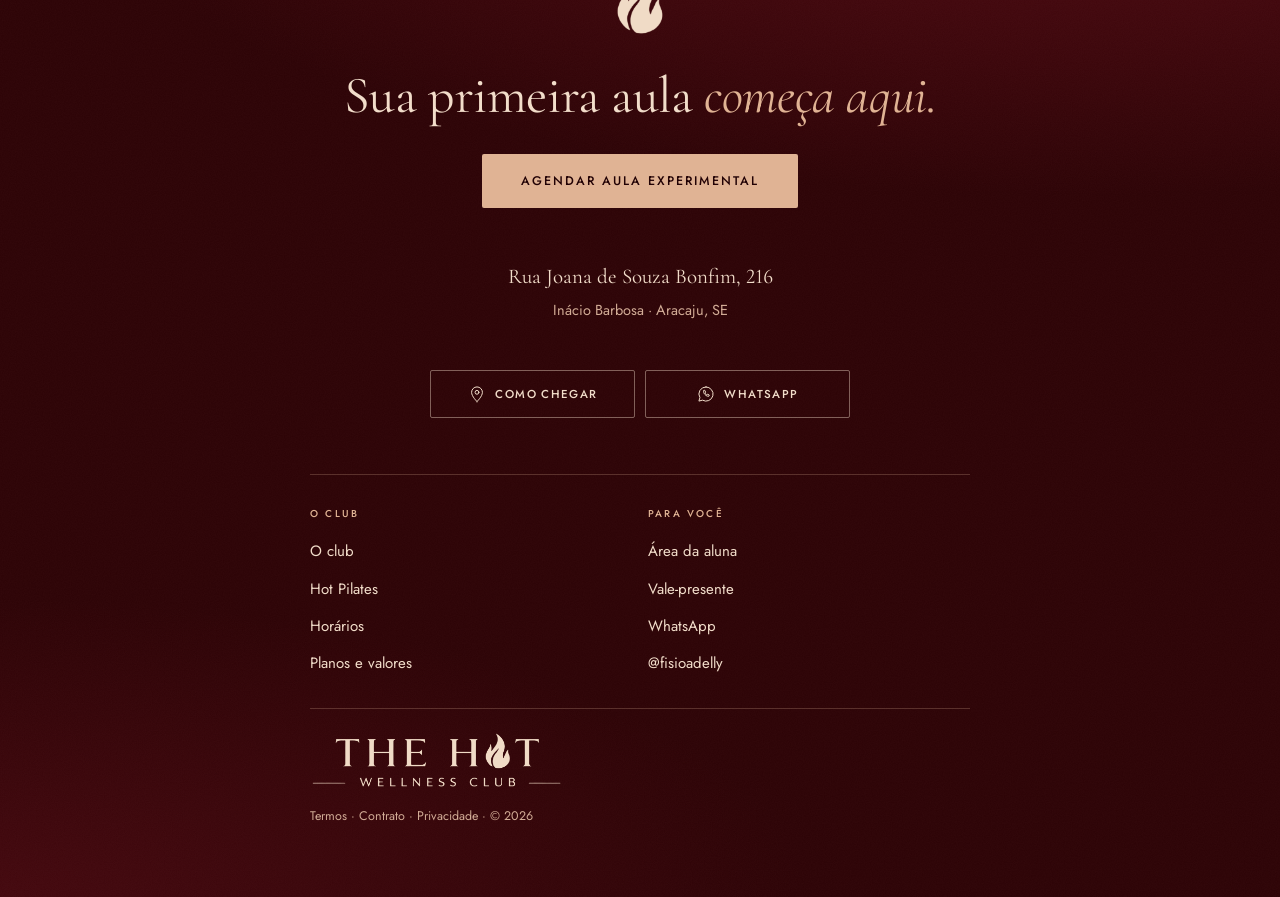
==== commit fecc37b8: "Versao enxuta: base clara, menos texto, titulos centralizados e foto do topo so como vulto Co-Author" ====
--- a/index.html
+++ b/index.html
@@ -4,14 +4,14 @@
 <meta charset="utf-8">
 <meta name="viewport" content="width=device-width, initial-scale=1, viewport-fit=cover">
 <title>The Hot Wellness Club · Hot pilates e bem-estar em Aracaju</title>
-<meta name="description" content="Wellness club em Aracaju. A atividade principal é o hot pilates: sala aquecida, no máximo 13 alunas por turma e fisioterapeuta em cada aula. Aula experimental a R$ 60.">
+<meta name="description" content="Wellness club em Aracaju. Hot pilates em sala aquecida, com no máximo 13 alunas por turma e fisioterapeuta em cada aula. Aula experimental a R$ 60.">
 <meta name="robots" content="noindex, nofollow">
-<meta name="theme-color" content="#210104">
+<meta name="theme-color" content="#2C0205">
 <meta property="og:title" content="The Hot Wellness Club · Aracaju">
 <meta property="og:image" content="https://kauebritto.github.io/the-hot-wellness-club/img/f-pose.jpg">
 <link rel="icon" href="img/favicon.png" type="image/png">
 <link rel="preconnect" href="https://fonts.googleapis.com"><link rel="preconnect" href="https://fonts.gstatic.com" crossorigin>
-<link href="https://fonts.googleapis.com/css2?family=Cormorant+Garamond:ital,wght@0,400;0,500;0,600;1,400;1,500&family=Jost:wght@400;500&display=swap" rel="stylesheet">
+<link href="https://fonts.googleapis.com/css2?family=Cormorant+Garamond:ital,wght@0,400;0,500;1,400;1,500&family=Jost:wght@400;500&display=swap" rel="stylesheet">
 <link rel="preload" as="image" href="img/f-pose.jpg">
 <style>
 /* Desenho de aprovação do site The Hot Wellness Club. Não é o código do site. */
@@ -306,21 +306,14 @@
 .pc-faixa a{margin-left:auto;font:500 12px/1 var(--sem);letter-spacing:.18em;text-transform:uppercase;color:var(--champ)}
 
 /* site publicado */
-:root{color-scheme:dark}
 body{background:#210104;overflow-x:hidden}
 h1,h2,h3,blockquote,.local{overflow-wrap:break-word}
 [hidden]{display:none!important}
 img{height:auto}
-.hero .foto::before{content:none}
-.hero{min-height:max(600px,calc(100svh - 84px));padding-top:96px}
-.hero h1{font-size:clamp(40px,12.4vw,50px);line-height:.98;margin:14px 0 16px}
-.sec h2{font-size:clamp(34px,10vw,40px)}
 .duvidas div:not(.aberta) p{display:none}
-[data-ir],[data-abre],[data-passo],[data-fecha],[data-rola],[data-demo],.abre,.dia,.filtros span,.abas span,.duvidas h3,.opcao,.passa span,.marca,.entrar,.wa{cursor:pointer;-webkit-tap-highlight-color:transparent}
-a:focus-visible,button:focus-visible{outline:2px solid #F4D2B4;outline-offset:3px}
-.fecho{padding-bottom:124px}
-.fecho img.th{width:auto}
-.rodape .fim img,.topo .marca img{width:auto}
+[data-ir],[data-abre],[data-passo],[data-fecha],[data-rola],[data-demo],.abre,.dia,.abas span,.duvidas h3,.opcao,.passa span,.marca,.entrar,.wa{cursor:pointer;-webkit-tap-highlight-color:transparent}
+a:focus-visible,button:focus-visible{outline:2px solid var(--rosa);outline-offset:3px}
+.rodape .fim img,.topo .marca img,.fecho img.th{width:auto}
 .folha{max-height:calc(100% - 70px);overflow-y:auto}
 .topo .acoes .btn{display:none}
 .barra{padding-bottom:calc(14px + env(safe-area-inset-bottom,0px))}
@@ -328,86 +321,160 @@
 .semana::-webkit-scrollbar{display:none}
 @media(prefers-reduced-motion:no-preference){.folha:not([hidden]){animation:sobe .28s ease-out}@keyframes sobe{from{transform:translateY(24px);opacity:.4}}}
 
-/* ---- as quatro cores do painel da marca: vinho, carmim, rosa e champanhe ---- */
-:root{--v700:#4A040E;--carmim:#720717;--rosa:#AC5D57;--champ:#E0B394;--rosa-texto:#96463F}
-/* a foto do topo, mais sóbria: o vinho fundo toma mais da foto */
-.hero .foto::after{background:linear-gradient(180deg,rgba(33,1,4,.72) 0,rgba(33,1,4,.2) 22%,rgba(33,1,4,.4) 44%,rgba(33,1,4,.92) 66%,#210104 90%)}
-/* faixa em champanhe logo abaixo da primeira tela */
-.proxima{background:var(--champ);color:var(--v950)}
-.proxima small{color:var(--carmim)}
-.proxima .pisca{background:var(--carmim);box-shadow:0 0 0 4px rgba(114,7,23,.16)}
-.proxima a{border-color:rgba(51,4,10,.45);color:var(--v950)}
-/* faixas de destaque */
-.sec.carmim{--fundo:#5F0613;--fg:var(--champ-claro);--fg2:#EBC6B2;--linha:rgba(242,221,202,.28);--acento:var(--champ);--cartao:rgba(0,0,0,.14);--botao:var(--champ);--botao-fg:var(--v950)}
-.sec.carmim::after{mix-blend-mode:screen;opacity:.12}
-.sec.carmim .faixa-foto::after{background:linear-gradient(180deg,rgba(33,1,4,.3),rgba(74,4,14,.42) 50%,#5F0613)}
-.sec.champ{--fundo:var(--champ);--fg:var(--tinta);--fg2:#6B3A36;--linha:rgba(51,4,10,.24);--acento:var(--carmim);--cartao:rgba(255,255,255,.28);--botao:var(--v800);--botao-fg:var(--champ-claro)}
-.rotulo.sub{margin:44px 0 0}
-.rotulo.sub+.avulsos{margin-top:18px}
-.tag{display:inline-block;font:500 9.5px/1 var(--sem);letter-spacing:.18em;text-transform:uppercase;padding:6px 9px;border:1px solid var(--rosa);color:var(--rosa-texto);border-radius:100px;white-space:nowrap}
-/* o que tem no club: o hot pilates em cartão escuro, o resto em linhas com "em breve" */
-.servicos{margin-top:18px}
-.servicos>div{display:grid;grid-template-columns:34px 1fr auto;gap:14px;align-items:center;padding:20px 0;border-top:1px solid var(--linha);min-height:84px}
-.servicos>div:nth-child(2){border-top:0}
-.servicos>div svg.i{color:var(--rosa)}
-.servicos>div h3{color:color-mix(in srgb,var(--fg) 82%,transparent)}
-.servicos a.ativo{grid-template-columns:34px 1fr 20px;padding:24px 18px;border-top:0;border-radius:2px;margin-bottom:6px;color:var(--champ-claro);--fg2:#D9B49F;--acento:var(--champ);background:radial-gradient(120% 90% at 100% 0,rgba(114,7,23,.75),transparent 62%),var(--v800)}
-.servicos a.ativo .tag{background:var(--champ);border-color:var(--champ);color:var(--v950);margin-bottom:12px}
-.servicos a.ativo .seta{color:var(--champ)}
-/* aula experimental: cartão em carmim */
-.oferta{margin-top:28px;padding:28px 20px 22px;border-radius:2px;color:var(--champ-claro);background:radial-gradient(130% 90% at 100% 0,#7F0B1D,transparent 60%),#6A0615}
-.oferta small{font:500 11px/1 var(--sem);letter-spacing:.24em;text-transform:uppercase;color:var(--champ)}
-.oferta .valor{font:500 96px/.86 var(--serifa);letter-spacing:-.02em;color:var(--champ);margin:22px 0 18px}
-.oferta .valor span{font-size:30px;letter-spacing:0;vertical-align:top;line-height:1.3;margin-right:8px}
-.oferta p:not(.valor){font-size:15px;line-height:1.5;color:#F3DCCB}
-.oferta .btn{margin-top:22px;padding:0 8px;letter-spacing:.13em;font-size:12px;background:var(--champ);color:var(--v950)}
-.oferta+.passos{margin-top:14px}
-.oferta+.passos li:first-child{border-top:0}
-/* sem plano: avulsa, pacote e vale-presente */
-.avulsos{display:grid;gap:10px}
-.av{padding:22px 20px 16px;background:var(--cartao);border:1px solid var(--linha);border-radius:2px}
-.av h3{font:500 25px/1.1 var(--serifa)}
-.av p{font-size:14px;line-height:1.4;color:var(--fg2);margin-top:6px}
-.av .pe{display:flex;align-items:center;justify-content:space-between;gap:12px;margin-top:16px;padding-top:12px;border-top:1px solid var(--linha)}
-.av b{font:500 30px/1 var(--serifa);white-space:nowrap}
-.av b small{font:400 12.5px/1 var(--sem);color:var(--fg2)}
-.av .pe a{display:inline-flex;align-items:center;gap:8px;min-height:44px;font:500 11px/1 var(--sem);letter-spacing:.14em;text-transform:uppercase;white-space:nowrap}
-.av .pe a svg{width:16px;height:16px}
-.av.presente,.cartao.presente{background:var(--champ);border-color:var(--champ);--linha:rgba(51,4,10,.24);--fg2:#6B3A36}
-.av.presente>svg.i{color:var(--carmim);margin-bottom:12px}
-.cartao.presente .btn.p{background:var(--v800);color:var(--champ-claro)}
-.sec.carmim{padding-bottom:64px}
-.menu-aberto .embreve{margin-top:26px;font-size:14px;line-height:1.5;color:var(--fg2)}
-.menu-aberto .embreve small{display:block;font:500 10px/1 var(--sem);letter-spacing:.22em;text-transform:uppercase;color:var(--rosa);margin-bottom:10px}
-.menu-aberto nav a{font-size:32px}
-.aviso{position:fixed;left:50%;bottom:92px;transform:translateX(-50%);z-index:60;width:max-content;max-width:calc(100% - 32px);padding:13px 18px;border-radius:2px;background:var(--papel);color:var(--tinta);font-size:13.5px;line-height:1.35;text-align:center;box-shadow:0 10px 34px rgba(0,0,0,.4)}
+/* ---- v5: as cores do painel em hierarquia. Creme de base, vinho no topo e no fecho, rosa nos detalhes ---- */
+:root{--v700:#4A040E;--carmim:#720717;--rosa:#AC5D57;--champ:#E0B394;--rosa-texto:#96463F;--papel:#F8F1E8;--areia:#F2E6D9;--tinta-2:#80524C}
+.claro{--cartao:#FCF7F0}
+.claro.areia{--fundo:var(--areia);--cartao:#F9F1E7}
+.sec::after{opacity:.28}
+h1,h2,blockquote{font-weight:400}
+
+/* cabeçalho e barra claros, para a página respirar */
+.topo .marca img.v{display:none}
+.topo.solido{background:rgba(248,241,232,.94);color:var(--tinta)}
+.topo.solido::after{background:var(--fio);box-shadow:none}
+.topo.solido .marca img.c{display:none}
+.topo.solido .marca img.v{display:block}
+.barra{background:rgba(248,241,232,.96);color:var(--tinta)}
+.barra::before{background:var(--fio);box-shadow:none}
+.barra small{color:var(--rosa-texto)}
+.barra .btn{background:var(--v800);color:var(--champ-claro)}
+.barra .wa{border-color:rgba(51,4,10,.28);color:var(--tinta)}
+
+/* primeira tela: poucas palavras, no centro; a foto vira só um vulto */
+.hero{min-height:100svh;justify-content:center;align-items:center;text-align:center;padding:110px 28px 96px;background:radial-gradient(110% 62% at 50% 34%,#4A040E 0,#2C0205 58%,#210104 100%)}
+.hero .foto{opacity:.2;background-position:50% 8%;filter:blur(1px)}
+.hero .foto::before{content:none}
+.hero .foto::after{background:linear-gradient(180deg,rgba(33,1,4,.5) 0,transparent 30%,transparent 55%,#210104 96%)}
+.hero .texto{width:100%;max-width:340px}
+.sobre{letter-spacing:.34em;font-size:10.5px}
+.hero h1{font:400 clamp(46px,14.2vw,60px)/1 var(--serifa);letter-spacing:-.012em;margin:22px 0 20px}
+.hero p.sub{font-size:16px;line-height:1.55;max-width:17.5em;margin:0 auto;color:#E6CBB8}
+.hero .acoes{margin-top:34px}
+.hero .desce{position:absolute;left:50%;bottom:30px;width:1px;height:42px;background:linear-gradient(180deg,rgba(224,179,148,.7),transparent)}
+
+/* faixas: mais ar, título no centro, uma ideia por bloco */
+.sec{padding:96px 28px;text-align:center}
+.rotulo{justify-content:center;font-size:10.5px;letter-spacing:.34em;color:var(--rosa-texto);margin-bottom:22px}
+.rotulo::after{content:none}
+.sec h2{font-size:clamp(32px,9.6vw,38px);line-height:1.08;letter-spacing:-.008em}
+.lead{font-size:15.5px;line-height:1.6;max-width:19.5em;margin:18px auto 0}
+.quadro{margin-top:40px}
+.quadro::after{content:none}
+.mini-rot{font:500 10px/1 var(--sem);letter-spacing:.3em;text-transform:uppercase;color:var(--rosa-texto);margin-top:40px}
+.quadro+.mini-rot{margin-top:36px}
+.chips{display:flex;flex-wrap:wrap;justify-content:center;gap:8px;margin-top:14px}
+.chips+.mini-rot{margin-top:28px}
+.chips span,.chips a{display:inline-flex;align-items:center;gap:10px;height:40px;padding:0 17px;border:1px solid color-mix(in srgb,var(--rosa) 50%,transparent);border-radius:100px;font:400 14.5px/1 var(--sem);color:var(--fg2)}
+.chips a.on{height:46px;padding:0 22px;background:var(--v800);border-color:var(--v800);color:var(--champ-claro);font-size:15px}
+.chips a svg{width:16px;height:16px}
+.link{font-size:11.5px}
+.nota-sec{font-size:13.5px;line-height:1.5;color:var(--fg2);margin-top:20px}
+
+/* hot pilates */
+.fatos{margin-top:36px;border-top:0}
+.fatos div{padding:0 8px;text-align:center}
+.fatos div+div{padding-left:8px}
+.fatos b{font-weight:400;font-size:42px}
+.fatos span{font-size:12px;max-width:9em;margin-inline:auto}
+.conduz{display:flex;flex-direction:column;align-items:center;gap:16px;margin-top:48px;padding-top:0;border-top:0}
+.conduz img{width:84px;height:84px;border-radius:50%;object-position:62% 34%}
+.conduz small{color:var(--rosa-texto);letter-spacing:.3em}
+.conduz h3{font:400 28px/1.05 var(--serifa);margin:10px 0 6px}
+.conduz p{font-size:14px}
+
+/* aula experimental: o único cartão cheio da página */
+.oferta{margin-top:38px;padding:38px 22px 26px;border-radius:2px;color:var(--champ-claro);background:radial-gradient(120% 80% at 50% 0,rgba(114,7,23,.62),transparent 66%),var(--v800)}
+.oferta small{font:500 10.5px/1 var(--sem);letter-spacing:.3em;text-transform:uppercase;color:var(--champ)}
+.oferta .valor{font:400 92px/.9 var(--serifa);letter-spacing:-.02em;color:var(--champ-claro);margin:22px 0 18px}
+.oferta .valor span{font-size:26px;letter-spacing:0;vertical-align:top;line-height:1.5;margin-right:8px;color:var(--champ)}
+.oferta p:not(.valor){font-size:14.5px;line-height:1.55;color:#E6CBB8;max-width:17.5em;margin:0 auto}
+.oferta .btn{margin-top:26px;padding:0 8px;letter-spacing:.13em;font-size:12px;background:var(--champ);color:var(--v950)}
+.passos{margin-top:22px;text-align:left}
+.passos li{padding:20px 0;grid-template-columns:50px 1fr}
+.passos li:first-child{border-top:0}
+.passos li:last-child{border-bottom:0}
+.passos li::before{font-size:26px;color:var(--rosa)}
+.passos h3{font-size:23px}
+.passos p{font-size:14px;margin-top:4px}
+
+/* horários */
+.semana{margin-top:32px;justify-content:flex-start}
+.dia{height:66px;flex-basis:48px;border-radius:100px;gap:6px}
+.dia b{font-size:23px;font-weight:400}
+.datado{margin:30px 0 14px;letter-spacing:.26em;font-size:10.5px}
+.aulas{text-align:left}
+.aula{padding:18px 18px 16px}
+.aula .hora b{font-weight:400}
+
+/* planos e valores */
+.planos{text-align:left;margin-top:36px}
+.planos.sem{margin-top:16px}
+.plano-l{padding:18px 0}
+.plano-l h3{font-size:23px}
+.plano-l p{font-size:13px;margin-top:4px}
+.plano-l .preco{font-size:28px;font-weight:400}
+
+/* depoimento */
+blockquote{font-size:27px;line-height:1.24;max-width:13.5em;margin:0 auto}
+.autora{flex-direction:column;gap:22px;margin-top:28px}
+.depo{padding-top:84px;padding-bottom:84px}
+
+/* dúvidas */
+.duvidas{text-align:left;margin-top:34px}
+.duvidas div{padding:18px 0}
+.duvidas h3{font-size:21px}
+.duvidas p{font-size:14.5px}
+
+/* fecho */
+.fecho{padding:96px 28px 124px}
+.fecho h2{font-size:clamp(34px,10vw,40px)}
+.fecho .local{margin-top:56px;font-size:21px;font-weight:400}
+.fecho .dupla{margin-top:20px}
+.fecho .dupla .btn{height:48px}
+.rodape{margin-top:56px}
+
+/* páginas internas e menu */
+.cabeca{padding:124px 28px 30px}
+.cabeca h1{font:400 44px/1 var(--serifa)}
+.cabeca .lead{font-size:15px}
+.sec.lista{padding-top:0;padding-bottom:120px}
+.abas{margin-top:0}
+.cartoes,.cartao{text-align:left}
+.menu-aberto{text-align:left;padding-top:104px;min-height:100svh}
+.menu-aberto nav a{font:400 34px/1.1 var(--serifa);padding:17px 0}
+.menu-aberto .embreve{margin-top:28px;font-size:14px;line-height:1.5;color:var(--fg2)}
+.menu-aberto .embreve small{display:block;font:500 10px/1 var(--sem);letter-spacing:.3em;text-transform:uppercase;color:var(--rosa-texto);margin-bottom:10px}
+.aviso{position:fixed;left:50%;bottom:92px;transform:translateX(-50%);z-index:60;width:max-content;max-width:calc(100% - 32px);padding:13px 18px;border-radius:2px;background:var(--v800);color:var(--champ-claro);font-size:13.5px;line-height:1.35;text-align:center;box-shadow:0 10px 34px rgba(33,1,4,.3)}
 
 @media(min-width:900px){
   .topo nav a{cursor:pointer}
-  .topo .acoes .btn{display:flex;height:46px;background:var(--champ);color:var(--v950)}
-  .hero h1{font-size:clamp(56px,5.6vw,84px);line-height:.96;margin:22px 0 26px}
-  .hero p.sub{max-width:27em}
-  .hero .foto::after{background:linear-gradient(90deg,#210104 0,rgba(33,1,4,.35) 34%,rgba(33,1,4,.12) 70%),linear-gradient(180deg,rgba(33,1,4,.6) 0,rgba(33,1,4,.1) 26%,rgba(33,1,4,.1) 70%,rgba(33,1,4,.65))}
-  .sec{padding:110px max(56px,calc(50vw - 380px))}
-  .sec h2{font-size:56px}
-  .sec.cabeca{padding-top:160px}
-  .semana,.filtros{margin-inline:0;padding-inline:0}
-  .faixa-foto{margin:-110px calc(-1 * max(56px,50vw - 380px)) 56px;height:420px}
+  .topo .acoes .btn{display:flex;height:44px;background:var(--champ);color:var(--v950)}
+  .topo.solido .acoes .btn{background:var(--v800);color:var(--champ-claro)}
+  .hero{display:flex;min-height:100vh;padding:120px 56px 110px}
+  .hero .foto{position:absolute;inset:0;height:auto;margin:0;background-position:50% 20%;opacity:.16}
+  .hero .foto::after{background:linear-gradient(180deg,rgba(33,1,4,.5) 0,transparent 30%,transparent 60%,#210104 98%)}
+  .hero .texto{max-width:680px;padding:0}
+  .hero h1{font-size:clamp(72px,7vw,104px);margin:28px 0 26px}
+  .hero p.sub{font-size:18px;max-width:22em}
+  .hero .acoes{justify-content:center;margin-top:40px}
+  .sec{padding:132px max(56px,calc(50vw - 330px))}
+  .sec h2{font-size:52px}
+  .lead{font-size:17px;max-width:24em}
+  .sec.cabeca{padding-top:170px;padding-bottom:36px}
+  .cabeca h1{font-size:64px}
+  .sec.lista{padding-top:0}
+  .semana{margin-inline:0;padding-inline:0;justify-content:center}
+  blockquote{font-size:36px}
   .fecho{padding-bottom:70px}
+  .fecho .dupla{max-width:420px;margin-inline:auto}
+  .fecho .btn.p{display:inline-flex;padding:0 38px}
+  .oferta{padding:52px 44px 40px}
+  .oferta .valor{font-size:128px}
+  .oferta .btn{display:inline-flex;padding:0 38px}
   .menu-aberto{min-height:100vh}
   .folha{left:50%;right:auto;bottom:auto;top:50%;width:460px;transform:translate(-50%,-50%);border-radius:14px;padding:28px 32px 32px;max-height:90vh}
   .folha::before{display:none}
   @keyframes sobe{from{transform:translate(-50%,-46%);opacity:.4}}
-  .avulsos{grid-template-columns:repeat(3,1fr)}
-  .av{display:flex;flex-direction:column}
-  .av .pe{margin-top:auto;flex-direction:column;align-items:flex-start;gap:4px}
-  .av p{margin-bottom:18px}
-  .oferta{display:grid;grid-template-columns:auto 1fr;column-gap:44px;align-items:center;padding:40px 44px}
-  .oferta small{grid-column:1/-1}
-  .oferta .valor{font-size:132px;margin:20px 0 6px}
-  .oferta p:not(.valor){grid-column:2;grid-row:2}
-  .oferta .btn{grid-column:2;justify-self:start;padding:0 34px;margin-top:8px}
-  .sec.carmim{padding-bottom:110px}
   .aviso{bottom:40px}
 }
 
@@ -415,7 +482,7 @@
 </head>
 <body>
 <header class="topo">
-  <a class="marca" data-ir="inicio" aria-label="The Hot Wellness Club, início"><img src="img/logo-nome.png" alt="The Hot Wellness Club" width="1606" height="306"></a>
+  <a class="marca" data-ir="inicio" aria-label="The Hot Wellness Club, início"><img class="c" src="img/logo-nome.png" alt="The Hot Wellness Club" width="1606" height="306"><img class="v" src="img/logo-nome-vinho.png" alt="" width="1606" height="306"></a>
   <nav aria-label="Menu"><a data-rola="s-club">O club</a><a data-rola="s-hot">Hot Pilates</a><a data-ir="horarios">Horários</a><a data-ir="planos">Planos</a></nav>
   <div class="acoes"><a class="entrar">Entrar</a><a class="btn" data-abre>Agendar experimental</a><button type="button" class="abre">Menu<i></i></button></div>
 </header>
@@ -424,169 +491,154 @@
   <div class="foto"></div>
   <div class="texto">
     <p class="sobre">Wellness club · Aracaju</p>
-    <h1>Um club para o corpo forte <em>e a mente leve.</em></h1>
-    <p class="sub">A atividade principal é o hot pilates: sala aquecida, no máximo 13 alunas por turma e fisioterapeuta em cada aula.</p>
-    <div class="acoes"><a class="btn p" data-abre>Agendar aula experimental</a><a class="btn s" data-ir="horarios">Ver horários com vaga</a></div>
-    <p class="nota">A aula experimental custa R$ 60. Fechou o plano até o dia seguinte, o valor sai da primeira mensalidade.</p>
-  </div>
-  <div class="pc-faixa"><span class="pisca"></span><small>Próxima turma com vaga</small><b>Quinta, 26 de novembro · 18:20 · Hot Pilates</b><a data-abre>Reservar esta aula →</a></div>
-</section>
-<div class="proxima"><span class="pisca"></span><div><small>Próxima turma com vaga</small><b>Quinta, 26 nov · 18:20</b></div><a aria-label="Reservar esta aula" data-abre><svg class="i" viewBox="0 0 24 24" aria-hidden="true"><path d="M4 12h15M14 7l5 5-5 5"/></svg></a></div>
+    <h1>Corpo forte,<br><em>mente leve.</em></h1>
+    <p class="sub">Hot pilates em sala aquecida, com fisioterapeuta em cada aula.</p>
+    <div class="acoes"><a class="btn p" data-abre>Agendar aula experimental</a><a class="btn s" data-ir="horarios">Ver horários</a></div>
+  </div>
+  <span class="desce" aria-hidden="true"></span>
+</section>
 
 <section class="sec claro" id="s-club">
-  <p class="rotulo"><b>01</b> O club</p>
+  <p class="rotulo">O club</p>
   <h2>As alunas já chamavam <em>de “o Hot”.</em></h2>
-  <p class="lead">“O Hot é um momento de cuidar de mim”, escreveu uma delas. Agora é o nome do club: um endereço para treinar, cuidar do corpo e ficar mais um pouco depois da aula.</p>
-  <figure class="quadro"><img src="img/recepcao.jpg" alt="Recepção do The Hot Wellness Club, com a logo na parede e luz quente" style="aspect-ratio:16/10" width="1800" height="986" loading="lazy"><figcaption>A recepção do club</figcaption></figure>
-  <p class="rotulo sub">O que tem no club</p>
-  <div class="servicos">
-    <a class="ativo" data-rola="s-hot"><svg class="i" viewBox="0 0 24 24" aria-hidden="true"><path d="M12 5c2.2 2.4 3.3 5 3.3 7.6 0 2.3-1.3 4.4-3.3 5.4-2-1-3.3-3.1-3.3-5.4C8.7 10 9.8 7.4 12 5Z"/><path d="M8.9 10.2C6.6 9.9 4.6 10.3 3 11.4c.6 3.6 3.2 6.2 6.9 6.6"/><path d="M15.1 10.2c2.3-.3 4.3.1 5.9 1.2-.6 3.6-3.2 6.2-6.9 6.6"/><path d="M5 20.5h14"/></svg><div><span class="tag">Aulas abertas</span><h3>Hot Pilates</h3><p>A atividade principal do club. Aulas de 50 minutos em sala aquecida, de segunda a sábado.</p></div><svg class="i seta" viewBox="0 0 24 24" aria-hidden="true"><path d="M4 12h15M14 7l5 5-5 5"/></svg></a>
-    <div><svg class="i" viewBox="0 0 24 24" aria-hidden="true"><path d="M7 8v8M4.5 9.5v5M17 8v8M19.5 9.5v5M7 12h10"/></svg><div><h3>Pilates</h3><p>Força e controle, em temperatura ambiente.</p></div><span class="tag">Em breve</span></div>
-    <div><svg class="i" viewBox="0 0 24 24" aria-hidden="true"><path d="M2 12h5l2-5 3.5 10 2.5-7 1.5 2H22"/></svg><div><h3>Recovery</h3><p>Para o corpo descansar entre uma aula e outra.</p></div><span class="tag">Em breve</span></div>
-    <div><svg class="i" viewBox="0 0 24 24" aria-hidden="true"><path d="M3 8.5c2-1.6 4-1.6 6 0s4 1.6 6 0 4-1.6 6 0M3 13c2-1.6 4-1.6 6 0s4 1.6 6 0 4-1.6 6 0M3 17.5c2-1.6 4-1.6 6 0s4 1.6 6 0 4-1.6 6 0"/></svg><div><h3>Massagem</h3><p>Com hora marcada, antes ou depois da aula.</p></div><span class="tag">Em breve</span></div>
-    <div><svg class="i" viewBox="0 0 24 24" aria-hidden="true"><path d="M9.5 4h5v5.5H20v5h-5.5V20h-5v-5.5H4v-5h5.5Z"/></svg><div><h3>Fisioterapia</h3><p>Avaliação e tratamento com fisioterapeuta.</p></div><span class="tag">Em breve</span></div>
-    <div><svg class="i" viewBox="0 0 24 24" aria-hidden="true"><path d="M5 10h11v4.5a4.5 4.5 0 0 1-4.5 4.5h-2A4.5 4.5 0 0 1 5 14.5ZM16 11.5h1.5a2 2 0 0 1 0 4H16M8.5 4c-.8 1 .8 1.7 0 2.8M12 4c-.8 1 .8 1.7 0 2.8"/></svg><div><h3>Café</h3><p>Para chegar antes e sair sem pressa.</p></div><span class="tag">Em breve</span></div>
-  </div>
-  <a class="link" style="margin-top:14px" data-demo>Quero saber quando abrir <svg class="i" viewBox="0 0 24 24" aria-hidden="true"><path d="M4 12h15M14 7l5 5-5 5"/></svg></a>
-</section>
-
-<section class="sec escuro" id="s-hot">
-  <p class="rotulo"><b>02</b> Hot Pilates</p>
+  <p class="lead">Agora é o nome do club: um lugar para treinar, cuidar do corpo e ficar mais um pouco.</p>
+  <figure class="quadro"><img src="img/recepcao.jpg" alt="Recepção do The Hot Wellness Club, com a logo na parede e luz quente" style="aspect-ratio:16/10" width="1800" height="986" loading="lazy"></figure>
+  <p class="mini-rot">Aulas abertas</p>
+  <div class="chips"><a class="on" data-rola="s-hot">Hot Pilates <svg class="i" viewBox="0 0 24 24" aria-hidden="true"><path d="M4 12h15M14 7l5 5-5 5"/></svg></a></div>
+  <p class="mini-rot">Em breve</p>
+  <div class="chips"><span>Pilates</span><span>Recovery</span><span>Massagem</span><span>Fisioterapia</span><span>Café</span></div>
+</section>
+
+<section class="sec claro areia" id="s-hot">
+  <p class="rotulo">Hot Pilates</p>
   <h2>A aula que deu <em>origem ao club.</em></h2>
-  <p class="lead">A sala já está aquecida quando você entra. A luz é vermelha e baixa, a música é alta e as séries não param: força e resistência, sem impacto nas articulações. Os últimos minutos são para desacelerar.</p>
-  <figure class="quadro"><img src="img/sala.jpg" alt="Sala de aula do The Hot, com tapetes em fila e linhas de luz no teto" width="1800" height="995" loading="lazy"><figcaption>A sala aquecida</figcaption></figure>
+  <p class="lead">Sala aquecida, luz baixa e música alta. Força e resistência, sem impacto nas articulações.</p>
+  <figure class="quadro"><img src="img/sala.jpg" alt="Sala de aula do The Hot, com tapetes em fila e linhas de luz no teto" width="1800" height="995" loading="lazy"></figure>
   <div class="fatos">
-    <div><b>13</b><span>alunas por turma, no máximo</span></div>
-    <div><b>50</b><span>minutos, do aquecimento ao relaxamento</span></div>
-    <div><b>1ª</b><span>brasileira certificada pela Inferno Hot Pilates</span></div>
+    <div><b>13</b><span>alunas por turma</span></div>
+    <div><b>50</b><span>minutos de aula</span></div>
+    <div><b>1ª</b><span>brasileira certificada Inferno Hot Pilates</span></div>
   </div>
   <div class="conduz">
     <img src="img/f-adelly.jpg" alt="Adelly Stella sorrindo na sala de aula" width="900" height="1350" loading="lazy">
-    <div><small>Quem conduz</small><h3>Adelly Stella</h3><p>Fisioterapeuta, ensina pilates desde 2017. Conheceu o hot pilates nos quatro anos em que morou na Califórnia e trouxe a aula para Aracaju.</p></div>
+    <div><small>Quem conduz</small><h3>Adelly Stella</h3><p>Fisioterapeuta. Ensina pilates desde 2017.</p></div>
   </div>
 </section>
 
 <section class="sec claro" id="s-primeira">
-  <p class="rotulo"><b>03</b> Primeira aula</p>
+  <p class="rotulo">Primeira aula</p>
   <h2>Comece por <em>uma aula.</em></h2>
   <div class="oferta">
     <small>Aula experimental</small>
     <p class="valor"><span>R$</span>60</p>
-    <p>Uma aula completa de hot pilates, na turma que você escolher. Fechou o plano até o dia seguinte, os R$ 60 saem da primeira mensalidade. Não fechou, não paga mais nada.</p>
+    <p>Fechou o plano até o dia seguinte, o valor sai da primeira mensalidade.</p>
     <a class="btn p" data-abre>Agendar aula experimental</a>
   </div>
   <ol class="passos">
-    <li><div><h3>Escolha o horário</h3><p>Pelo site, com Pix ou cartão. Sem cadastro e sem senha.</p></div></li>
-    <li><div><h3>Venha para a aula</h3><p>Traga toalha de banho e água. Tapete e acessórios são do club. Chegue 5 minutos antes.</p></div></li>
-    <li><div><h3>Decida depois</h3><p>Gostou? O valor da experimental vira desconto no seu plano.</p></div></li>
+    <li><div><h3>Escolha o horário</h3><p>Pelo site, com Pix ou cartão.</p></div></li>
+    <li><div><h3>Venha para a aula</h3><p>Traga toalha de banho e água.</p></div></li>
+    <li><div><h3>Decida depois</h3><p>Não fechou, não paga mais nada.</p></div></li>
   </ol>
 </section>
 
-<section class="sec escuro" id="s-agenda">
-  <p class="rotulo"><b>04</b> Horários</p>
-  <h2>Garanta a sua <em>vaga.</em></h2>
-  <p class="lead">São 13 vagas por turma. Quando enche, abre lista de espera.</p>
-  <div class="semana" data-grade role="tablist" aria-label="Dias"><button type="button" class="dia sel" data-d="0"><small>qui</small><b>26</b><i>2 aulas</i></button><button type="button" class="dia" data-d="1"><small>sex</small><b>27</b><i>1 aula</i></button><button type="button" class="dia" data-d="2"><small>sáb</small><b>28</b><i>3 aulas</i></button><button type="button" class="dia" data-d="3"><small>seg</small><b>30</b><i>3 aulas</i></button><button type="button" class="dia" data-d="4"><small>ter</small><b>01</b><i>3 aulas</i></button><button type="button" class="dia" data-d="5"><small>qua</small><b>02</b><i>3 aulas</i></button><button type="button" class="dia" data-d="6"><small>qui</small><b>03</b><i>2 aulas</i></button></div>
+<section class="sec claro areia" id="s-agenda">
+  <p class="rotulo">Horários</p>
+  <h2>Garanta a <em>sua vaga.</em></h2>
+  <p class="lead">São 13 vagas por turma.</p>
+  <div class="semana" data-grade role="tablist" aria-label="Dias"><button type="button" class="dia sel" data-d="0"><small>qui</small><b>26</b></button><button type="button" class="dia" data-d="1"><small>sex</small><b>27</b></button><button type="button" class="dia" data-d="2"><small>sáb</small><b>28</b></button><button type="button" class="dia" data-d="3"><small>seg</small><b>30</b></button><button type="button" class="dia" data-d="4"><small>ter</small><b>01</b></button><button type="button" class="dia" data-d="5"><small>qua</small><b>02</b></button><button type="button" class="dia" data-d="6"><small>qui</small><b>03</b></button></div>
   <p class="datado" data-datado>Quinta-feira, 26 de novembro</p>
   <div class="aulas" data-lista><article class="aula ">
   <div class="hora"><b>18:20</b><small>50 min</small></div>
-  <div class="info"><h3>Hot Pilates</h3><p>com Adelly · sala aquecida</p></div>
+  <div class="info"><h3>Hot Pilates</h3><p>com Adelly</p></div>
   <a class="mini" data-abre>Reservar</a>
   <div class="vagas"><span style="--p:85%"></span></div><p class="situ">2 vagas</p>
 </article><article class="aula cheia">
   <div class="hora"><b>19:30</b><small>50 min</small></div>
-  <div class="info"><h3>Hot Pilates</h3><p>com Adelly · sala aquecida</p></div>
+  <div class="info"><h3>Hot Pilates</h3><p>com Adelly</p></div>
   <a class="mini fila" data-demo>Entrar na lista</a>
   <div class="vagas"><span style="--p:100%"></span></div><p class="situ">Turma cheia</p>
 </article></div>
-  <a class="link" style="margin-top:22px" data-ir="horarios">Ver a grade completa <svg class="i" viewBox="0 0 24 24" aria-hidden="true"><path d="M4 12h15M14 7l5 5-5 5"/></svg></a>
+  <a class="link" style="margin-top:26px" data-ir="horarios">Ver a grade completa <svg class="i" viewBox="0 0 24 24" aria-hidden="true"><path d="M4 12h15M14 7l5 5-5 5"/></svg></a>
 </section>
 
 <section class="sec claro" id="s-valores">
-  <p class="rotulo"><b>05</b> Planos e valores</p>
+  <p class="rotulo">Planos e valores</p>
   <h2>Uma, duas ou três <em>vezes por semana.</em></h2>
   <div class="planos">
-    <div class="plano-l"><div><h3>1x por semana</h3><p>4 aulas no mês · horário fixo</p></div><div class="preco"><small>R$ </small>200<small> /mês</small></div></div>
-    <div class="plano-l"><div><h3>2x por semana</h3><p>8 aulas no mês · horário fixo</p></div><div class="preco"><small>R$ </small>340<small> /mês</small></div></div>
-    <div class="plano-l"><div><span class="selo">Mais completo</span><h3>3x por semana</h3><p>12 aulas no mês · horário fixo</p></div><div class="preco"><small>R$ </small>530<small> /mês</small></div></div>
-  </div>
-  <p class="lead" style="font-size:14.5px">O horário fica guardado no seu nome. Avisou a falta com 3 horas de antecedência, repõe em outra turma no mesmo mês.</p>
-  <a class="link" style="margin-top:10px" data-ir="planos">Ver os planos em detalhe <svg class="i" viewBox="0 0 24 24" aria-hidden="true"><path d="M4 12h15M14 7l5 5-5 5"/></svg></a>
-  <p class="rotulo sub">Sem plano</p>
-  <div class="avulsos">
-    <div class="av"><h3>Aula avulsa</h3><p>Uma aula quando quiser, conforme a vaga.</p><div class="pe"><b><small>R$ </small>60</b><a data-ir="horarios">Ver horários <svg class="i" viewBox="0 0 24 24" aria-hidden="true"><path d="M4 12h15M14 7l5 5-5 5"/></svg></a></div></div>
-    <div class="av"><h3>Pacote de 4 aulas</h3><p>Para usar em 30 dias, no horário que tiver vaga.</p><div class="pe"><b><small>R$ </small>220</b><a data-demo>Comprar pacote <svg class="i" viewBox="0 0 24 24" aria-hidden="true"><path d="M4 12h15M14 7l5 5-5 5"/></svg></a></div></div>
-    <div class="av presente"><svg class="i" viewBox="0 0 24 24" aria-hidden="true"><path d="M4.5 10.5h15v9h-15ZM3.5 7.5h17v3h-17ZM12 7.5v12M12 7.5c-1.2-2.6-4.6-3.2-4.6-1.4 0 1.4 2.4 1.4 4.6 1.4ZM12 7.5c1.2-2.6 4.6-3.2 4.6-1.4 0 1.4-2.4 1.4-4.6 1.4Z"/></svg><h3>Vale-presente</h3><p>Uma aula para dar de presente, válida por 30 dias.</p><div class="pe"><b><small>R$ </small>60</b><a data-demo>Presentear <svg class="i" viewBox="0 0 24 24" aria-hidden="true"><path d="M4 12h15M14 7l5 5-5 5"/></svg></a></div></div>
-  </div>
-</section>
-
-<section class="sec carmim">
-  <div class="faixa-foto"></div>
-  <p class="rotulo"><b>06</b> Quem treina, conta</p>
+    <div class="plano-l"><div><h3>1x por semana</h3><p>4 aulas no mês</p></div><div class="preco"><small>R$ </small>200<small> /mês</small></div></div>
+    <div class="plano-l"><div><h3>2x por semana</h3><p>8 aulas no mês</p></div><div class="preco"><small>R$ </small>340<small> /mês</small></div></div>
+    <div class="plano-l"><div><h3>3x por semana</h3><p>12 aulas no mês</p></div><div class="preco"><small>R$ </small>530<small> /mês</small></div></div>
+  </div>
+  <p class="nota-sec">Horário fixo, com reposição quando você avisa a falta.</p>
+  <p class="mini-rot">Sem plano</p>
+  <div class="planos sem">
+    <div class="plano-l"><div><h3>Aula avulsa</h3><p>Conforme a vaga</p></div><div class="preco"><small>R$ </small>60</div></div>
+    <div class="plano-l"><div><h3>Pacote de 4 aulas</h3><p>Para usar em 30 dias</p></div><div class="preco"><small>R$ </small>220</div></div>
+    <div class="plano-l"><div><h3>Vale-presente</h3><p>Uma aula para dar de presente</p></div><div class="preco"><small>R$ </small>60</div></div>
+  </div>
+  <a class="link" style="margin-top:26px" data-ir="planos">Ver em detalhe <svg class="i" viewBox="0 0 24 24" aria-hidden="true"><path d="M4 12h15M14 7l5 5-5 5"/></svg></a>
+</section>
+
+<section class="sec claro areia depo">
+  <p class="rotulo">Quem treina, conta</p>
   <blockquote>“Comecei querendo me exercitar, mas acabei encontrando um ambiente com meninas extremamente acolhedoras.”</blockquote>
   <div class="autora"><span>Veronica, aluna · 1 de 3</span><span class="passa"><span><svg class="i" viewBox="0 0 24 24" aria-hidden="true"><path d="M20 12H5M10 7l-5 5 5 5"/></svg></span><span><svg class="i" viewBox="0 0 24 24" aria-hidden="true"><path d="M4 12h15M14 7l5 5-5 5"/></svg></span></span></div>
 </section>
 
-<section class="sec champ">
-  <p class="rotulo"><b>07</b> Visite</p>
-  <h2>Venha <em>conhecer.</em></h2>
-  <p class="local">Rua Joana de Souza Bonfim, 216<small>Inácio Barbosa · Aracaju, SE<br>Aulas de segunda a sábado</small></p>
-  <div class="dupla"><a class="btn s" data-demo><svg class="i" viewBox="0 0 24 24" aria-hidden="true"><path d="M12 21s6.5-6 6.5-11A6.5 6.5 0 0 0 5.5 10c0 5 6.5 11 6.5 11Z"/><circle cx="12" cy="10" r="2.3"/></svg> Como chegar</a><a class="btn p" data-demo><svg class="i" viewBox="0 0 24 24" aria-hidden="true"><path d="M12 3.5a8.5 8.5 0 0 0-7.3 12.8L3.5 20.5l4.3-1.1A8.5 8.5 0 1 0 12 3.5Z"/><path d="M9 8.3c-.6 2.7 3 6.6 6.2 6.5l.8-1.5-2-1-1 .9c-1-.4-1.9-1.4-2.3-2.3l.9-1-1-2Z"/></svg> WhatsApp</a></div>
-</section>
-
 <section class="sec claro">
-  <p class="rotulo"><b>08</b> Dúvidas</p>
+  <p class="rotulo">Dúvidas</p>
   <h2>Antes da <em>primeira aula.</em></h2>
   <div class="duvidas">
-    <div class="aberta"><h3>Nunca fiz pilates. Consigo acompanhar?</h3><p>Consegue. Muita aluna começou no hot pilates sem nunca ter feito pilates. As turmas têm no máximo 13 alunas e a Adelly, que é fisioterapeuta, ajusta cada exercício ao seu nível.</p></div>
+    <div><h3>Nunca fiz pilates. Consigo acompanhar?</h3><p>Consegue. As turmas têm no máximo 13 alunas e a Adelly, que é fisioterapeuta, ajusta cada exercício ao seu nível.</p></div>
     <div><h3>Vou passar mal no calor?</h3><p>A sala é aquecida para o corpo render mais. Você pode pausar e beber água quando precisar.</p></div>
-    <div><h3>O que eu levo?</h3><p>Toalha de banho (obrigatória), garrafinha de água e roupa leve. Tapete e acessórios são do club.</p></div>
-    <div><h3>E se eu precisar faltar?</h3><p>Avisando pelo app com pelo menos 3 horas de antecedência, você ganha uma reposição para usar em outra turma com vaga até o fim do mês.</p></div>
-    <div><h3>Posso ir sem fechar plano?</h3><p>Pode. Tem aula avulsa por R$ 60 e pacote de 4 aulas por R$ 220, para usar em 30 dias nos horários com vaga.</p></div>
-    <div><h3>Quando abrem as outras atividades?</h3><p>Pilates, recovery, massagem, fisioterapia e café ainda não têm data. O aviso sai aqui no site e no Instagram do club.</p></div>
+    <div><h3>O que eu levo?</h3><p>Toalha de banho (obrigatória), água e roupa leve. Tapete e acessórios são do club.</p></div>
+    <div><h3>E se eu precisar faltar?</h3><p>Avisando pelo app com 3 horas de antecedência, você repõe em outra turma com vaga até o fim do mês.</p></div>
+    <div><h3>Quando abrem as outras atividades?</h3><p>Ainda não têm data. O aviso sai aqui no site e no Instagram do club.</p></div>
     <div><h3>Grávida pode fazer?</h3><p>O hot pilates não é indicado durante a gestação.</p></div>
   </div>
 </section>
 
 <section class="sec escuro fecho">
   <img class="th" src="img/logo-chama.png" alt="" width="336" height="459">
-  <h2>Corpo forte, <em>mente leve.</em></h2>
+  <h2>Sua primeira aula <em>começa aqui.</em></h2>
   <a class="btn p" data-abre>Agendar aula experimental</a>
+  <p class="local">Rua Joana de Souza Bonfim, 216<small>Inácio Barbosa · Aracaju, SE</small></p>
+  <div class="dupla"><a class="btn s" data-demo><svg class="i" viewBox="0 0 24 24" aria-hidden="true"><path d="M12 21s6.5-6 6.5-11A6.5 6.5 0 0 0 5.5 10c0 5 6.5 11 6.5 11Z"/><circle cx="12" cy="10" r="2.3"/></svg> Como chegar</a><a class="btn s" data-demo><svg class="i" viewBox="0 0 24 24" aria-hidden="true"><path d="M12 3.5a8.5 8.5 0 0 0-7.3 12.8L3.5 20.5l4.3-1.1A8.5 8.5 0 1 0 12 3.5Z"/><path d="M9 8.3c-.6 2.7 3 6.6 6.2 6.5l.8-1.5-2-1-1 .9c-1-.4-1.9-1.4-2.3-2.3l.9-1-1-2Z"/></svg> WhatsApp</a></div>
   <footer class="rodape">
-    <div><h4>O club</h4><a data-rola="s-club">O que tem no club</a><a data-rola="s-hot">Hot Pilates</a><a data-ir="horarios">Horários</a><a data-ir="planos">Planos e valores</a></div>
+    <div><h4>O club</h4><a data-rola="s-club">O club</a><a data-rola="s-hot">Hot Pilates</a><a data-ir="horarios">Horários</a><a data-ir="planos">Planos e valores</a></div>
     <div><h4>Para você</h4><a data-demo>Área da aluna</a><a data-rola="s-valores">Vale-presente</a><a data-demo>WhatsApp</a><a data-demo>@fisioadelly</a></div>
-    <div class="fim"><img src="img/logo-completa.png" alt="The Hot Wellness Club" width="1948" height="446">Wellness club em Aracaju.<br>Termos · Contrato · Privacidade · © 2026</div>
+    <div class="fim"><img src="img/logo-completa.png" alt="The Hot Wellness Club" width="1948" height="446">Termos · Contrato · Privacidade · © 2026</div>
   </footer>
 </section></main>
 <main class="vista" id="v-horarios" hidden>
-<section class="sec escuro cabeca">
+<section class="sec claro cabeca">
   <p class="rotulo">Horários</p>
-  <h1 style="font:500 50px/.98 var(--serifa)">Horários <em>da semana.</em></h1>
-  <p class="lead">Aulas de hot pilates, de segunda a sábado. São 13 vagas por turma.</p>
-  <div class="semana" data-grade role="tablist" aria-label="Dias"><button type="button" class="dia sel" data-d="0"><small>qui</small><b>26</b><i>2 aulas</i></button><button type="button" class="dia" data-d="1"><small>sex</small><b>27</b><i>1 aula</i></button><button type="button" class="dia" data-d="2"><small>sáb</small><b>28</b><i>3 aulas</i></button><button type="button" class="dia" data-d="3"><small>seg</small><b>30</b><i>3 aulas</i></button><button type="button" class="dia" data-d="4"><small>ter</small><b>01</b><i>3 aulas</i></button><button type="button" class="dia" data-d="5"><small>qua</small><b>02</b><i>3 aulas</i></button><button type="button" class="dia" data-d="6"><small>qui</small><b>03</b><i>2 aulas</i></button></div>
+  <h1>Horários <em>da semana.</em></h1>
+  <p class="lead">Hot pilates, de segunda a sábado.</p>
+  <div class="semana" data-grade role="tablist" aria-label="Dias"><button type="button" class="dia sel" data-d="0"><small>qui</small><b>26</b></button><button type="button" class="dia" data-d="1"><small>sex</small><b>27</b></button><button type="button" class="dia" data-d="2"><small>sáb</small><b>28</b></button><button type="button" class="dia" data-d="3"><small>seg</small><b>30</b></button><button type="button" class="dia" data-d="4"><small>ter</small><b>01</b></button><button type="button" class="dia" data-d="5"><small>qua</small><b>02</b></button><button type="button" class="dia" data-d="6"><small>qui</small><b>03</b></button></div>
 </section>
 <section class="sec claro lista">
   <p class="datado" data-datado>Quinta-feira, 26 de novembro</p>
   <div class="aulas" data-lista><article class="aula ">
   <div class="hora"><b>18:20</b><small>50 min</small></div>
-  <div class="info"><h3>Hot Pilates</h3><p>com Adelly · sala aquecida</p></div>
+  <div class="info"><h3>Hot Pilates</h3><p>com Adelly</p></div>
   <a class="mini" data-abre>Reservar</a>
   <div class="vagas"><span style="--p:85%"></span></div><p class="situ">2 vagas</p>
 </article><article class="aula cheia">
   <div class="hora"><b>19:30</b><small>50 min</small></div>
-  <div class="info"><h3>Hot Pilates</h3><p>com Adelly · sala aquecida</p></div>
+  <div class="info"><h3>Hot Pilates</h3><p>com Adelly</p></div>
   <a class="mini fila" data-demo>Entrar na lista</a>
   <div class="vagas"><span style="--p:100%"></span></div><p class="situ">Turma cheia</p>
 </article></div>
-  <p class="lead" style="font-size:14.5px;margin-top:22px">Turma cheia tem lista de espera: quando uma aluna avisa a falta, a vaga vai para a próxima da fila. As outras atividades do club entram na grade quando abrirem.</p>
+  <p class="nota-sec">Turma cheia tem lista de espera.</p>
 </section></main>
 <main class="vista" id="v-planos" hidden>
-<section class="sec escuro cabeca">
+<section class="sec claro cabeca">
   <p class="rotulo">Planos</p>
-  <h1 style="font:500 50px/.98 var(--serifa)">Planos <em>e valores.</em></h1>
-  <p class="lead">Planos de hot pilates com horário fixo toda semana e reposição quando você avisa a falta.</p>
-</section>
-<section class="sec claro lista" style="padding-top:28px">
+  <h1>Planos <em>e valores.</em></h1>
+  <p class="lead">Horário fixo, com reposição quando você avisa a falta.</p>
+</section>
+<section class="sec claro lista">
   <div class="abas" style="margin-top:0"><span class="sel">Mensal</span><span>Pacotes</span><span>Avulsa</span></div>
   <div class="cartoes" data-grupo="0">
     <div class="cartao ">
@@ -617,16 +669,16 @@
   </div>
   <div class="cartoes" data-grupo="2" hidden>
     <div class="cartao"><p class="nome">Aula avulsa</p><p class="valor"><small>R$</small>60</p><ul><li><span>Quando</span>Conforme a vaga</li><li><span>Horário fixo</span>Não precisa</li></ul><a class="btn s" data-ir="horarios">Ver horários</a></div>
-    <div class="cartao presente"><p class="nome">Vale-presente</p><p class="valor"><small>R$</small>60</p><ul><li><span>O que é</span>Uma aula de presente</li><li><span>Para usar em</span>30 dias</li></ul><a class="btn p" data-demo>Dar de presente</a></div>
-  </div>
-  <p class="lead" style="font-size:14.5px;margin-top:22px">Pagamento por Pix ou cartão, direto pelo site e pela sua área de aluna.</p>
+    <div class="cartao"><p class="nome">Vale-presente</p><p class="valor"><small>R$</small>60</p><ul><li><span>O que é</span>Uma aula de presente</li><li><span>Para usar em</span>30 dias</li></ul><a class="btn s" data-demo>Dar de presente</a></div>
+  </div>
+  <p class="nota-sec">Pagamento por Pix ou cartão.</p>
 </section></main>
 <main class="vista" id="v-menu" hidden>
-<section class="sec escuro menu-aberto">
+<section class="sec claro menu-aberto">
   <nav>
-    <a data-rola="s-club">O club <small>01</small></a><a data-rola="s-hot">Hot Pilates <small>02</small></a><a data-ir="horarios">Horários <small>03</small></a><a data-ir="planos">Planos e valores <small>04</small></a><a data-rola="s-valores">Vale-presente <small>05</small></a>
+    <a data-rola="s-club">O club</a><a data-rola="s-hot">Hot Pilates</a><a data-ir="horarios">Horários</a><a data-ir="planos">Planos e valores</a>
   </nav>
-  <p class="embreve"><small>Em breve no club</small>Pilates · Recovery · Massagem · Fisioterapia · Café</p>
+  <p class="embreve"><small>Em breve</small>Pilates · Recovery · Massagem · Fisioterapia · Café</p>
   <div class="pe">
     <a class="btn p" data-abre>Agendar aula experimental</a>
     <a class="btn s" data-demo>Entrar na área da aluna</a>
@@ -678,10 +730,10 @@
   <a class="mini ${tipo === 'cheia' ? 'fila' : ''}">${tipo === 'cheia' ? 'Entrar na lista' : 'Reservar'}</a>
   <div class="vagas"><span style="--p:${p}%"></span></div><p class="situ">${vagas}</p>
 </article>`;
-  const lista = (aulaFn, g, d) => g[d].map((x) => aulaFn(x[0], '50 min', 'Hot Pilates', 'com Adelly · sala aquecida', x[1] === 0 ? 'Turma cheia' : x[1] === 1 ? 'Última vaga' : x[1] + ' vagas', Math.round((13 - x[1]) / 13 * 100), x[1] === 0 ? 'cheia' : '')).join('').replace(/<a class="mini ">Reservar<\/a>/g, '<a class="mini" data-abre>Reservar</a>').replace(/<a class="mini fila">/g, '<a class="mini fila" data-demo>');
+  const lista = (aulaFn, g, d) => g[d].map((x) => aulaFn(x[0], '50 min', 'Hot Pilates', 'com Adelly', x[1] === 0 ? 'Turma cheia' : x[1] === 1 ? 'Última vaga' : x[1] + ' vagas', Math.round((13 - x[1]) / 13 * 100), x[1] === 0 ? 'cheia' : '')).join('').replace(/<a class="mini ">Reservar<\/a>/g, '<a class="mini" data-abre>Reservar</a>').replace(/<a class="mini fila">/g, '<a class="mini fila" data-demo>');
   let atual = 'inicio', anterior = 'inicio';
   const topo = $('.topo'), barra = $('.barra'), abre = $('.abre'), fundo = $('.fundo-folha'), folhas = $$('.folha');
-  const ajusta = () => { topo.classList.toggle('solido', atual !== 'inicio' || scrollY > 40); barra.hidden = atual === 'menu' || (atual === 'inicio' && scrollY < 420); };
+  const ajusta = () => { topo.classList.toggle('solido', atual !== 'inicio' || scrollY > 40); barra.hidden = atual === 'menu' || (atual === 'inicio' && scrollY < 520); };
   function mostra(nome) {
     if (!vistas.includes(nome)) nome = 'inicio';
     if (nome !== atual && atual !== 'menu') anterior = atual;
@@ -715,7 +767,7 @@
   const deps = [
     ['“Comecei querendo me exercitar, mas acabei encontrando um ambiente com meninas extremamente acolhedoras.”', 'Veronica, aluna'],
     ['“O Hot se tornou um momento meu, que melhora minha rotina e meu bem-estar.”', 'Lavínia, aluna'],
-    ['“Com algumas aulas já é possível sentir a mudança no corpo, com pernas mais torneadas e superiores definindo.”', 'Inês, aluna'],
+    ['“Com algumas aulas já é possível sentir a mudança no corpo.”', 'Inês, aluna'],
   ];
   let dep = 0;
   document.addEventListener('click', (e) => {
